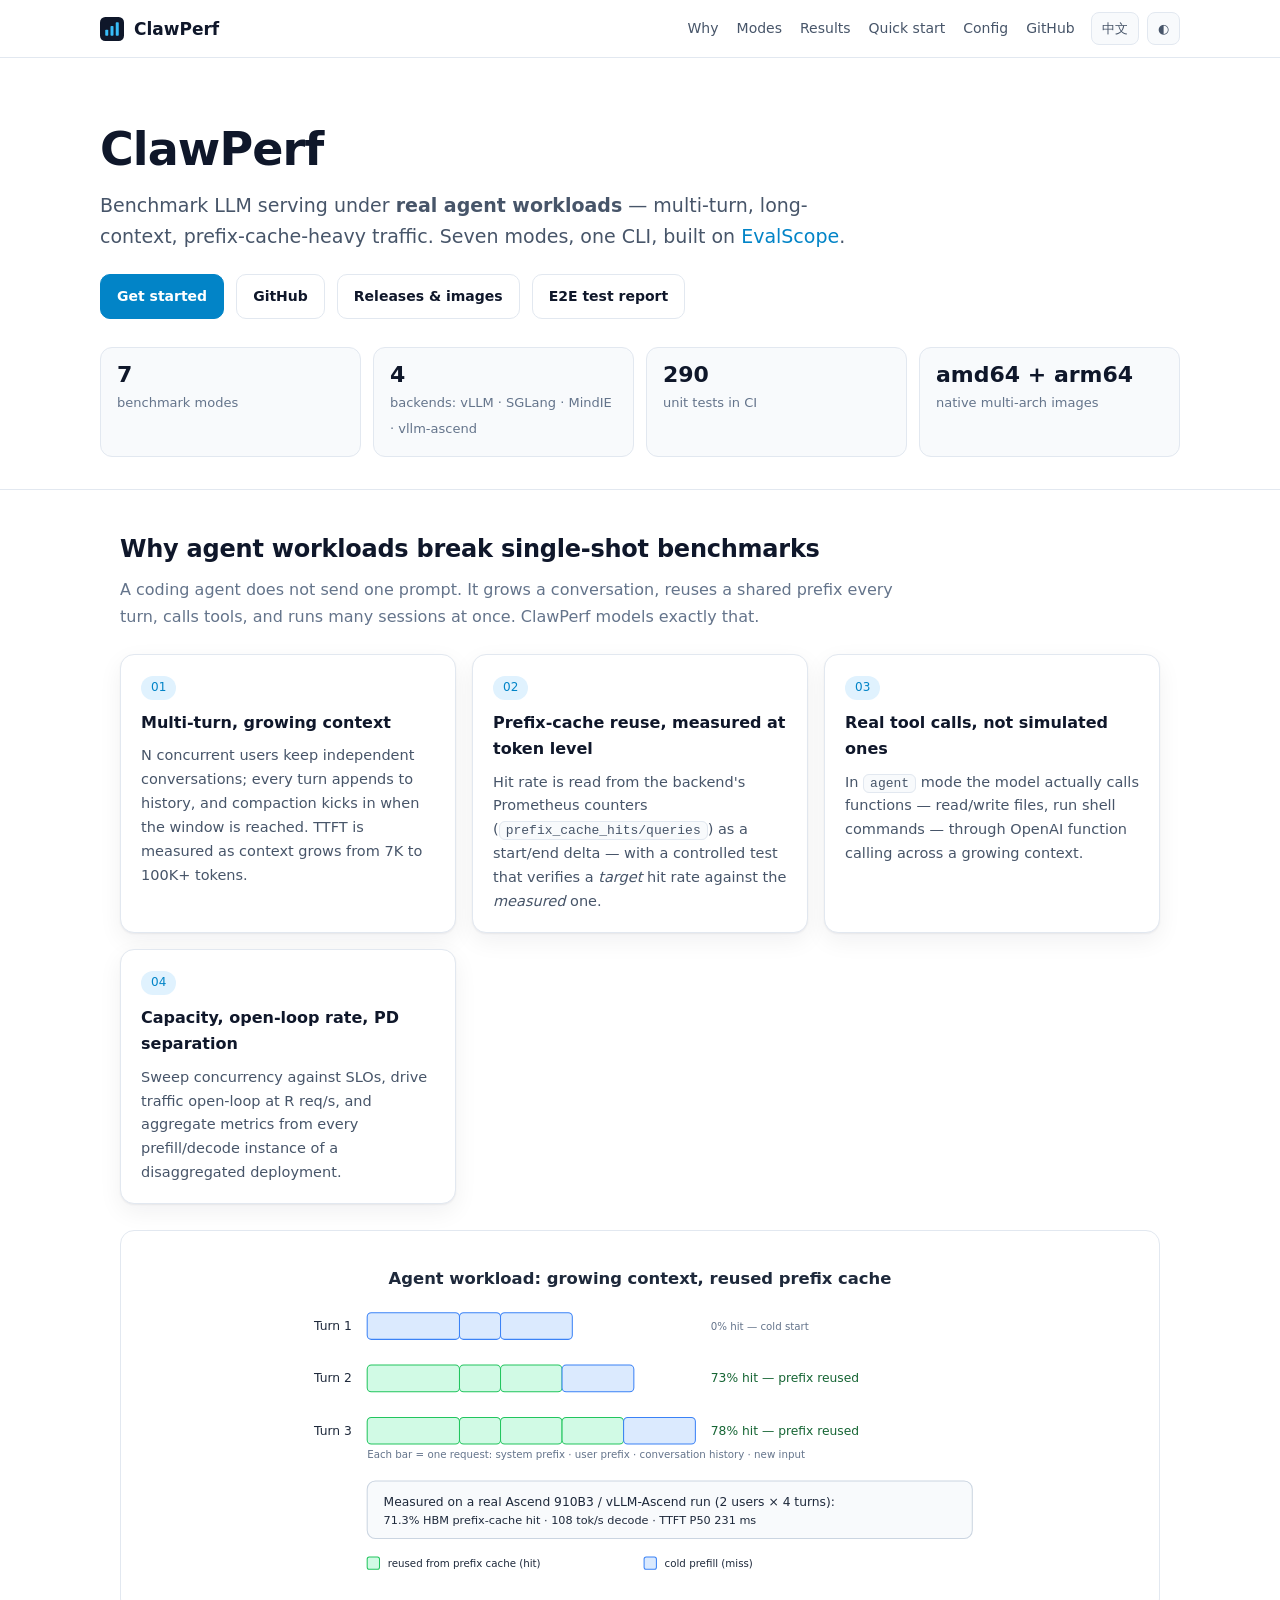
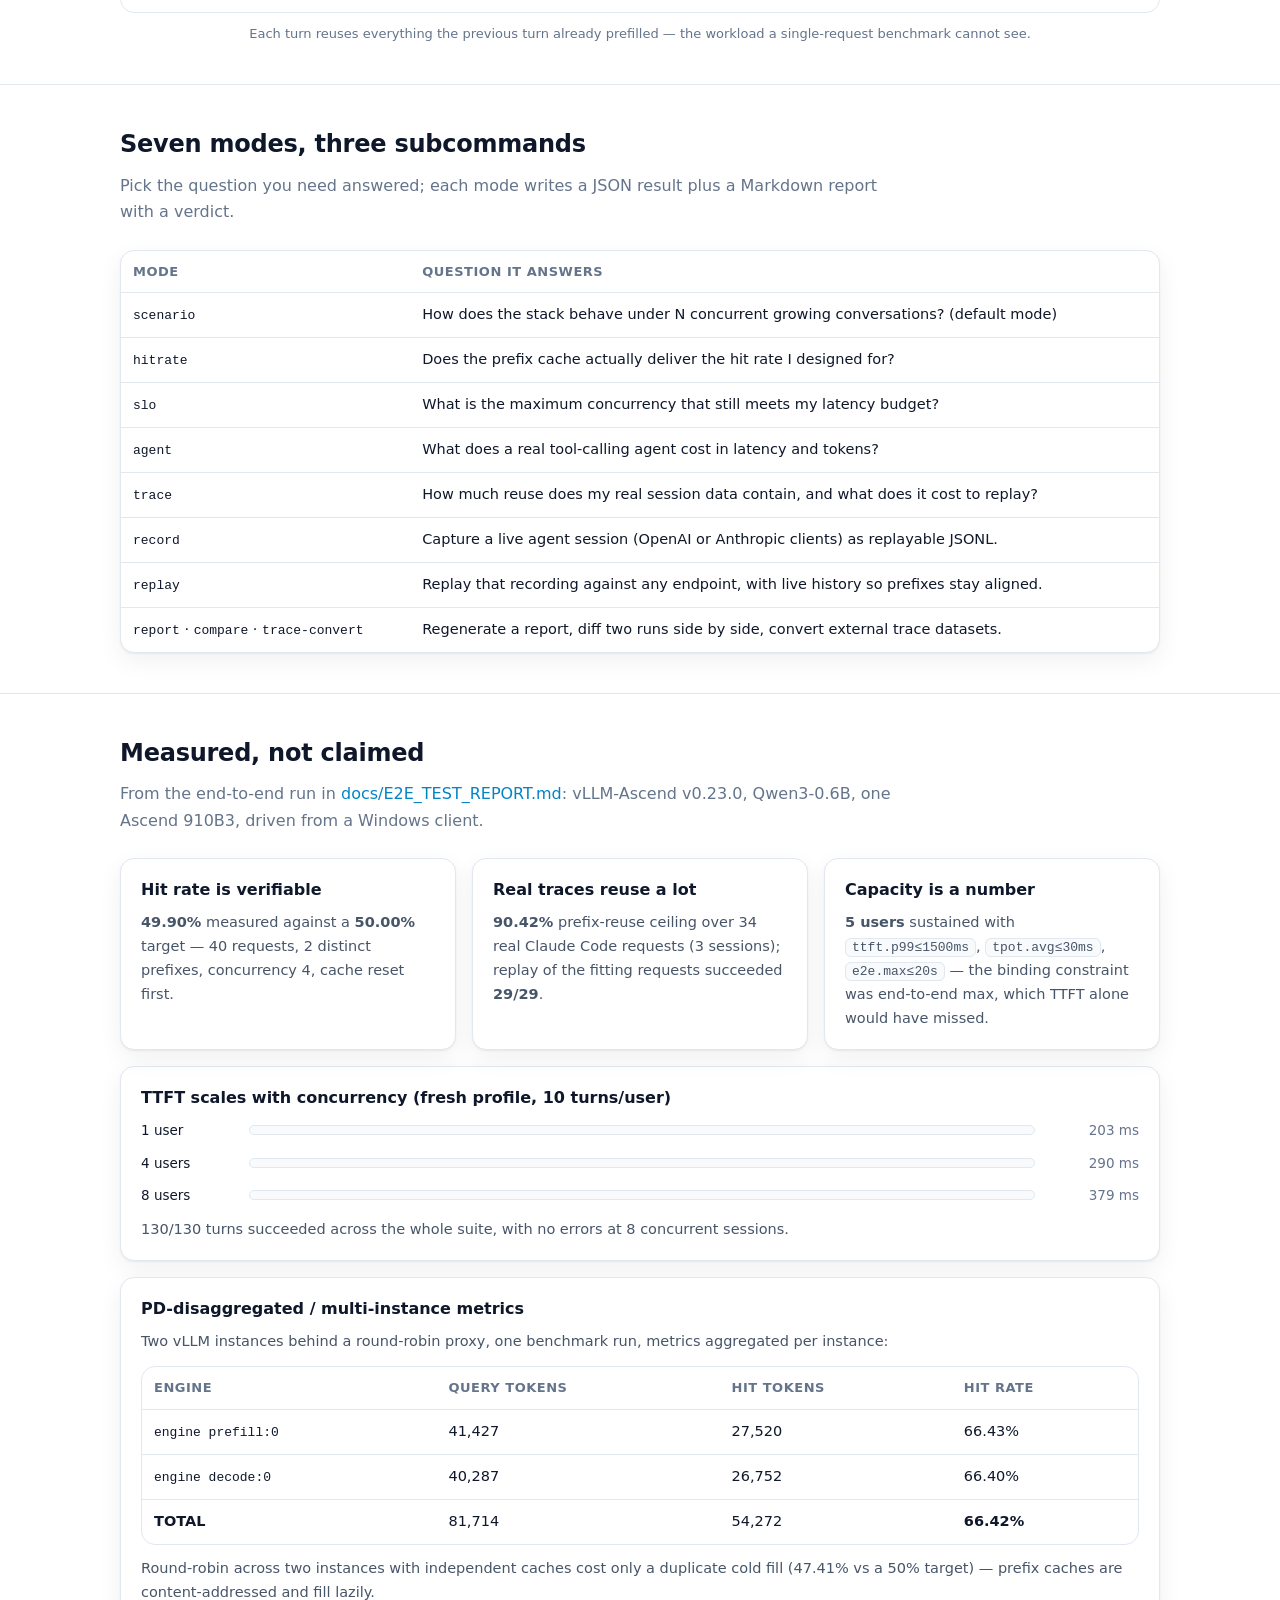
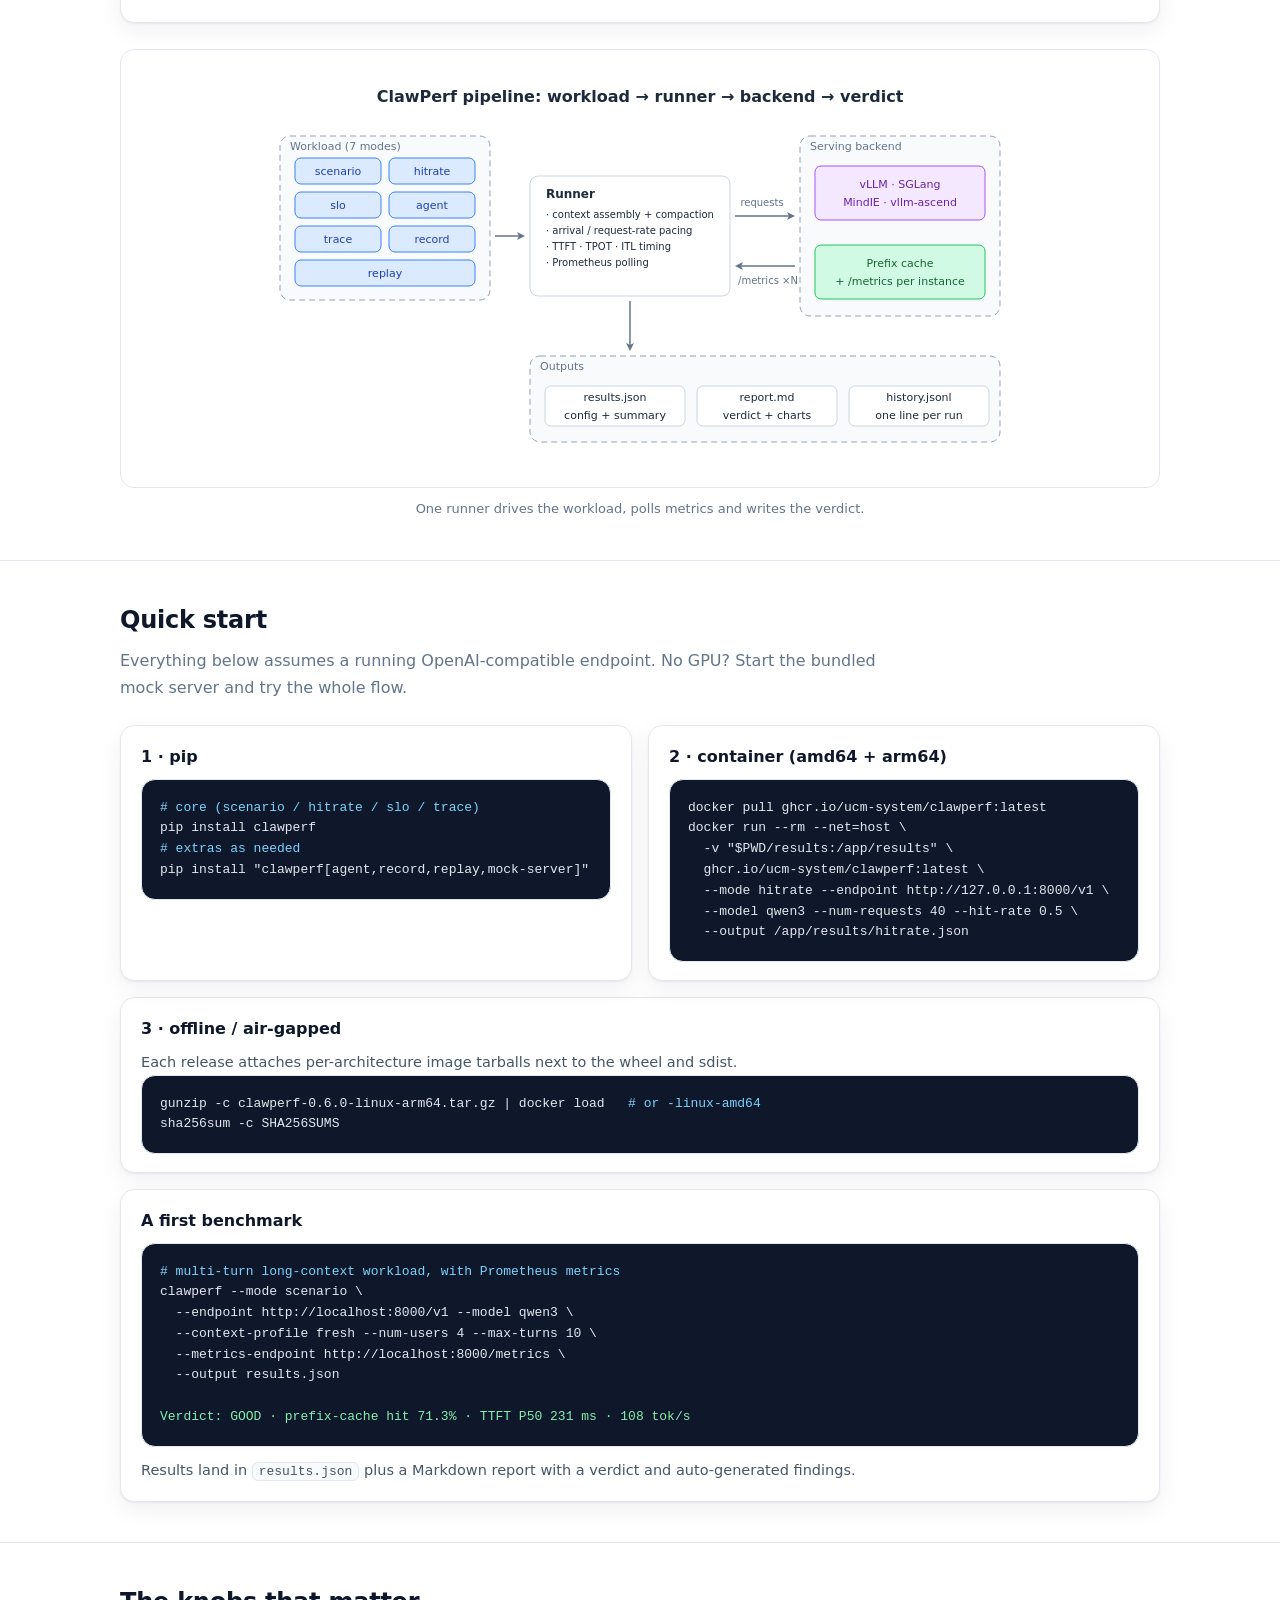
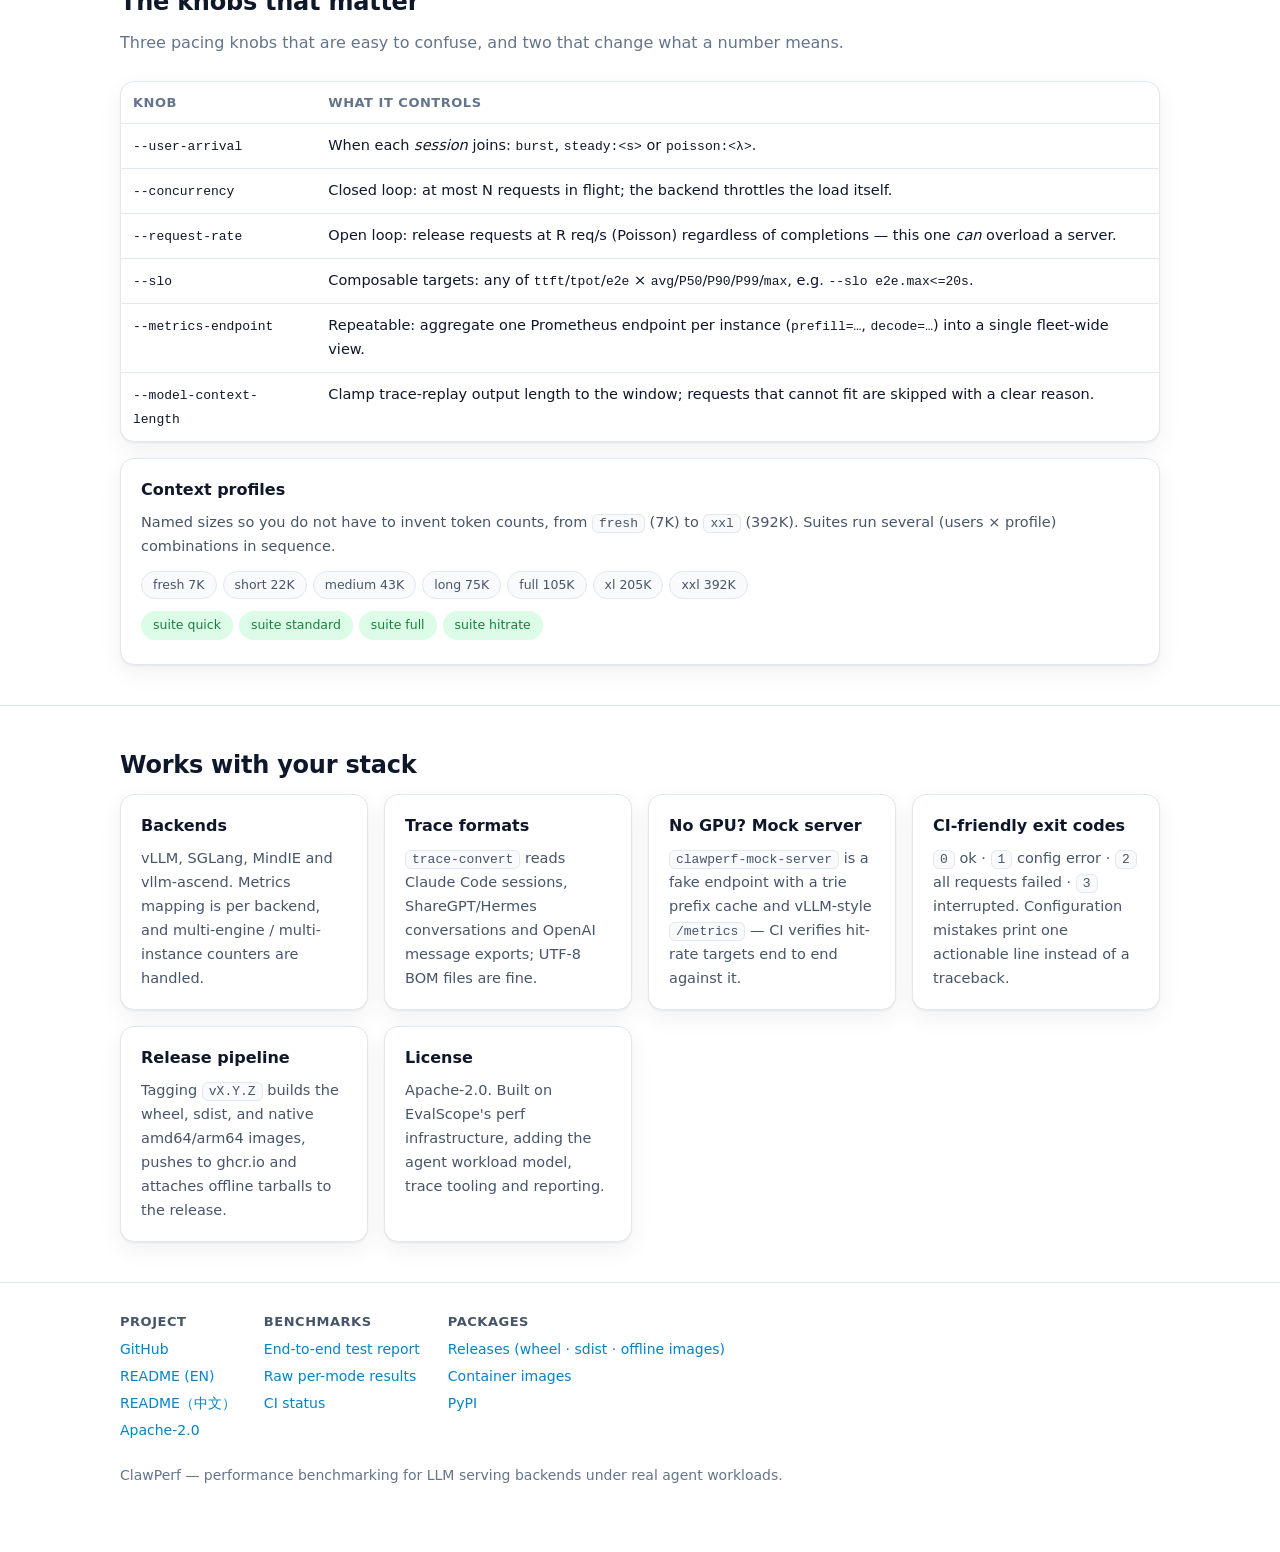
==== docs/index.html @ e977a77b "docs: add the project site (GitHub Pages) with bilingual landing page The repo had a README but no s" ====
<!DOCTYPE html>
<html lang="en" data-lang="en" data-theme="auto">
<head>
<meta charset="utf-8">
<meta name="viewport" content="width=device-width, initial-scale=1">
<title>ClawPerf — LLM serving benchmarks under real agent workloads</title>
<meta name="description" content="ClawPerf benchmarks vLLM / SGLang / MindIE / vllm-ascend under real agent traffic: multi-turn long-context sessions, prefix-cache reuse, tool calls, SLO capacity sweeps and PD-disaggregated metrics.">
<link rel="canonical" href="https://ucm-system.github.io/ClawPerf/">
<meta property="og:type" content="website">
<meta property="og:title" content="ClawPerf — LLM serving benchmarks under real agent workloads">
<meta property="og:description" content="Seven benchmark modes, one CLI: multi-turn long-context workload, prefix-cache hit rate, SLO capacity sweep, real tool-calling agents, trace replay, record & replay.">
<meta property="og:url" content="https://ucm-system.github.io/ClawPerf/">
<meta name="theme-color" content="#0f172a">
<link rel="icon" href="data:image/svg+xml,%3Csvg xmlns='http://www.w3.org/2000/svg' viewBox='0 0 32 32'%3E%3Crect width='32' height='32' rx='7' fill='%230f172a'/%3E%3Cg fill='%2338bdf8'%3E%3Crect x='7' y='17' width='4' height='8' rx='1'/%3E%3Crect x='14' y='12' width='4' height='13' rx='1'/%3E%3Crect x='21' y='7' width='4' height='18' rx='1'/%3E%3C/g%3E%3C/svg%3E">
<style>
  :root {
    --bg: #ffffff;
    --bg-soft: #f8fafc;
    --card: #ffffff;
    --border: #e2e8f0;
    --text: #0f172a;
    --text-soft: #475569;
    --text-muted: #64748b;
    --accent: #0284c7;
    --accent-soft: #e0f2fe;
    --green: #15803d;
    --green-soft: #dcfce7;
    --amber: #b45309;
    --amber-soft: #fef3c7;
    --code-bg: #0f172a;
    --code-text: #e2e8f0;
    --shadow: 0 1px 2px rgba(15, 23, 42, .06), 0 8px 24px rgba(15, 23, 42, .06);
  }
  html[data-theme="dark"] {
    --bg: #0b1220;
    --bg-soft: #0f172a;
    --card: #111c33;
    --border: #1e293b;
    --text: #e8eef8;
    --text-soft: #b6c2d4;
    --text-muted: #8b9ab1;
    --accent: #38bdf8;
    --accent-soft: #0b2942;
    --green: #4ade80;
    --green-soft: #0d2a1c;
    --amber: #fbbf24;
    --amber-soft: #33260a;
    --code-bg: #060b16;
    --code-text: #dbe6f5;
    --shadow: 0 1px 2px rgba(0, 0, 0, .4), 0 10px 30px rgba(0, 0, 0, .35);
  }
  /* No-JS fallback: honour the OS preference while the choice is still "auto". */
  @media (prefers-color-scheme: dark) {
    html[data-theme="auto"] {
      --bg: #0b1220;
      --bg-soft: #0f172a;
      --card: #111c33;
      --border: #1e293b;
      --text: #e8eef8;
      --text-soft: #b6c2d4;
      --text-muted: #8b9ab1;
      --accent: #38bdf8;
      --accent-soft: #0b2942;
      --green: #4ade80;
      --green-soft: #0d2a1c;
      --amber: #fbbf24;
      --amber-soft: #33260a;
      --code-bg: #060b16;
      --code-text: #dbe6f5;
      --shadow: 0 1px 2px rgba(0, 0, 0, .4), 0 10px 30px rgba(0, 0, 0, .35);
    }
  }
  * { box-sizing: border-box; }
  html { scroll-behavior: smooth; }
  body {
    margin: 0;
    background: var(--bg);
    color: var(--text);
    font-family: 'PingFang SC', 'Microsoft YaHei', 'Noto Sans CJK SC', -apple-system,
                 BlinkMacSystemFont, 'Segoe UI', system-ui, sans-serif;
    line-height: 1.65;
    -webkit-font-smoothing: antialiased;
  }
  a { color: var(--accent); text-decoration: none; }
  a:hover { text-decoration: underline; }
  .wrap { max-width: 1080px; margin: 0 auto; padding: 0 20px; }

  /* language switching: both trees are in the DOM, CSS picks one */
  html[data-lang="en"] .zh { display: none; }
  html[data-lang="zh"] .en { display: none; }
  html[data-lang="zh"] body { line-height: 1.8; }

  header.top {
    position: sticky; top: 0; z-index: 20;
    background: var(--bg);                      /* fallback for no color-mix() */
    background: color-mix(in srgb, var(--bg) 88%, transparent);
    backdrop-filter: blur(8px);
    border-bottom: 1px solid var(--border);
  }
  .top-inner { display: flex; align-items: center; gap: 16px; padding: 12px 0; }
  .brand { display: flex; align-items: center; gap: 10px; font-weight: 700; font-size: 17px; color: var(--text); }
  .brand:hover { text-decoration: none; }
  .brand svg { display: block; }
  nav.links { display: flex; gap: 18px; margin-left: auto; flex-wrap: wrap; }
  nav.links a { color: var(--text-soft); font-size: 14px; }
  .toggles { display: flex; gap: 8px; }
  button.toggle {
    font: inherit; font-size: 13px; color: var(--text-soft);
    background: var(--bg-soft); border: 1px solid var(--border); border-radius: 8px;
    padding: 5px 10px; cursor: pointer;
  }
  button.toggle:hover { border-color: var(--accent); color: var(--accent); }

  .hero { padding: 64px 0 32px; }
  .hero h1 { font-size: clamp(30px, 5vw, 46px); line-height: 1.2; margin: 0 0 12px; letter-spacing: -.02em; }
  .hero .lead { font-size: clamp(16px, 2.2vw, 19px); color: var(--text-soft); max-width: 760px; margin: 0 0 22px; }
  .cta { display: flex; flex-wrap: wrap; gap: 12px; margin-bottom: 28px; }
  .btn {
    display: inline-flex; align-items: center; gap: 8px;
    padding: 10px 16px; border-radius: 10px; font-size: 14px; font-weight: 600;
    border: 1px solid var(--border); background: var(--card); color: var(--text);
  }
  .btn:hover { text-decoration: none; border-color: var(--accent); }
  .btn.primary { background: var(--accent); border-color: var(--accent); color: #fff; }
  .btn.primary:hover { filter: brightness(1.08); }

  .stats { display: grid; grid-template-columns: repeat(auto-fit, minmax(150px, 1fr)); gap: 12px; }
  .stat { background: var(--bg-soft); border: 1px solid var(--border); border-radius: 12px; padding: 14px 16px; }
  .stat b { display: block; font-size: 22px; line-height: 1.2; }
  .stat span { font-size: 13px; color: var(--text-muted); }

  section { padding: 40px 0; border-top: 1px solid var(--border); }
  section > .wrap > h2 { font-size: 24px; margin: 0 0 8px; letter-spacing: -.01em; }
  section > .wrap > p.sub { color: var(--text-muted); margin: 0 0 24px; max-width: 780px; }

  .grid { display: grid; gap: 16px; }
  .grid.c2 { grid-template-columns: repeat(auto-fit, minmax(300px, 1fr)); }
  .grid.c3 { grid-template-columns: repeat(auto-fit, minmax(240px, 1fr)); }
  .card { background: var(--card); border: 1px solid var(--border); border-radius: 14px; padding: 18px 20px; box-shadow: var(--shadow); }
  .card h3 { margin: 0 0 8px; font-size: 16px; }
  .card p { margin: 0; color: var(--text-soft); font-size: 14.5px; }
  .card .tag { display: inline-block; font-size: 12px; color: var(--accent); background: var(--accent-soft); border-radius: 999px; padding: 2px 10px; margin-bottom: 10px; }

  figure { margin: 26px 0 0; }
  figure .frame {
    /* diagrams keep a light card in both themes so the figure is always legible */
    background: #ffffff; border: 1px solid var(--border); border-radius: 14px; padding: 16px;
    overflow-x: auto;
  }
  figure img { display: block; width: 100%; max-width: 800px; height: auto; margin: 0 auto; }
  figcaption { color: var(--text-muted); font-size: 13px; margin-top: 10px; text-align: center; }

  table { width: 100%; border-collapse: collapse; font-size: 14.5px; }
  th, td { text-align: left; padding: 10px 12px; border-bottom: 1px solid var(--border); vertical-align: top; }
  th { color: var(--text-muted); font-weight: 600; font-size: 13px; text-transform: uppercase; letter-spacing: .04em; }
  tbody tr:last-child td { border-bottom: none; }
  .tbl-scroll { overflow-x: auto; border: 1px solid var(--border); border-radius: 14px; background: var(--card); box-shadow: var(--shadow); }
  code, kbd { font-family: ui-monospace, SFMono-Regular, Menlo, Consolas, 'Liberation Mono', monospace; font-size: 13px; }
  code.inline { background: var(--bg-soft); border: 1px solid var(--border); border-radius: 6px; padding: 1px 6px; }
  pre {
    margin: 0; background: var(--code-bg); color: var(--code-text);
    border-radius: 14px; padding: 18px; overflow-x: auto; font-size: 13px; line-height: 1.6;
    border: 1px solid var(--border);
  }
  pre .c { color: #7dd3fc; }
  pre .m { color: #86efac; }

  .bars { display: grid; gap: 10px; margin-top: 6px; }
  .bar { display: grid; grid-template-columns: 96px 1fr 92px; align-items: center; gap: 12px; font-size: 13.5px; }
  .bar .track { background: var(--bg-soft); border: 1px solid var(--border); border-radius: 999px; height: 10px; overflow: hidden; }
  .bar .fill { height: 100%; background: var(--accent); border-radius: 999px; }
  .bar .val { text-align: right; color: var(--text-muted); font-variant-numeric: tabular-nums; }

  .pill { display: inline-block; font-size: 12.5px; border: 1px solid var(--border); background: var(--bg-soft); border-radius: 999px; padding: 3px 11px; margin: 0 6px 6px 0; color: var(--text-soft); }
  .ok { color: var(--green); background: var(--green-soft); border-color: transparent; }
  .warn { color: var(--amber); background: var(--amber-soft); border-color: transparent; }

  footer { border-top: 1px solid var(--border); padding: 28px 0 48px; color: var(--text-muted); font-size: 14px; }
  footer .cols { display: flex; flex-wrap: wrap; gap: 28px; }
  footer h4 { margin: 0 0 6px; font-size: 13px; color: var(--text-soft); text-transform: uppercase; letter-spacing: .04em; }
  footer ul { list-style: none; margin: 0; padding: 0; display: grid; gap: 4px; }

  @media (max-width: 720px) {
    nav.links { display: none; }
    .bar { grid-template-columns: 76px 1fr 80px; }
  }
</style>
</head>
<body>

<header class="top">
  <div class="wrap top-inner">
    <a class="brand" href="#top">
      <svg width="24" height="24" viewBox="0 0 32 32" aria-hidden="true">
        <rect width="32" height="32" rx="7" fill="#0f172a"/>
        <g fill="#38bdf8">
          <rect x="7" y="17" width="4" height="8" rx="1"/>
          <rect x="14" y="12" width="4" height="13" rx="1"/>
          <rect x="21" y="7" width="4" height="18" rx="1"/>
        </g>
      </svg>
      ClawPerf
    </a>
    <nav class="links">
      <a href="#why"><span class="en">Why</span><span class="zh">为什么</span></a>
      <a href="#modes"><span class="en">Modes</span><span class="zh">模式</span></a>
      <a href="#results"><span class="en">Results</span><span class="zh">实测结果</span></a>
      <a href="#start"><span class="en">Quick start</span><span class="zh">快速开始</span></a>
      <a href="#config"><span class="en">Config</span><span class="zh">配置</span></a>
      <a href="https://github.com/ucm-system/ClawPerf">GitHub</a>
    </nav>
    <div class="toggles">
      <button class="toggle" id="lang-btn" type="button" aria-label="Switch language">中文</button>
      <button class="toggle" id="theme-btn" type="button" aria-label="Switch theme">◐</button>
    </div>
  </div>
</header>

<a id="top"></a>
<div class="hero wrap">
  <h1>ClawPerf</h1>
  <p class="lead en">Benchmark LLM serving under <strong>real agent workloads</strong> — multi-turn, long-context, prefix-cache-heavy traffic. Seven modes, one CLI, built on <a href="https://github.com/modelscope/evalscope">EvalScope</a>.</p>
  <p class="lead zh">面向 <strong>真实 Agent 负载</strong>的 LLM 推理服务性能基准 —— 多轮对话、长上下文、前缀缓存密集的流量。七种模式，一个 CLI，构建在 <a href="https://github.com/modelscope/evalscope">EvalScope</a> 之上。</p>

  <div class="cta">
    <a class="btn primary" href="#start"><span class="en">Get started</span><span class="zh">快速开始</span></a>
    <a class="btn" href="https://github.com/ucm-system/ClawPerf">GitHub</a>
    <a class="btn" href="https://github.com/ucm-system/ClawPerf/releases"><span class="en">Releases &amp; images</span><span class="zh">发行版与镜像</span></a>
    <a class="btn" href="https://github.com/ucm-system/ClawPerf/blob/main/docs/E2E_TEST_REPORT.md"><span class="en">E2E test report</span><span class="zh">端到端测试报告</span></a>
  </div>

  <div class="stats">
    <div class="stat"><b>7</b><span class="en">benchmark modes</span><span class="zh">基准模式</span></div>
    <div class="stat"><b>4</b><span class="en">backends: vLLM · SGLang · MindIE · vllm-ascend</span><span class="zh">后端：vLLM · SGLang · MindIE · vllm-ascend</span></div>
    <div class="stat"><b>290</b><span class="en">unit tests in CI</span><span class="zh">CI 单元测试</span></div>
    <div class="stat"><b>amd64 + arm64</b><span class="en">native multi-arch images</span><span class="zh">原生双架构镜像</span></div>
  </div>
</div>

<section id="why">
  <div class="wrap">
    <h2><span class="en">Why agent workloads break single-shot benchmarks</span><span class="zh">为什么单次请求压不出 Agent 负载的真实表现</span></h2>
    <p class="sub en">A coding agent does not send one prompt. It grows a conversation, reuses a shared prefix every turn, calls tools, and runs many sessions at once. ClawPerf models exactly that.</p>
    <p class="sub zh">编码 Agent 不会只发一次请求：它让上下文不断增长、每轮复用同一段前缀、调用工具，并且多个会话并发。ClawPerf 正是对这些行为建模。</p>

    <div class="grid c2">
      <div class="card">
        <span class="tag">01</span>
        <h3><span class="en">Multi-turn, growing context</span><span class="zh">多轮、增长的上下文</span></h3>
        <p class="en">N concurrent users keep independent conversations; every turn appends to history, and compaction kicks in when the window is reached. TTFT is measured as context grows from 7K to 100K+ tokens.</p>
        <p class="zh">N 个并发用户各自维护独立会话；每轮追加历史，触及窗口上限时触发压缩。TTFT 在上下文从 7K 增长到 100K+ token 的过程中被持续测量。</p>
      </div>
      <div class="card">
        <span class="tag">02</span>
        <h3><span class="en">Prefix-cache reuse, measured at token level</span><span class="zh">前缀缓存复用：token 级实测</span></h3>
        <p class="en">Hit rate is read from the backend's Prometheus counters (<code class="inline">prefix_cache_hits/queries</code>) as a start/end delta — with a controlled test that verifies a <em>target</em> hit rate against the <em>measured</em> one.</p>
        <p class="zh">命中率取自后端 Prometheus 计数器（<code class="inline">prefix_cache_hits/queries</code>）的起止差值；并提供受控测试，把<em>目标</em>命中率与<em>实测</em>值对照验证。</p>
      </div>
      <div class="card">
        <span class="tag">03</span>
        <h3><span class="en">Real tool calls, not simulated ones</span><span class="zh">真实工具调用</span></h3>
        <p class="en">In <code class="inline">agent</code> mode the model actually calls functions — read/write files, run shell commands — through OpenAI function calling across a growing context.</p>
        <p class="zh"><code class="inline">agent</code> 模式下模型真的通过 OpenAI function calling 调用工具 —— 读写文件、执行 shell —— 上下文随之增长。</p>
      </div>
      <div class="card">
        <span class="tag">04</span>
        <h3><span class="en">Capacity, open-loop rate, PD separation</span><span class="zh">容量、开环速率、PD 分离</span></h3>
        <p class="en">Sweep concurrency against SLOs, drive traffic open-loop at R req/s, and aggregate metrics from every prefill/decode instance of a disaggregated deployment.</p>
        <p class="zh">按 SLO 扫描并发、以 R req/s 开环施压、并把 PD 分离部署中每个 prefill/decode 实例的指标聚合起来。</p>
      </div>
    </div>

    <figure>
      <div class="frame">
        <img src="assets/workload.svg" alt="Turns 1 to 3 of an agent session: each request reuses the system prefix, user prefix and conversation history from the prefix cache, with only the newest input cold-prefilled">
      </div>
      <figcaption>
        <span class="en">Each turn reuses everything the previous turn already prefilled — the workload a single-request benchmark cannot see.</span>
        <span class="zh">每一轮都复用了上一轮已预填充的内容 —— 这正是单请求压测看不到的负载特征。</span>
      </figcaption>
    </figure>
  </div>
</section>

<section id="modes">
  <div class="wrap">
    <h2><span class="en">Seven modes, three subcommands</span><span class="zh">七种模式 + 三个子命令</span></h2>
    <p class="sub en">Pick the question you need answered; each mode writes a JSON result plus a Markdown report with a verdict.</p>
    <p class="sub zh">按你要回答的问题选模式；每种模式都会产出 JSON 结果与带结论的 Markdown 报告。</p>

    <div class="tbl-scroll">
      <table>
        <thead>
          <tr>
            <th><span class="en">Mode</span><span class="zh">模式</span></th>
            <th><span class="en">Question it answers</span><span class="zh">回答什么问题</span></th>
          </tr>
        </thead>
        <tbody>
          <tr><td><code>scenario</code></td><td><span class="en">How does the stack behave under N concurrent growing conversations? (default mode)</span><span class="zh">N 个并发增长会话下，服务表现如何？（默认模式）</span></td></tr>
          <tr><td><code>hitrate</code></td><td><span class="en">Does the prefix cache actually deliver the hit rate I designed for?</span><span class="zh">前缀缓存真的达到了我设计的目标命中率吗？</span></td></tr>
          <tr><td><code>slo</code></td><td><span class="en">What is the maximum concurrency that still meets my latency budget?</span><span class="zh">满足时延预算的最大并发是多少？</span></td></tr>
          <tr><td><code>agent</code></td><td><span class="en">What does a real tool-calling agent cost in latency and tokens?</span><span class="zh">真实工具调用 Agent 的时延与 token 成本是多少？</span></td></tr>
          <tr><td><code>trace</code></td><td><span class="en">How much reuse does my real session data contain, and what does it cost to replay?</span><span class="zh">真实会话数据里有多少可复用前缀？回放它代价多大？</span></td></tr>
          <tr><td><code>record</code></td><td><span class="en">Capture a live agent session (OpenAI or Anthropic clients) as replayable JSONL.</span><span class="zh">把线上 Agent 会话（OpenAI 或 Anthropic 客户端）录成可回放的 JSONL。</span></td></tr>
          <tr><td><code>replay</code></td><td><span class="en">Replay that recording against any endpoint, with live history so prefixes stay aligned.</span><span class="zh">把录制回放到任意端点，live 历史保证前缀对齐。</span></td></tr>
          <tr><td><code>report</code> · <code>compare</code> · <code>trace-convert</code></td><td><span class="en">Regenerate a report, diff two runs side by side, convert external trace datasets.</span><span class="zh">重生成报告、两个结果对比、外部 trace 数据集转换。</span></td></tr>
        </tbody>
      </table>
    </div>
  </div>
</section>

<section id="results">
  <div class="wrap">
    <h2><span class="en">Measured, not claimed</span><span class="zh">实测数据，而非宣传</span></h2>
    <p class="sub en">From the end-to-end run in <a href="https://github.com/ucm-system/ClawPerf/blob/main/docs/E2E_TEST_REPORT.md">docs/E2E_TEST_REPORT.md</a>: vLLM-Ascend v0.23.0, Qwen3-0.6B, one Ascend 910B3, driven from a Windows client.</p>
    <p class="sub zh">数据来自 <a href="https://github.com/ucm-system/ClawPerf/blob/main/docs/E2E_TEST_REPORT.md">docs/E2E_TEST_REPORT.md</a> 的端到端测试：vLLM-Ascend v0.23.0 + Qwen3-0.6B，单张昇腾 910B3，客户端为 Windows。</p>

    <div class="grid c3">
      <div class="card">
        <h3><span class="en">Hit rate is verifiable</span><span class="zh">命中率可验证</span></h3>
        <p class="en"><strong>49.90%</strong> measured against a <strong>50.00%</strong> target — 40 requests, 2 distinct prefixes, concurrency 4, cache reset first.</p>
        <p class="zh">目标 <strong>50.00%</strong>，实测 <strong>49.90%</strong> —— 40 个请求、2 个不同前缀、并发 4，先重置缓存。</p>
      </div>
      <div class="card">
        <h3><span class="en">Real traces reuse a lot</span><span class="zh">真实 trace 复用率很高</span></h3>
        <p class="en"><strong>90.42%</strong> prefix-reuse ceiling over 34 real Claude Code requests (3 sessions); replay of the fitting requests succeeded <strong>29/29</strong>.</p>
        <p class="zh">34 个真实 Claude Code 请求（3 个会话）的复用上限 <strong>90.42%</strong>；可容纳的请求回放 <strong>29/29</strong> 成功。</p>
      </div>
      <div class="card">
        <h3><span class="en">Capacity is a number</span><span class="zh">容量是一个确定的数</span></h3>
        <p class="en"><strong>5 users</strong> sustained with <code class="inline">ttft.p99≤1500ms</code>, <code class="inline">tpot.avg≤30ms</code>, <code class="inline">e2e.max≤20s</code> — the binding constraint was end-to-end max, which TTFT alone would have missed.</p>
        <p class="zh">在 <code class="inline">ttft.p99≤1500ms</code>、<code class="inline">tpot.avg≤30ms</code>、<code class="inline">e2e.max≤20s</code> 下可稳定支撑 <strong>5 个用户</strong> —— 真正的约束是端到端最大值，只看 TTFT 会误判。</p>
      </div>
    </div>

    <div class="card" style="margin-top:16px">
      <h3><span class="en">TTFT scales with concurrency (fresh profile, 10 turns/user)</span><span class="zh">TTFT 随并发增长（fresh 档位，每用户 10 轮）</span></h3>
      <div class="bars">
        <div class="bar"><span>1 <span class="en">user</span><span class="zh">用户</span></span><span class="track"><span class="fill" style="width:54%"></span></span><span class="val">203 ms</span></div>
        <div class="bar"><span>4 <span class="en">users</span><span class="zh">用户</span></span><span class="track"><span class="fill" style="width:76%"></span></span><span class="val">290 ms</span></div>
        <div class="bar"><span>8 <span class="en">users</span><span class="zh">用户</span></span><span class="track"><span class="fill" style="width:100%"></span></span><span class="val">379 ms</span></div>
      </div>
      <p style="margin-top:12px" class="en">130/130 turns succeeded across the whole suite, with no errors at 8 concurrent sessions.</p>
      <p style="margin-top:12px" class="zh">整套 suite 130/130 轮全部成功，8 并发会话下零错误。</p>
    </div>

    <div class="card" style="margin-top:16px">
      <h3><span class="en">PD-disaggregated / multi-instance metrics</span><span class="zh">PD 分离 / 多实例指标聚合</span></h3>
      <p class="en">Two vLLM instances behind a round-robin proxy, one benchmark run, metrics aggregated per instance:</p>
      <p class="zh">两个 vLLM 实例 + 轮询代理，一次压测、按实例聚合指标：</p>
      <div class="tbl-scroll" style="margin-top:12px; box-shadow:none">
        <table>
          <thead><tr><th>Engine</th><th>Query tokens</th><th>Hit tokens</th><th>Hit rate</th></tr></thead>
          <tbody>
            <tr><td><code>engine prefill:0</code></td><td>41,427</td><td>27,520</td><td>66.43%</td></tr>
            <tr><td><code>engine decode:0</code></td><td>40,287</td><td>26,752</td><td>66.40%</td></tr>
            <tr><td><strong>TOTAL</strong></td><td>81,714</td><td>54,272</td><td><strong>66.42%</strong></td></tr>
          </tbody>
        </table>
      </div>
      <p style="margin-top:12px" class="en">Round-robin across two instances with independent caches cost only a duplicate cold fill (47.41% vs a 50% target) — prefix caches are content-addressed and fill lazily.</p>
      <p style="margin-top:12px" class="zh">两个实例各自缓存、轮询路由只多付一次冷启动代价（目标 50%、实测 47.41%）—— 前缀缓存按内容寻址、按需填充。</p>
    </div>

    <figure>
      <div class="frame">
        <img src="assets/pipeline.svg" alt="ClawPerf pipeline: the seven workload modes drive a runner that sends requests to a serving backend and polls its metrics, producing results.json, report.md and history.jsonl">
      </div>
      <figcaption>
        <span class="en">One runner drives the workload, polls metrics and writes the verdict.</span>
        <span class="zh">同一个 Runner 负责施压、采集指标并给出结论。</span>
      </figcaption>
    </figure>
  </div>
</section>

<section id="start">
  <div class="wrap">
    <h2><span class="en">Quick start</span><span class="zh">快速开始</span></h2>
    <p class="sub en">Everything below assumes a running OpenAI-compatible endpoint. No GPU? Start the bundled mock server and try the whole flow.</p>
    <p class="sub zh">以下都假设已有一个 OpenAI 兼容端点。没有 GPU？用内置 mock server 就能跑通全流程。</p>

    <div class="grid c2">
      <div class="card">
        <h3><span class="en">1 · pip</span><span class="zh">1 · pip 安装</span></h3>
        <pre><code><span class="c"># core (scenario / hitrate / slo / trace)</span>
pip install clawperf
<span class="c"># extras as needed</span>
pip install "clawperf[agent,record,replay,mock-server]"</code></pre>
      </div>
      <div class="card">
        <h3><span class="en">2 · container (amd64 + arm64)</span><span class="zh">2 · 容器（amd64 + arm64）</span></h3>
        <pre><code>docker pull ghcr.io/ucm-system/clawperf:latest
docker run --rm --net=host \
  -v "$PWD/results:/app/results" \
  ghcr.io/ucm-system/clawperf:latest \
  --mode hitrate --endpoint http://127.0.0.1:8000/v1 \
  --model qwen3 --num-requests 40 --hit-rate 0.5 \
  --output /app/results/hitrate.json</code></pre>
      </div>
    </div>

    <div class="card" style="margin-top:16px">
      <h3><span class="en">3 · offline / air-gapped</span><span class="zh">3 · 离线 / 内网部署</span></h3>
      <p class="en">Each release attaches per-architecture image tarballs next to the wheel and sdist.</p>
      <p class="zh">每个发行版都会附上按架构打包的镜像包，以及 wheel 与源码包。</p>
      <pre><code>gunzip -c clawperf-0.6.0-linux-arm64.tar.gz | docker load   <span class="c"># or -linux-amd64</span>
sha256sum -c SHA256SUMS</code></pre>
    </div>

    <div class="card" style="margin-top:16px">
      <h3><span class="en">A first benchmark</span><span class="zh">跑第一个基准</span></h3>
      <pre><code><span class="c"># multi-turn long-context workload, with Prometheus metrics</span>
clawperf --mode scenario \
  --endpoint http://localhost:8000/v1 --model qwen3 \
  --context-profile fresh --num-users 4 --max-turns 10 \
  --metrics-endpoint http://localhost:8000/metrics \
  --output results.json

<span class="m">Verdict: GOOD · prefix-cache hit 71.3% · TTFT P50 231 ms · 108 tok/s</span></code></pre>
      <p style="margin-top:12px" class="en">Results land in <code class="inline">results.json</code> plus a Markdown report with a verdict and auto-generated findings.</p>
      <p style="margin-top:12px" class="zh">结果写入 <code class="inline">results.json</code>，同时生成带结论与自动发现要点的 Markdown 报告。</p>
    </div>
  </div>
</section>

<section id="config">
  <div class="wrap">
    <h2><span class="en">The knobs that matter</span><span class="zh">真正重要的几个旋钮</span></h2>
    <p class="sub en">Three pacing knobs that are easy to confuse, and two that change what a number means.</p>
    <p class="sub zh">三个容易混淆的施压旋钮，以及两个会改变指标含义的选项。</p>

    <div class="tbl-scroll">
      <table>
        <thead>
          <tr><th><span class="en">Knob</span><span class="zh">旋钮</span></th><th><span class="en">What it controls</span><span class="zh">控制什么</span></th></tr>
        </thead>
        <tbody>
          <tr><td><code>--user-arrival</code></td><td><span class="en">When each <em>session</em> joins: <code>burst</code>, <code>steady:&lt;s&gt;</code> or <code>poisson:&lt;λ&gt;</code>.</span><span class="zh">每个<em>会话</em>何时加入：<code>burst</code>、<code>steady:&lt;秒&gt;</code>、<code>poisson:&lt;λ&gt;</code>。</span></td></tr>
          <tr><td><code>--concurrency</code></td><td><span class="en">Closed loop: at most N requests in flight; the backend throttles the load itself.</span><span class="zh">闭环：最多 N 个在途请求；负载节奏由服务端决定。</span></td></tr>
          <tr><td><code>--request-rate</code></td><td><span class="en">Open loop: release requests at R req/s (Poisson) regardless of completions — this one <em>can</em> overload a server.</span><span class="zh">开环：按 R req/s（泊松）发请求，与是否完成无关 —— 只有它会真正压垮服务端。</span></td></tr>
          <tr><td><code>--slo</code></td><td><span class="en">Composable targets: any of <code>ttft</code>/<code>tpot</code>/<code>e2e</code> × <code>avg</code>/<code>P50</code>/<code>P90</code>/<code>P99</code>/<code>max</code>, e.g. <code>--slo e2e.max&lt;=20s</code>.</span><span class="zh">可组合目标：<code>ttft</code>/<code>tpot</code>/<code>e2e</code> × <code>avg</code>/<code>P50</code>/<code>P90</code>/<code>P99</code>/<code>max</code>，例如 <code>--slo e2e.max&lt;=20s</code>。</span></td></tr>
          <tr><td><code>--metrics-endpoint</code></td><td><span class="en">Repeatable: aggregate one Prometheus endpoint per instance (<code>prefill=…</code>, <code>decode=…</code>) into a single fleet-wide view.</span><span class="zh">可重复指定：把每个实例的 Prometheus 端点（<code>prefill=…</code>、<code>decode=…</code>）聚合成全局视图。</span></td></tr>
          <tr><td><code>--model-context-length</code></td><td><span class="en">Clamp trace-replay output length to the window; requests that cannot fit are skipped with a clear reason.</span><span class="zh">把 trace 回放的输出长度裁剪到窗口内；放不下的请求会带明确原因跳过。</span></td></tr>
        </tbody>
      </table>
    </div>

    <div class="card" style="margin-top:16px">
      <h3><span class="en">Context profiles</span><span class="zh">上下文档位</span></h3>
      <p class="en">Named sizes so you do not have to invent token counts, from <code class="inline">fresh</code> (7K) to <code class="inline">xxl</code> (392K). Suites run several (users × profile) combinations in sequence.</p>
      <p class="zh">预设规模，免去自己拼 token 数：从 <code class="inline">fresh</code>（7K）到 <code class="inline">xxl</code>（392K）。suite 会按 (用户数 × 档位) 依次跑多组场景。</p>
      <p style="margin-top:12px">
        <span class="pill">fresh 7K</span><span class="pill">short 22K</span><span class="pill">medium 43K</span><span class="pill">long 75K</span><span class="pill">full 105K</span><span class="pill">xl 205K</span><span class="pill">xxl 392K</span>
      </p>
      <p style="margin-top:6px">
        <span class="pill ok">suite quick</span><span class="pill ok">suite standard</span><span class="pill ok">suite full</span><span class="pill ok">suite hitrate</span>
      </p>
    </div>
  </div>
</section>

<section id="ecosystem">
  <div class="wrap">
    <h2><span class="en">Works with your stack</span><span class="zh">与你的技术栈配合</span></h2>
    <div class="grid c3">
      <div class="card">
        <h3><span class="en">Backends</span><span class="zh">推理后端</span></h3>
        <p class="en">vLLM, SGLang, MindIE and vllm-ascend. Metrics mapping is per backend, and multi-engine / multi-instance counters are handled.</p>
        <p class="zh">vLLM、SGLang、MindIE、vllm-ascend。指标映射按后端区分，并支持多引擎 / 多实例计数器。</p>
      </div>
      <div class="card">
        <h3><span class="en">Trace formats</span><span class="zh">Trace 格式</span></h3>
        <p class="en"><code class="inline">trace-convert</code> reads Claude Code sessions, ShareGPT/Hermes conversations and OpenAI message exports; UTF-8 BOM files are fine.</p>
        <p class="zh"><code class="inline">trace-convert</code> 支持 Claude Code 会话、ShareGPT/Hermes 对话、OpenAI messages 导出；带 BOM 的文件也能读。</p>
      </div>
      <div class="card">
        <h3><span class="en">No GPU? Mock server</span><span class="zh">没有 GPU？用 mock server</span></h3>
        <p class="en"><code class="inline">clawperf-mock-server</code> is a fake endpoint with a trie prefix cache and vLLM-style <code class="inline">/metrics</code> — CI verifies hit-rate targets end to end against it.</p>
        <p class="zh"><code class="inline">clawperf-mock-server</code> 提供带字典树前缀缓存与 vLLM 风格 <code class="inline">/metrics</code> 的假端点 —— CI 会用它端到端验证命中率目标。</p>
      </div>
      <div class="card">
        <h3><span class="en">CI-friendly exit codes</span><span class="zh">适合 CI 的退出码</span></h3>
        <p class="en"><code class="inline">0</code> ok · <code class="inline">1</code> config error · <code class="inline">2</code> all requests failed · <code class="inline">3</code> interrupted. Configuration mistakes print one actionable line instead of a traceback.</p>
        <p class="zh"><code class="inline">0</code> 正常 · <code class="inline">1</code> 配置错误 · <code class="inline">2</code> 全部请求失败 · <code class="inline">3</code> 被中断。配置错误只打印一行可行动的提示，而不是堆栈。</p>
      </div>
      <div class="card">
        <h3><span class="en">Release pipeline</span><span class="zh">发布流水线</span></h3>
        <p class="en">Tagging <code class="inline">vX.Y.Z</code> builds the wheel, sdist, and native amd64/arm64 images, pushes to ghcr.io and attaches offline tarballs to the release.</p>
        <p class="zh">打 <code class="inline">vX.Y.Z</code> tag 即自动构建 wheel、源码包与原生 amd64/arm64 镜像，推送到 ghcr.io 并把离线镜像包附到 Release。</p>
      </div>
      <div class="card">
        <h3><span class="en">License</span><span class="zh">许可</span></h3>
        <p class="en">Apache-2.0. Built on EvalScope's perf infrastructure, adding the agent workload model, trace tooling and reporting.</p>
        <p class="zh">Apache-2.0。构建在 EvalScope 的 perf 基础设施之上，补充了 Agent 负载模型、trace 工具与报告能力。</p>
      </div>
    </div>
  </div>
</section>

<footer>
  <div class="wrap cols">
    <div>
      <h4><span class="en">Project</span><span class="zh">项目</span></h4>
      <ul>
        <li><a href="https://github.com/ucm-system/ClawPerf">GitHub</a></li>
        <li><a href="https://github.com/ucm-system/ClawPerf/blob/main/README.md">README (EN)</a></li>
        <li><a href="https://github.com/ucm-system/ClawPerf/blob/main/README_CN.md">README（中文）</a></li>
        <li><a href="https://github.com/ucm-system/ClawPerf/blob/main/LICENSE">Apache-2.0</a></li>
      </ul>
    </div>
    <div>
      <h4><span class="en">Benchmarks</span><span class="zh">基准与报告</span></h4>
      <ul>
        <li><a href="https://github.com/ucm-system/ClawPerf/blob/main/docs/E2E_TEST_REPORT.md"><span class="en">End-to-end test report</span><span class="zh">端到端测试报告</span></a></li>
        <li><a href="https://github.com/ucm-system/ClawPerf/tree/main/results_e2e"><span class="en">Raw per-mode results</span><span class="zh">各模式原始结果</span></a></li>
        <li><a href="https://github.com/ucm-system/ClawPerf/actions/workflows/ci.yml"><span class="en">CI status</span><span class="zh">CI 状态</span></a></li>
      </ul>
    </div>
    <div>
      <h4><span class="en">Packages</span><span class="zh">分发包</span></h4>
      <ul>
        <li><a href="https://github.com/ucm-system/ClawPerf/releases"><span class="en">Releases (wheel · sdist · offline images)</span><span class="zh">发行版（wheel · 源码包 · 离线镜像）</span></a></li>
        <li><a href="https://github.com/ucm-system/ClawPerf/pkgs/container/clawperf"><span class="en">Container images</span><span class="zh">容器镜像</span></a></li>
        <li><a href="https://pypi.org/project/clawperf/">PyPI</a></li>
      </ul>
    </div>
  </div>
  <div class="wrap" style="margin-top:22px">
    <span class="en">ClawPerf — performance benchmarking for LLM serving backends under real agent workloads.</span>
    <span class="zh">ClawPerf —— 面向真实 Agent 负载的 LLM 推理服务性能基准工具。</span>
  </div>
</footer>

<script>
(function () {
  var root = document.documentElement;
  var store = {
    get: function (k) { try { return localStorage.getItem(k); } catch (e) { return null; } },
    set: function (k, v) { try { localStorage.setItem(k, v); } catch (e) {} }
  };

  // ── theme ──────────────────────────────────────────────────────────────
  var savedTheme = store.get('clawperf-theme');
  var mq = window.matchMedia('(prefers-color-scheme: dark)');
  function applyTheme() {
    var t = root.getAttribute('data-theme');
    var dark = t === 'dark' || (t === 'auto' && mq.matches);
    root.setAttribute('data-theme', dark ? 'dark' : 'light');
    root.setAttribute('data-theme-choice', t);
  }
  root.setAttribute('data-theme', savedTheme || 'auto');
  applyTheme();
  if (mq.addEventListener) { mq.addEventListener('change', function () { if (root.getAttribute('data-theme-choice') === 'auto') applyTheme(); }); }

  // ── language ───────────────────────────────────────────────────────────
  var savedLang = store.get('clawperf-lang');
  var lang = savedLang || ((navigator.language || '').toLowerCase().indexOf('zh') === 0 ? 'zh' : 'en');
  function applyLang() {
    root.setAttribute('data-lang', lang);
    root.setAttribute('lang', lang === 'zh' ? 'zh-CN' : 'en');
    var btn = document.getElementById('lang-btn');
    if (btn) { btn.textContent = lang === 'zh' ? 'English' : '中文'; }
  }
  applyLang();

  document.getElementById('lang-btn').addEventListener('click', function () {
    lang = lang === 'zh' ? 'en' : 'zh';
    store.set('clawperf-lang', lang);
    applyLang();
  });
  document.getElementById('theme-btn').addEventListener('click', function () {
    var cur = root.getAttribute('data-theme') === 'dark' ? 'light' : 'dark';
    store.set('clawperf-theme', cur);
    root.setAttribute('data-theme', cur);
    root.setAttribute('data-theme-choice', cur);
    applyTheme();
  });
})();
</script>
</body>
</html>
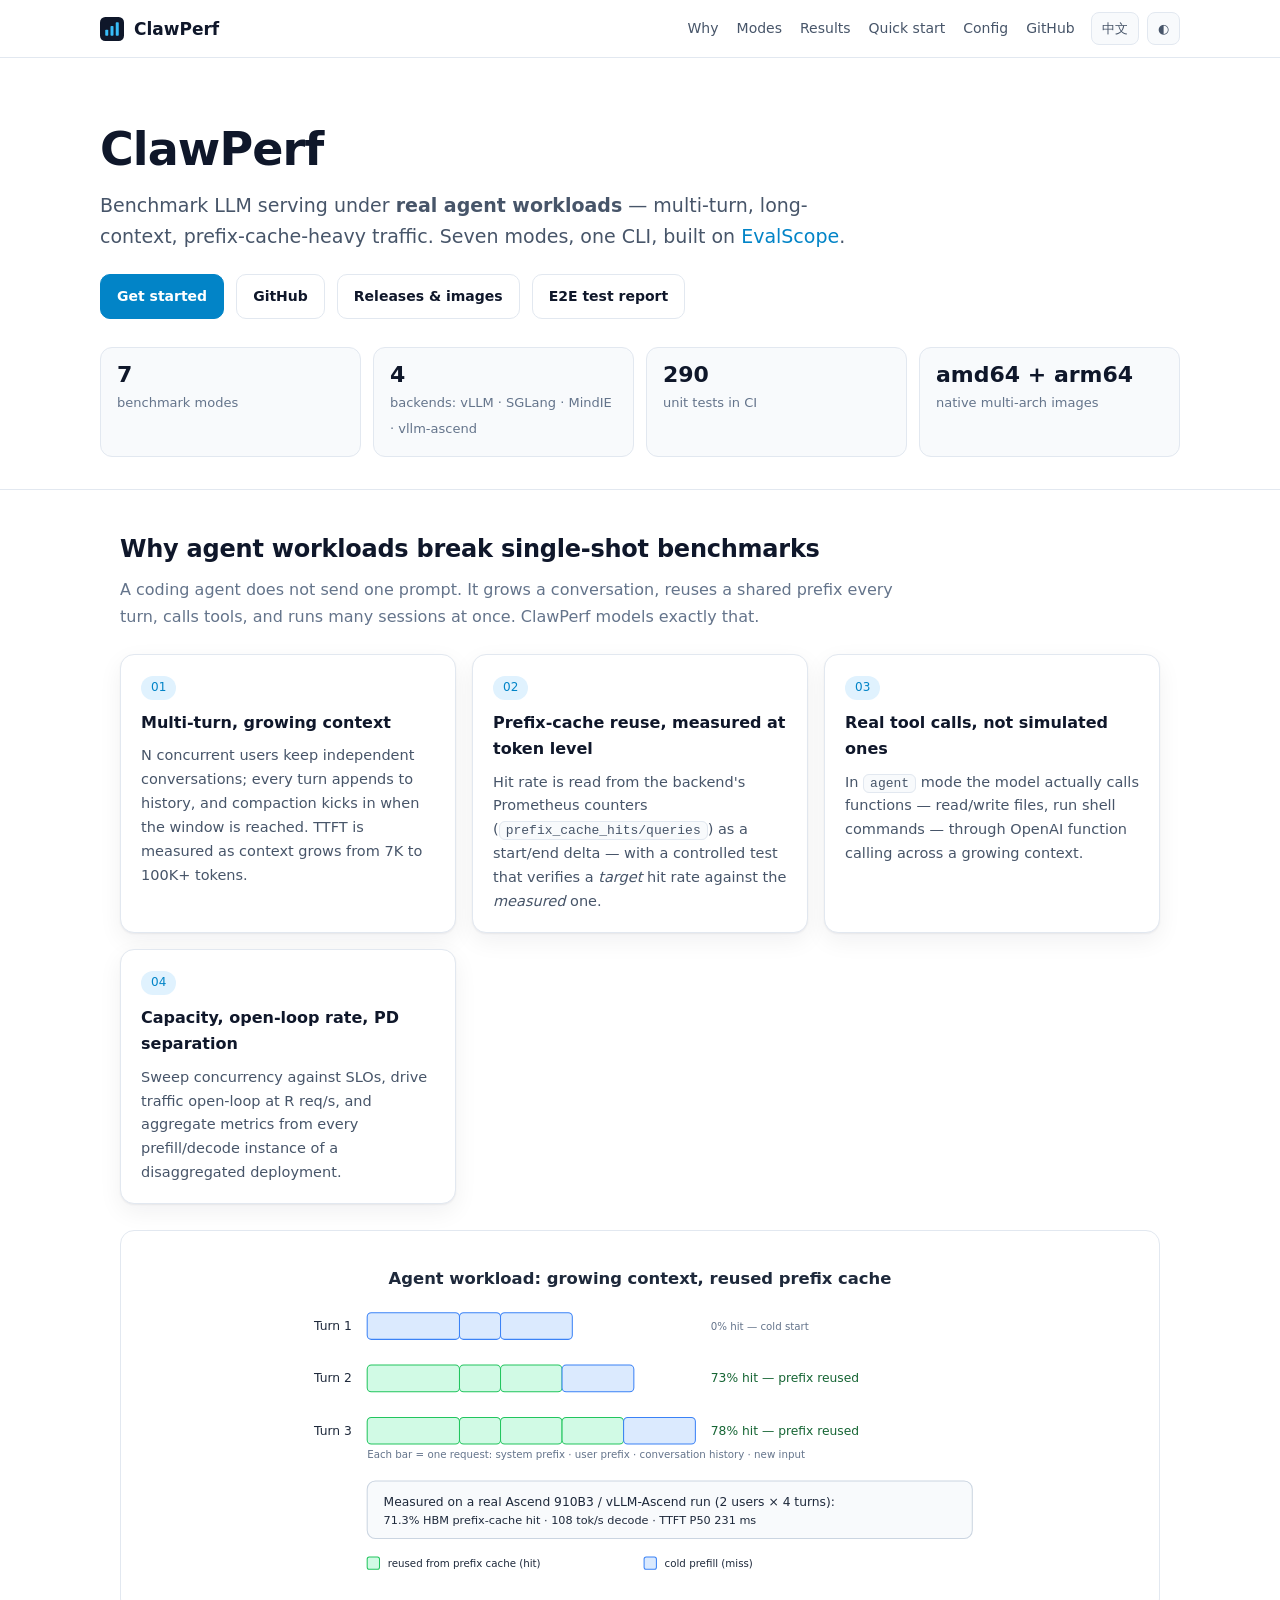
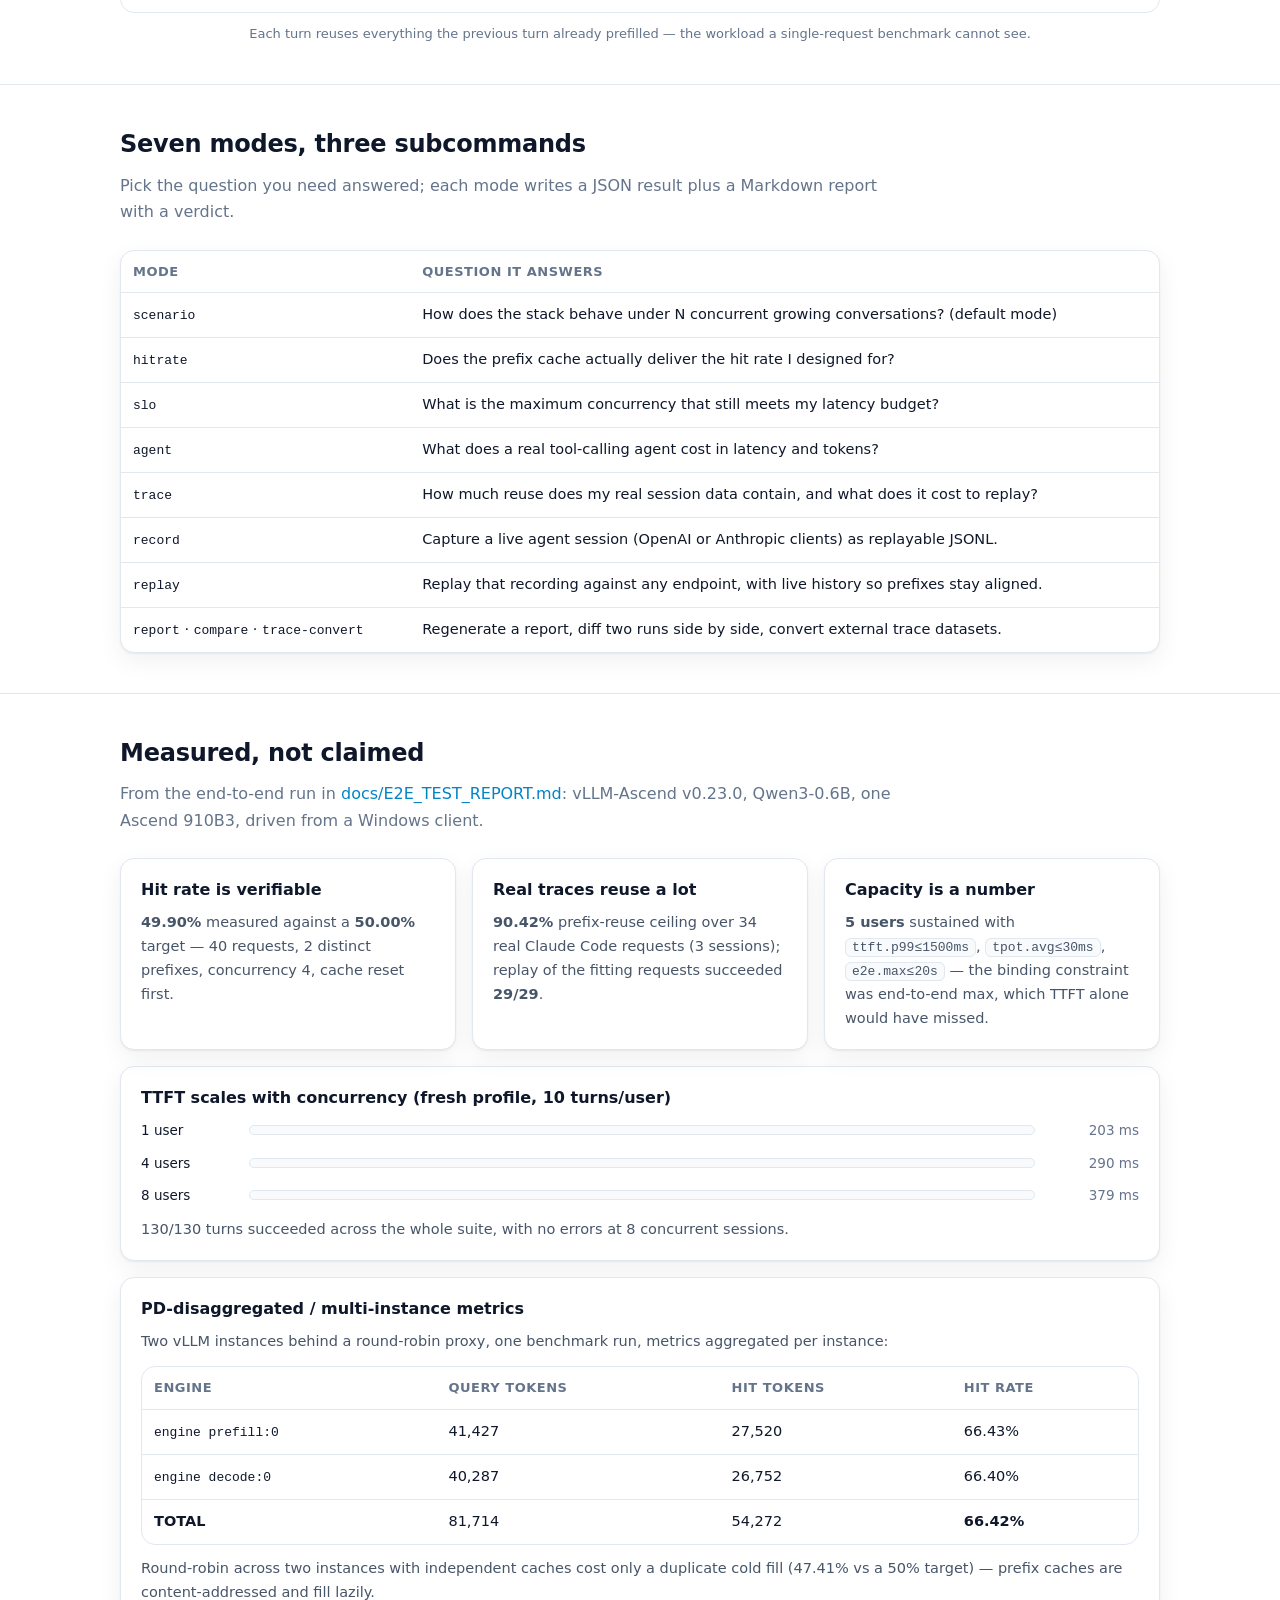
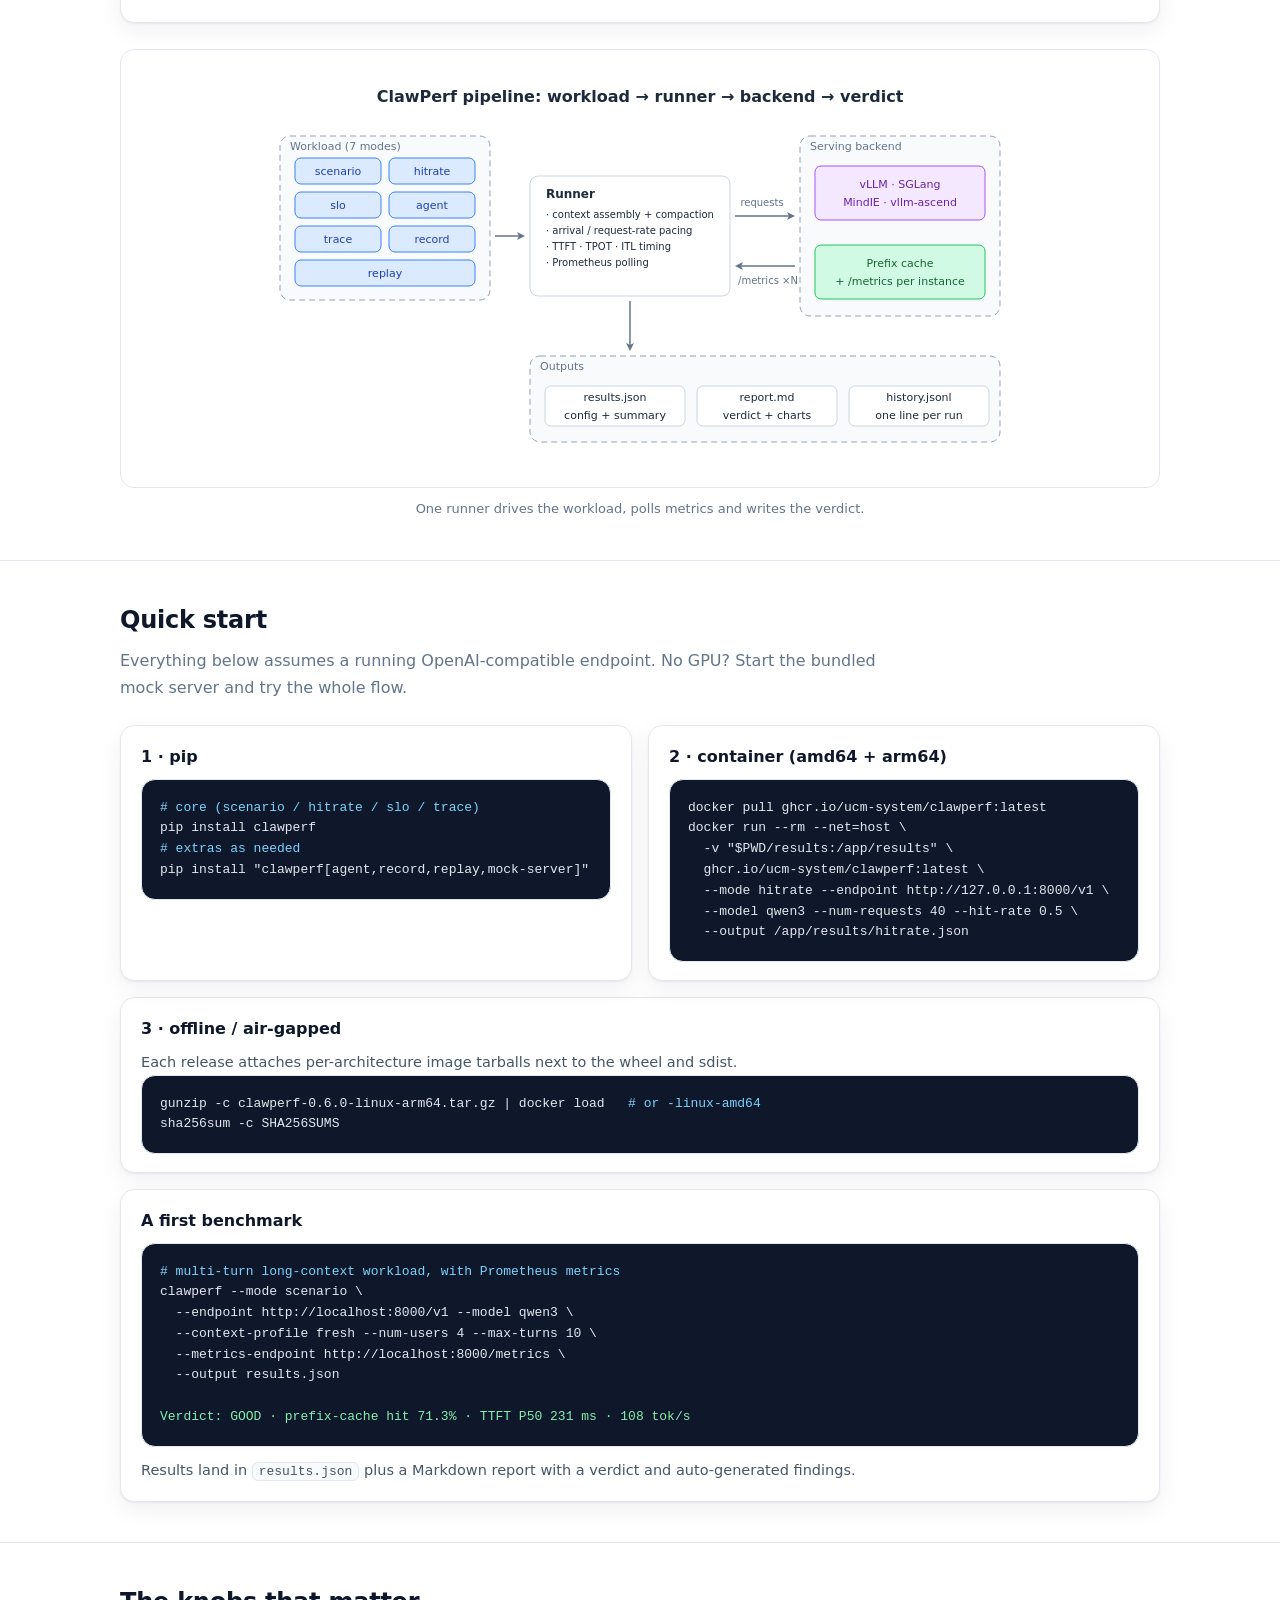
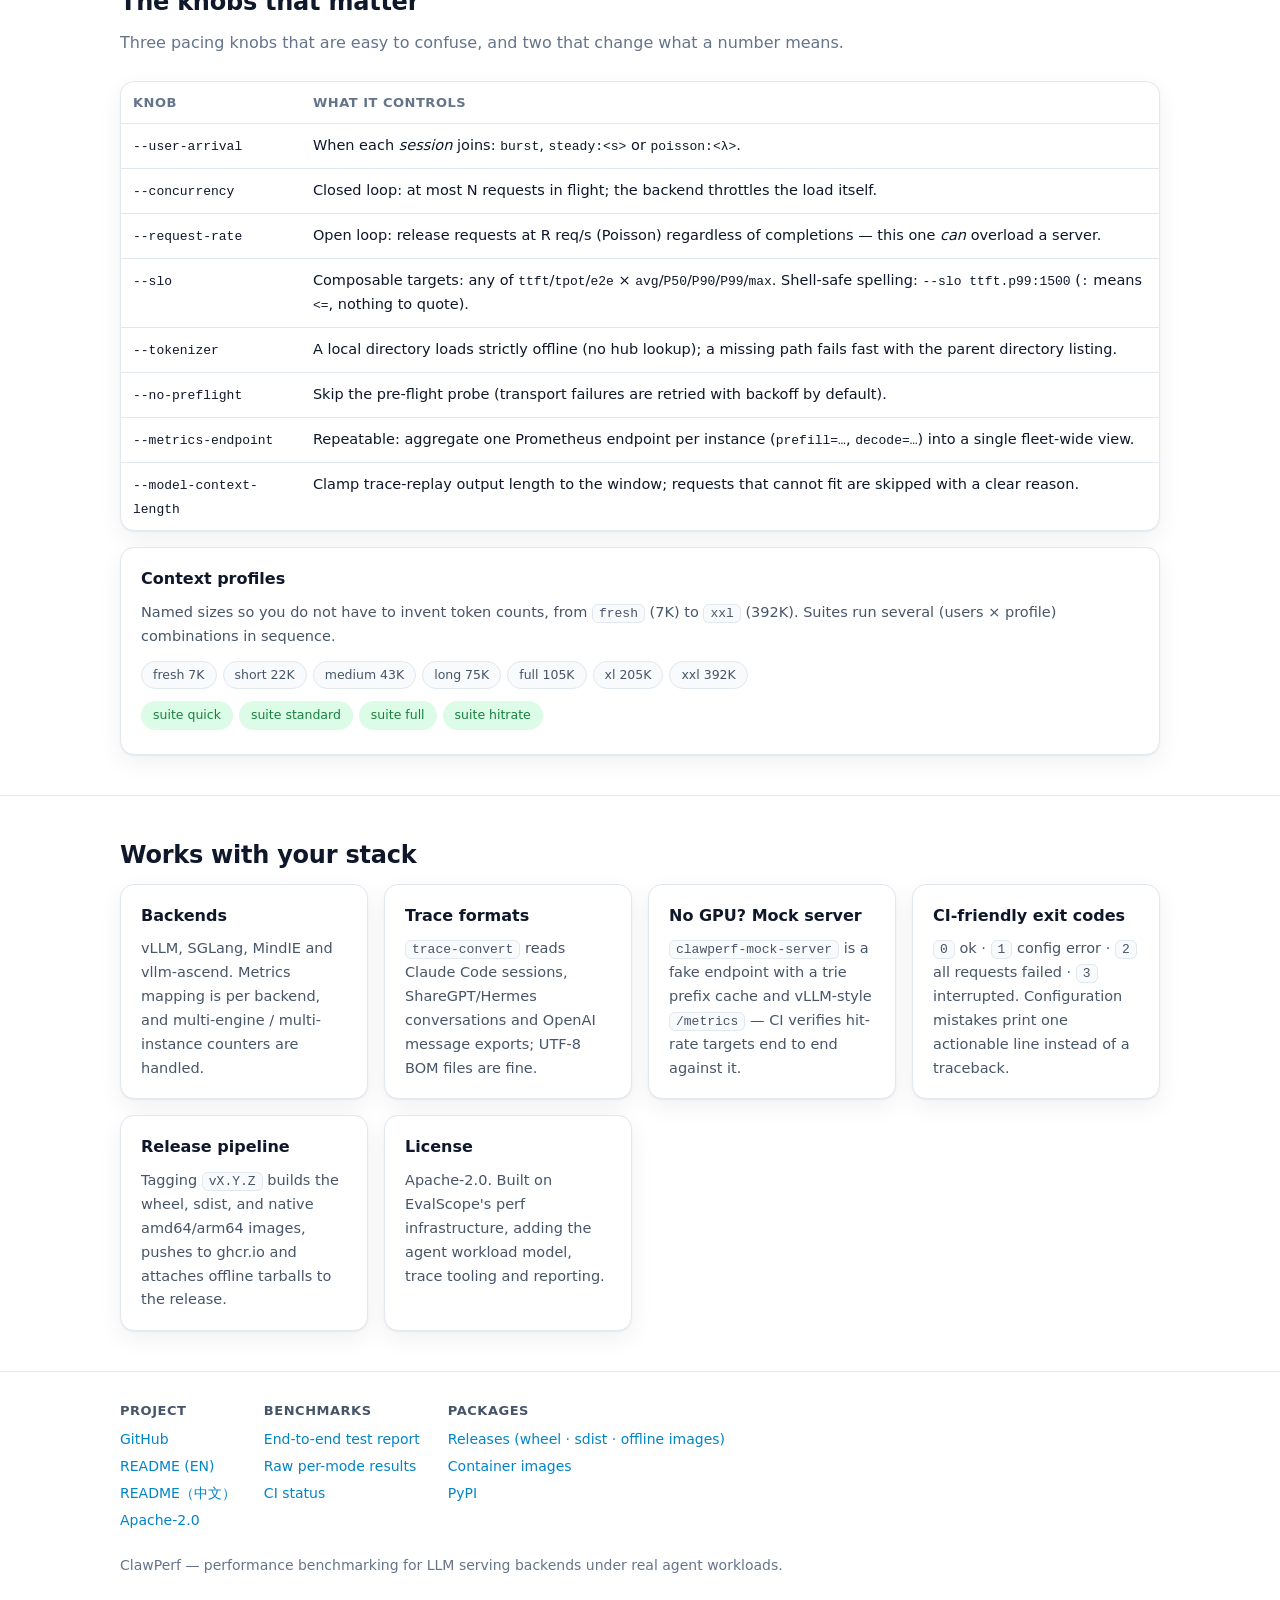
==== commit 0e404ccb: "fix(usability): shell-safe SLO specs, offline local tokenizer, resilient pre-flight Three field fail" ====
--- a/docs/index.html
+++ b/docs/index.html
@@ -441,7 +441,9 @@
           <tr><td><code>--user-arrival</code></td><td><span class="en">When each <em>session</em> joins: <code>burst</code>, <code>steady:&lt;s&gt;</code> or <code>poisson:&lt;λ&gt;</code>.</span><span class="zh">每个<em>会话</em>何时加入：<code>burst</code>、<code>steady:&lt;秒&gt;</code>、<code>poisson:&lt;λ&gt;</code>。</span></td></tr>
           <tr><td><code>--concurrency</code></td><td><span class="en">Closed loop: at most N requests in flight; the backend throttles the load itself.</span><span class="zh">闭环：最多 N 个在途请求；负载节奏由服务端决定。</span></td></tr>
           <tr><td><code>--request-rate</code></td><td><span class="en">Open loop: release requests at R req/s (Poisson) regardless of completions — this one <em>can</em> overload a server.</span><span class="zh">开环：按 R req/s（泊松）发请求，与是否完成无关 —— 只有它会真正压垮服务端。</span></td></tr>
-          <tr><td><code>--slo</code></td><td><span class="en">Composable targets: any of <code>ttft</code>/<code>tpot</code>/<code>e2e</code> × <code>avg</code>/<code>P50</code>/<code>P90</code>/<code>P99</code>/<code>max</code>, e.g. <code>--slo e2e.max&lt;=20s</code>.</span><span class="zh">可组合目标：<code>ttft</code>/<code>tpot</code>/<code>e2e</code> × <code>avg</code>/<code>P50</code>/<code>P90</code>/<code>P99</code>/<code>max</code>，例如 <code>--slo e2e.max&lt;=20s</code>。</span></td></tr>
+          <tr><td><code>--slo</code></td><td><span class="en">Composable targets: any of <code>ttft</code>/<code>tpot</code>/<code>e2e</code> × <code>avg</code>/<code>P50</code>/<code>P90</code>/<code>P99</code>/<code>max</code>. Shell-safe spelling: <code>--slo ttft.p99:1500</code> (<code>:</code> means <code>&lt;=</code>, nothing to quote).</span><span class="zh">可组合目标：<code>ttft</code>/<code>tpot</code>/<code>e2e</code> × <code>avg</code>/<code>P50</code>/<code>P90</code>/<code>P99</code>/<code>max</code>。免引号写法：<code>--slo ttft.p99:1500</code>（<code>:</code> 即 <code>&lt;=</code>，无需引号）。</span></td></tr>
+          <tr><td><code>--tokenizer</code></td><td><span class="en">A local directory loads strictly offline (no hub lookup); a missing path fails fast with the parent directory listing.</span><span class="zh">本地目录严格离线加载（不查 hub）；路径不存在时立即报错并列出父目录内容。</span></td></tr>
+          <tr><td><code>--no-preflight</code></td><td><span class="en">Skip the pre-flight probe (transport failures are retried with backoff by default).</span><span class="zh">跳过预检探针（默认传输类失败会带退避重试）。</span></td></tr>
           <tr><td><code>--metrics-endpoint</code></td><td><span class="en">Repeatable: aggregate one Prometheus endpoint per instance (<code>prefill=…</code>, <code>decode=…</code>) into a single fleet-wide view.</span><span class="zh">可重复指定：把每个实例的 Prometheus 端点（<code>prefill=…</code>、<code>decode=…</code>）聚合成全局视图。</span></td></tr>
           <tr><td><code>--model-context-length</code></td><td><span class="en">Clamp trace-replay output length to the window; requests that cannot fit are skipped with a clear reason.</span><span class="zh">把 trace 回放的输出长度裁剪到窗口内；放不下的请求会带明确原因跳过。</span></td></tr>
         </tbody>
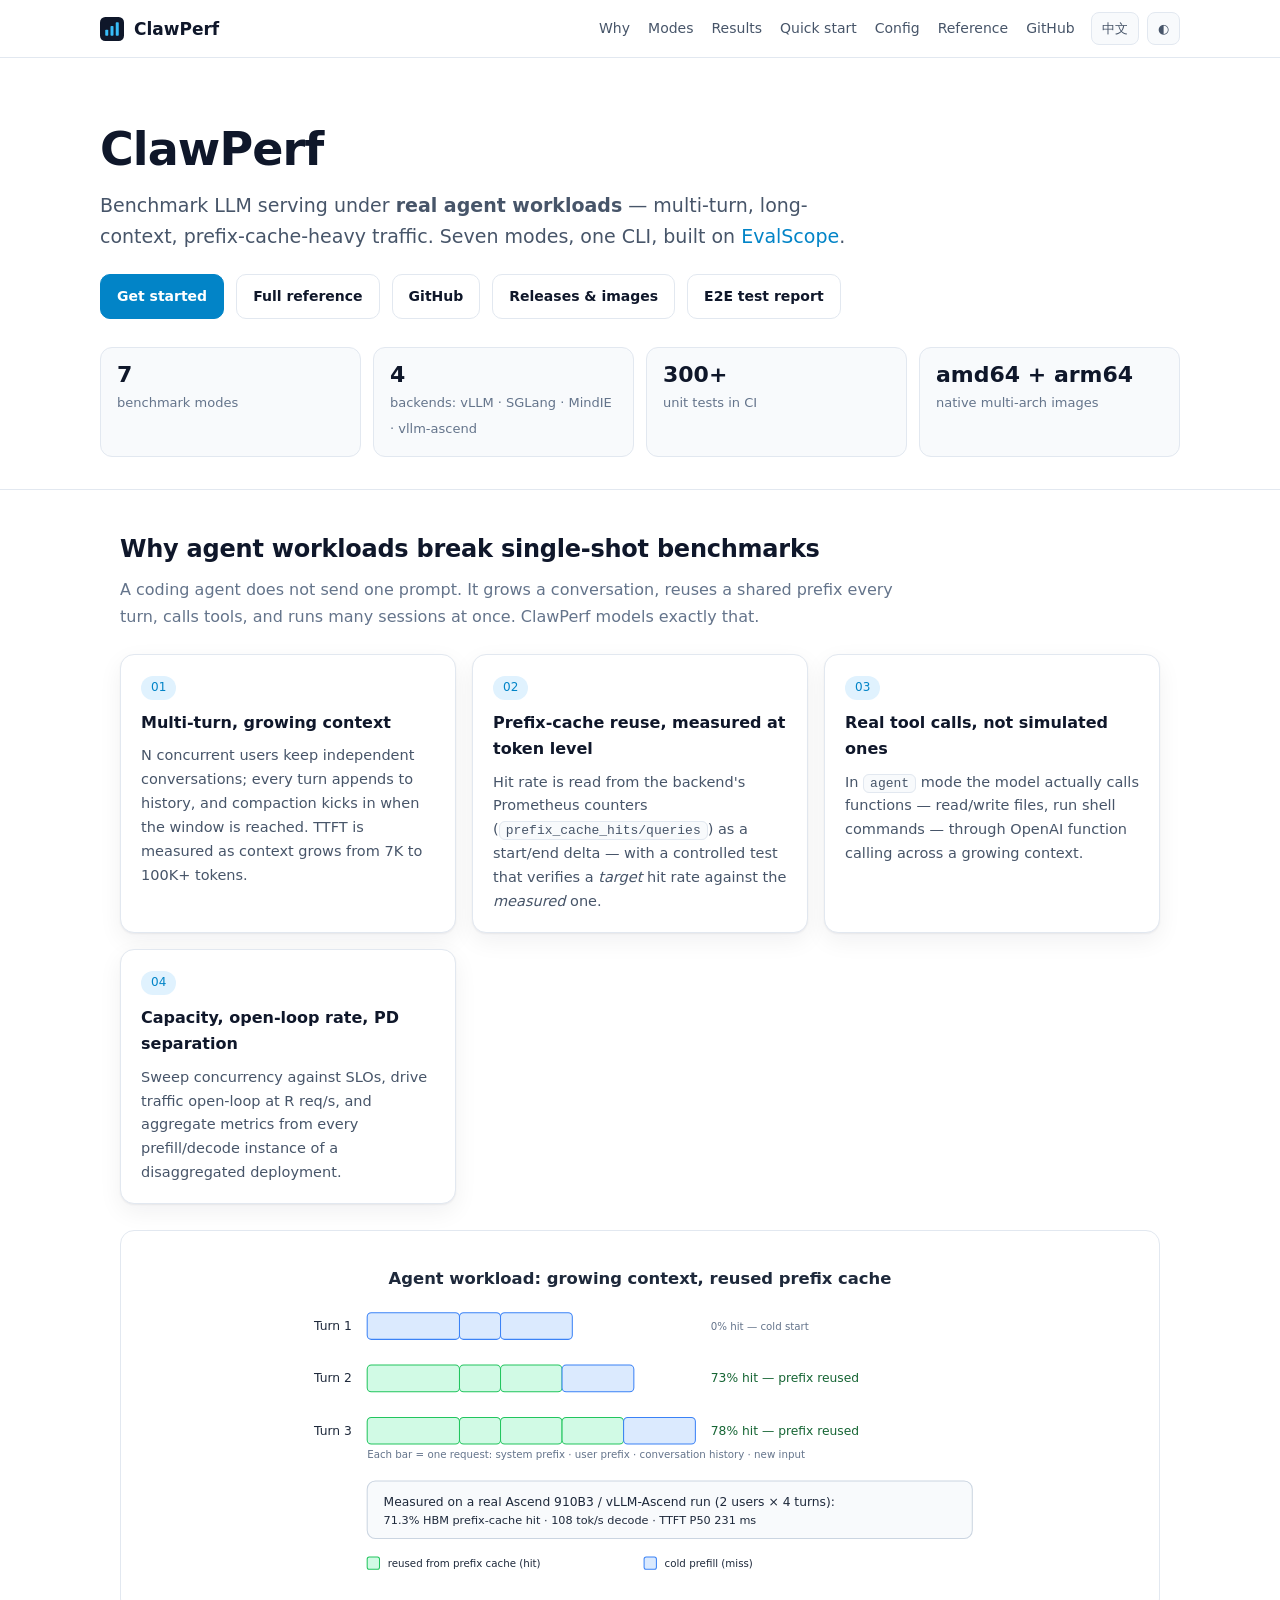
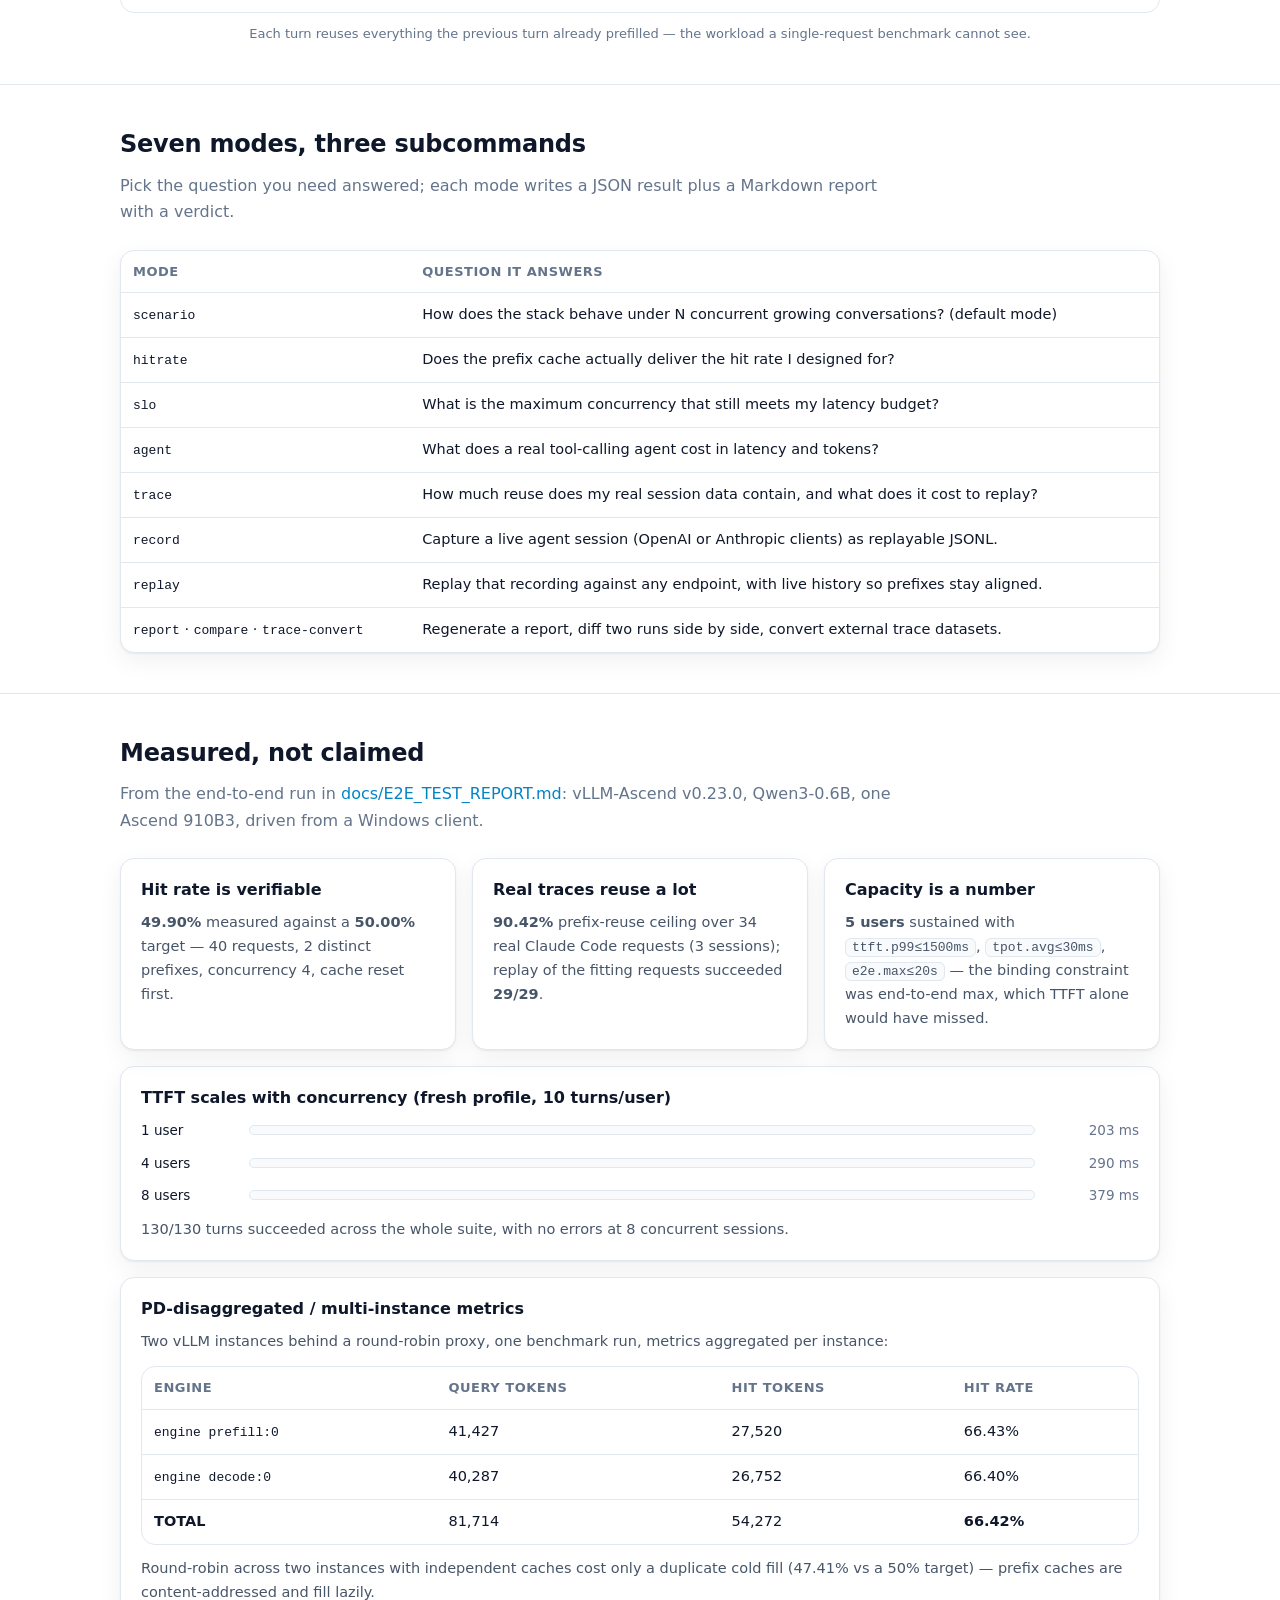
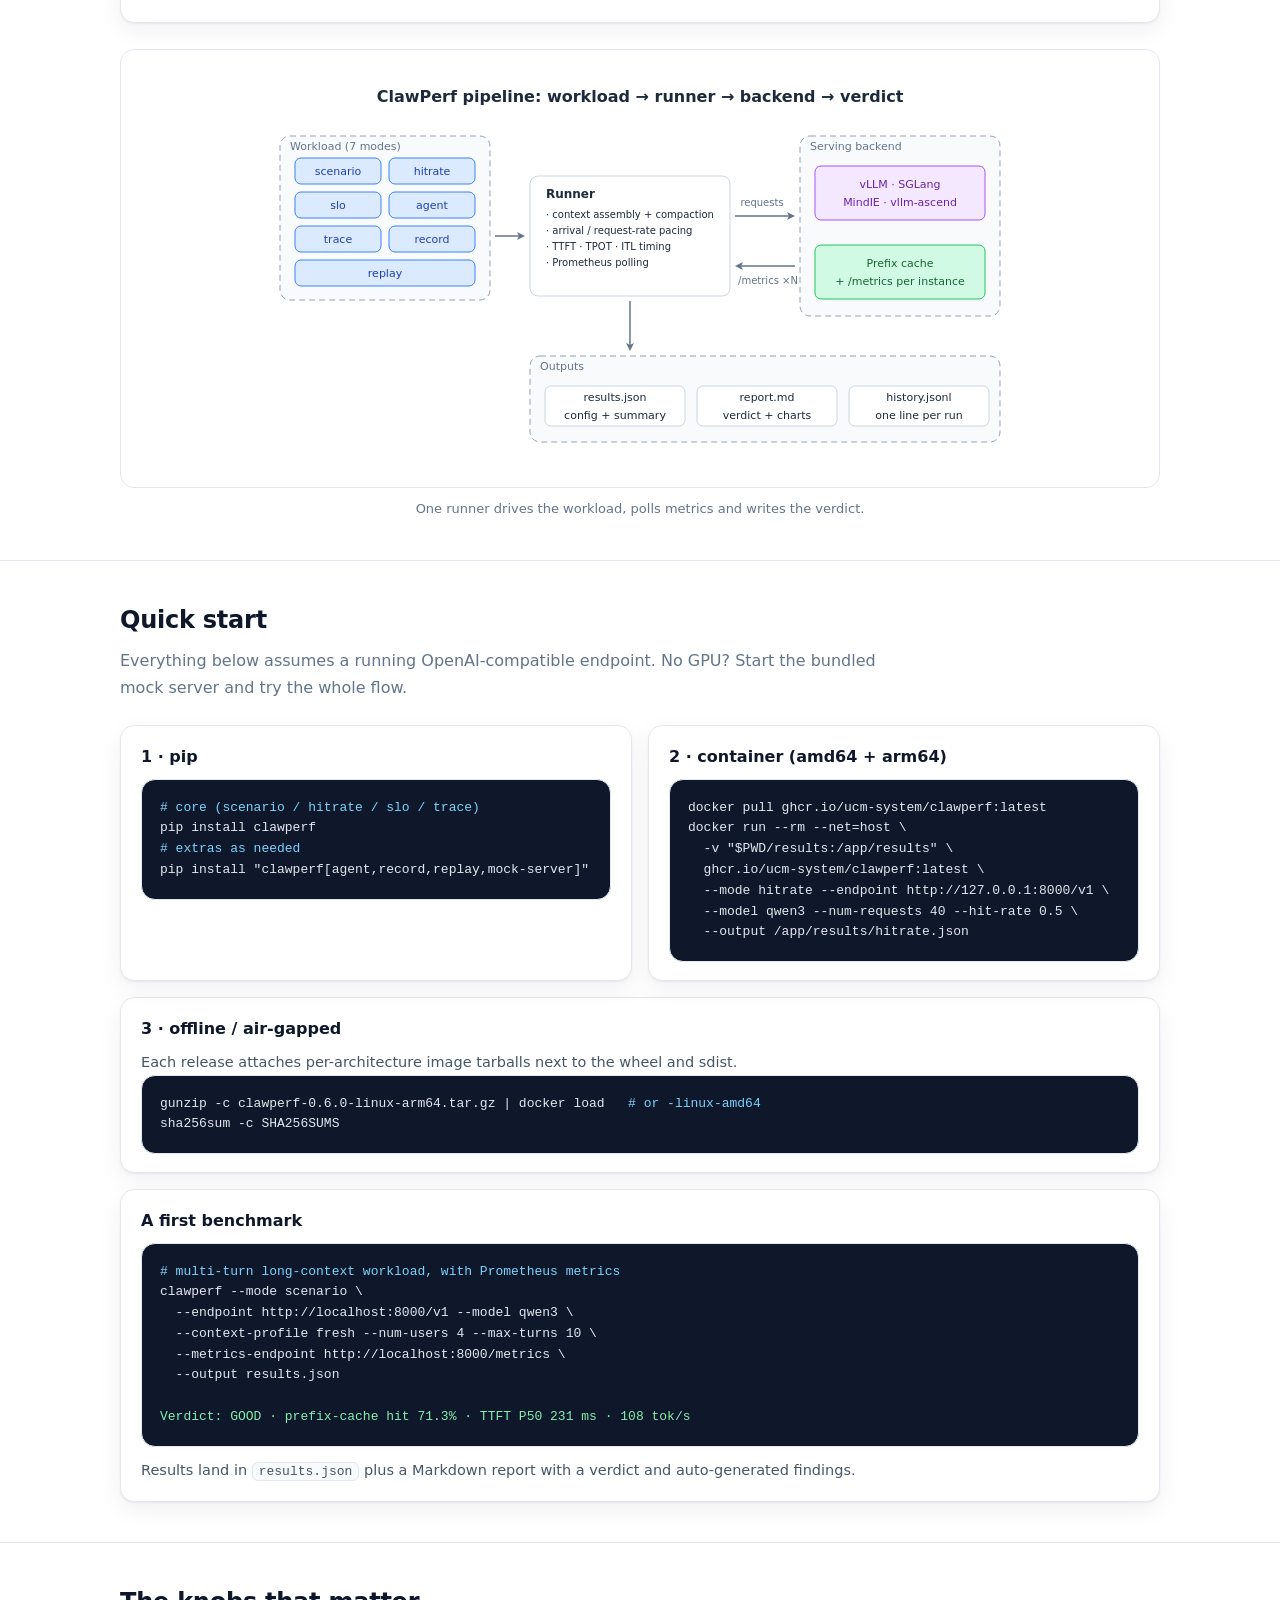
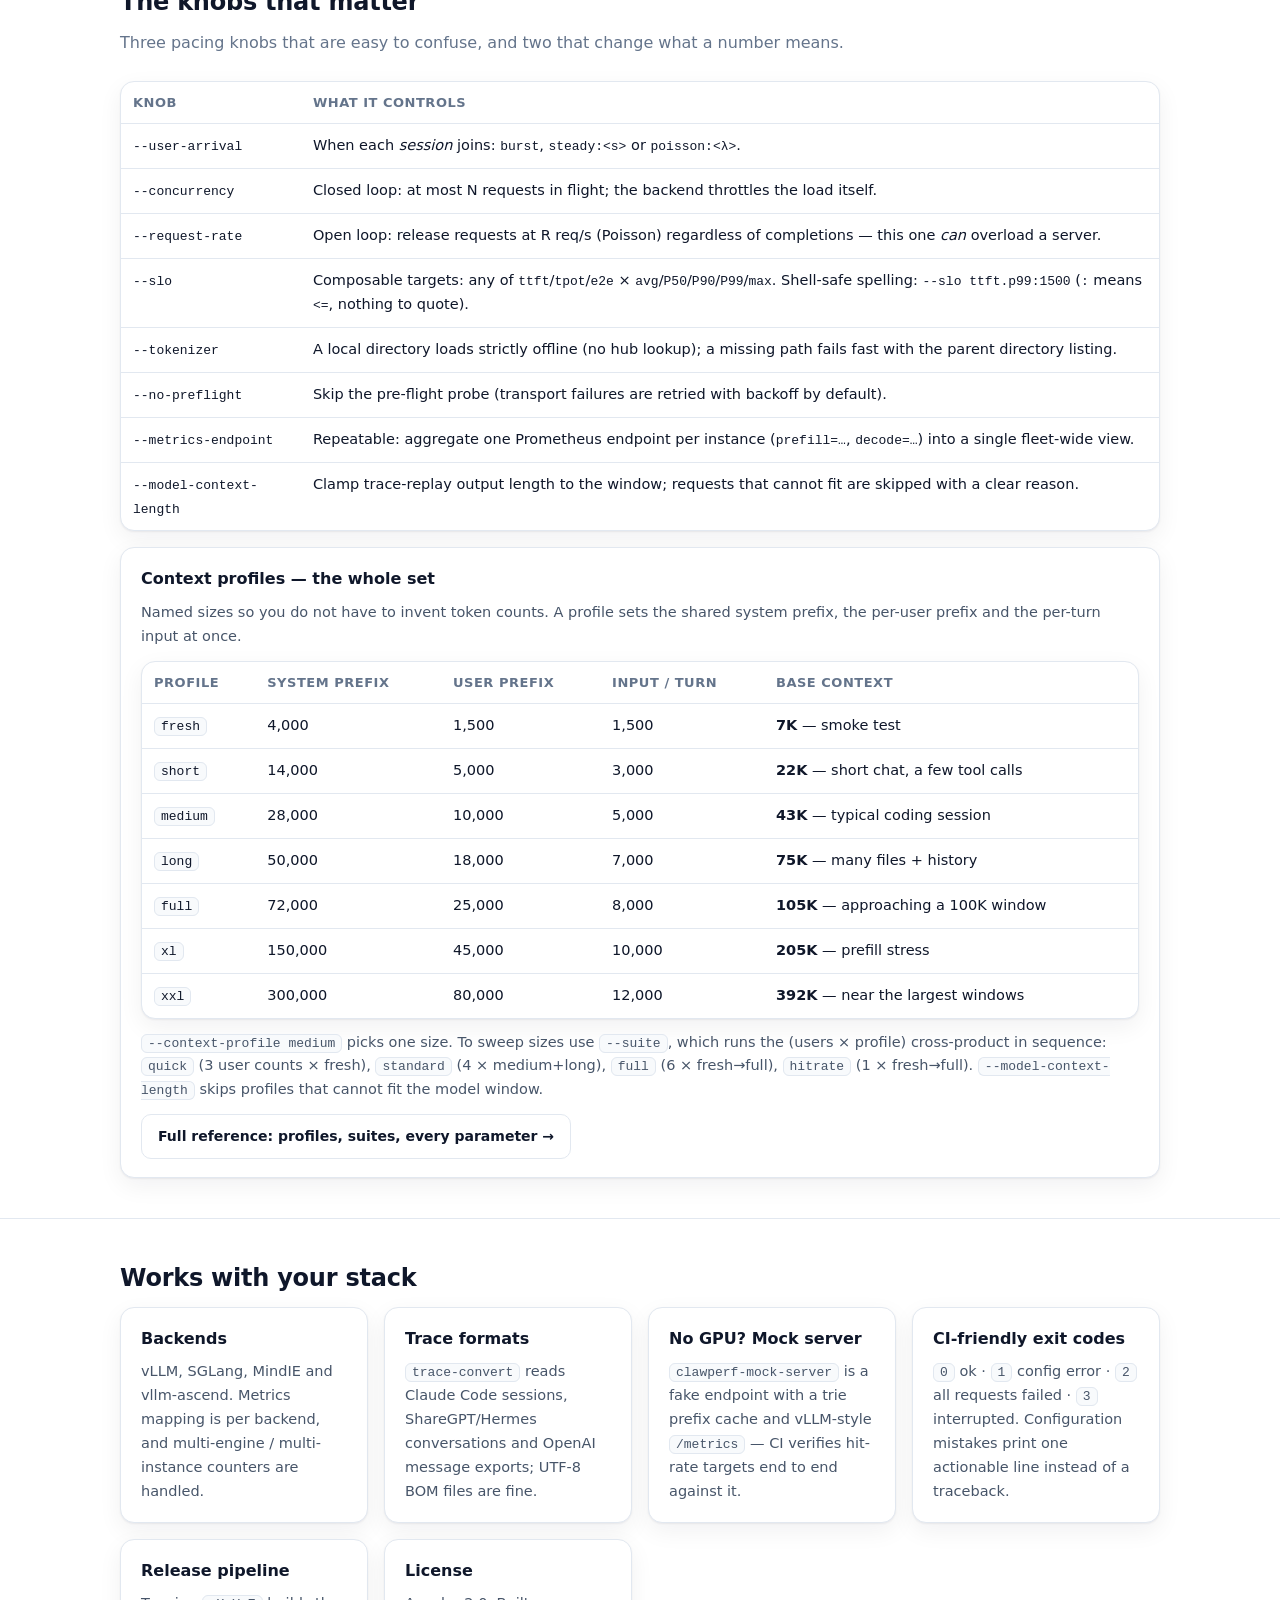
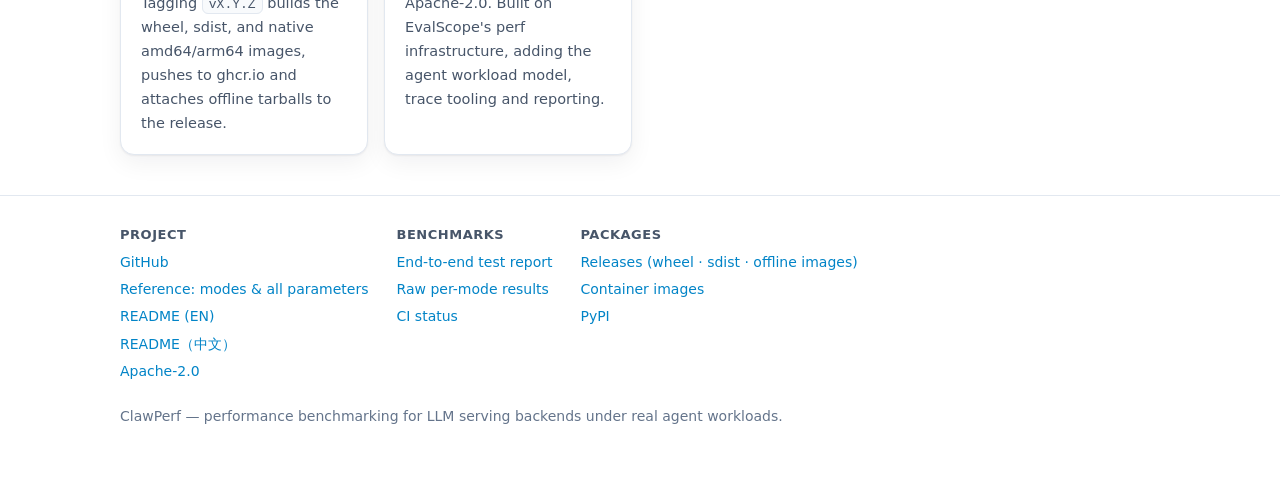
==== commit 6d7413b8: "docs: generate a complete reference page (modes, profiles, all 73 parameters) The README listed the " ====
--- a/docs/index.html
+++ b/docs/index.html
@@ -207,6 +207,7 @@
       <a href="#results"><span class="en">Results</span><span class="zh">实测结果</span></a>
       <a href="#start"><span class="en">Quick start</span><span class="zh">快速开始</span></a>
       <a href="#config"><span class="en">Config</span><span class="zh">配置</span></a>
+      <a href="reference.html"><span class="en">Reference</span><span class="zh">完整参考</span></a>
       <a href="https://github.com/ucm-system/ClawPerf">GitHub</a>
     </nav>
     <div class="toggles">
@@ -224,6 +225,7 @@
 
   <div class="cta">
     <a class="btn primary" href="#start"><span class="en">Get started</span><span class="zh">快速开始</span></a>
+    <a class="btn" href="reference.html"><span class="en">Full reference</span><span class="zh">完整参考</span></a>
     <a class="btn" href="https://github.com/ucm-system/ClawPerf">GitHub</a>
     <a class="btn" href="https://github.com/ucm-system/ClawPerf/releases"><span class="en">Releases &amp; images</span><span class="zh">发行版与镜像</span></a>
     <a class="btn" href="https://github.com/ucm-system/ClawPerf/blob/main/docs/E2E_TEST_REPORT.md"><span class="en">E2E test report</span><span class="zh">端到端测试报告</span></a>
@@ -232,7 +234,7 @@
   <div class="stats">
     <div class="stat"><b>7</b><span class="en">benchmark modes</span><span class="zh">基准模式</span></div>
     <div class="stat"><b>4</b><span class="en">backends: vLLM · SGLang · MindIE · vllm-ascend</span><span class="zh">后端：vLLM · SGLang · MindIE · vllm-ascend</span></div>
-    <div class="stat"><b>290</b><span class="en">unit tests in CI</span><span class="zh">CI 单元测试</span></div>
+    <div class="stat"><b>300+</b><span class="en">unit tests in CI</span><span class="zh">CI 单元测试</span></div>
     <div class="stat"><b>amd64 + arm64</b><span class="en">native multi-arch images</span><span class="zh">原生双架构镜像</span></div>
   </div>
 </div>
@@ -451,14 +453,35 @@
     </div>
 
     <div class="card" style="margin-top:16px">
-      <h3><span class="en">Context profiles</span><span class="zh">上下文档位</span></h3>
-      <p class="en">Named sizes so you do not have to invent token counts, from <code class="inline">fresh</code> (7K) to <code class="inline">xxl</code> (392K). Suites run several (users × profile) combinations in sequence.</p>
-      <p class="zh">预设规模，免去自己拼 token 数：从 <code class="inline">fresh</code>（7K）到 <code class="inline">xxl</code>（392K）。suite 会按 (用户数 × 档位) 依次跑多组场景。</p>
+      <h3><span class="en">Context profiles — the whole set</span><span class="zh">上下文档位 —— 全部档位</span></h3>
+      <p class="en">Named sizes so you do not have to invent token counts. A profile sets the shared system prefix, the per-user prefix and the per-turn input at once.</p>
+      <p class="zh">预设规模，免去自己拼 token 数。一个档位同时设定共享系统前缀、每用户前缀与每轮输入三个数字。</p>
+      <div class="tbl-scroll" style="margin-top:12px">
+        <table>
+          <thead>
+            <tr>
+              <th><span class="en">Profile</span><span class="zh">档位</span></th>
+              <th><span class="en">system prefix</span><span class="zh">系统前缀</span></th>
+              <th><span class="en">user prefix</span><span class="zh">用户前缀</span></th>
+              <th><span class="en">input / turn</span><span class="zh">每轮输入</span></th>
+              <th><span class="en">base context</span><span class="zh">基础上下文</span></th>
+            </tr>
+          </thead>
+          <tbody>
+            <tr><td><code class="inline">fresh</code></td><td>4,000</td><td>1,500</td><td>1,500</td><td><b>7K</b> — <span class="en">smoke test</span><span class="zh">冒烟测试</span></td></tr>
+            <tr><td><code class="inline">short</code></td><td>14,000</td><td>5,000</td><td>3,000</td><td><b>22K</b> — <span class="en">short chat, a few tool calls</span><span class="zh">短对话 + 少量工具调用</span></td></tr>
+            <tr><td><code class="inline">medium</code></td><td>28,000</td><td>10,000</td><td>5,000</td><td><b>43K</b> — <span class="en">typical coding session</span><span class="zh">典型编码会话</span></td></tr>
+            <tr><td><code class="inline">long</code></td><td>50,000</td><td>18,000</td><td>7,000</td><td><b>75K</b> — <span class="en">many files + history</span><span class="zh">多文件 + 长历史</span></td></tr>
+            <tr><td><code class="inline">full</code></td><td>72,000</td><td>25,000</td><td>8,000</td><td><b>105K</b> — <span class="en">approaching a 100K window</span><span class="zh">接近 100K 窗口</span></td></tr>
+            <tr><td><code class="inline">xl</code></td><td>150,000</td><td>45,000</td><td>10,000</td><td><b>205K</b> — <span class="en">prefill stress</span><span class="zh">预填充压力</span></td></tr>
+            <tr><td><code class="inline">xxl</code></td><td>300,000</td><td>80,000</td><td>12,000</td><td><b>392K</b> — <span class="en">near the largest windows</span><span class="zh">接近最大窗口</span></td></tr>
+          </tbody>
+        </table>
+      </div>
+      <p class="en" style="margin-top:12px"><code class="inline">--context-profile medium</code> picks one size. To sweep sizes use <code class="inline">--suite</code>, which runs the (users × profile) cross-product in sequence: <code class="inline">quick</code> (3 user counts × fresh), <code class="inline">standard</code> (4 × medium+long), <code class="inline">full</code> (6 × fresh→full), <code class="inline">hitrate</code> (1 × fresh→full). <code class="inline">--model-context-length</code> skips profiles that cannot fit the model window.</p>
+      <p class="zh" style="margin-top:12px"><code class="inline">--context-profile medium</code> 只选一个档位；要扫描多个档位请用 <code class="inline">--suite</code>，它按序跑完（用户 × 档位）笛卡尔积：<code class="inline">quick</code>（3 个并发档 × fresh）、<code class="inline">standard</code>（4 × medium+long）、<code class="inline">full</code>（6 × fresh→full）、<code class="inline">hitrate</code>（1 × fresh→full）。<code class="inline">--model-context-length</code> 会跳过放不进模型窗口的档位。</p>
       <p style="margin-top:12px">
-        <span class="pill">fresh 7K</span><span class="pill">short 22K</span><span class="pill">medium 43K</span><span class="pill">long 75K</span><span class="pill">full 105K</span><span class="pill">xl 205K</span><span class="pill">xxl 392K</span>
-      </p>
-      <p style="margin-top:6px">
-        <span class="pill ok">suite quick</span><span class="pill ok">suite standard</span><span class="pill ok">suite full</span><span class="pill ok">suite hitrate</span>
+        <a class="btn" href="reference.html#profiles"><span class="en">Full reference: profiles, suites, every parameter →</span><span class="zh">完整参考：档位、套件、全部参数 →</span></a>
       </p>
     </div>
   </div>
@@ -508,6 +531,7 @@
       <h4><span class="en">Project</span><span class="zh">项目</span></h4>
       <ul>
         <li><a href="https://github.com/ucm-system/ClawPerf">GitHub</a></li>
+        <li><a href="reference.html"><span class="en">Reference: modes &amp; all parameters</span><span class="zh">完整参考：模式与全部参数</span></a></li>
         <li><a href="https://github.com/ucm-system/ClawPerf/blob/main/README.md">README (EN)</a></li>
         <li><a href="https://github.com/ucm-system/ClawPerf/blob/main/README_CN.md">README（中文）</a></li>
         <li><a href="https://github.com/ucm-system/ClawPerf/blob/main/LICENSE">Apache-2.0</a></li>
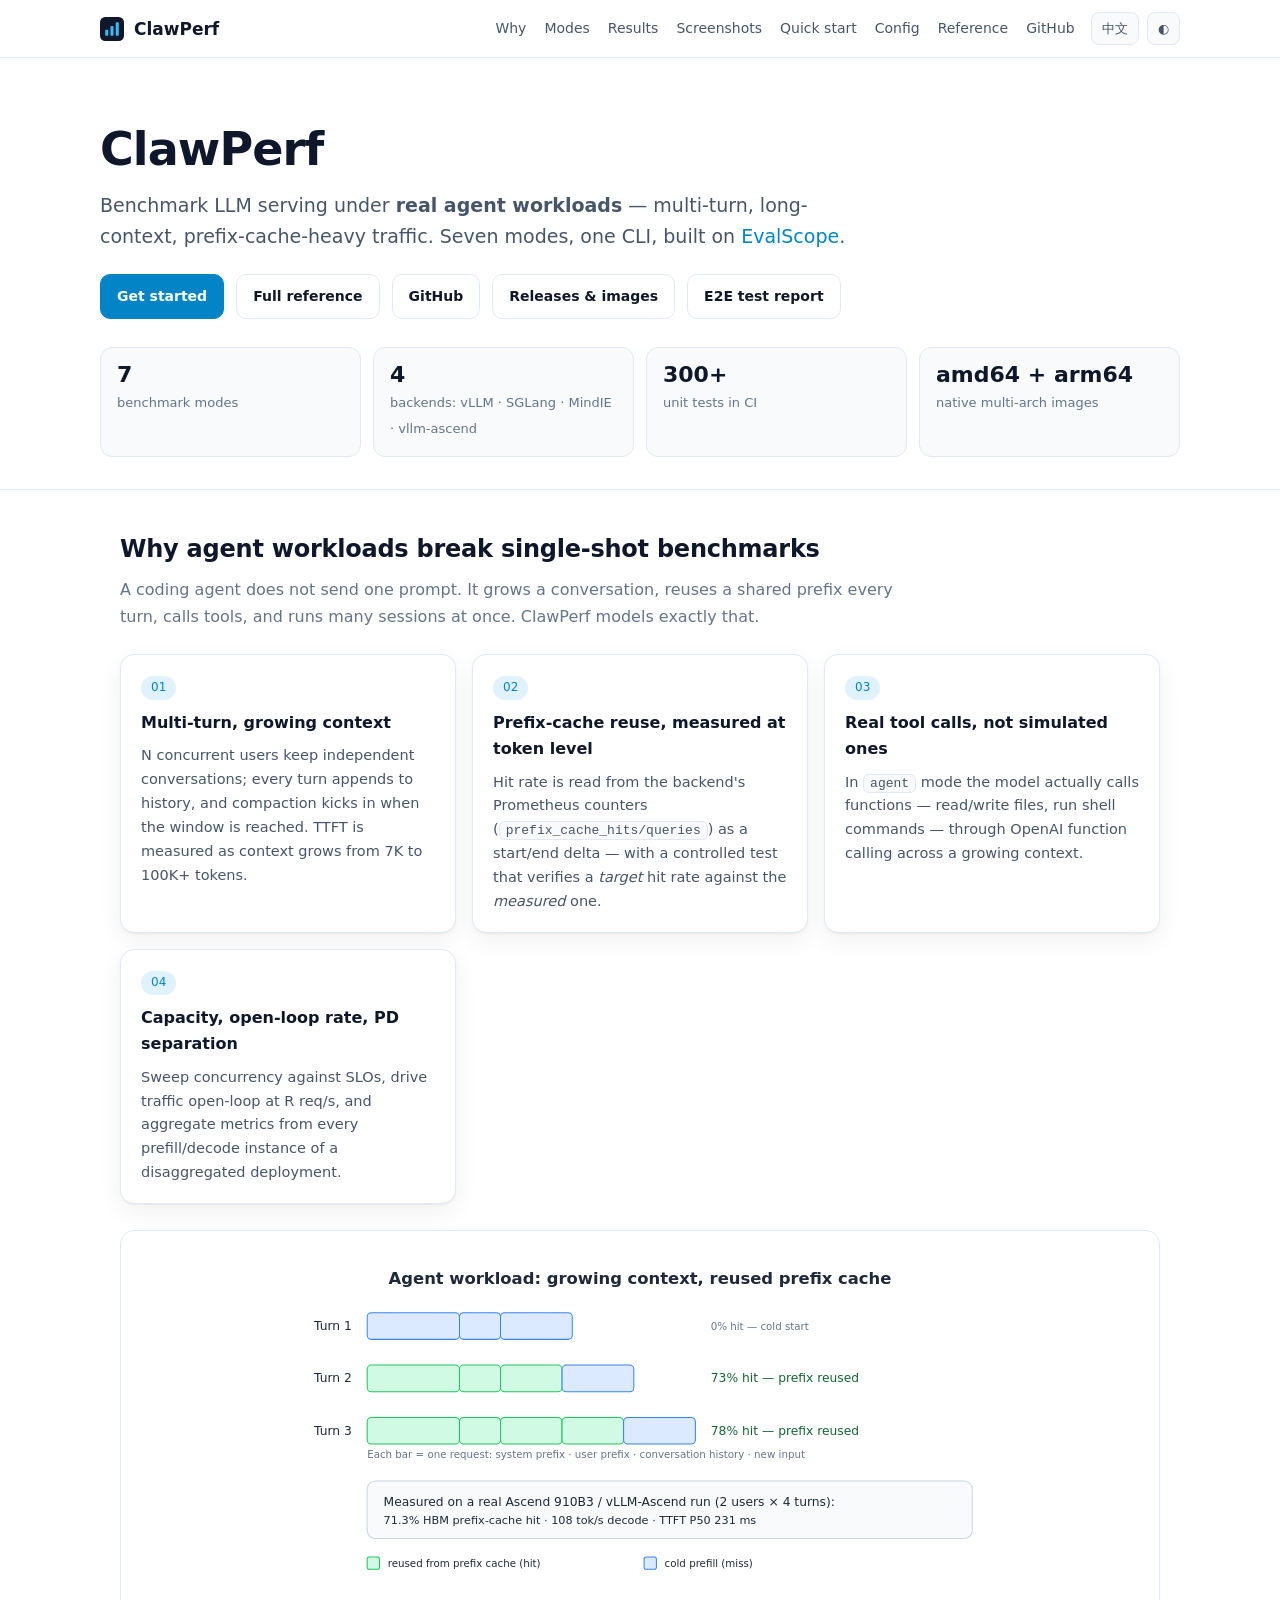
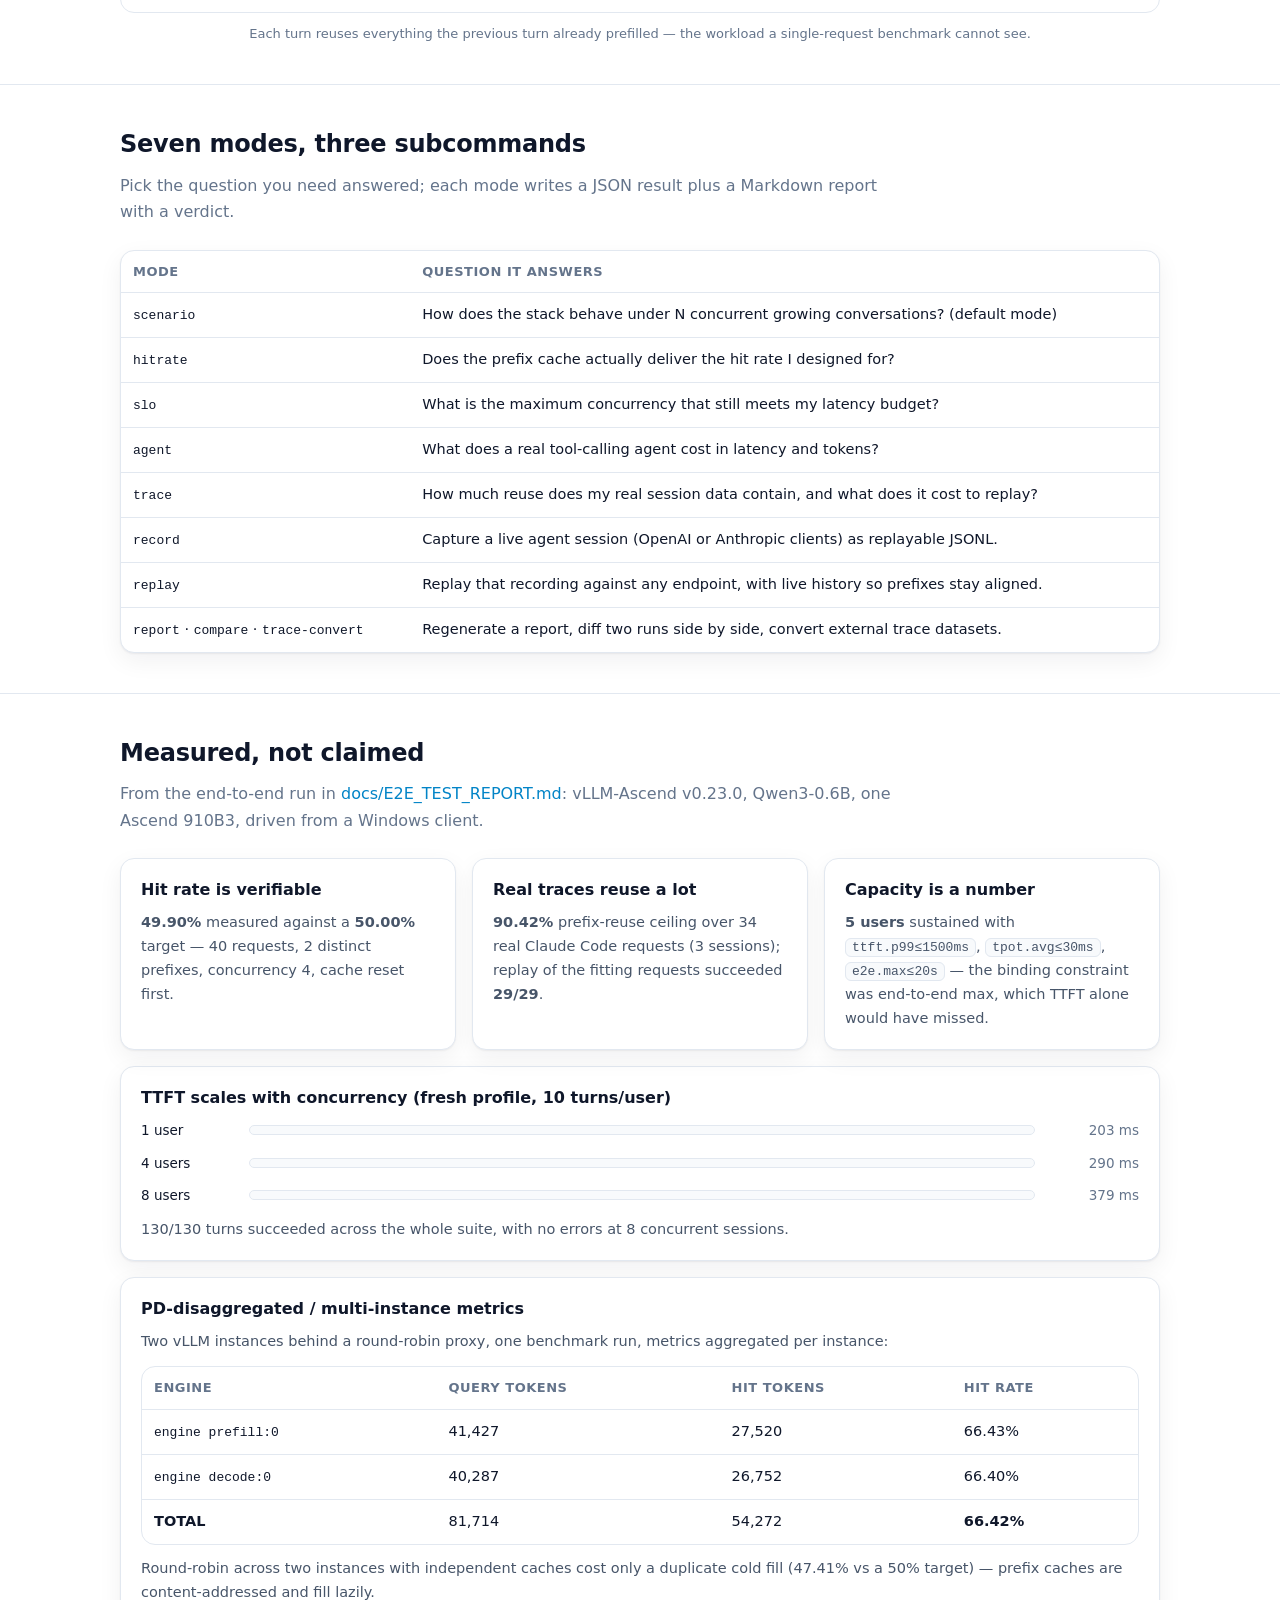
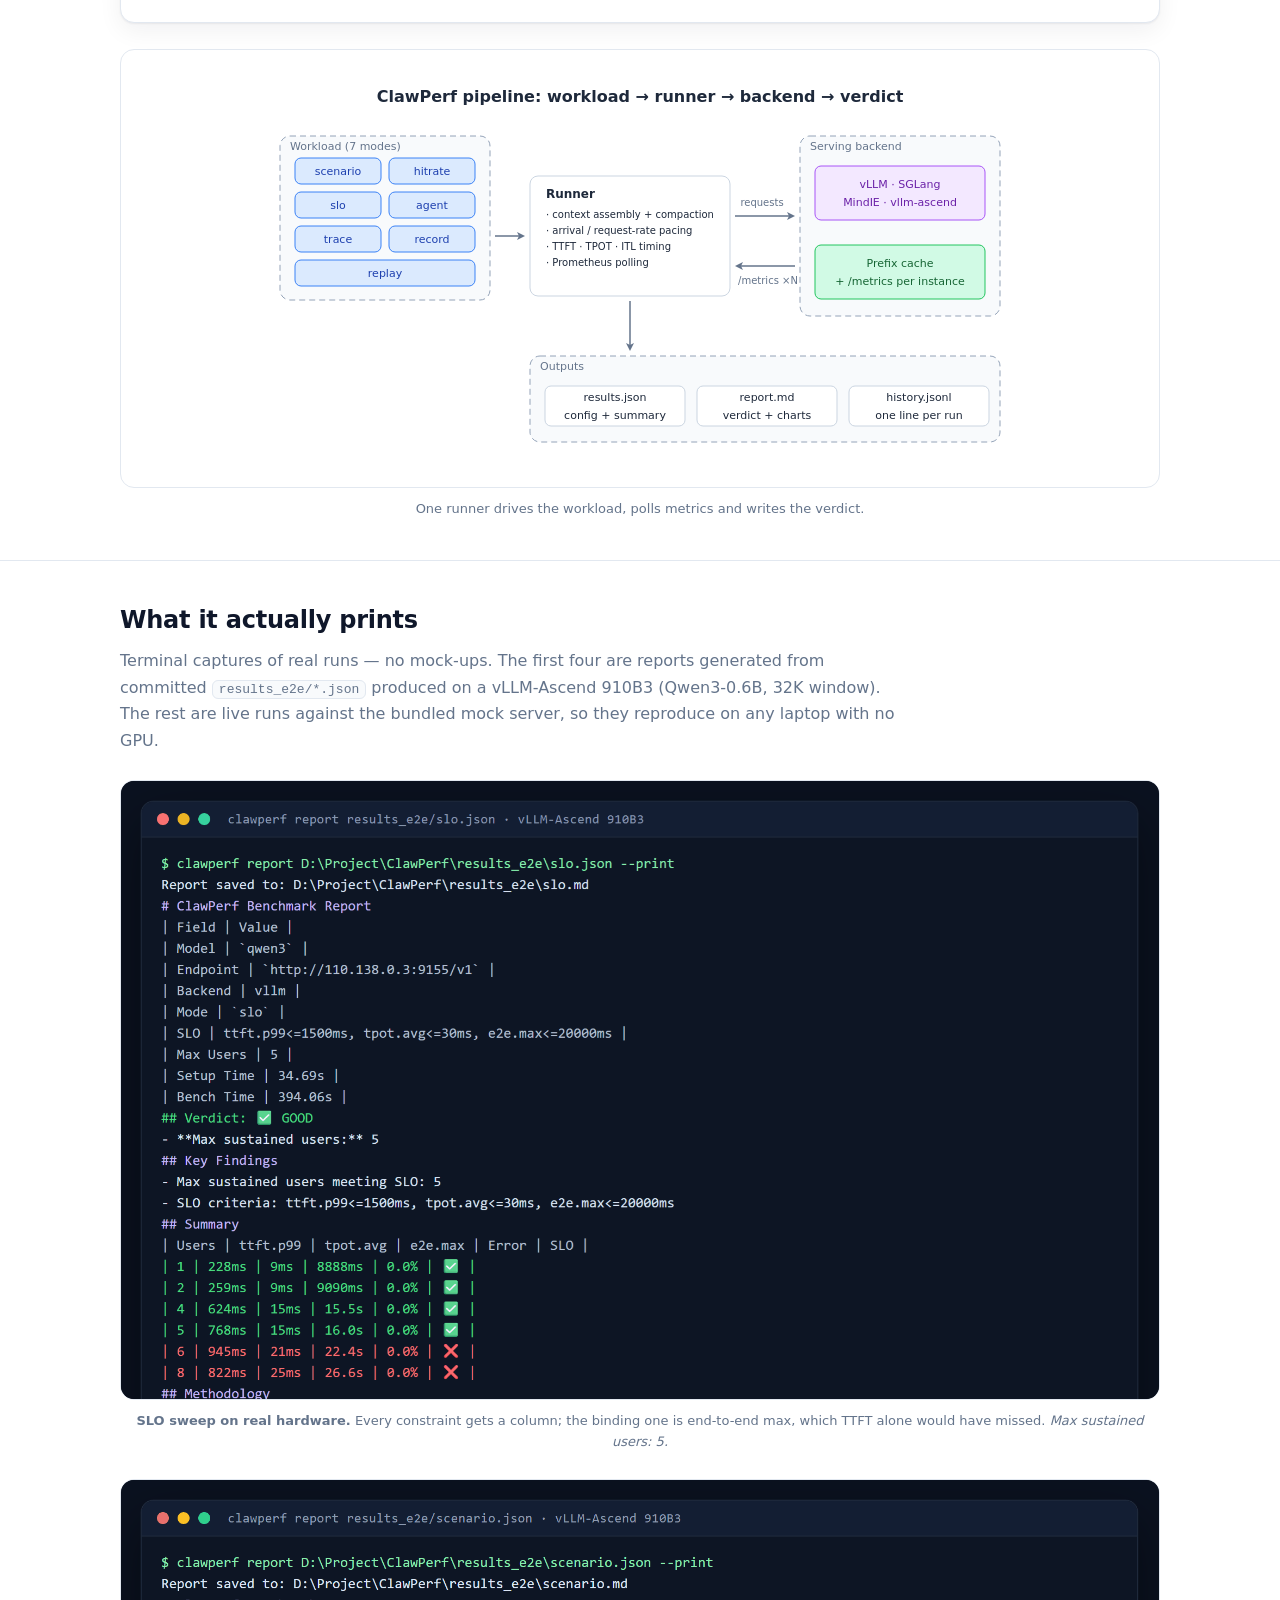
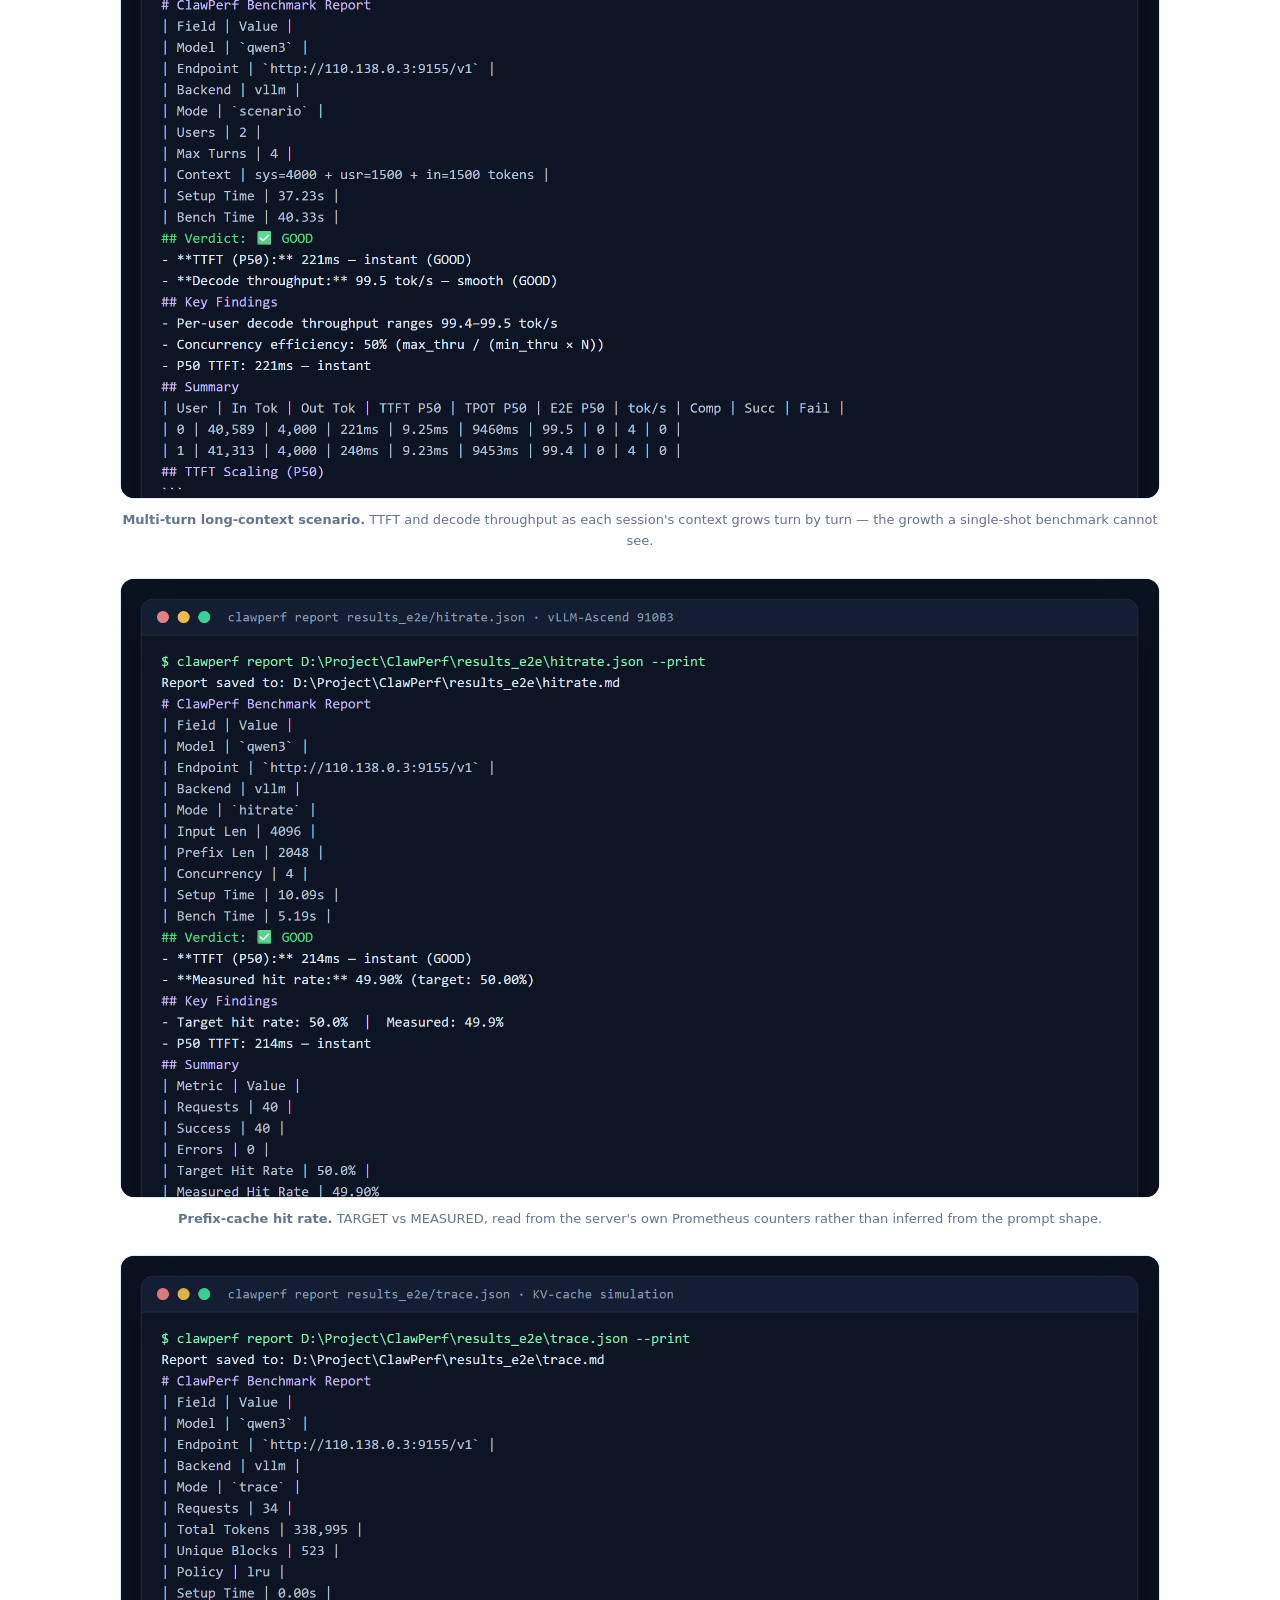
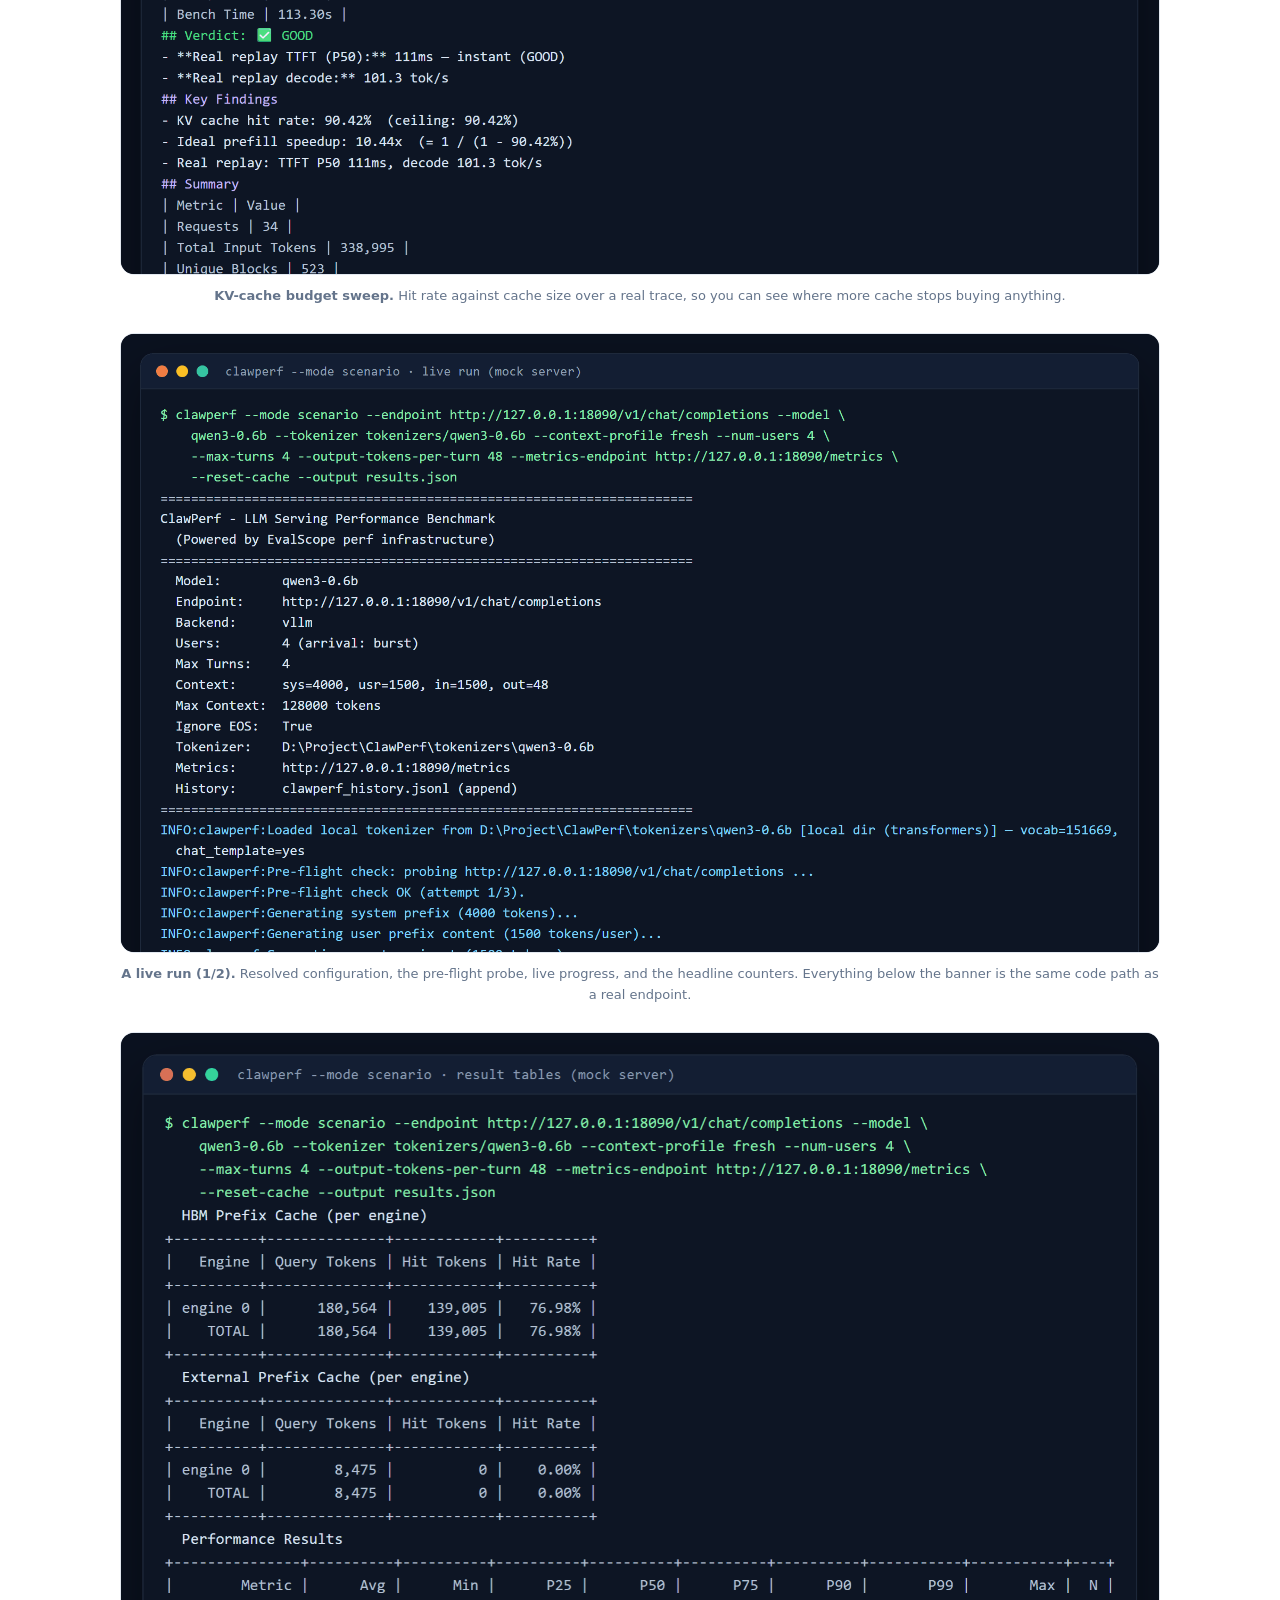
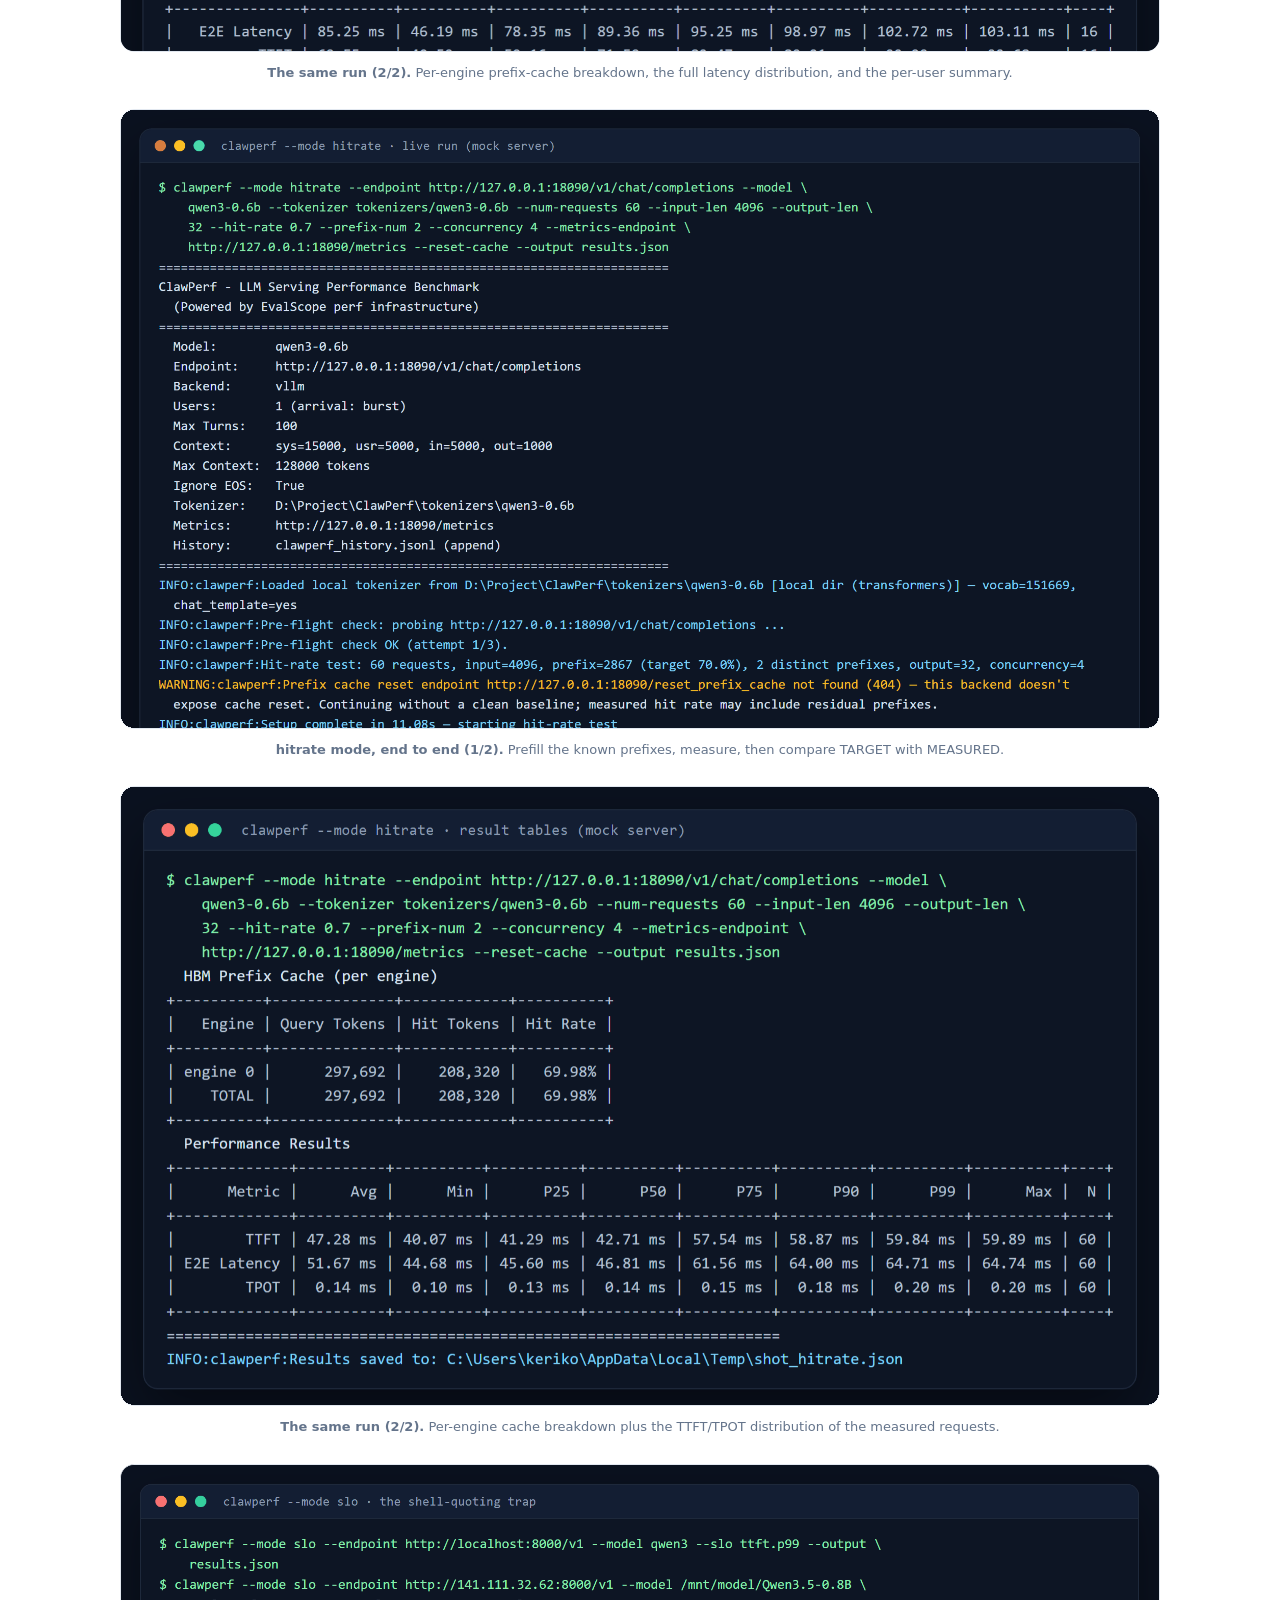
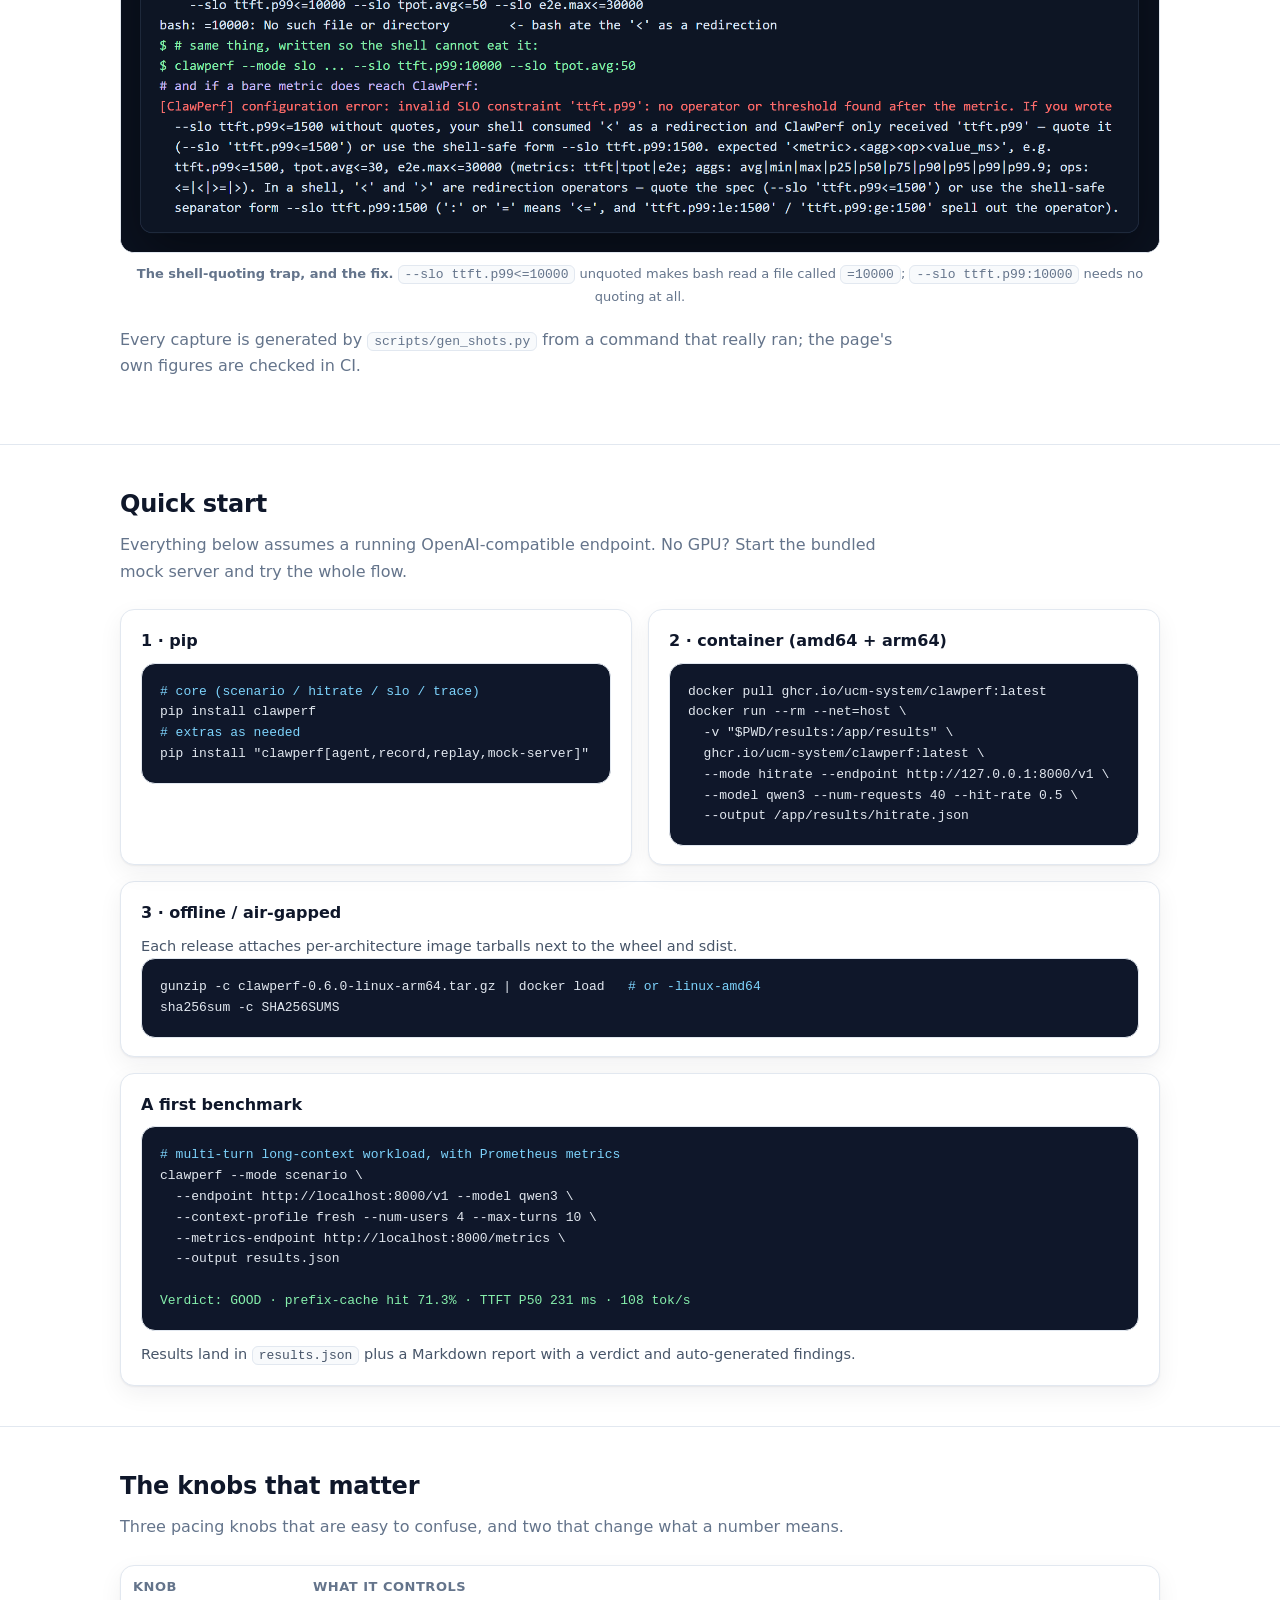
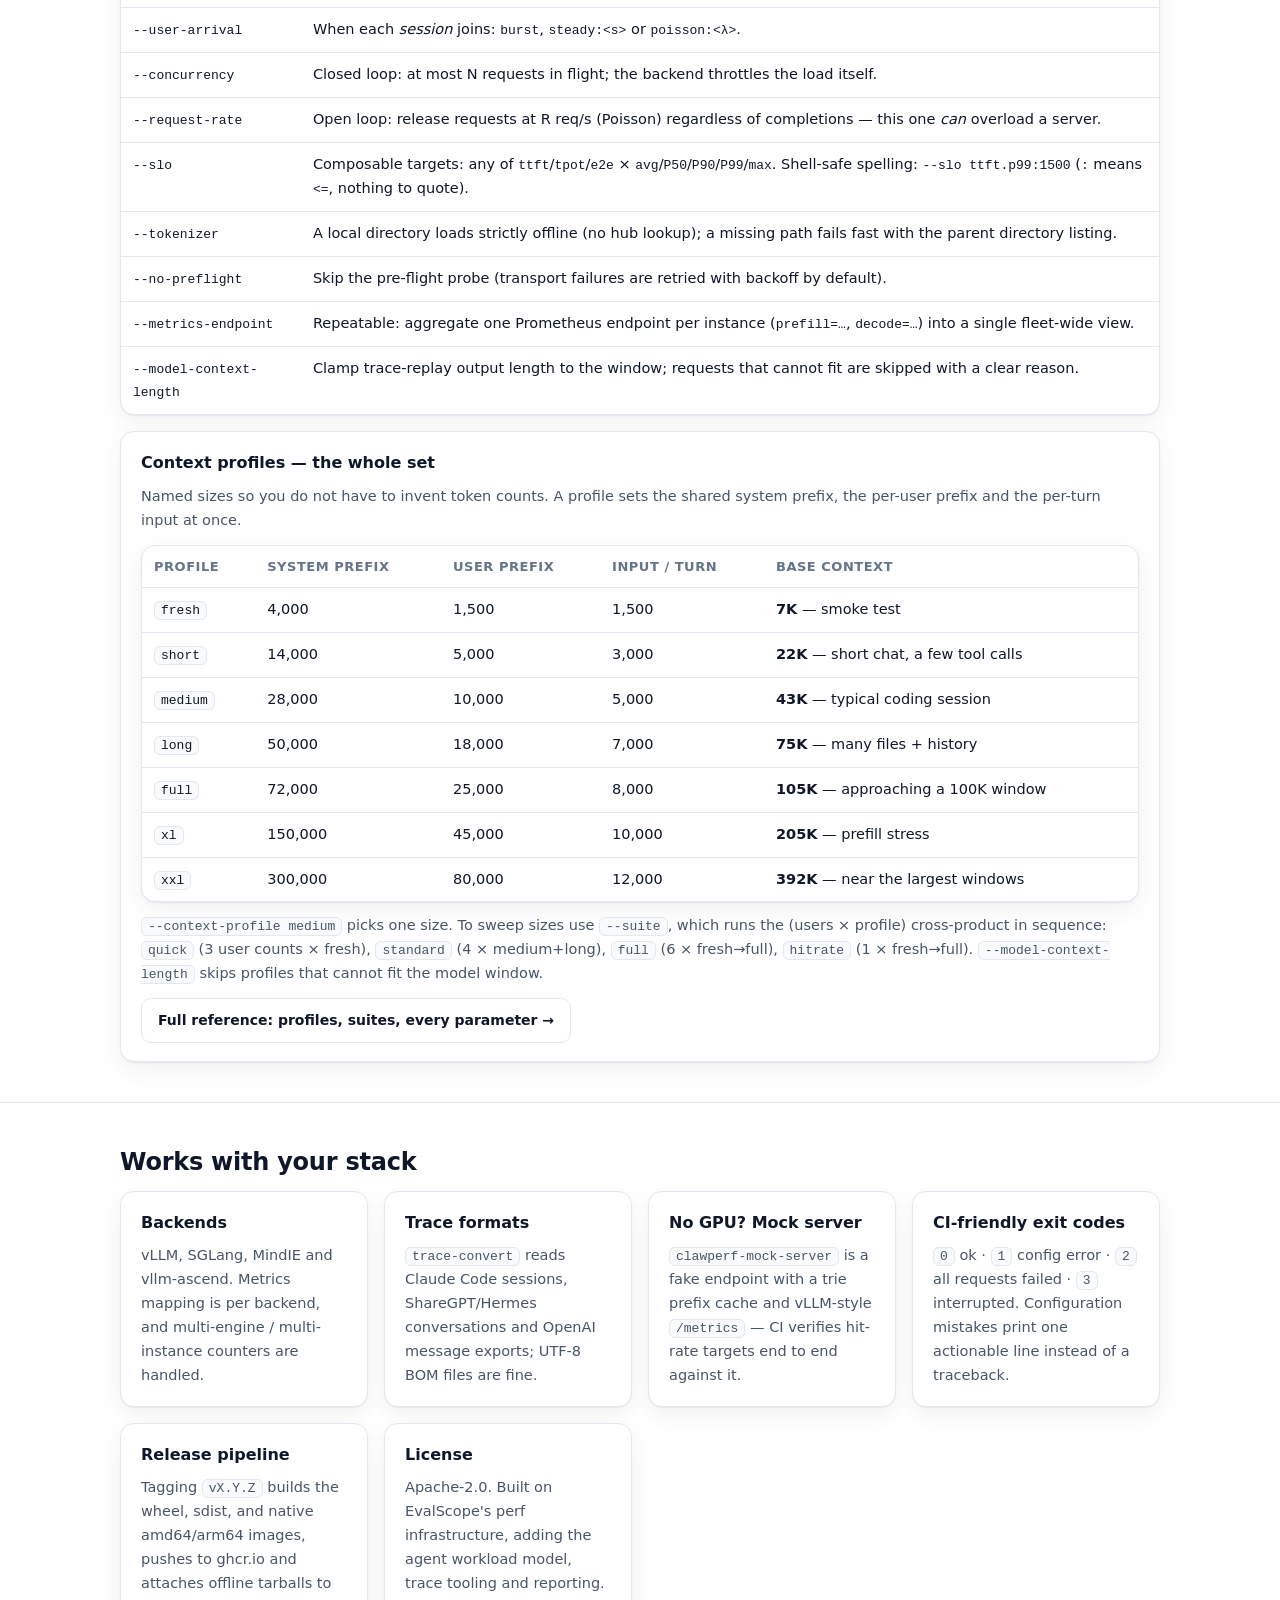
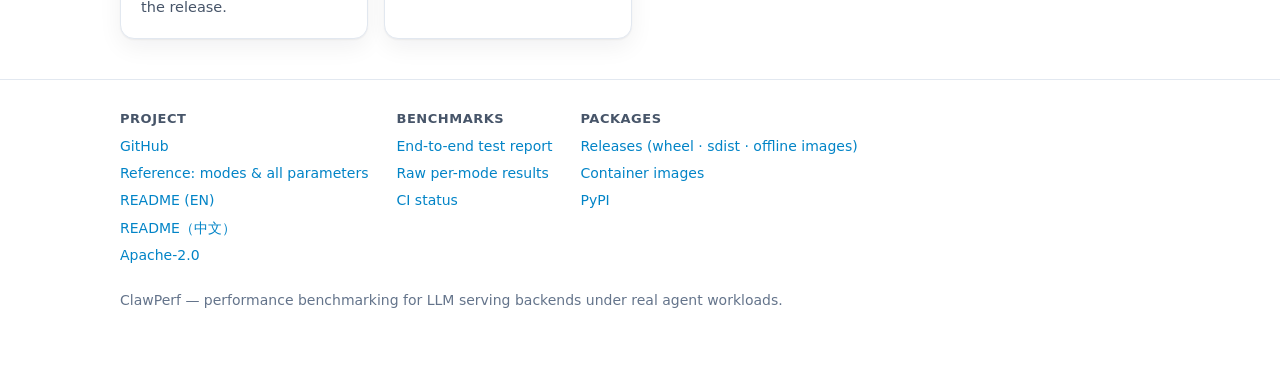
==== commit a6dc520e: "docs: add real terminal screenshots to the site and the READMEs Nine captures of commands that actua" ====
--- a/docs/index.html
+++ b/docs/index.html
@@ -148,6 +148,9 @@
     overflow-x: auto;
   }
   figure img { display: block; width: 100%; max-width: 800px; height: auto; margin: 0 auto; }
+  /* Terminal captures: keep tall output scrollable instead of stretching the page. */
+  figure .frame.shot { padding: 0; background: #0b1220; max-height: 620px; overflow-y: auto; }
+  figure .frame.shot img { max-width: 100%; width: auto; min-width: 320px; }
   figcaption { color: var(--text-muted); font-size: 13px; margin-top: 10px; text-align: center; }
 
   table { width: 100%; border-collapse: collapse; font-size: 14.5px; }
@@ -205,6 +208,7 @@
       <a href="#why"><span class="en">Why</span><span class="zh">为什么</span></a>
       <a href="#modes"><span class="en">Modes</span><span class="zh">模式</span></a>
       <a href="#results"><span class="en">Results</span><span class="zh">实测结果</span></a>
+      <a href="#shots"><span class="en">Screenshots</span><span class="zh">运行截图</span></a>
       <a href="#start"><span class="en">Quick start</span><span class="zh">快速开始</span></a>
       <a href="#config"><span class="en">Config</span><span class="zh">配置</span></a>
       <a href="reference.html"><span class="en">Reference</span><span class="zh">完整参考</span></a>
@@ -375,6 +379,109 @@
         <span class="zh">同一个 Runner 负责施压、采集指标并给出结论。</span>
       </figcaption>
     </figure>
+  </div>
+</section>
+
+<section id="shots">
+  <div class="wrap">
+    <h2><span class="en">What it actually prints</span><span class="zh">真实运行输出</span></h2>
+    <p class="sub en">Terminal captures of real runs — no mock-ups. The first four are reports generated from committed <code class="inline">results_e2e/*.json</code> produced on a vLLM-Ascend 910B3 (Qwen3-0.6B, 32K window). The rest are live runs against the bundled mock server, so they reproduce on any laptop with no GPU.</p>
+    <p class="sub zh">以下都是真实运行的终端截图，没有任何手绘。前四张来自昇腾 910B3 上跑出的、已提交到仓库的 <code class="inline">results_e2e/*.json</code>（Qwen3-0.6B，32K 窗口）；其余是在内置 mock server 上的实跑，任何笔记本无 GPU 都能复现。</p>
+
+    <figure>
+      <div class="frame shot">
+        <img src="shots/slo.png" alt="clawperf report output for a real SLO sweep: capacity curve with ttft.p99, tpot.avg and e2e.max per concurrency level, verdict GOOD, max sustained users 5">
+      </div>
+      <figcaption>
+        <span class="en"><b>SLO sweep on real hardware.</b> Every constraint gets a column; the binding one is end-to-end max, which TTFT alone would have missed. <i>Max sustained users: 5.</i></span>
+        <span class="zh"><b>真机 SLO 扫描。</b>每条约束一列；真正的瓶颈是端到端最大值 —— 只看 TTFT 会误判。<i>最大可支撑用户数：5。</i></span>
+      </figcaption>
+    </figure>
+
+    <figure>
+      <div class="frame shot">
+        <img src="shots/scenario.png" alt="clawperf report output for a real multi-turn long-context scenario: TTFT scaling as context grows, decode throughput, per-turn tables">
+      </div>
+      <figcaption>
+        <span class="en"><b>Multi-turn long-context scenario.</b> TTFT and decode throughput as each session's context grows turn by turn — the growth a single-shot benchmark cannot see.</span>
+        <span class="zh"><b>多轮长上下文场景。</b>会话上下文逐轮增长时的 TTFT 与解码吞吐 —— 单次请求压测看不到的增长过程。</span>
+      </figcaption>
+    </figure>
+
+    <figure>
+      <div class="frame shot">
+        <img src="shots/hitrate.png" alt="clawperf report output for a real prefix-cache hit-rate test: TARGET vs MEASURED hit rate, theoretical ceiling versus actual speedup">
+      </div>
+      <figcaption>
+        <span class="en"><b>Prefix-cache hit rate.</b> TARGET vs MEASURED, read from the server's own Prometheus counters rather than inferred from the prompt shape.</span>
+        <span class="zh"><b>前缀缓存命中率。</b>目标 vs 实测，直接读服务端 Prometheus 计数器，而不是从提示词形状推断。</span>
+      </figcaption>
+    </figure>
+
+    <figure>
+      <div class="frame shot">
+        <img src="shots/trace.png" alt="clawperf report output for a KV-cache budget sweep over a real trace: hit rate versus cache budget, with the point of diminishing returns marked">
+      </div>
+      <figcaption>
+        <span class="en"><b>KV-cache budget sweep.</b> Hit rate against cache size over a real trace, so you can see where more cache stops buying anything.</span>
+        <span class="zh"><b>KV 缓存预算扫描。</b>真实 trace 下命中率随缓存容量的变化，一眼看出加到多少就不再划算。</span>
+      </figcaption>
+    </figure>
+
+    <figure>
+      <div class="frame shot">
+        <img src="shots/live-run.png" alt="A live clawperf scenario run against the mock server: resolved configuration banner, pre-flight probe, progress bar and the headline counters">
+      </div>
+      <figcaption>
+        <span class="en"><b>A live run (1/2).</b> Resolved configuration, the pre-flight probe, live progress, and the headline counters. Everything below the banner is the same code path as a real endpoint.</span>
+        <span class="zh"><b>实跑过程（上）。</b>解析后的配置、预检探针、实时进度与总体指标。banner 以下走的是与真实端点完全相同的代码路径。</span>
+      </figcaption>
+    </figure>
+
+    <figure>
+      <div class="frame shot">
+        <img src="shots/live-tables.png" alt="The result tables of that same run: per-engine prefix-cache breakdown, latency distribution (avg/min/P25..P99/max) and per-user summary">
+      </div>
+      <figcaption>
+        <span class="en"><b>The same run (2/2).</b> Per-engine prefix-cache breakdown, the full latency distribution, and the per-user summary.</span>
+        <span class="zh"><b>同一轮运行（下）。</b>逐引擎前缀缓存明细、完整时延分布与按用户汇总。</span>
+      </figcaption>
+    </figure>
+
+    <figure>
+      <div class="frame shot">
+        <img src="shots/live-hitrate.png" alt="A live clawperf hitrate run: prefill phase, measured phase, and the TARGET versus MEASURED hit rate table">
+      </div>
+      <figcaption>
+        <span class="en"><b>hitrate mode, end to end (1/2).</b> Prefill the known prefixes, measure, then compare TARGET with MEASURED.</span>
+        <span class="zh"><b>hitrate 模式全流程（上）。</b>先注入已知前缀，再测量，然后对比目标与实测命中率。</span>
+      </figcaption>
+    </figure>
+
+    <figure>
+      <div class="frame shot">
+        <img src="shots/live-hitrate-tables.png" alt="The result tables of that hitrate run: per-engine cache breakdown and the TTFT/TPOT distribution">
+      </div>
+      <figcaption>
+        <span class="en"><b>The same run (2/2).</b> Per-engine cache breakdown plus the TTFT/TPOT distribution of the measured requests.</span>
+        <span class="zh"><b>同一轮运行（下）。</b>逐引擎缓存明细，以及被测量请求的 TTFT/TPOT 分布。</span>
+      </figcaption>
+    </figure>
+
+    <figure>
+      <div class="frame shot">
+        <img src="shots/shell-safety.png" alt="Terminal showing bash rejecting an unquoted --slo ttft.p99<=10000 with 'No such file or directory', next to the shell-safe spelling and ClawPerf's diagnostic for a bare metric">
+      </div>
+      <figcaption>
+        <span class="en"><b>The shell-quoting trap, and the fix.</b> <code class="inline">--slo ttft.p99&lt;=10000</code> unquoted makes bash read a file called <code class="inline">=10000</code>; <code class="inline">--slo ttft.p99:10000</code> needs no quoting at all.</span>
+        <span class="zh"><b>shell 引号陷阱与解法。</b>不加引号的 <code class="inline">--slo ttft.p99&lt;=10000</code> 会让 bash 去读名为 <code class="inline">=10000</code> 的文件；<code class="inline">--slo ttft.p99:10000</code> 完全不需要引号。</span>
+      </figcaption>
+    </figure>
+
+    <p class="sub" style="margin-top:20px">
+      <span class="en">Every capture is generated by <code class="inline">scripts/gen_shots.py</code> from a command that really ran; the page's own figures are checked in CI.</span>
+      <span class="zh">每张截图都由 <code class="inline">scripts/gen_shots.py</code> 从真实执行过的命令生成，并在 CI 中校验。</span>
+    </p>
   </div>
 </section>
 
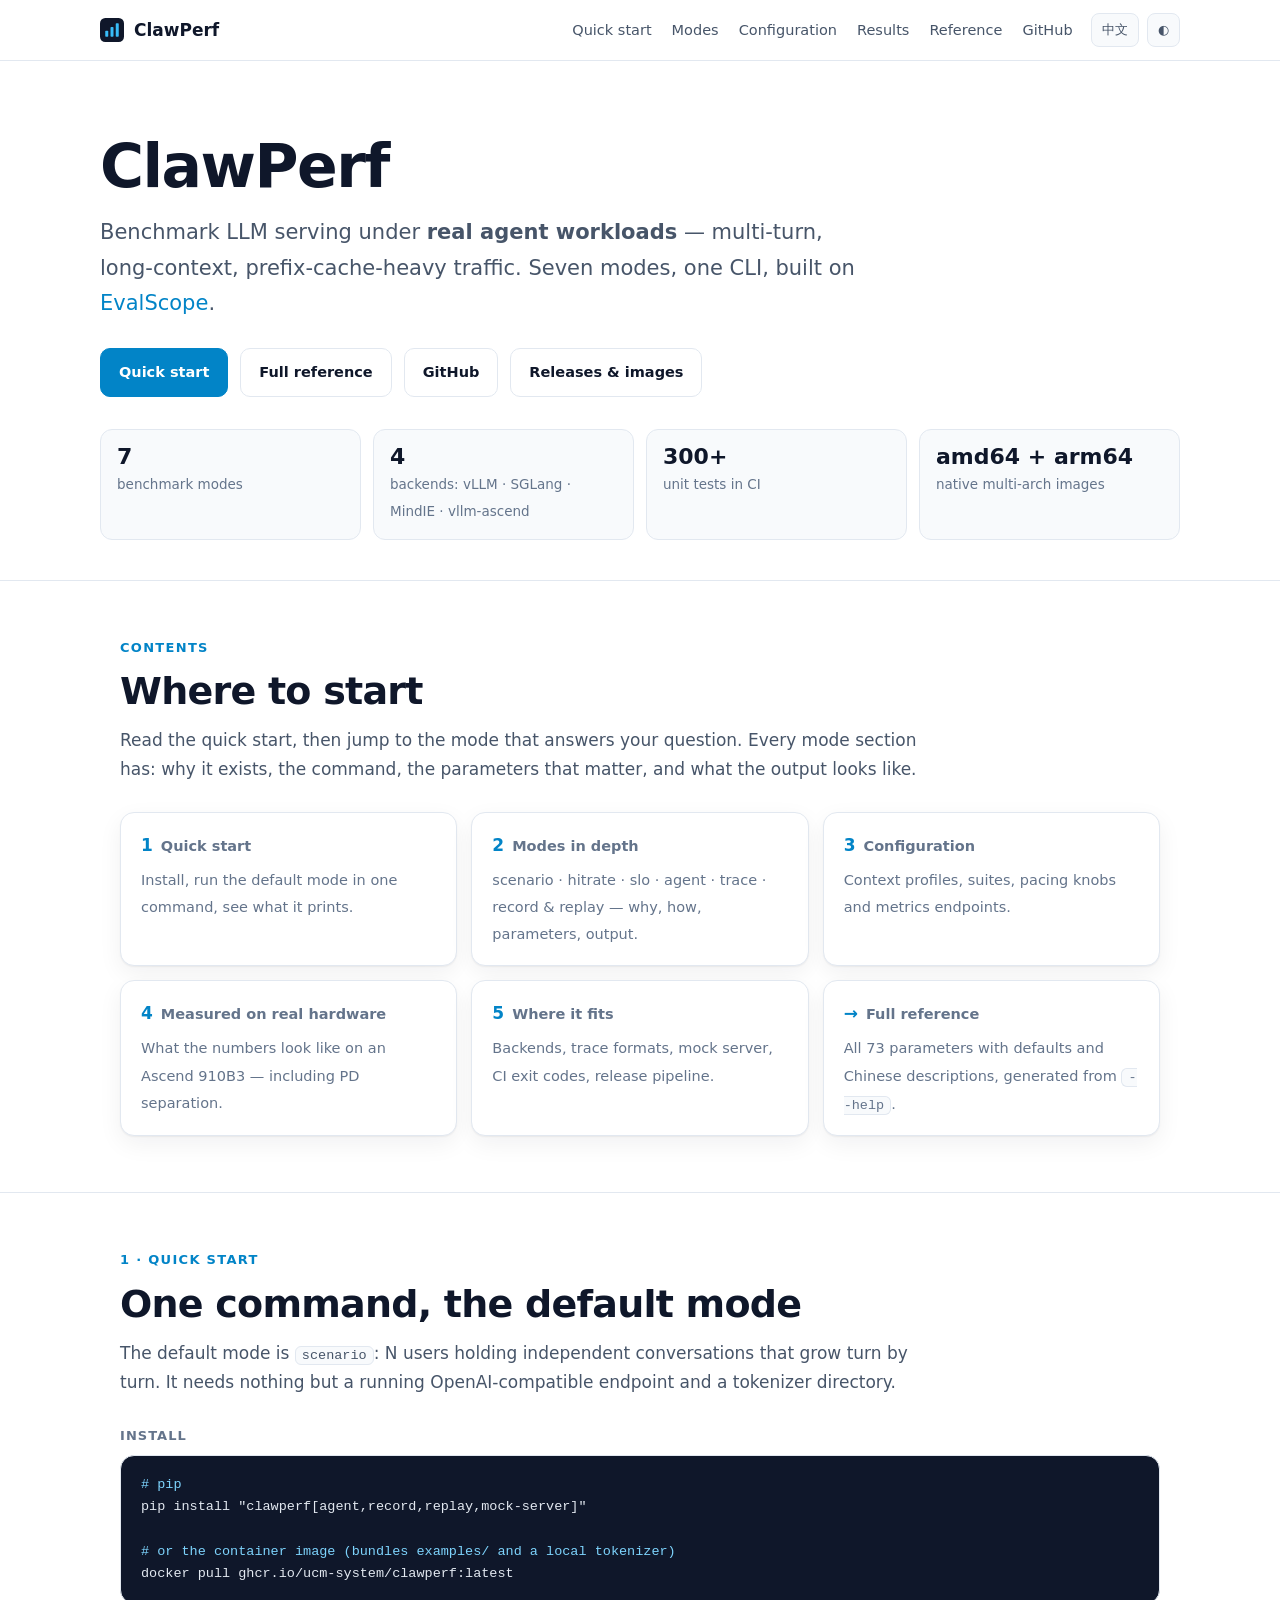
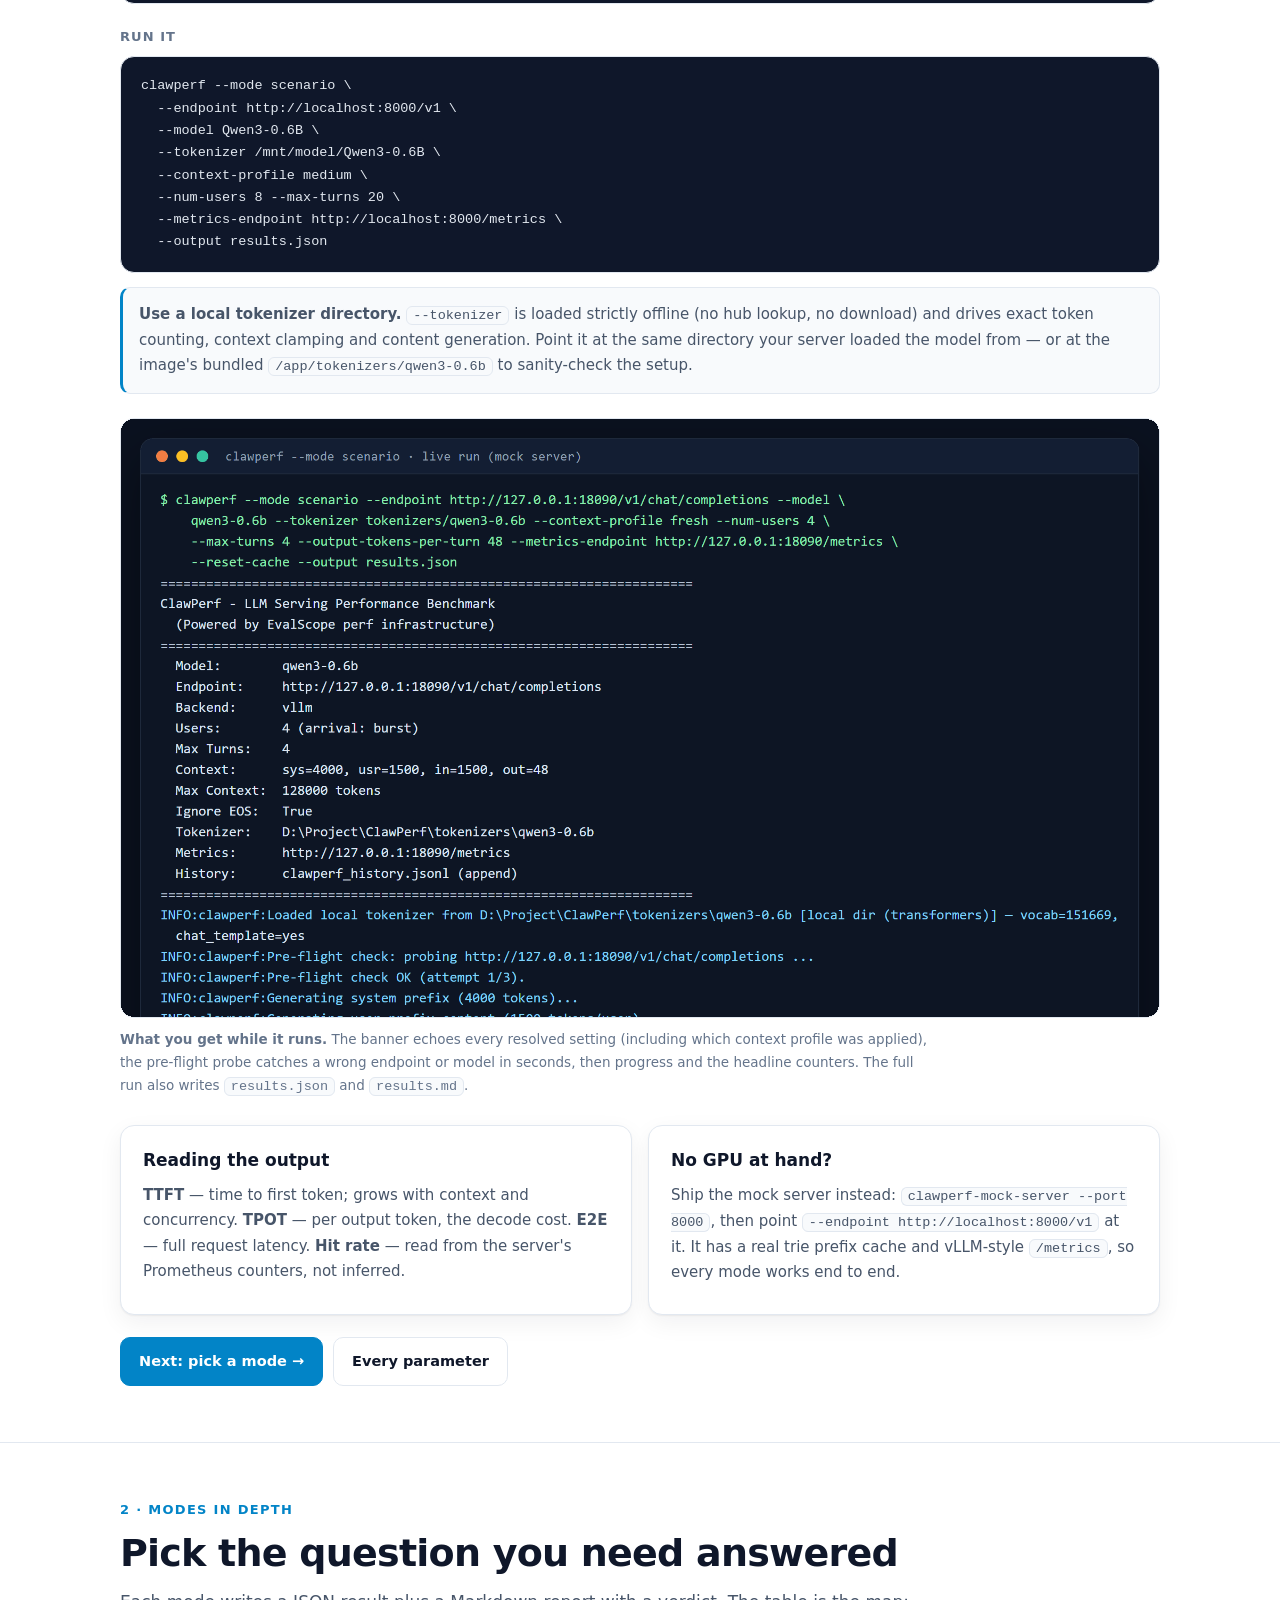
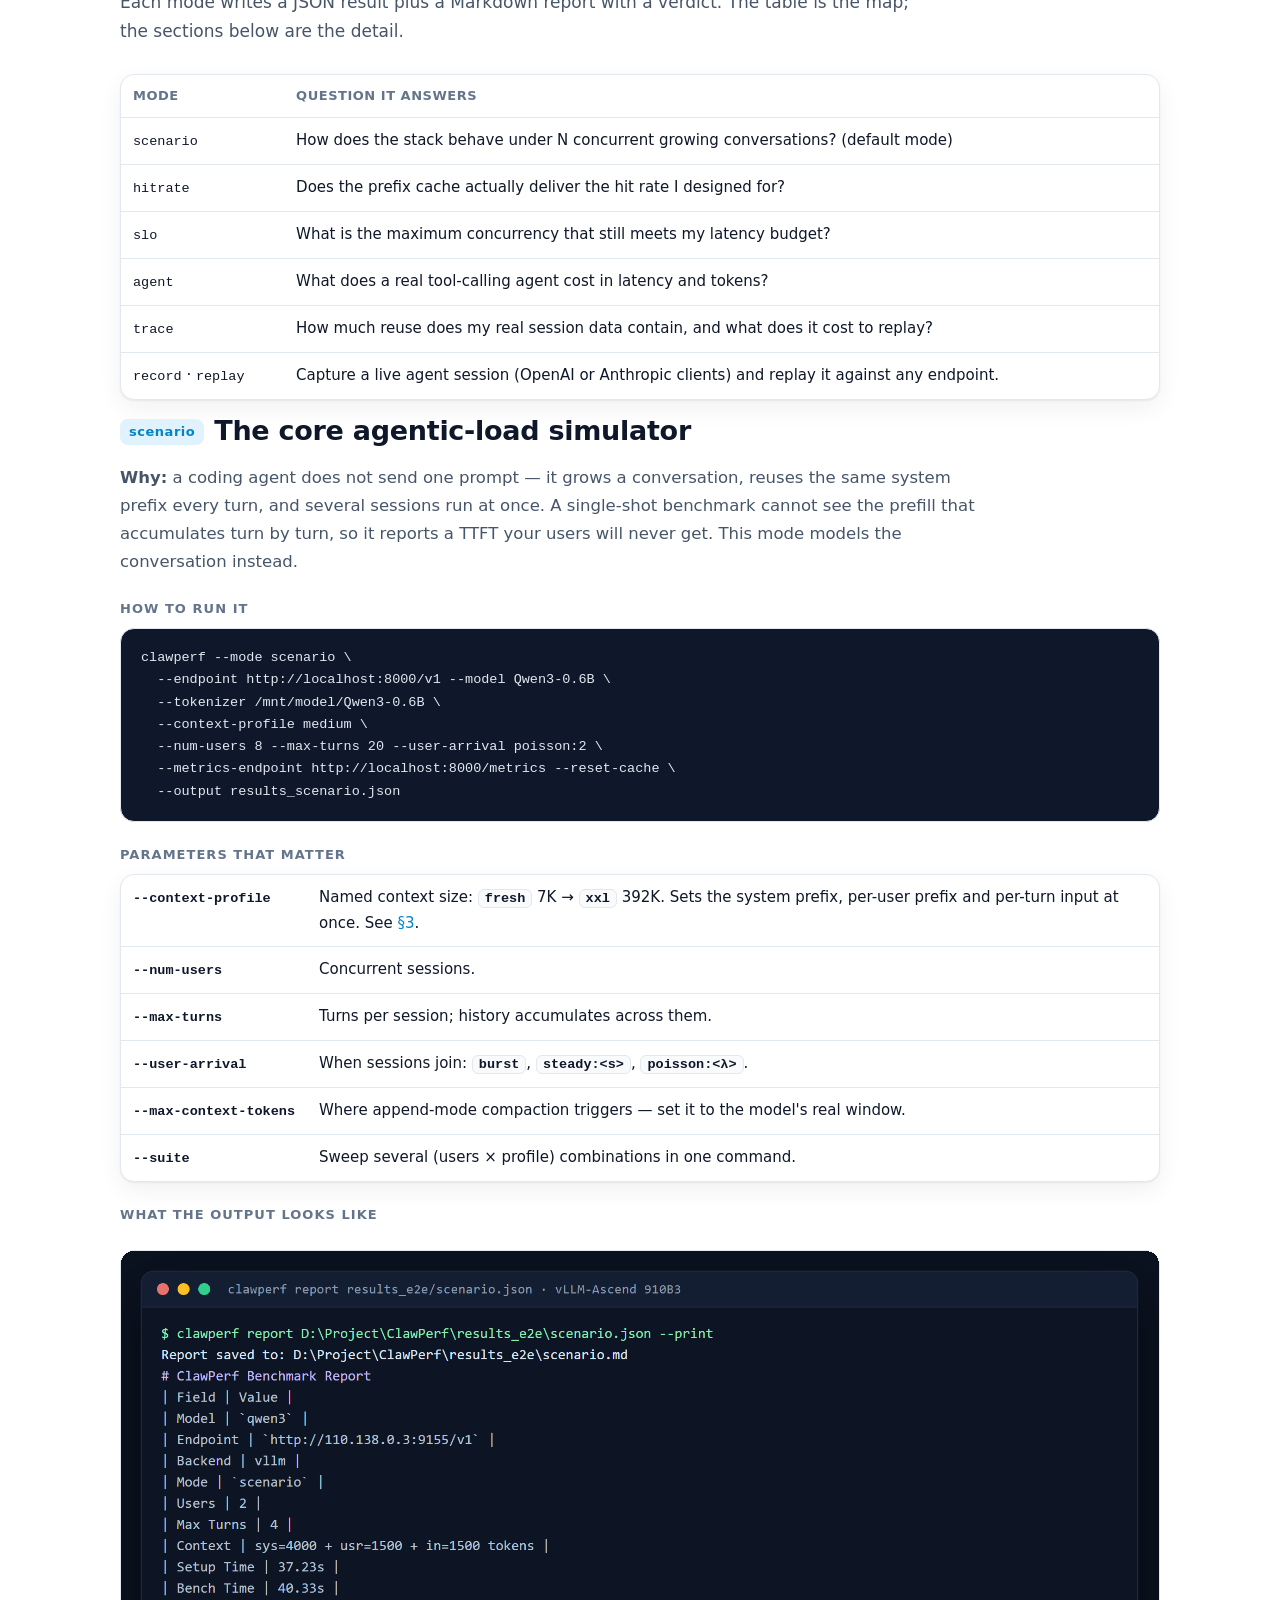
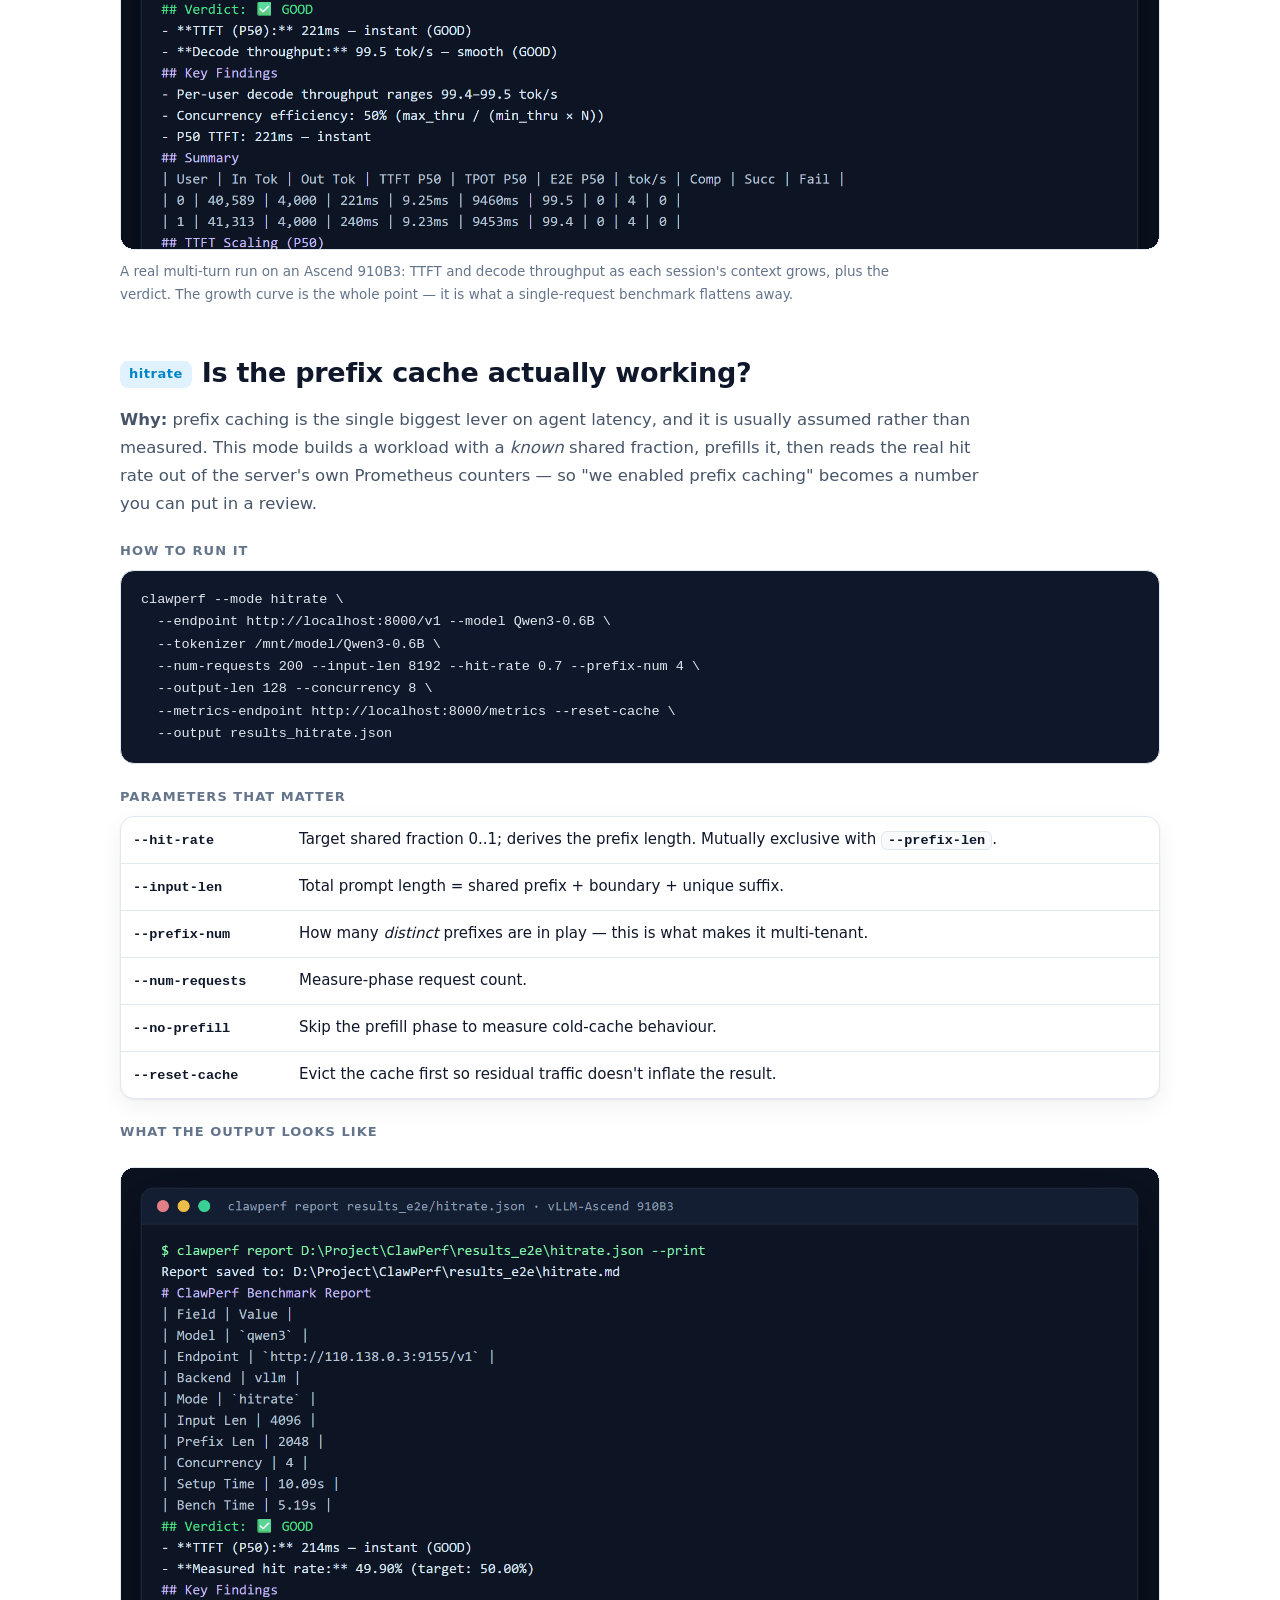
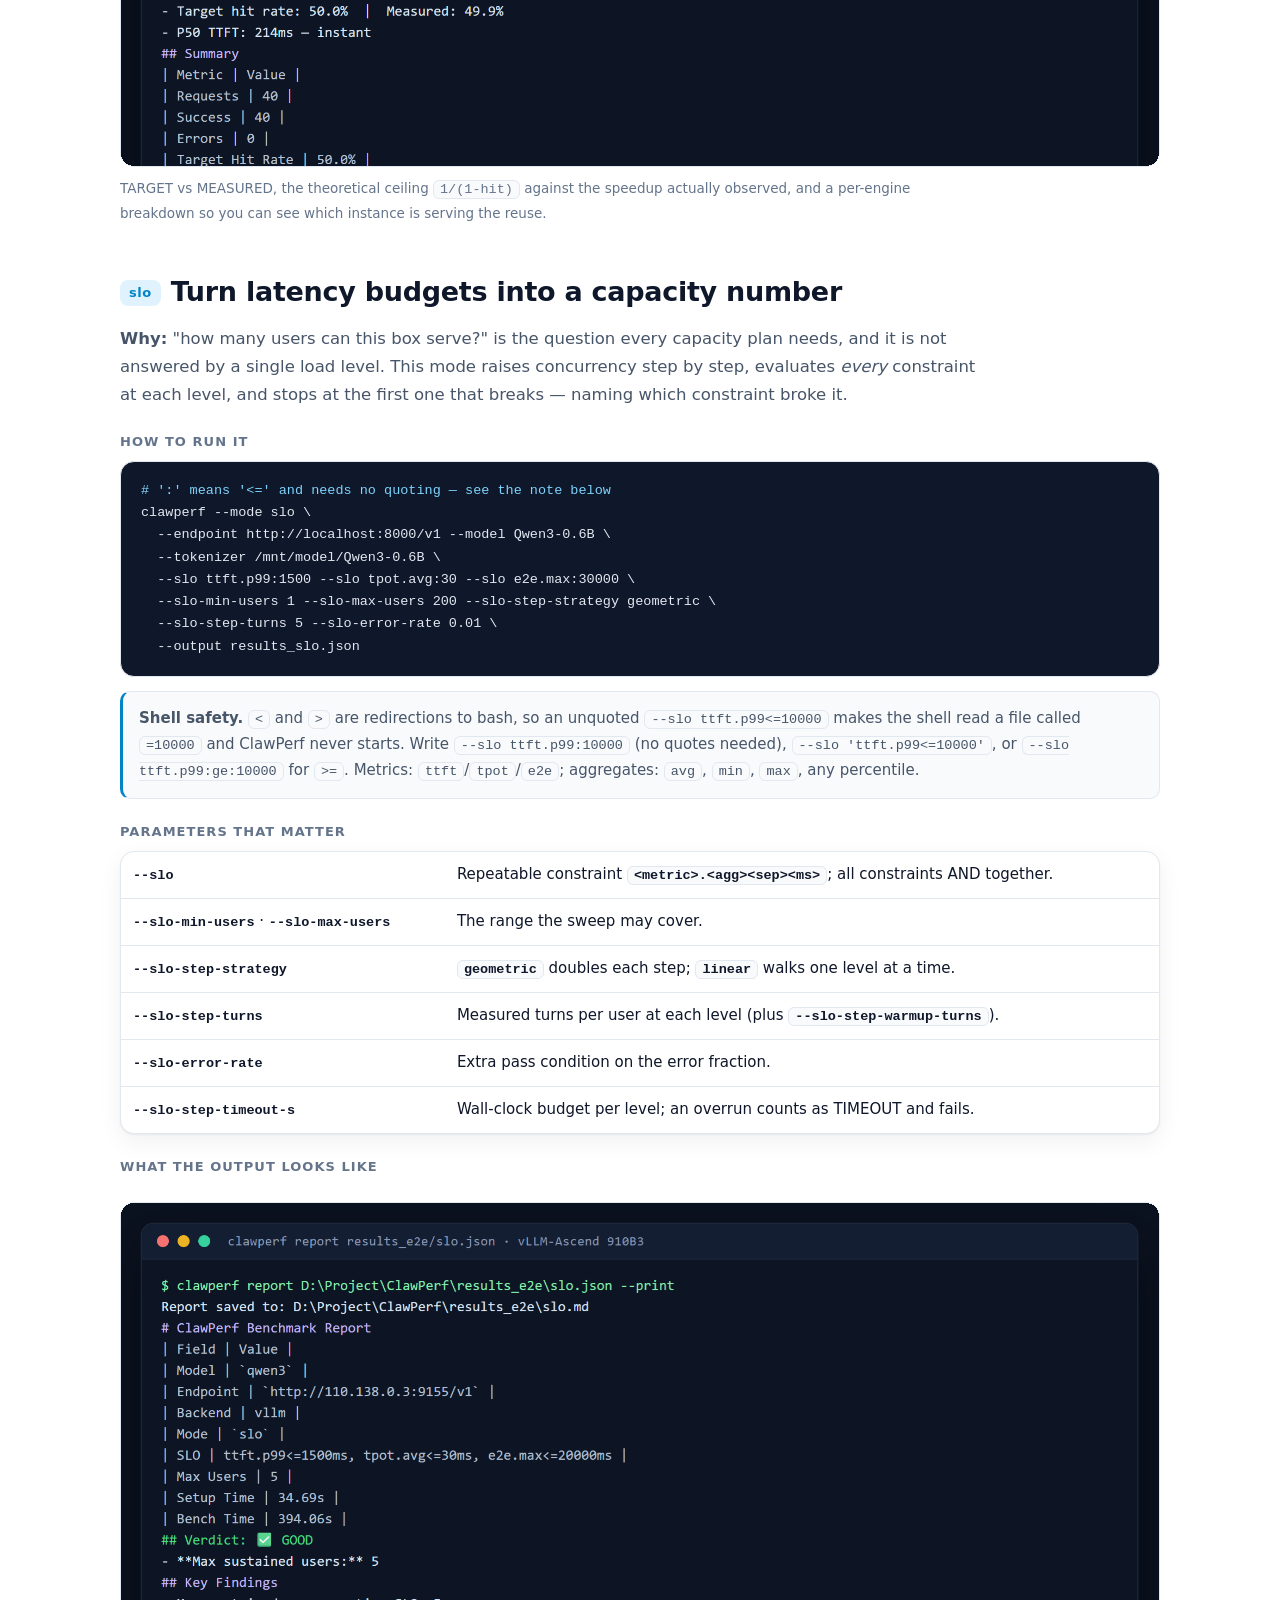
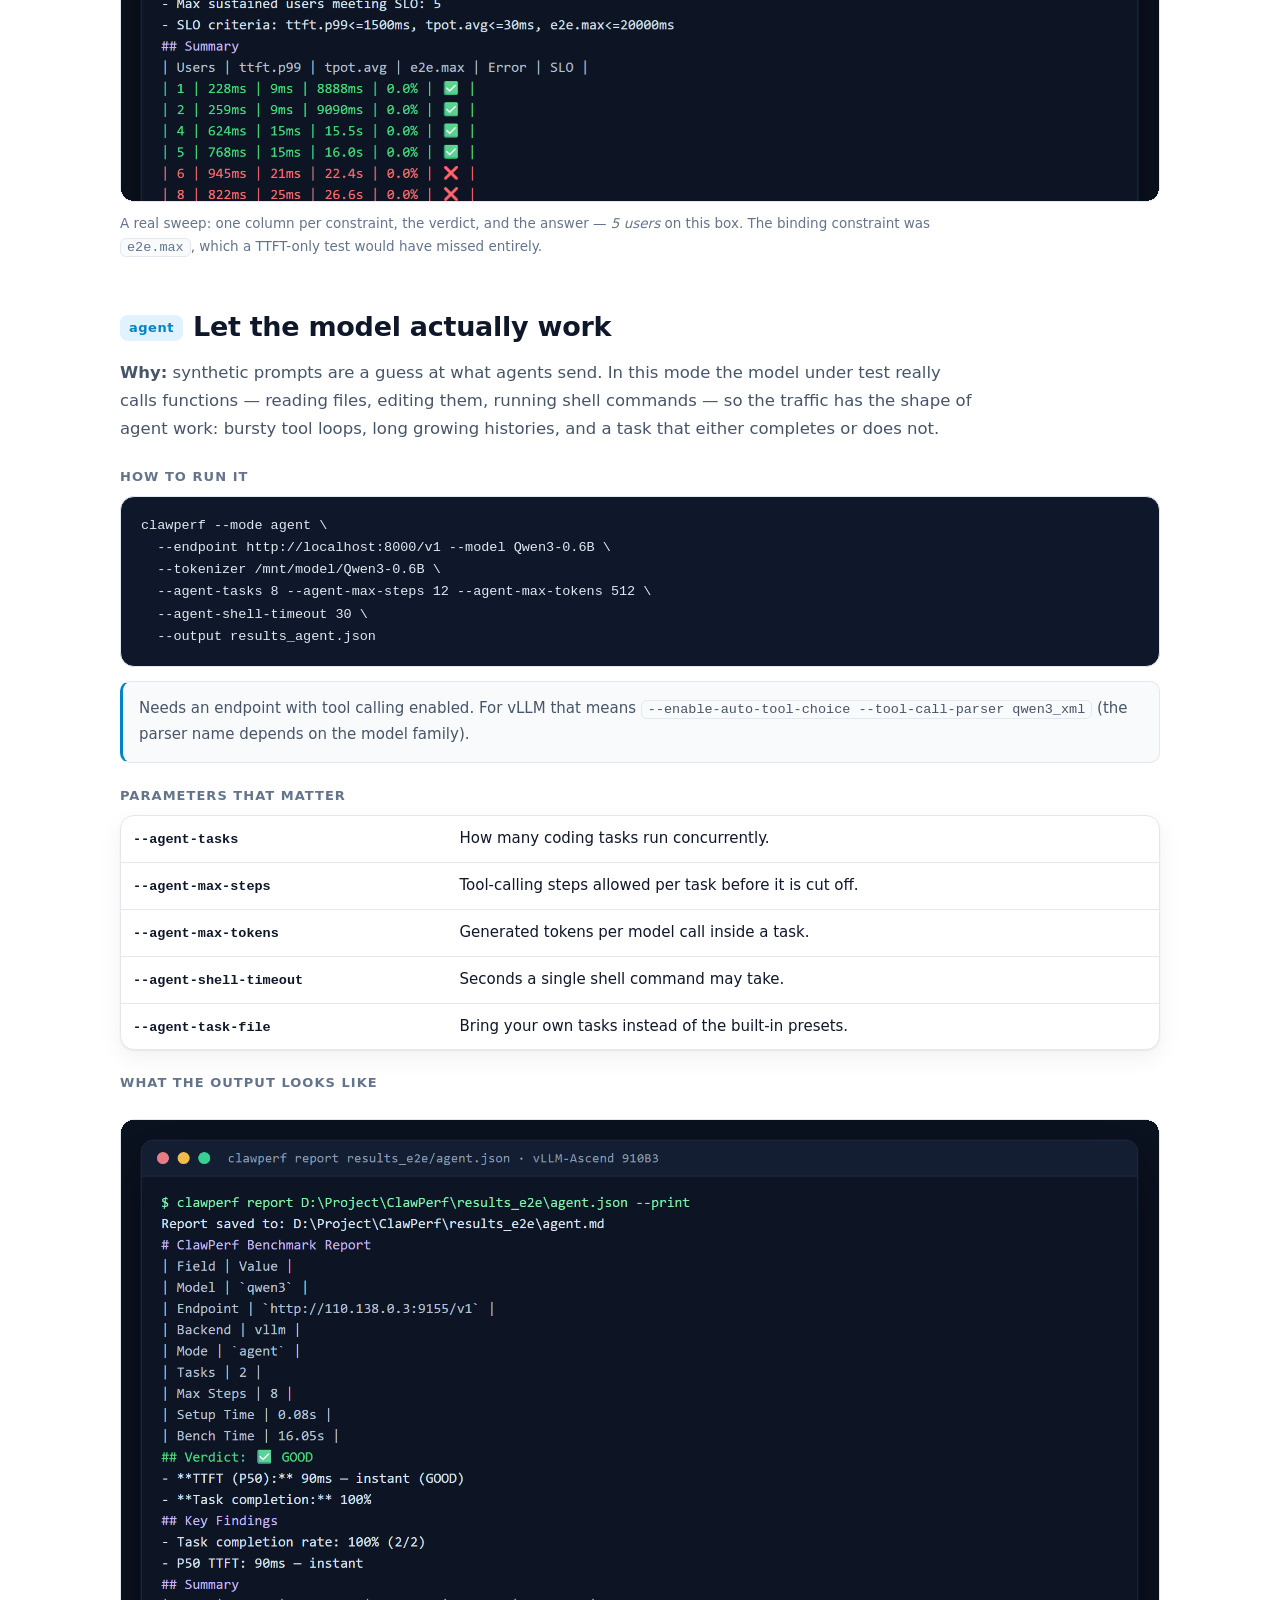
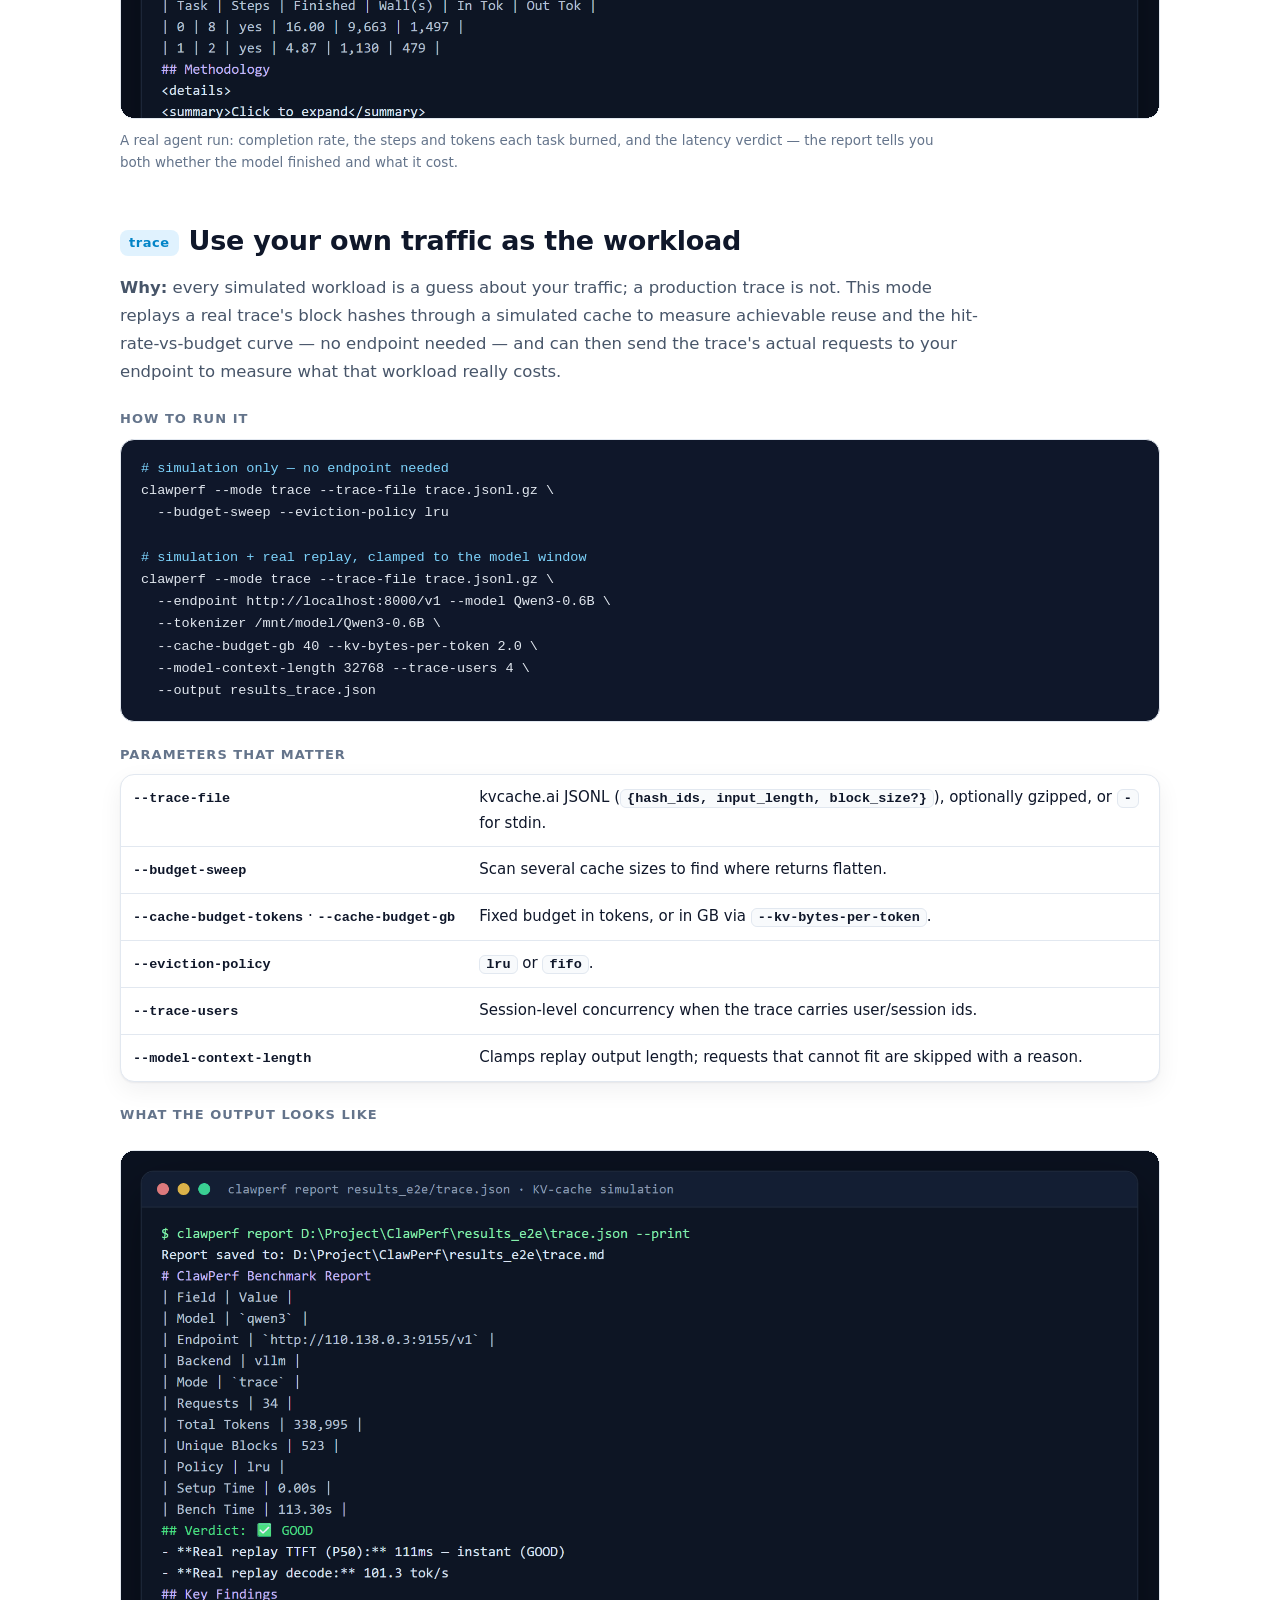
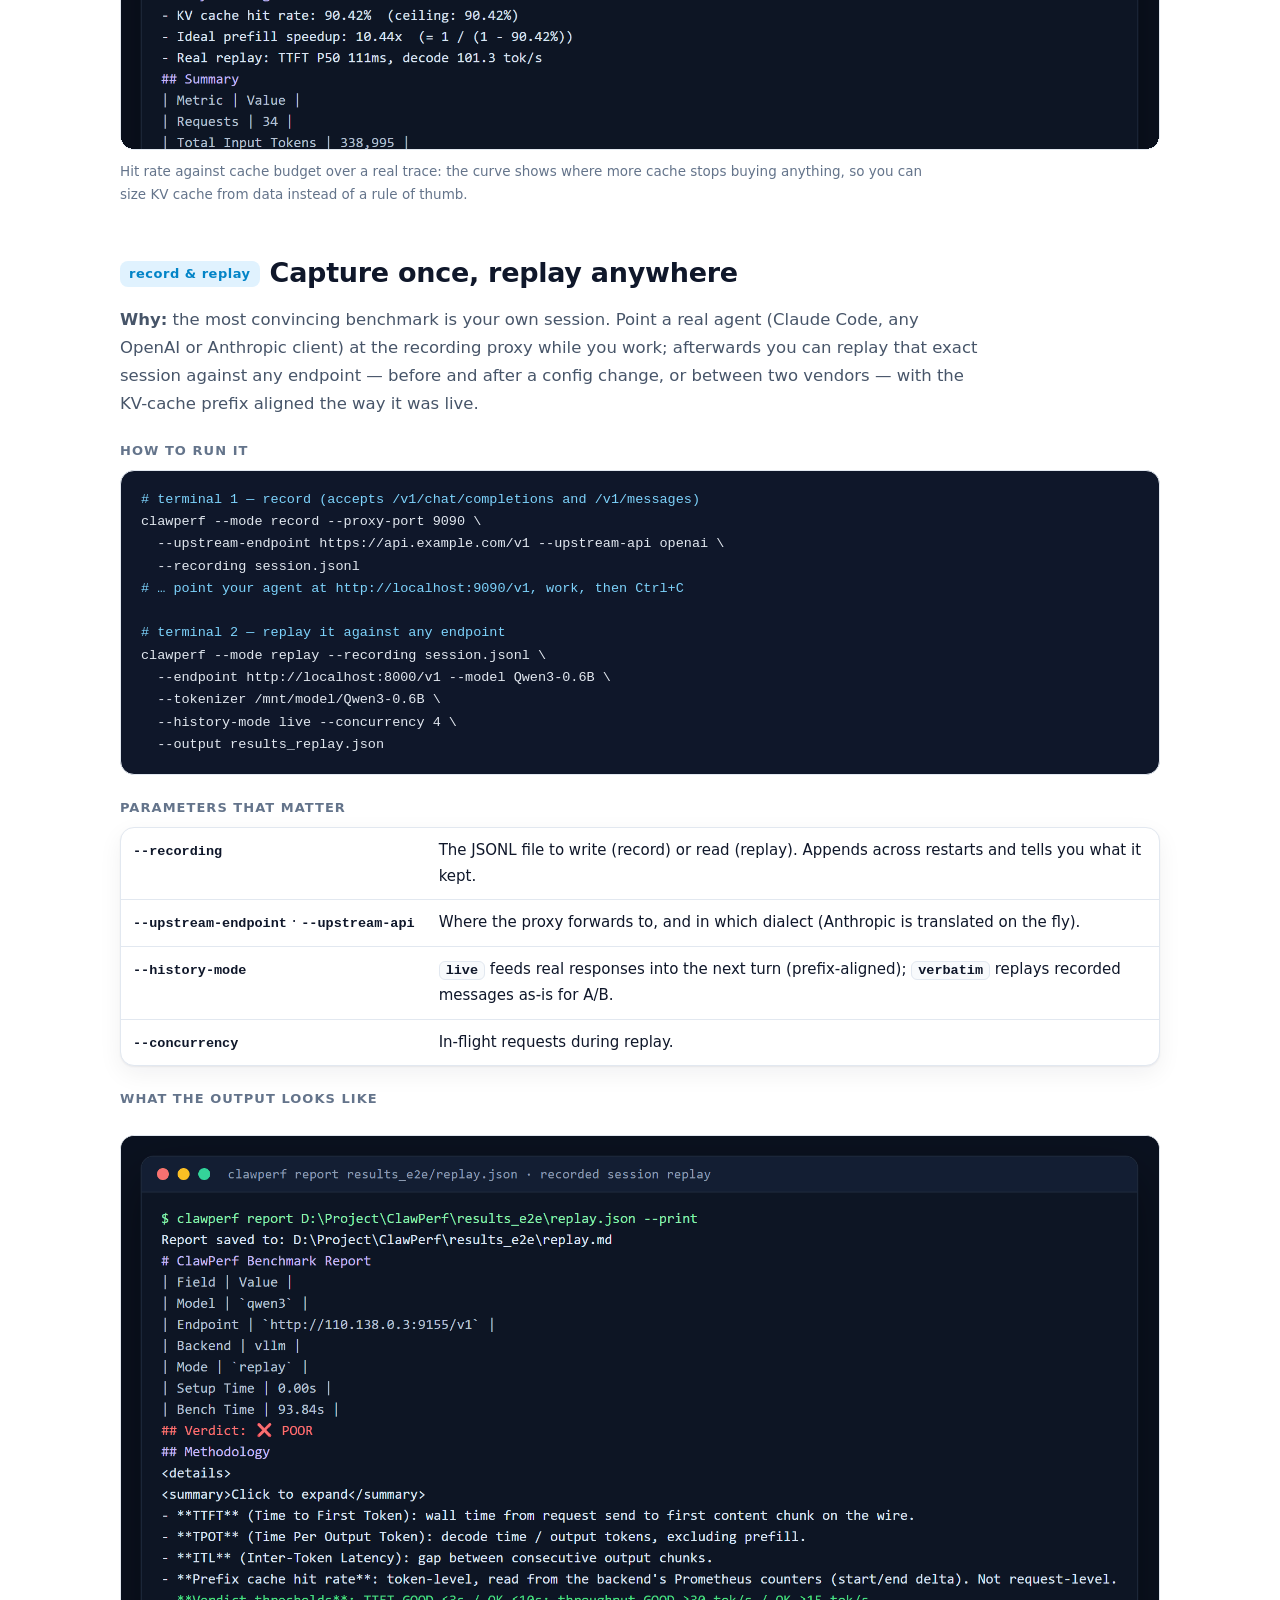
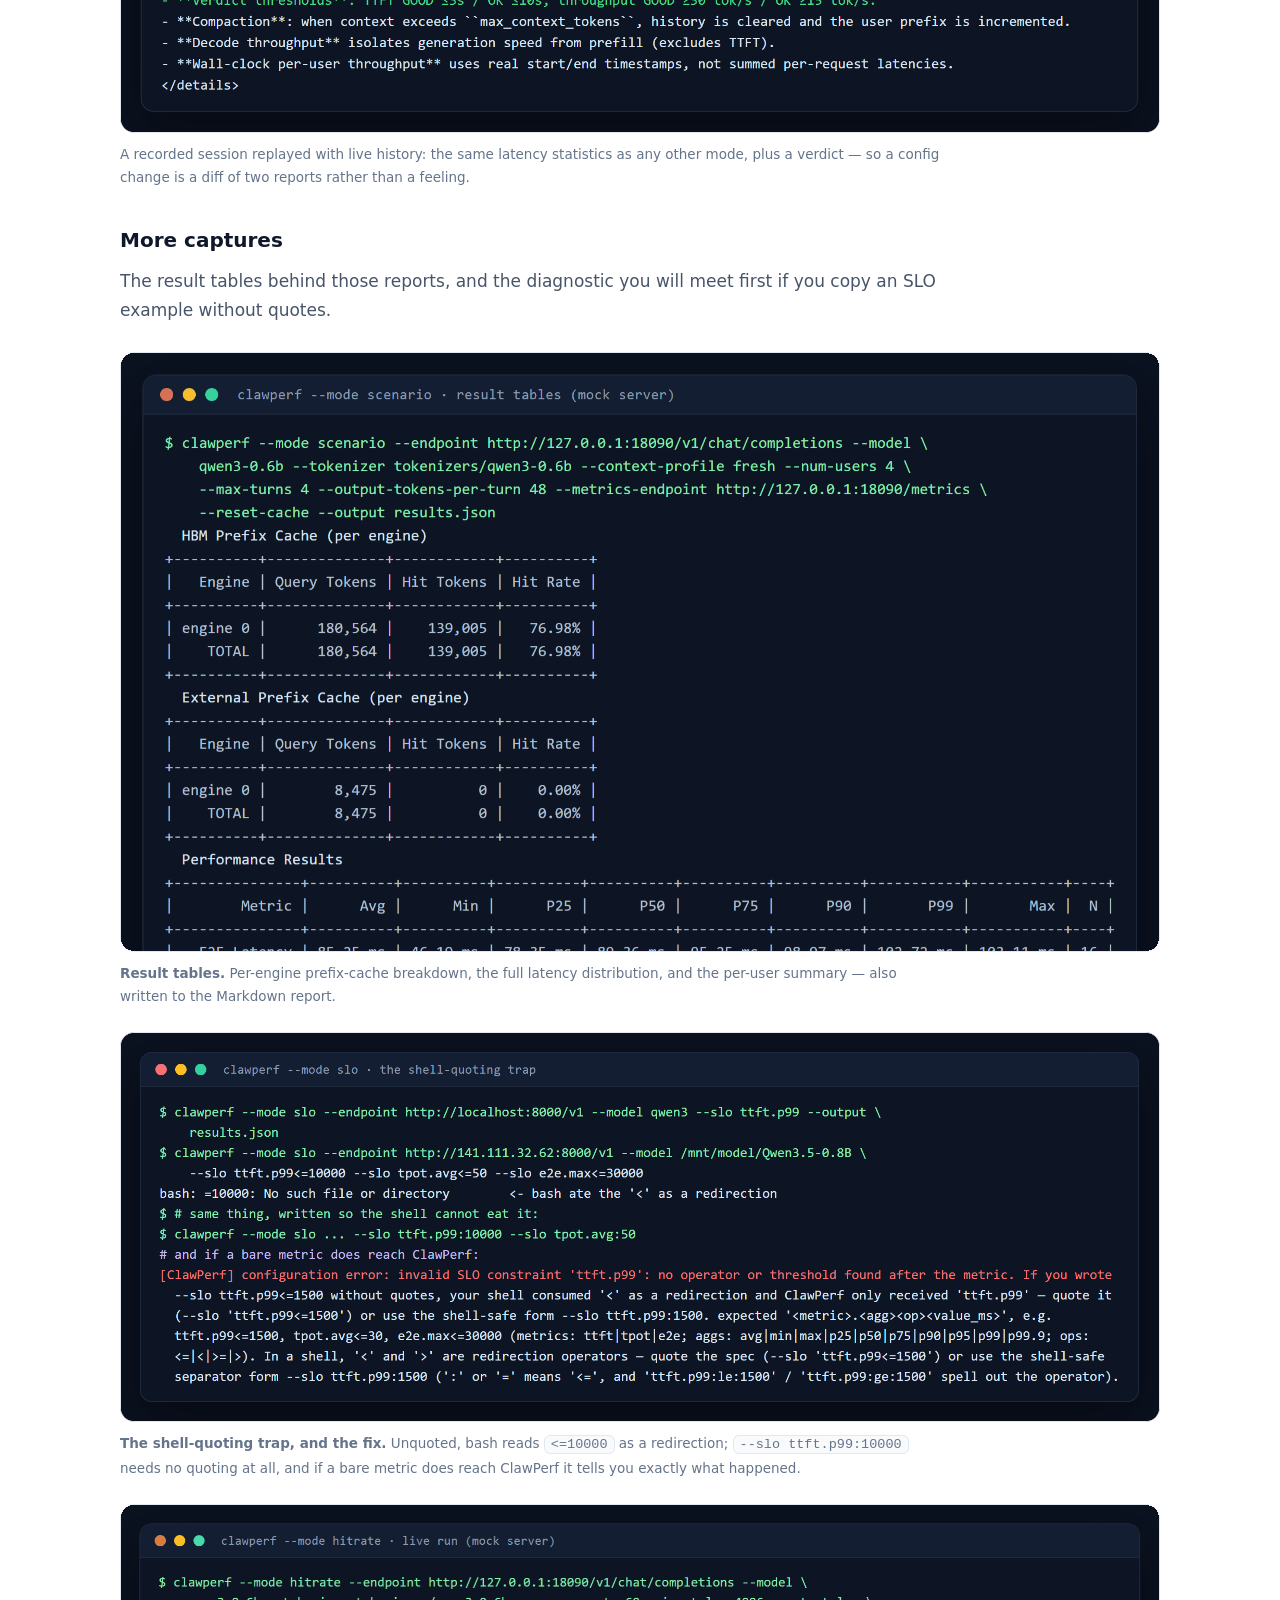
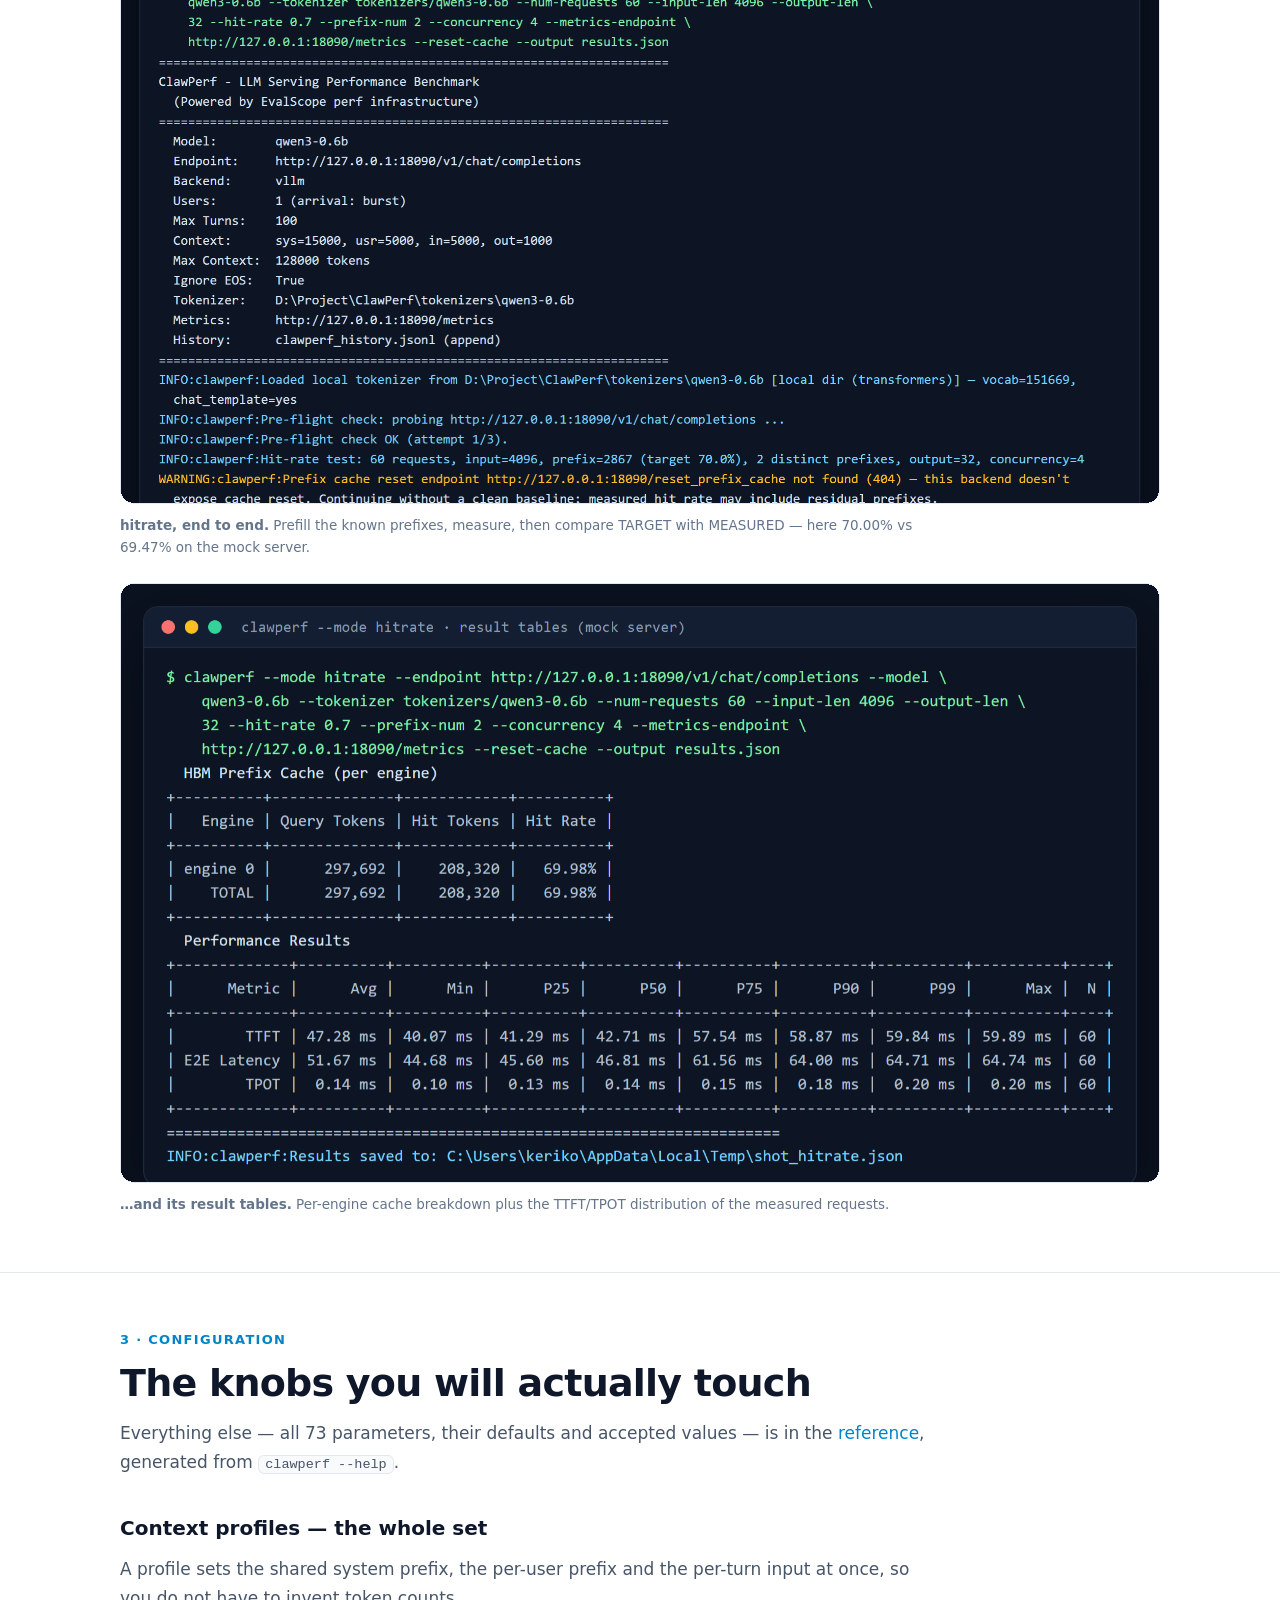
==== commit 49a9f76a: "docs: rebuild the landing page around a quick start and per-mode walkthroughs The old page mixed "wh" ====
--- a/docs/index.html
+++ b/docs/index.html
@@ -71,14 +71,15 @@
     }
   }
   * { box-sizing: border-box; }
-  html { scroll-behavior: smooth; }
+  html { scroll-behavior: smooth; scroll-padding-top: 84px; }
   body {
     margin: 0;
     background: var(--bg);
     color: var(--text);
     font-family: 'PingFang SC', 'Microsoft YaHei', 'Noto Sans CJK SC', -apple-system,
                  BlinkMacSystemFont, 'Segoe UI', system-ui, sans-serif;
-    line-height: 1.65;
+    font-size: 16px;
+    line-height: 1.7;
     -webkit-font-smoothing: antialiased;
   }
   a { color: var(--accent); text-decoration: none; }
@@ -88,21 +89,22 @@
   /* language switching: both trees are in the DOM, CSS picks one */
   html[data-lang="en"] .zh { display: none; }
   html[data-lang="zh"] .en { display: none; }
-  html[data-lang="zh"] body { line-height: 1.8; }
+  html[data-lang="zh"] body { line-height: 1.85; }
 
   header.top {
     position: sticky; top: 0; z-index: 20;
     background: var(--bg);                      /* fallback for no color-mix() */
-    background: color-mix(in srgb, var(--bg) 88%, transparent);
+    background: color-mix(in srgb, var(--bg) 90%, transparent);
     backdrop-filter: blur(8px);
     border-bottom: 1px solid var(--border);
   }
-  .top-inner { display: flex; align-items: center; gap: 16px; padding: 12px 0; }
+  .top-inner { display: flex; align-items: center; gap: 18px; padding: 13px 0; }
   .brand { display: flex; align-items: center; gap: 10px; font-weight: 700; font-size: 17px; color: var(--text); }
   .brand:hover { text-decoration: none; }
   .brand svg { display: block; }
-  nav.links { display: flex; gap: 18px; margin-left: auto; flex-wrap: wrap; }
-  nav.links a { color: var(--text-soft); font-size: 14px; }
+  nav.links { display: flex; gap: 20px; margin-left: auto; flex-wrap: wrap; }
+  nav.links a { color: var(--text-soft); font-size: 14.5px; }
+  nav.links a:hover { color: var(--accent); }
   .toggles { display: flex; gap: 8px; }
   button.toggle {
     font: inherit; font-size: 13px; color: var(--text-soft);
@@ -111,37 +113,69 @@
   }
   button.toggle:hover { border-color: var(--accent); color: var(--accent); }
 
-  .hero { padding: 64px 0 32px; }
-  .hero h1 { font-size: clamp(30px, 5vw, 46px); line-height: 1.2; margin: 0 0 12px; letter-spacing: -.02em; }
-  .hero .lead { font-size: clamp(16px, 2.2vw, 19px); color: var(--text-soft); max-width: 760px; margin: 0 0 22px; }
-  .cta { display: flex; flex-wrap: wrap; gap: 12px; margin-bottom: 28px; }
+  /* ── hero ── */
+  .hero { padding: 72px 0 40px; }
+  .hero h1 { font-size: clamp(38px, 7vw, 60px); line-height: 1.1; margin: 0 0 16px; letter-spacing: -.025em; }
+  .hero .lead { font-size: clamp(17px, 2.3vw, 21px); color: var(--text-soft); max-width: 780px; margin: 0 0 26px; }
+  .cta { display: flex; flex-wrap: wrap; gap: 12px; margin-bottom: 32px; }
   .btn {
     display: inline-flex; align-items: center; gap: 8px;
-    padding: 10px 16px; border-radius: 10px; font-size: 14px; font-weight: 600;
+    padding: 11px 18px; border-radius: 10px; font-size: 14.5px; font-weight: 600;
     border: 1px solid var(--border); background: var(--card); color: var(--text);
   }
   .btn:hover { text-decoration: none; border-color: var(--accent); }
   .btn.primary { background: var(--accent); border-color: var(--accent); color: #fff; }
   .btn.primary:hover { filter: brightness(1.08); }
 
-  .stats { display: grid; grid-template-columns: repeat(auto-fit, minmax(150px, 1fr)); gap: 12px; }
+  .stats { display: grid; grid-template-columns: repeat(auto-fit, minmax(160px, 1fr)); gap: 12px; }
   .stat { background: var(--bg-soft); border: 1px solid var(--border); border-radius: 12px; padding: 14px 16px; }
   .stat b { display: block; font-size: 22px; line-height: 1.2; }
-  .stat span { font-size: 13px; color: var(--text-muted); }
-
-  section { padding: 40px 0; border-top: 1px solid var(--border); }
-  section > .wrap > h2 { font-size: 24px; margin: 0 0 8px; letter-spacing: -.01em; }
-  section > .wrap > p.sub { color: var(--text-muted); margin: 0 0 24px; max-width: 780px; }
-
+  .stat span { font-size: 13.5px; color: var(--text-muted); }
+
+  /* ── sections ── */
+  section { padding: 56px 0; border-top: 1px solid var(--border); }
+  .eyebrow {
+    font-size: 13px; font-weight: 700; letter-spacing: .1em; text-transform: uppercase;
+    color: var(--accent); margin: 0 0 10px;
+  }
+  section > .wrap > h2 { font-size: clamp(28px, 3.8vw, 38px); line-height: 1.2; margin: 0 0 12px; letter-spacing: -.02em; }
+  section > .wrap > p.sub { font-size: 17px; color: var(--text-soft); margin: 0 0 28px; max-width: 820px; }
+  h3.mode-title { font-size: clamp(22px, 2.6vw, 27px); margin: 44px 0 10px; letter-spacing: -.01em; }
+  h3.mode-title:first-of-type { margin-top: 8px; }
+  h3.plain { font-size: 20px; margin: 34px 0 10px; }
+  .mode-num {
+    display: inline-block; font-size: 13px; font-weight: 700; color: var(--accent);
+    background: var(--accent-soft); border-radius: 8px; padding: 2px 9px; margin-right: 10px;
+    vertical-align: middle; letter-spacing: .04em;
+  }
+  .why { font-size: 16.5px; color: var(--text-soft); margin: 0 0 18px; max-width: 860px; }
+  .label {
+    display: block; font-size: 13px; font-weight: 700; letter-spacing: .08em;
+    text-transform: uppercase; color: var(--text-muted); margin: 22px 0 8px;
+  }
+
+  /* ── contents ── */
+  .toc-grid { display: grid; grid-template-columns: repeat(auto-fit, minmax(300px, 1fr)); gap: 14px; }
+  a.toc-card {
+    display: block; background: var(--card); border: 1px solid var(--border);
+    border-radius: 14px; padding: 18px 20px; color: var(--text); box-shadow: var(--shadow);
+  }
+  a.toc-card:hover { text-decoration: none; border-color: var(--accent); }
+  a.toc-card b { display: block; font-size: 17px; margin-bottom: 6px; }
+  a.toc-card b i { font-style: normal; color: var(--accent); margin-right: 8px; font-variant-numeric: tabular-nums; }
+  a.toc-card span { font-size: 14.5px; color: var(--text-muted); }
+
+  /* ── generic blocks ── */
   .grid { display: grid; gap: 16px; }
   .grid.c2 { grid-template-columns: repeat(auto-fit, minmax(300px, 1fr)); }
   .grid.c3 { grid-template-columns: repeat(auto-fit, minmax(240px, 1fr)); }
-  .card { background: var(--card); border: 1px solid var(--border); border-radius: 14px; padding: 18px 20px; box-shadow: var(--shadow); }
-  .card h3 { margin: 0 0 8px; font-size: 16px; }
-  .card p { margin: 0; color: var(--text-soft); font-size: 14.5px; }
+  .card { background: var(--card); border: 1px solid var(--border); border-radius: 14px; padding: 20px 22px; box-shadow: var(--shadow); }
+  .card h3 { margin: 0 0 8px; font-size: 17px; }
+  .card p { margin: 0 0 8px; color: var(--text-soft); font-size: 15px; }
+  .card p:last-child { margin-bottom: 0; }
   .card .tag { display: inline-block; font-size: 12px; color: var(--accent); background: var(--accent-soft); border-radius: 999px; padding: 2px 10px; margin-bottom: 10px; }
 
-  figure { margin: 26px 0 0; }
+  figure { margin: 24px 0 0; }
   figure .frame {
     /* diagrams keep a light card in both themes so the figure is always legible */
     background: #ffffff; border: 1px solid var(--border); border-radius: 14px; padding: 16px;
@@ -149,43 +183,52 @@
   }
   figure img { display: block; width: 100%; max-width: 800px; height: auto; margin: 0 auto; }
   /* Terminal captures: keep tall output scrollable instead of stretching the page. */
-  figure .frame.shot { padding: 0; background: #0b1220; max-height: 620px; overflow-y: auto; }
+  figure .frame.shot { padding: 0; background: #0b1220; max-height: 600px; overflow-y: auto; }
   figure .frame.shot img { max-width: 100%; width: auto; min-width: 320px; }
-  figcaption { color: var(--text-muted); font-size: 13px; margin-top: 10px; text-align: center; }
-
-  table { width: 100%; border-collapse: collapse; font-size: 14.5px; }
+  figcaption { color: var(--text-muted); font-size: 13.5px; margin-top: 10px; max-width: 820px; }
+
+  table { width: 100%; border-collapse: collapse; font-size: 15px; }
   th, td { text-align: left; padding: 10px 12px; border-bottom: 1px solid var(--border); vertical-align: top; }
   th { color: var(--text-muted); font-weight: 600; font-size: 13px; text-transform: uppercase; letter-spacing: .04em; }
   tbody tr:last-child td { border-bottom: none; }
   .tbl-scroll { overflow-x: auto; border: 1px solid var(--border); border-radius: 14px; background: var(--card); box-shadow: var(--shadow); }
-  code, kbd { font-family: ui-monospace, SFMono-Regular, Menlo, Consolas, 'Liberation Mono', monospace; font-size: 13px; }
+  table.kv td:first-child { white-space: nowrap; }
+  table.kv code { font-weight: 600; }
+  code, kbd { font-family: ui-monospace, SFMono-Regular, Menlo, Consolas, 'Liberation Mono', monospace; font-size: 13.5px; }
   code.inline { background: var(--bg-soft); border: 1px solid var(--border); border-radius: 6px; padding: 1px 6px; }
   pre {
-    margin: 0; background: var(--code-bg); color: var(--code-text);
-    border-radius: 14px; padding: 18px; overflow-x: auto; font-size: 13px; line-height: 1.6;
+    margin: 0 0 14px; background: var(--code-bg); color: var(--code-text);
+    border-radius: 14px; padding: 18px 20px; overflow-x: auto; font-size: 13.5px; line-height: 1.65;
     border: 1px solid var(--border);
   }
   pre .c { color: #7dd3fc; }
   pre .m { color: #86efac; }
+  .note {
+    font-size: 15px; color: var(--text-soft); background: var(--bg-soft);
+    border: 1px solid var(--border); border-left: 3px solid var(--accent);
+    border-radius: 10px; padding: 14px 16px; margin: 0 0 14px;
+  }
 
   .bars { display: grid; gap: 10px; margin-top: 6px; }
-  .bar { display: grid; grid-template-columns: 96px 1fr 92px; align-items: center; gap: 12px; font-size: 13.5px; }
+  .bar { display: grid; grid-template-columns: 96px 1fr 92px; align-items: center; gap: 12px; font-size: 14px; }
   .bar .track { background: var(--bg-soft); border: 1px solid var(--border); border-radius: 999px; height: 10px; overflow: hidden; }
   .bar .fill { height: 100%; background: var(--accent); border-radius: 999px; }
   .bar .val { text-align: right; color: var(--text-muted); font-variant-numeric: tabular-nums; }
 
-  .pill { display: inline-block; font-size: 12.5px; border: 1px solid var(--border); background: var(--bg-soft); border-radius: 999px; padding: 3px 11px; margin: 0 6px 6px 0; color: var(--text-soft); }
+  .pill { display: inline-block; font-size: 13px; border: 1px solid var(--border); background: var(--bg-soft); border-radius: 999px; padding: 3px 11px; margin: 0 6px 6px 0; color: var(--text-soft); }
   .ok { color: var(--green); background: var(--green-soft); border-color: transparent; }
   .warn { color: var(--amber); background: var(--amber-soft); border-color: transparent; }
 
-  footer { border-top: 1px solid var(--border); padding: 28px 0 48px; color: var(--text-muted); font-size: 14px; }
-  footer .cols { display: flex; flex-wrap: wrap; gap: 28px; }
-  footer h4 { margin: 0 0 6px; font-size: 13px; color: var(--text-soft); text-transform: uppercase; letter-spacing: .04em; }
-  footer ul { list-style: none; margin: 0; padding: 0; display: grid; gap: 4px; }
-
-  @media (max-width: 720px) {
+  .next { display: flex; flex-wrap: wrap; gap: 10px; align-items: center; margin-top: 22px; }
+  footer { border-top: 1px solid var(--border); padding: 34px 0 56px; color: var(--text-muted); font-size: 14.5px; }
+  footer .cols { display: flex; flex-wrap: wrap; gap: 32px; }
+  footer h4 { margin: 0 0 8px; font-size: 13px; color: var(--text-soft); text-transform: uppercase; letter-spacing: .04em; }
+  footer ul { list-style: none; margin: 0; padding: 0; display: grid; gap: 5px; }
+
+  @media (max-width: 780px) {
     nav.links { display: none; }
     .bar { grid-template-columns: 76px 1fr 80px; }
+    .hero { padding: 48px 0 28px; }
   }
 </style>
 </head>
@@ -205,12 +248,10 @@
       ClawPerf
     </a>
     <nav class="links">
-      <a href="#why"><span class="en">Why</span><span class="zh">为什么</span></a>
+      <a href="#quickstart"><span class="en">Quick start</span><span class="zh">快速开始</span></a>
       <a href="#modes"><span class="en">Modes</span><span class="zh">模式</span></a>
-      <a href="#results"><span class="en">Results</span><span class="zh">实测结果</span></a>
-      <a href="#shots"><span class="en">Screenshots</span><span class="zh">运行截图</span></a>
-      <a href="#start"><span class="en">Quick start</span><span class="zh">快速开始</span></a>
-      <a href="#config"><span class="en">Config</span><span class="zh">配置</span></a>
+      <a href="#config"><span class="en">Configuration</span><span class="zh">配置</span></a>
+      <a href="#results"><span class="en">Results</span><span class="zh">实测</span></a>
       <a href="reference.html"><span class="en">Reference</span><span class="zh">完整参考</span></a>
       <a href="https://github.com/ucm-system/ClawPerf">GitHub</a>
     </nav>
@@ -228,11 +269,10 @@
   <p class="lead zh">面向 <strong>真实 Agent 负载</strong>的 LLM 推理服务性能基准 —— 多轮对话、长上下文、前缀缓存密集的流量。七种模式，一个 CLI，构建在 <a href="https://github.com/modelscope/evalscope">EvalScope</a> 之上。</p>
 
   <div class="cta">
-    <a class="btn primary" href="#start"><span class="en">Get started</span><span class="zh">快速开始</span></a>
+    <a class="btn primary" href="#quickstart"><span class="en">Quick start</span><span class="zh">快速开始</span></a>
     <a class="btn" href="reference.html"><span class="en">Full reference</span><span class="zh">完整参考</span></a>
-    <a class="btn" href="https://github.com/ucm-system/ClawPerf">GitHub</a>
+    <a class="btn" href="https://github.com/ucm-system/ClawPerf"><span class="en">GitHub</span><span class="zh">GitHub 仓库</span></a>
     <a class="btn" href="https://github.com/ucm-system/ClawPerf/releases"><span class="en">Releases &amp; images</span><span class="zh">发行版与镜像</span></a>
-    <a class="btn" href="https://github.com/ucm-system/ClawPerf/blob/main/docs/E2E_TEST_REPORT.md"><span class="en">E2E test report</span><span class="zh">端到端测试报告</span></a>
   </div>
 
   <div class="stats">
@@ -243,56 +283,112 @@
   </div>
 </div>
 
-<section id="why">
+<section id="contents">
   <div class="wrap">
-    <h2><span class="en">Why agent workloads break single-shot benchmarks</span><span class="zh">为什么单次请求压不出 Agent 负载的真实表现</span></h2>
-    <p class="sub en">A coding agent does not send one prompt. It grows a conversation, reuses a shared prefix every turn, calls tools, and runs many sessions at once. ClawPerf models exactly that.</p>
-    <p class="sub zh">编码 Agent 不会只发一次请求：它让上下文不断增长、每轮复用同一段前缀、调用工具，并且多个会话并发。ClawPerf 正是对这些行为建模。</p>
-
-    <div class="grid c2">
-      <div class="card">
-        <span class="tag">01</span>
-        <h3><span class="en">Multi-turn, growing context</span><span class="zh">多轮、增长的上下文</span></h3>
-        <p class="en">N concurrent users keep independent conversations; every turn appends to history, and compaction kicks in when the window is reached. TTFT is measured as context grows from 7K to 100K+ tokens.</p>
-        <p class="zh">N 个并发用户各自维护独立会话；每轮追加历史，触及窗口上限时触发压缩。TTFT 在上下文从 7K 增长到 100K+ token 的过程中被持续测量。</p>
-      </div>
-      <div class="card">
-        <span class="tag">02</span>
-        <h3><span class="en">Prefix-cache reuse, measured at token level</span><span class="zh">前缀缓存复用：token 级实测</span></h3>
-        <p class="en">Hit rate is read from the backend's Prometheus counters (<code class="inline">prefix_cache_hits/queries</code>) as a start/end delta — with a controlled test that verifies a <em>target</em> hit rate against the <em>measured</em> one.</p>
-        <p class="zh">命中率取自后端 Prometheus 计数器（<code class="inline">prefix_cache_hits/queries</code>）的起止差值；并提供受控测试，把<em>目标</em>命中率与<em>实测</em>值对照验证。</p>
-      </div>
-      <div class="card">
-        <span class="tag">03</span>
-        <h3><span class="en">Real tool calls, not simulated ones</span><span class="zh">真实工具调用</span></h3>
-        <p class="en">In <code class="inline">agent</code> mode the model actually calls functions — read/write files, run shell commands — through OpenAI function calling across a growing context.</p>
-        <p class="zh"><code class="inline">agent</code> 模式下模型真的通过 OpenAI function calling 调用工具 —— 读写文件、执行 shell —— 上下文随之增长。</p>
-      </div>
-      <div class="card">
-        <span class="tag">04</span>
-        <h3><span class="en">Capacity, open-loop rate, PD separation</span><span class="zh">容量、开环速率、PD 分离</span></h3>
-        <p class="en">Sweep concurrency against SLOs, drive traffic open-loop at R req/s, and aggregate metrics from every prefill/decode instance of a disaggregated deployment.</p>
-        <p class="zh">按 SLO 扫描并发、以 R req/s 开环施压、并把 PD 分离部署中每个 prefill/decode 实例的指标聚合起来。</p>
-      </div>
-    </div>
-
-    <figure>
-      <div class="frame">
-        <img src="assets/workload.svg" alt="Turns 1 to 3 of an agent session: each request reuses the system prefix, user prefix and conversation history from the prefix cache, with only the newest input cold-prefilled">
-      </div>
-      <figcaption>
-        <span class="en">Each turn reuses everything the previous turn already prefilled — the workload a single-request benchmark cannot see.</span>
-        <span class="zh">每一轮都复用了上一轮已预填充的内容 —— 这正是单请求压测看不到的负载特征。</span>
-      </figcaption>
-    </figure>
+    <p class="eyebrow"><span class="en">Contents</span><span class="zh">目录</span></p>
+    <h2><span class="en">Where to start</span><span class="zh">从这里开始</span></h2>
+    <p class="sub en">Read the quick start, then jump to the mode that answers your question. Every mode section has: why it exists, the command, the parameters that matter, and what the output looks like.</p>
+    <p class="sub zh">先看快速开始，再直接跳到能回答你问题的那个模式。每个模式都按「为什么做 → 怎么用 → 关键参数 → 运行效果」组织。</p>
+
+    <div class="toc-grid">
+      <a class="toc-card" href="#quickstart">
+        <b><i>1</i><span class="en">Quick start</span><span class="zh">快速开始</span></b>
+        <span class="en">Install, run the default mode in one command, see what it prints.</span>
+        <span class="zh">安装、一条命令跑起默认模式、看懂输出。</span>
+      </a>
+      <a class="toc-card" href="#modes">
+        <b><i>2</i><span class="en">Modes in depth</span><span class="zh">模式详解</span></b>
+        <span class="en">scenario · hitrate · slo · agent · trace · record &amp; replay — why, how, parameters, output.</span>
+        <span class="zh">scenario · hitrate · slo · agent · trace · record &amp; replay —— 为什么、怎么用、参数、输出。</span>
+      </a>
+      <a class="toc-card" href="#config">
+        <b><i>3</i><span class="en">Configuration</span><span class="zh">配置</span></b>
+        <span class="en">Context profiles, suites, pacing knobs and metrics endpoints.</span>
+        <span class="zh">上下文档位、套件、施压节奏与指标端点。</span>
+      </a>
+      <a class="toc-card" href="#results">
+        <b><i>4</i><span class="en">Measured on real hardware</span><span class="zh">真机实测</span></b>
+        <span class="en">What the numbers look like on an Ascend 910B3 — including PD separation.</span>
+        <span class="zh">昇腾 910B3 上的真实数字 —— 含 PD 分离。</span>
+      </a>
+      <a class="toc-card" href="#stack">
+        <b><i>5</i><span class="en">Where it fits</span><span class="zh">适用场景</span></b>
+        <span class="en">Backends, trace formats, mock server, CI exit codes, release pipeline.</span>
+        <span class="zh">后端、trace 格式、mock server、CI 退出码、发布流水线。</span>
+      </a>
+      <a class="toc-card" href="reference.html">
+        <b><i>→</i><span class="en">Full reference</span><span class="zh">完整参考</span></b>
+        <span class="en">All 73 parameters with defaults and Chinese descriptions, generated from <code class="inline">--help</code>.</span>
+        <span class="zh">全部 73 个参数（含默认值与中文说明），由 <code class="inline">--help</code> 自动生成。</span>
+      </a>
+    </div>
+  </div>
+</section>
+
+<section id="quickstart">
+  <div class="wrap">
+    <p class="eyebrow"><span class="en">1 · Quick start</span><span class="zh">1 · 快速开始</span></p>
+    <h2><span class="en">One command, the default mode</span><span class="zh">一条命令，跑默认模式</span></h2>
+    <p class="sub en">The default mode is <code class="inline">scenario</code>: N users holding independent conversations that grow turn by turn. It needs nothing but a running OpenAI-compatible endpoint and a tokenizer directory.</p>
+    <p class="sub zh">默认模式是 <code class="inline">scenario</code>：N 个用户各自进行不断增长的多轮会话。只需要一个正在运行的 OpenAI 兼容端点和一个 tokenizer 目录。</p>
+
+    <span class="label"><span class="en">Install</span><span class="zh">安装</span></span>
+    <pre><code><span class="c"># pip</span>
+pip install "clawperf[agent,record,replay,mock-server]"
+
+<span class="c"># or the container image (bundles examples/ and a local tokenizer)</span>
+docker pull ghcr.io/ucm-system/clawperf:latest</code></pre>
+
+    <span class="label"><span class="en">Run it</span><span class="zh">运行</span></span>
+    <pre><code>clawperf --mode scenario \
+  --endpoint http://localhost:8000/v1 \
+  --model Qwen3-0.6B \
+  --tokenizer /mnt/model/Qwen3-0.6B \
+  --context-profile medium \
+  --num-users 8 --max-turns 20 \
+  --metrics-endpoint http://localhost:8000/metrics \
+  --output results.json</code></pre>
+    <p class="note">
+      <span class="en"><b>Use a local tokenizer directory.</b> <code class="inline">--tokenizer</code> is loaded strictly offline (no hub lookup, no download) and drives exact token counting, context clamping and content generation. Point it at the same directory your server loaded the model from — or at the image's bundled <code class="inline">/app/tokenizers/qwen3-0.6b</code> to sanity-check the setup.</span>
+      <span class="zh"><b>请使用本地 tokenizer 目录。</b><code class="inline">--tokenizer</code> 会严格离线加载（不查 hub、不下载），并负责精确分词、上下文裁剪与内容生成。指向服务端加载模型的同一个目录即可 —— 也可以先用镜像内置的 <code class="inline">/app/tokenizers/qwen3-0.6b</code> 验证环境是否正常。</span>
+    </p>
+
+    <figure>
+      <div class="frame shot">
+        <img loading="lazy" src="shots/live-run.png" alt="A live clawperf scenario run: resolved configuration banner, pre-flight probe, progress bar, and the headline counters including prefix-cache hit rate">
+      </div>
+      <figcaption>
+        <span class="en"><b>What you get while it runs.</b> The banner echoes every resolved setting (including which context profile was applied), the pre-flight probe catches a wrong endpoint or model in seconds, then progress and the headline counters. The full run also writes <code class="inline">results.json</code> and <code class="inline">results.md</code>.</span>
+        <span class="zh"><b>运行中看到什么。</b>横幅回显所有已解析的设置（包括生效的上下文档位），预检探针几秒内就能发现 endpoint/模型写错，然后是进度与总体指标。完整运行还会写出 <code class="inline">results.json</code> 与 <code class="inline">results.md</code>。</span>
+      </figcaption>
+    </figure>
+
+    <div class="grid c2" style="margin-top:26px">
+      <div class="card">
+        <h3><span class="en">Reading the output</span><span class="zh">怎么读输出</span></h3>
+        <p class="en"><b>TTFT</b> — time to first token; grows with context and concurrency. <b>TPOT</b> — per output token, the decode cost. <b>E2E</b> — full request latency. <b>Hit rate</b> — read from the server's Prometheus counters, not inferred.</p>
+        <p class="zh"><b>TTFT</b> —— 首 token 时延，随上下文与并发增长。<b>TPOT</b> —— 每输出 token 的解码成本。<b>E2E</b> —— 请求端到端时延。<b>命中率</b> —— 直接读服务端 Prometheus 计数器，而非推断。</p>
+      </div>
+      <div class="card">
+        <h3><span class="en">No GPU at hand?</span><span class="zh">手边没有 GPU？</span></h3>
+        <p class="en">Ship the mock server instead: <code class="inline">clawperf-mock-server --port 8000</code>, then point <code class="inline">--endpoint http://localhost:8000/v1</code> at it. It has a real trie prefix cache and vLLM-style <code class="inline">/metrics</code>, so every mode works end to end.</p>
+        <p class="zh">用内置 mock server 替代：<code class="inline">clawperf-mock-server --port 8000</code>，然后 <code class="inline">--endpoint http://localhost:8000/v1</code>。它带真实的字典树前缀缓存与 vLLM 风格 <code class="inline">/metrics</code>，所有模式都能跑通。</p>
+      </div>
+    </div>
+
+    <div class="next">
+      <a class="btn primary" href="#modes"><span class="en">Next: pick a mode →</span><span class="zh">下一步：选择模式 →</span></a>
+      <a class="btn" href="reference.html#params"><span class="en">Every parameter</span><span class="zh">全部参数</span></a>
+    </div>
   </div>
 </section>
 
 <section id="modes">
   <div class="wrap">
-    <h2><span class="en">Seven modes, three subcommands</span><span class="zh">七种模式 + 三个子命令</span></h2>
-    <p class="sub en">Pick the question you need answered; each mode writes a JSON result plus a Markdown report with a verdict.</p>
-    <p class="sub zh">按你要回答的问题选模式；每种模式都会产出 JSON 结果与带结论的 Markdown 报告。</p>
+    <p class="eyebrow"><span class="en">2 · Modes in depth</span><span class="zh">2 · 模式详解</span></p>
+    <h2><span class="en">Pick the question you need answered</span><span class="zh">按你要回答的问题选模式</span></h2>
+    <p class="sub en">Each mode writes a JSON result plus a Markdown report with a verdict. The table is the map; the sections below are the detail.</p>
+    <p class="sub zh">每种模式都会产出 JSON 结果与带结论的 Markdown 报告。下表是地图，下面是细节。</p>
 
     <div class="tbl-scroll">
       <table>
@@ -308,17 +404,381 @@
           <tr><td><code>slo</code></td><td><span class="en">What is the maximum concurrency that still meets my latency budget?</span><span class="zh">满足时延预算的最大并发是多少？</span></td></tr>
           <tr><td><code>agent</code></td><td><span class="en">What does a real tool-calling agent cost in latency and tokens?</span><span class="zh">真实工具调用 Agent 的时延与 token 成本是多少？</span></td></tr>
           <tr><td><code>trace</code></td><td><span class="en">How much reuse does my real session data contain, and what does it cost to replay?</span><span class="zh">真实会话数据里有多少可复用前缀？回放它代价多大？</span></td></tr>
-          <tr><td><code>record</code></td><td><span class="en">Capture a live agent session (OpenAI or Anthropic clients) as replayable JSONL.</span><span class="zh">把线上 Agent 会话（OpenAI 或 Anthropic 客户端）录成可回放的 JSONL。</span></td></tr>
-          <tr><td><code>replay</code></td><td><span class="en">Replay that recording against any endpoint, with live history so prefixes stay aligned.</span><span class="zh">把录制回放到任意端点，live 历史保证前缀对齐。</span></td></tr>
-          <tr><td><code>report</code> · <code>compare</code> · <code>trace-convert</code></td><td><span class="en">Regenerate a report, diff two runs side by side, convert external trace datasets.</span><span class="zh">重生成报告、两个结果对比、外部 trace 数据集转换。</span></td></tr>
+          <tr><td><code>record</code> · <code>replay</code></td><td><span class="en">Capture a live agent session (OpenAI or Anthropic clients) and replay it against any endpoint.</span><span class="zh">把线上 Agent 会话（OpenAI 或 Anthropic 客户端）录下来，再回放到任意端点。</span></td></tr>
         </tbody>
       </table>
     </div>
+
+    <!-- ── scenario ── -->
+    <h3 class="mode-title" id="mode-scenario"><span class="mode-num">scenario</span><span class="en">The core agentic-load simulator</span><span class="zh">核心 Agent 负载模拟器</span></h3>
+    <p class="why en"><b>Why:</b> a coding agent does not send one prompt — it grows a conversation, reuses the same system prefix every turn, and several sessions run at once. A single-shot benchmark cannot see the prefill that accumulates turn by turn, so it reports a TTFT your users will never get. This mode models the conversation instead.</p>
+    <p class="why zh"><b>为什么做：</b>编码 Agent 不会只发一次请求 —— 它让会话不断增长、每轮复用同一段系统前缀，并且多个会话并发。单次请求压测看不到逐轮累积的预填充量，于是给出一个用户永远拿不到的 TTFT。这个模式直接对「会话」建模。</p>
+
+    <span class="label"><span class="en">How to run it</span><span class="zh">怎么用</span></span>
+    <pre><code>clawperf --mode scenario \
+  --endpoint http://localhost:8000/v1 --model Qwen3-0.6B \
+  --tokenizer /mnt/model/Qwen3-0.6B \
+  --context-profile medium \
+  --num-users 8 --max-turns 20 --user-arrival poisson:2 \
+  --metrics-endpoint http://localhost:8000/metrics --reset-cache \
+  --output results_scenario.json</code></pre>
+
+    <span class="label"><span class="en">Parameters that matter</span><span class="zh">关键参数</span></span>
+    <div class="tbl-scroll">
+      <table class="kv">
+        <tbody>
+          <tr><td><code>--context-profile</code></td><td><span class="en">Named context size: <code class="inline">fresh</code> 7K → <code class="inline">xxl</code> 392K. Sets the system prefix, per-user prefix and per-turn input at once. See <a href="#config">§3</a>.</span><span class="zh">命名的上下文大小：<code class="inline">fresh</code> 7K → <code class="inline">xxl</code> 392K，一次性设定系统前缀、用户前缀与每轮输入。见 <a href="#config">§3</a>。</span></td></tr>
+          <tr><td><code>--num-users</code></td><td><span class="en">Concurrent sessions.</span><span class="zh">并发会话数。</span></td></tr>
+          <tr><td><code>--max-turns</code></td><td><span class="en">Turns per session; history accumulates across them.</span><span class="zh">每个会话的轮数；历史在这些轮之间累积。</span></td></tr>
+          <tr><td><code>--user-arrival</code></td><td><span class="en">When sessions join: <code class="inline">burst</code>, <code class="inline">steady:&lt;s&gt;</code>, <code class="inline">poisson:&lt;λ&gt;</code>.</span><span class="zh">会话加入时机：<code class="inline">burst</code>、<code class="inline">steady:&lt;秒&gt;</code>、<code class="inline">poisson:&lt;λ&gt;</code>。</span></td></tr>
+          <tr><td><code>--max-context-tokens</code></td><td><span class="en">Where append-mode compaction triggers — set it to the model's real window.</span><span class="zh">追加式压缩的触发阈值 —— 设为模型真实窗口。</span></td></tr>
+          <tr><td><code>--suite</code></td><td><span class="en">Sweep several (users × profile) combinations in one command.</span><span class="zh">一条命令扫完多组（并发 × 档位）。</span></td></tr>
+        </tbody>
+      </table>
+    </div>
+
+    <span class="label"><span class="en">What the output looks like</span><span class="zh">运行效果</span></span>
+    <figure>
+      <div class="frame shot">
+        <img loading="lazy" src="shots/scenario.png" alt="clawperf scenario report from a real Ascend 910B3 run: TTFT and decode throughput as context grows, per-turn tables and a verdict">
+      </div>
+      <figcaption>
+        <span class="en">A real multi-turn run on an Ascend 910B3: TTFT and decode throughput as each session's context grows, plus the verdict. The growth curve is the whole point — it is what a single-request benchmark flattens away.</span>
+        <span class="zh">昇腾 910B3 上的真实多轮运行：会话上下文增长时的 TTFT 与解码吞吐，以及最终结论。增长曲线才是重点 —— 单次请求压测会把它抹平。</span>
+      </figcaption>
+    </figure>
+
+    <!-- ── hitrate ── -->
+    <h3 class="mode-title" id="mode-hitrate"><span class="mode-num">hitrate</span><span class="en">Is the prefix cache actually working?</span><span class="zh">前缀缓存到底有没有生效？</span></h3>
+    <p class="why en"><b>Why:</b> prefix caching is the single biggest lever on agent latency, and it is usually assumed rather than measured. This mode builds a workload with a <em>known</em> shared fraction, prefills it, then reads the real hit rate out of the server's own Prometheus counters — so "we enabled prefix caching" becomes a number you can put in a review.</p>
+    <p class="why zh"><b>为什么做：</b>前缀缓存是 Agent 时延上最大的一根杠杆，但通常只是「假设生效」而没有被测量。这个模式构造一个<em>已知</em>共享比例的负载，先预填充，再从服务端自己的 Prometheus 计数器读出真实命中率 —— 于是「我们开了前缀缓存」变成一个可以写进评审的数字。</p>
+
+    <span class="label"><span class="en">How to run it</span><span class="zh">怎么用</span></span>
+    <pre><code>clawperf --mode hitrate \
+  --endpoint http://localhost:8000/v1 --model Qwen3-0.6B \
+  --tokenizer /mnt/model/Qwen3-0.6B \
+  --num-requests 200 --input-len 8192 --hit-rate 0.7 --prefix-num 4 \
+  --output-len 128 --concurrency 8 \
+  --metrics-endpoint http://localhost:8000/metrics --reset-cache \
+  --output results_hitrate.json</code></pre>
+
+    <span class="label"><span class="en">Parameters that matter</span><span class="zh">关键参数</span></span>
+    <div class="tbl-scroll">
+      <table class="kv">
+        <tbody>
+          <tr><td><code>--hit-rate</code></td><td><span class="en">Target shared fraction 0..1; derives the prefix length. Mutually exclusive with <code class="inline">--prefix-len</code>.</span><span class="zh">目标共享比例 0..1，用于反推前缀长度；与 <code class="inline">--prefix-len</code> 互斥。</span></td></tr>
+          <tr><td><code>--input-len</code></td><td><span class="en">Total prompt length = shared prefix + boundary + unique suffix.</span><span class="zh">提示词总长度 = 共享前缀 + 边界 + 各自独有的后缀。</span></td></tr>
+          <tr><td><code>--prefix-num</code></td><td><span class="en">How many <em>distinct</em> prefixes are in play — this is what makes it multi-tenant.</span><span class="zh">有多少个<em>不同</em>前缀 —— 这正是多租户感的来源。</span></td></tr>
+          <tr><td><code>--num-requests</code></td><td><span class="en">Measure-phase request count.</span><span class="zh">测量阶段的请求数。</span></td></tr>
+          <tr><td><code>--no-prefill</code></td><td><span class="en">Skip the prefill phase to measure cold-cache behaviour.</span><span class="zh">跳过预填充阶段，测冷缓存表现。</span></td></tr>
+          <tr><td><code>--reset-cache</code></td><td><span class="en">Evict the cache first so residual traffic doesn't inflate the result.</span><span class="zh">先清空缓存，避免残余流量抬高结果。</span></td></tr>
+        </tbody>
+      </table>
+    </div>
+
+    <span class="label"><span class="en">What the output looks like</span><span class="zh">运行效果</span></span>
+    <figure>
+      <div class="frame shot">
+        <img loading="lazy" src="shots/hitrate.png" alt="clawperf hitrate report from a real run: TARGET versus MEASURED hit rate, the theoretical ceiling and the actual speedup">
+      </div>
+      <figcaption>
+        <span class="en">TARGET vs MEASURED, the theoretical ceiling <code class="inline">1/(1-hit)</code> against the speedup actually observed, and a per-engine breakdown so you can see which instance is serving the reuse.</span>
+        <span class="zh">目标 vs 实测、理论上限 <code class="inline">1/(1-命中率)</code> 与真实观测到的加速比，以及逐引擎明细 —— 可以看出复用发生在哪个实例。</span>
+      </figcaption>
+    </figure>
+
+    <!-- ── slo ── -->
+    <h3 class="mode-title" id="mode-slo"><span class="mode-num">slo</span><span class="en">Turn latency budgets into a capacity number</span><span class="zh">把时延预算变成容量数字</span></h3>
+    <p class="why en"><b>Why:</b> "how many users can this box serve?" is the question every capacity plan needs, and it is not answered by a single load level. This mode raises concurrency step by step, evaluates <em>every</em> constraint at each level, and stops at the first one that breaks — naming which constraint broke it.</p>
+    <p class="why zh"><b>为什么做：</b>「这台机器能支撑多少用户」是每个容量规划都要回答的问题，而单个负载档位答不了。这个模式逐级提高并发，在每一级评估<em>全部</em>约束，并在第一个被打破的档位停下 —— 并指出是哪条约束先破的。</p>
+
+    <span class="label"><span class="en">How to run it</span><span class="zh">怎么用</span></span>
+    <pre><code><span class="c"># ':' means '&lt;=' and needs no quoting — see the note below</span>
+clawperf --mode slo \
+  --endpoint http://localhost:8000/v1 --model Qwen3-0.6B \
+  --tokenizer /mnt/model/Qwen3-0.6B \
+  --slo ttft.p99:1500 --slo tpot.avg:30 --slo e2e.max:30000 \
+  --slo-min-users 1 --slo-max-users 200 --slo-step-strategy geometric \
+  --slo-step-turns 5 --slo-error-rate 0.01 \
+  --output results_slo.json</code></pre>
+    <p class="note">
+      <span class="en"><b>Shell safety.</b> <code class="inline">&lt;</code> and <code class="inline">&gt;</code> are redirections to bash, so an unquoted <code class="inline">--slo ttft.p99&lt;=10000</code> makes the shell read a file called <code class="inline">=10000</code> and ClawPerf never starts. Write <code class="inline">--slo ttft.p99:10000</code> (no quotes needed), <code class="inline">--slo 'ttft.p99&lt;=10000'</code>, or <code class="inline">--slo ttft.p99:ge:10000</code> for <code class="inline">&gt;=</code>. Metrics: <code class="inline">ttft</code>/<code class="inline">tpot</code>/<code class="inline">e2e</code>; aggregates: <code class="inline">avg</code>, <code class="inline">min</code>, <code class="inline">max</code>, any percentile.</span>
+      <span class="zh"><b>Shell 安全。</b><code class="inline">&lt;</code> 和 <code class="inline">&gt;</code> 对 bash 来说是重定向符号，所以不加引号的 <code class="inline">--slo ttft.p99&lt;=10000</code> 会让 shell 去读名为 <code class="inline">=10000</code> 的文件，ClawPerf 根本不会启动。请写成 <code class="inline">--slo ttft.p99:10000</code>（无需引号）、<code class="inline">--slo 'ttft.p99&lt;=10000'</code>，或 <code class="inline">--slo ttft.p99:ge:10000</code> 表示 <code class="inline">&gt;=</code>。指标：<code class="inline">ttft</code>/<code class="inline">tpot</code>/<code class="inline">e2e</code>；统计量：<code class="inline">avg</code>、<code class="inline">min</code>、<code class="inline">max</code> 及任意分位。</span>
+    </p>
+
+    <span class="label"><span class="en">Parameters that matter</span><span class="zh">关键参数</span></span>
+    <div class="tbl-scroll">
+      <table class="kv">
+        <tbody>
+          <tr><td><code>--slo</code></td><td><span class="en">Repeatable constraint <code class="inline">&lt;metric&gt;.&lt;agg&gt;&lt;sep&gt;&lt;ms&gt;</code>; all constraints AND together.</span><span class="zh">可重复的约束 <code class="inline">&lt;指标&gt;.&lt;统计量&gt;&lt;分隔符&gt;&lt;毫秒&gt;</code>；多条之间为「与」关系。</span></td></tr>
+          <tr><td><code>--slo-min-users</code> · <code>--slo-max-users</code></td><td><span class="en">The range the sweep may cover.</span><span class="zh">扫描覆盖的范围。</span></td></tr>
+          <tr><td><code>--slo-step-strategy</code></td><td><span class="en"><code class="inline">geometric</code> doubles each step; <code class="inline">linear</code> walks one level at a time.</span><span class="zh"><code class="inline">geometric</code> 每步翻倍；<code class="inline">linear</code> 逐级递增。</span></td></tr>
+          <tr><td><code>--slo-step-turns</code></td><td><span class="en">Measured turns per user at each level (plus <code class="inline">--slo-step-warmup-turns</code>).</span><span class="zh">每一级每个用户参与测量的轮数（另有 <code class="inline">--slo-step-warmup-turns</code> 预热轮）。</span></td></tr>
+          <tr><td><code>--slo-error-rate</code></td><td><span class="en">Extra pass condition on the error fraction.</span><span class="zh">额外的错误率达标条件。</span></td></tr>
+          <tr><td><code>--slo-step-timeout-s</code></td><td><span class="en">Wall-clock budget per level; an overrun counts as TIMEOUT and fails.</span><span class="zh">每级的墙钟预算；超时记为 TIMEOUT 并判定不达标。</span></td></tr>
+        </tbody>
+      </table>
+    </div>
+
+    <span class="label"><span class="en">What the output looks like</span><span class="zh">运行效果</span></span>
+    <figure>
+      <div class="frame shot">
+        <img loading="lazy" src="shots/slo.png" alt="clawperf slo report from a real Ascend 910B3 sweep: capacity curve with one column per constraint, verdict GOOD, max sustained users 5">
+      </div>
+      <figcaption>
+        <span class="en">A real sweep: one column per constraint, the verdict, and the answer — <i>5 users</i> on this box. The binding constraint was <code class="inline">e2e.max</code>, which a TTFT-only test would have missed entirely.</span>
+        <span class="zh">真机扫描：每条约束一列，给出结论与答案 —— 这台机器是 <i>5 个用户</i>。真正的瓶颈是 <code class="inline">e2e.max</code>，只看 TTFT 的测试会完全漏掉它。</span>
+      </figcaption>
+    </figure>
+
+    <!-- ── agent ── -->
+    <h3 class="mode-title" id="mode-agent"><span class="mode-num">agent</span><span class="en">Let the model actually work</span><span class="zh">让模型真的干活</span></h3>
+    <p class="why en"><b>Why:</b> synthetic prompts are a guess at what agents send. In this mode the model under test really calls functions — reading files, editing them, running shell commands — so the traffic has the shape of agent work: bursty tool loops, long growing histories, and a task that either completes or does not.</p>
+    <p class="why zh"><b>为什么做：</b>合成提示词只是对 Agent 流量的猜测。这个模式让被测模型真的调用工具 —— 读文件、改代码、执行 shell —— 于是流量具备 Agent 工作的形态：突发的工具循环、不断增长的长历史，以及「任务完成或没完成」这个结果。</p>
+
+    <span class="label"><span class="en">How to run it</span><span class="zh">怎么用</span></span>
+    <pre><code>clawperf --mode agent \
+  --endpoint http://localhost:8000/v1 --model Qwen3-0.6B \
+  --tokenizer /mnt/model/Qwen3-0.6B \
+  --agent-tasks 8 --agent-max-steps 12 --agent-max-tokens 512 \
+  --agent-shell-timeout 30 \
+  --output results_agent.json</code></pre>
+    <p class="note">
+      <span class="en">Needs an endpoint with tool calling enabled. For vLLM that means <code class="inline">--enable-auto-tool-choice --tool-call-parser qwen3_xml</code> (the parser name depends on the model family).</span>
+      <span class="zh">需要开启工具调用的端点。vLLM 需要 <code class="inline">--enable-auto-tool-choice --tool-call-parser qwen3_xml</code>（解析器名称随模型系列而定）。</span>
+    </p>
+
+    <span class="label"><span class="en">Parameters that matter</span><span class="zh">关键参数</span></span>
+    <div class="tbl-scroll">
+      <table class="kv">
+        <tbody>
+          <tr><td><code>--agent-tasks</code></td><td><span class="en">How many coding tasks run concurrently.</span><span class="zh">并发运行的编码任务数。</span></td></tr>
+          <tr><td><code>--agent-max-steps</code></td><td><span class="en">Tool-calling steps allowed per task before it is cut off.</span><span class="zh">每个任务在被截断前允许的工具调用步数。</span></td></tr>
+          <tr><td><code>--agent-max-tokens</code></td><td><span class="en">Generated tokens per model call inside a task.</span><span class="zh">任务内每次模型调用的生成 token 上限。</span></td></tr>
+          <tr><td><code>--agent-shell-timeout</code></td><td><span class="en">Seconds a single shell command may take.</span><span class="zh">单条 shell 命令允许的最长秒数。</span></td></tr>
+          <tr><td><code>--agent-task-file</code></td><td><span class="en">Bring your own tasks instead of the built-in presets.</span><span class="zh">用自定义任务替代内置任务集。</span></td></tr>
+        </tbody>
+      </table>
+    </div>
+
+    <span class="label"><span class="en">What the output looks like</span><span class="zh">运行效果</span></span>
+    <figure>
+      <div class="frame shot">
+        <img loading="lazy" src="shots/agent.png" alt="clawperf agent report from a real run: task completion rate, per-task steps and tokens, TTFT and verdict">
+      </div>
+      <figcaption>
+        <span class="en">A real agent run: completion rate, the steps and tokens each task burned, and the latency verdict — the report tells you both whether the model finished and what it cost.</span>
+        <span class="zh">真机 agent 运行：任务完成率、每个任务消耗的步数与 token，以及时延结论 —— 报告同时回答「模型做完了吗」与「花了多少」。</span>
+      </figcaption>
+    </figure>
+
+    <!-- ── trace ── -->
+    <h3 class="mode-title" id="mode-trace"><span class="mode-num">trace</span><span class="en">Use your own traffic as the workload</span><span class="zh">用你自己的流量当负载</span></h3>
+    <p class="why en"><b>Why:</b> every simulated workload is a guess about your traffic; a production trace is not. This mode replays a real trace's block hashes through a simulated cache to measure achievable reuse and the hit-rate-vs-budget curve — no endpoint needed — and can then send the trace's actual requests to your endpoint to measure what that workload really costs.</p>
+    <p class="why zh"><b>为什么做：</b>任何模拟负载都是对你流量的猜测，而生产 trace 不是。这个模式把真实 trace 的 block hash 送进模拟缓存，测出可达复用率与「命中率-预算」曲线（不需要端点）；随后还能把 trace 里的真实请求发到你的端点，测出这份负载的真实代价。</p>
+
+    <span class="label"><span class="en">How to run it</span><span class="zh">怎么用</span></span>
+    <pre><code><span class="c"># simulation only — no endpoint needed</span>
+clawperf --mode trace --trace-file trace.jsonl.gz \
+  --budget-sweep --eviction-policy lru
+
+<span class="c"># simulation + real replay, clamped to the model window</span>
+clawperf --mode trace --trace-file trace.jsonl.gz \
+  --endpoint http://localhost:8000/v1 --model Qwen3-0.6B \
+  --tokenizer /mnt/model/Qwen3-0.6B \
+  --cache-budget-gb 40 --kv-bytes-per-token 2.0 \
+  --model-context-length 32768 --trace-users 4 \
+  --output results_trace.json</code></pre>
+
+    <span class="label"><span class="en">Parameters that matter</span><span class="zh">关键参数</span></span>
+    <div class="tbl-scroll">
+      <table class="kv">
+        <tbody>
+          <tr><td><code>--trace-file</code></td><td><span class="en">kvcache.ai JSONL (<code class="inline">{hash_ids, input_length, block_size?}</code>), optionally gzipped, or <code class="inline">-</code> for stdin.</span><span class="zh">kvcache.ai 格式 JSONL（<code class="inline">{hash_ids, input_length, block_size?}</code>），可 gzip，或用 <code class="inline">-</code> 从标准输入读。</span></td></tr>
+          <tr><td><code>--budget-sweep</code></td><td><span class="en">Scan several cache sizes to find where returns flatten.</span><span class="zh">扫描多个缓存容量档位，找出收益拐点。</span></td></tr>
+          <tr><td><code>--cache-budget-tokens</code> · <code>--cache-budget-gb</code></td><td><span class="en">Fixed budget in tokens, or in GB via <code class="inline">--kv-bytes-per-token</code>.</span><span class="zh">固定预算，按 token 或按 GB（配合 <code class="inline">--kv-bytes-per-token</code>）。</span></td></tr>
+          <tr><td><code>--eviction-policy</code></td><td><span class="en"><code class="inline">lru</code> or <code class="inline">fifo</code>.</span><span class="zh"><code class="inline">lru</code> 或 <code class="inline">fifo</code>。</span></td></tr>
+          <tr><td><code>--trace-users</code></td><td><span class="en">Session-level concurrency when the trace carries user/session ids.</span><span class="zh">trace 带用户/会话标识时的会话级并发。</span></td></tr>
+          <tr><td><code>--model-context-length</code></td><td><span class="en">Clamps replay output length; requests that cannot fit are skipped with a reason.</span><span class="zh">裁剪回放的输出长度；放不下的请求会带原因跳过。</span></td></tr>
+        </tbody>
+      </table>
+    </div>
+
+    <span class="label"><span class="en">What the output looks like</span><span class="zh">运行效果</span></span>
+    <figure>
+      <div class="frame shot">
+        <img loading="lazy" src="shots/trace.png" alt="clawperf trace report: hit rate versus cache budget over a real trace, with the point of diminishing returns and the replay results">
+      </div>
+      <figcaption>
+        <span class="en">Hit rate against cache budget over a real trace: the curve shows where more cache stops buying anything, so you can size KV cache from data instead of a rule of thumb.</span>
+        <span class="zh">真实 trace 下命中率随缓存容量的变化：曲线直接告诉你加到多少就不再划算，于是 KV 缓存可以按数据来定容，而不是拍脑袋。</span>
+      </figcaption>
+    </figure>
+
+    <!-- ── record / replay ── -->
+    <h3 class="mode-title" id="mode-replay"><span class="mode-num">record &amp; replay</span><span class="en">Capture once, replay anywhere</span><span class="zh">录一次，随处回放</span></h3>
+    <p class="why en"><b>Why:</b> the most convincing benchmark is your own session. Point a real agent (Claude Code, any OpenAI or Anthropic client) at the recording proxy while you work; afterwards you can replay that exact session against any endpoint — before and after a config change, or between two vendors — with the KV-cache prefix aligned the way it was live.</p>
+    <p class="why zh"><b>为什么做：</b>最有说服力的基准就是你自己的会话。工作时把真实 Agent（Claude Code 或任意 OpenAI/Anthropic 客户端）指向录制代理，之后就能把这段会话原样回放到任意端点 —— 改配置前后对比、两家供应商对比 —— 并且 KV 缓存前缀与当时一致。</p>
+
+    <span class="label"><span class="en">How to run it</span><span class="zh">怎么用</span></span>
+    <pre><code><span class="c"># terminal 1 — record (accepts /v1/chat/completions and /v1/messages)</span>
+clawperf --mode record --proxy-port 9090 \
+  --upstream-endpoint https://api.example.com/v1 --upstream-api openai \
+  --recording session.jsonl
+<span class="c"># … point your agent at http://localhost:9090/v1, work, then Ctrl+C</span>
+
+<span class="c"># terminal 2 — replay it against any endpoint</span>
+clawperf --mode replay --recording session.jsonl \
+  --endpoint http://localhost:8000/v1 --model Qwen3-0.6B \
+  --tokenizer /mnt/model/Qwen3-0.6B \
+  --history-mode live --concurrency 4 \
+  --output results_replay.json</code></pre>
+
+    <span class="label"><span class="en">Parameters that matter</span><span class="zh">关键参数</span></span>
+    <div class="tbl-scroll">
+      <table class="kv">
+        <tbody>
+          <tr><td><code>--recording</code></td><td><span class="en">The JSONL file to write (record) or read (replay). Appends across restarts and tells you what it kept.</span><span class="zh">写入（record）或读取（replay）的 JSONL 文件；跨重启追加，并提示保留了多少历史。</span></td></tr>
+          <tr><td><code>--upstream-endpoint</code> · <code>--upstream-api</code></td><td><span class="en">Where the proxy forwards to, and in which dialect (Anthropic is translated on the fly).</span><span class="zh">代理转发到哪里、用哪种协议（Anthropic 会被实时翻译）。</span></td></tr>
+          <tr><td><code>--history-mode</code></td><td><span class="en"><code class="inline">live</code> feeds real responses into the next turn (prefix-aligned); <code class="inline">verbatim</code> replays recorded messages as-is for A/B.</span><span class="zh"><code class="inline">live</code> 把真实返回作为下一轮历史（前缀对齐）；<code class="inline">verbatim</code> 原样回放录制内容，适合 A/B。</span></td></tr>
+          <tr><td><code>--concurrency</code></td><td><span class="en">In-flight requests during replay.</span><span class="zh">回放时的在途请求数。</span></td></tr>
+        </tbody>
+      </table>
+    </div>
+
+    <span class="label"><span class="en">What the output looks like</span><span class="zh">运行效果</span></span>
+    <figure>
+      <div class="frame shot">
+        <img loading="lazy" src="shots/replay.png" alt="clawperf replay report: the recorded session replayed against an endpoint with latency statistics and a verdict">
+      </div>
+      <figcaption>
+        <span class="en">A recorded session replayed with live history: the same latency statistics as any other mode, plus a verdict — so a config change is a diff of two reports rather than a feeling.</span>
+        <span class="zh">按 live 历史回放的录制会话：与其他模式一致的时延统计与结论 —— 于是配置改动的效果是两份报告的差异，而不是一种感觉。</span>
+      </figcaption>
+    </figure>
+
+    <h3 class="plain"><span class="en">More captures</span><span class="zh">更多截图</span></h3>
+    <p class="sub en">The result tables behind those reports, and the diagnostic you will meet first if you copy an SLO example without quotes.</p>
+    <p class="sub zh">报告背后的结果明细表，以及不加引号复制 SLO 示例时最先遇到的报错提示。</p>
+
+    <figure>
+      <div class="frame shot">
+        <img loading="lazy" src="shots/live-tables.png" alt="clawperf result tables: per-engine prefix-cache breakdown, latency distribution avg/min/P25..P99/max, and per-user summary">
+      </div>
+      <figcaption>
+        <span class="en"><b>Result tables.</b> Per-engine prefix-cache breakdown, the full latency distribution, and the per-user summary — also written to the Markdown report.</span>
+        <span class="zh"><b>结果明细表。</b>逐引擎前缀缓存明细、完整时延分布与按用户汇总 —— 同样会写进 Markdown 报告。</span>
+      </figcaption>
+    </figure>
+
+    <figure>
+      <div class="frame shot">
+        <img loading="lazy" src="shots/shell-safety.png" alt="bash rejecting an unquoted --slo ttft.p99<=10000 with 'No such file or directory', next to the shell-safe spelling and ClawPerf's diagnostic for a bare metric">
+      </div>
+      <figcaption>
+        <span class="en"><b>The shell-quoting trap, and the fix.</b> Unquoted, bash reads <code class="inline">&lt;=10000</code> as a redirection; <code class="inline">--slo ttft.p99:10000</code> needs no quoting at all, and if a bare metric does reach ClawPerf it tells you exactly what happened.</span>
+        <span class="zh"><b>shell 引号陷阱与解法。</b>不加引号时 bash 把 <code class="inline">&lt;=10000</code> 当重定向；<code class="inline">--slo ttft.p99:10000</code> 完全不需要引号，而裸指标名真的传进来时 ClawPerf 会明确告诉你发生了什么。</span>
+      </figcaption>
+    </figure>
+
+    <figure>
+      <div class="frame shot">
+        <img loading="lazy" src="shots/live-hitrate.png" alt="A live clawperf hitrate run against the mock server: prefill phase, measured phase, and the TARGET versus MEASURED hit rate table">
+      </div>
+      <figcaption>
+        <span class="en"><b>hitrate, end to end.</b> Prefill the known prefixes, measure, then compare TARGET with MEASURED — here 70.00% vs 69.47% on the mock server.</span>
+        <span class="zh"><b>hitrate 全流程。</b>先注入已知前缀，再测量，然后对比目标与实测 —— mock server 上是 70.00% vs 69.47%。</span>
+      </figcaption>
+    </figure>
+
+    <figure>
+      <div class="frame shot">
+        <img loading="lazy" src="shots/live-hitrate-tables.png" alt="clawperf hitrate result tables: per-engine cache breakdown and the TTFT/TPOT distribution of the measured requests">
+      </div>
+      <figcaption>
+        <span class="en"><b>…and its result tables.</b> Per-engine cache breakdown plus the TTFT/TPOT distribution of the measured requests.</span>
+        <span class="zh"><b>……以及它的结果明细表。</b>逐引擎缓存明细，加上被测量请求的 TTFT/TPOT 分布。</span>
+      </figcaption>
+    </figure>
+  </div>
+</section>
+
+<section id="config">
+  <div class="wrap">
+    <p class="eyebrow"><span class="en">3 · Configuration</span><span class="zh">3 · 配置</span></p>
+    <h2><span class="en">The knobs you will actually touch</span><span class="zh">你真正会动的几个旋钮</span></h2>
+    <p class="sub en">Everything else — all 73 parameters, their defaults and accepted values — is in the <a href="reference.html#params">reference</a>, generated from <code class="inline">clawperf --help</code>.</p>
+    <p class="sub zh">其余全部内容 —— 73 个参数、默认值与可选值 —— 都在<a href="reference.html#params">完整参考</a>里，由 <code class="inline">clawperf --help</code> 自动生成。</p>
+
+    <h3 class="plain"><span class="en">Context profiles — the whole set</span><span class="zh">上下文档位 —— 全部档位</span></h3>
+    <p class="sub en">A profile sets the shared system prefix, the per-user prefix and the per-turn input at once, so you do not have to invent token counts.</p>
+    <p class="sub zh">一个档位同时设定共享系统前缀、每用户前缀与每轮输入三个数字，免去自己拼 token 数。</p>
+    <div class="tbl-scroll">
+      <table>
+        <thead>
+          <tr>
+            <th><span class="en">Profile</span><span class="zh">档位</span></th>
+            <th><span class="en">system prefix</span><span class="zh">系统前缀</span></th>
+            <th><span class="en">user prefix</span><span class="zh">用户前缀</span></th>
+            <th><span class="en">input / turn</span><span class="zh">每轮输入</span></th>
+            <th><span class="en">base context</span><span class="zh">基础上下文</span></th>
+          </tr>
+        </thead>
+        <tbody>
+          <tr><td><code class="inline">fresh</code></td><td>4,000</td><td>1,500</td><td>1,500</td><td><b>7K</b> — <span class="en">smoke test</span><span class="zh">冒烟测试</span></td></tr>
+          <tr><td><code class="inline">short</code></td><td>14,000</td><td>5,000</td><td>3,000</td><td><b>22K</b> — <span class="en">short chat, a few tool calls</span><span class="zh">短对话 + 少量工具调用</span></td></tr>
+          <tr><td><code class="inline">medium</code></td><td>28,000</td><td>10,000</td><td>5,000</td><td><b>43K</b> — <span class="en">typical coding session</span><span class="zh">典型编码会话</span></td></tr>
+          <tr><td><code class="inline">long</code></td><td>50,000</td><td>18,000</td><td>7,000</td><td><b>75K</b> — <span class="en">many files + history</span><span class="zh">多文件 + 长历史</span></td></tr>
+          <tr><td><code class="inline">full</code></td><td>72,000</td><td>25,000</td><td>8,000</td><td><b>105K</b> — <span class="en">approaching a 100K window</span><span class="zh">接近 100K 窗口</span></td></tr>
+          <tr><td><code class="inline">xl</code></td><td>150,000</td><td>45,000</td><td>10,000</td><td><b>205K</b> — <span class="en">prefill stress</span><span class="zh">预填充压力</span></td></tr>
+          <tr><td><code class="inline">xxl</code></td><td>300,000</td><td>80,000</td><td>12,000</td><td><b>392K</b> — <span class="en">near the largest windows</span><span class="zh">接近最大窗口</span></td></tr>
+        </tbody>
+      </table>
+    </div>
+    <p class="note" style="margin-top:14px">
+      <span class="en"><b>Suites</b> run the (users × profile) cross-product in sequence and write one result file per scenario: <code class="inline">quick</code> (3 user counts × fresh), <code class="inline">standard</code> (4 × medium+long), <code class="inline">full</code> (6 × fresh→full), <code class="inline">hitrate</code> (1 × fresh→full). <code class="inline">--model-context-length</code> skips any profile that cannot fit the model window.</span>
+      <span class="zh"><b>套件</b>会按序跑完（并发 × 档位）的笛卡尔积，每个场景各写一份结果文件：<code class="inline">quick</code>（3 个并发档 × fresh）、<code class="inline">standard</code>（4 × medium+long）、<code class="inline">full</code>（6 × fresh→full）、<code class="inline">hitrate</code>（1 × fresh→full）。<code class="inline">--model-context-length</code> 会跳过放不进模型窗口的档位。</span>
+    </p>
+
+    <h3 class="plain"><span class="en">Pacing &amp; concurrency — four knobs, easy to confuse</span><span class="zh">节奏与并发 —— 四个容易混淆的旋钮</span></h3>
+    <div class="tbl-scroll">
+      <table>
+        <thead>
+          <tr>
+            <th><span class="en">Knob</span><span class="zh">旋钮</span></th>
+            <th><span class="en">Controls</span><span class="zh">控制什么</span></th>
+            <th><span class="en">Semantics</span><span class="zh">语义</span></th>
+          </tr>
+        </thead>
+        <tbody>
+          <tr><td><code>--user-arrival</code></td><td><span class="en">when each <em>session</em> joins</span><span class="zh">每个<em>会话</em>何时加入</span></td><td><span class="en">users then run their turns back-to-back</span><span class="zh">加入后各自连续跑自己的轮次</span></td></tr>
+          <tr><td><code>--concurrency</code></td><td><span class="en"><b>closed loop</b>: in-flight request cap</span><span class="zh"><b>闭环</b>：在途请求上限</span></td><td><span class="en">the next request starts when one finishes — the server throttles the load</span><span class="zh">上一个返回才发下一个 —— 节奏由服务端决定</span></td></tr>
+          <tr><td><code>--request-rate</code></td><td><span class="en"><b>open loop</b>: issue rate in req/s</span><span class="zh"><b>开环</b>：每秒发送速率</span></td><td><span class="en">released on a Poisson schedule regardless of completions — this one <em>can</em> overload a server</span><span class="zh">按泊松过程发送，与是否完成无关 —— 只有它会真正压垮服务端</span></td></tr>
+          <tr><td><code>--trace-users</code></td><td><span class="en">session-level concurrency for trace replay</span><span class="zh">trace 回放的会话级并发</span></td><td><span class="en">turns inside one session stay ordered</span><span class="zh">同一会话内的轮次保持有序</span></td></tr>
+        </tbody>
+      </table>
+    </div>
+
+    <h3 class="plain"><span class="en">Metrics: one endpoint per instance</span><span class="zh">指标：每个实例一个端点</span></h3>
+    <p class="sub en">PD-disaggregated and multi-replica services expose one <code class="inline">/metrics</code> per instance. Pass them all: counters are summed into a fleet-wide view, ratio gauges averaged, and the per-engine table gains one row per instance.</p>
+    <p class="sub zh">PD 分离与多副本服务每个实例各暴露一个 <code class="inline">/metrics</code>。全部传进来即可：计数器求和成全局视图、比率类指标取均值、逐引擎表按实例分行。</p>
+    <pre><code>clawperf --mode scenario \
+  --endpoint http://lb:9000/v1 --model Qwen3-0.6B \
+  --tokenizer /mnt/model/Qwen3-0.6B \
+  --metrics-endpoint prefill=http://10.0.0.1:9101/metrics \
+  --metrics-endpoint decode=http://10.0.0.2:9102/metrics \
+  --reset-cache</code></pre>
+
+    <div class="next">
+      <a class="btn" href="reference.html#params"><span class="en">All 73 parameters →</span><span class="zh">全部 73 个参数 →</span></a>
+      <a class="btn" href="reference.html#profiles"><span class="en">Profiles &amp; suites →</span><span class="zh">档位与套件 →</span></a>
+    </div>
   </div>
 </section>
 
 <section id="results">
   <div class="wrap">
+    <p class="eyebrow"><span class="en">4 · Measured on real hardware</span><span class="zh">4 · 真机实测</span></p>
     <h2><span class="en">Measured, not claimed</span><span class="zh">实测数据，而非宣传</span></h2>
     <p class="sub en">From the end-to-end run in <a href="https://github.com/ucm-system/ClawPerf/blob/main/docs/E2E_TEST_REPORT.md">docs/E2E_TEST_REPORT.md</a>: vLLM-Ascend v0.23.0, Qwen3-0.6B, one Ascend 910B3, driven from a Windows client.</p>
     <p class="sub zh">数据来自 <a href="https://github.com/ucm-system/ClawPerf/blob/main/docs/E2E_TEST_REPORT.md">docs/E2E_TEST_REPORT.md</a> 的端到端测试：vLLM-Ascend v0.23.0 + Qwen3-0.6B，单张昇腾 910B3，客户端为 Windows。</p>
@@ -369,233 +829,12 @@
       <p style="margin-top:12px" class="en">Round-robin across two instances with independent caches cost only a duplicate cold fill (47.41% vs a 50% target) — prefix caches are content-addressed and fill lazily.</p>
       <p style="margin-top:12px" class="zh">两个实例各自缓存、轮询路由只多付一次冷启动代价（目标 50%、实测 47.41%）—— 前缀缓存按内容寻址、按需填充。</p>
     </div>
-
-    <figure>
-      <div class="frame">
-        <img src="assets/pipeline.svg" alt="ClawPerf pipeline: the seven workload modes drive a runner that sends requests to a serving backend and polls its metrics, producing results.json, report.md and history.jsonl">
-      </div>
-      <figcaption>
-        <span class="en">One runner drives the workload, polls metrics and writes the verdict.</span>
-        <span class="zh">同一个 Runner 负责施压、采集指标并给出结论。</span>
-      </figcaption>
-    </figure>
   </div>
 </section>
 
-<section id="shots">
+<section id="stack">
   <div class="wrap">
-    <h2><span class="en">What it actually prints</span><span class="zh">真实运行输出</span></h2>
-    <p class="sub en">Terminal captures of real runs — no mock-ups. The first four are reports generated from committed <code class="inline">results_e2e/*.json</code> produced on a vLLM-Ascend 910B3 (Qwen3-0.6B, 32K window). The rest are live runs against the bundled mock server, so they reproduce on any laptop with no GPU.</p>
-    <p class="sub zh">以下都是真实运行的终端截图，没有任何手绘。前四张来自昇腾 910B3 上跑出的、已提交到仓库的 <code class="inline">results_e2e/*.json</code>（Qwen3-0.6B，32K 窗口）；其余是在内置 mock server 上的实跑，任何笔记本无 GPU 都能复现。</p>
-
-    <figure>
-      <div class="frame shot">
-        <img src="shots/slo.png" alt="clawperf report output for a real SLO sweep: capacity curve with ttft.p99, tpot.avg and e2e.max per concurrency level, verdict GOOD, max sustained users 5">
-      </div>
-      <figcaption>
-        <span class="en"><b>SLO sweep on real hardware.</b> Every constraint gets a column; the binding one is end-to-end max, which TTFT alone would have missed. <i>Max sustained users: 5.</i></span>
-        <span class="zh"><b>真机 SLO 扫描。</b>每条约束一列；真正的瓶颈是端到端最大值 —— 只看 TTFT 会误判。<i>最大可支撑用户数：5。</i></span>
-      </figcaption>
-    </figure>
-
-    <figure>
-      <div class="frame shot">
-        <img src="shots/scenario.png" alt="clawperf report output for a real multi-turn long-context scenario: TTFT scaling as context grows, decode throughput, per-turn tables">
-      </div>
-      <figcaption>
-        <span class="en"><b>Multi-turn long-context scenario.</b> TTFT and decode throughput as each session's context grows turn by turn — the growth a single-shot benchmark cannot see.</span>
-        <span class="zh"><b>多轮长上下文场景。</b>会话上下文逐轮增长时的 TTFT 与解码吞吐 —— 单次请求压测看不到的增长过程。</span>
-      </figcaption>
-    </figure>
-
-    <figure>
-      <div class="frame shot">
-        <img src="shots/hitrate.png" alt="clawperf report output for a real prefix-cache hit-rate test: TARGET vs MEASURED hit rate, theoretical ceiling versus actual speedup">
-      </div>
-      <figcaption>
-        <span class="en"><b>Prefix-cache hit rate.</b> TARGET vs MEASURED, read from the server's own Prometheus counters rather than inferred from the prompt shape.</span>
-        <span class="zh"><b>前缀缓存命中率。</b>目标 vs 实测，直接读服务端 Prometheus 计数器，而不是从提示词形状推断。</span>
-      </figcaption>
-    </figure>
-
-    <figure>
-      <div class="frame shot">
-        <img src="shots/trace.png" alt="clawperf report output for a KV-cache budget sweep over a real trace: hit rate versus cache budget, with the point of diminishing returns marked">
-      </div>
-      <figcaption>
-        <span class="en"><b>KV-cache budget sweep.</b> Hit rate against cache size over a real trace, so you can see where more cache stops buying anything.</span>
-        <span class="zh"><b>KV 缓存预算扫描。</b>真实 trace 下命中率随缓存容量的变化，一眼看出加到多少就不再划算。</span>
-      </figcaption>
-    </figure>
-
-    <figure>
-      <div class="frame shot">
-        <img src="shots/live-run.png" alt="A live clawperf scenario run against the mock server: resolved configuration banner, pre-flight probe, progress bar and the headline counters">
-      </div>
-      <figcaption>
-        <span class="en"><b>A live run (1/2).</b> Resolved configuration, the pre-flight probe, live progress, and the headline counters. Everything below the banner is the same code path as a real endpoint.</span>
-        <span class="zh"><b>实跑过程（上）。</b>解析后的配置、预检探针、实时进度与总体指标。banner 以下走的是与真实端点完全相同的代码路径。</span>
-      </figcaption>
-    </figure>
-
-    <figure>
-      <div class="frame shot">
-        <img src="shots/live-tables.png" alt="The result tables of that same run: per-engine prefix-cache breakdown, latency distribution (avg/min/P25..P99/max) and per-user summary">
-      </div>
-      <figcaption>
-        <span class="en"><b>The same run (2/2).</b> Per-engine prefix-cache breakdown, the full latency distribution, and the per-user summary.</span>
-        <span class="zh"><b>同一轮运行（下）。</b>逐引擎前缀缓存明细、完整时延分布与按用户汇总。</span>
-      </figcaption>
-    </figure>
-
-    <figure>
-      <div class="frame shot">
-        <img src="shots/live-hitrate.png" alt="A live clawperf hitrate run: prefill phase, measured phase, and the TARGET versus MEASURED hit rate table">
-      </div>
-      <figcaption>
-        <span class="en"><b>hitrate mode, end to end (1/2).</b> Prefill the known prefixes, measure, then compare TARGET with MEASURED.</span>
-        <span class="zh"><b>hitrate 模式全流程（上）。</b>先注入已知前缀，再测量，然后对比目标与实测命中率。</span>
-      </figcaption>
-    </figure>
-
-    <figure>
-      <div class="frame shot">
-        <img src="shots/live-hitrate-tables.png" alt="The result tables of that hitrate run: per-engine cache breakdown and the TTFT/TPOT distribution">
-      </div>
-      <figcaption>
-        <span class="en"><b>The same run (2/2).</b> Per-engine cache breakdown plus the TTFT/TPOT distribution of the measured requests.</span>
-        <span class="zh"><b>同一轮运行（下）。</b>逐引擎缓存明细，以及被测量请求的 TTFT/TPOT 分布。</span>
-      </figcaption>
-    </figure>
-
-    <figure>
-      <div class="frame shot">
-        <img src="shots/shell-safety.png" alt="Terminal showing bash rejecting an unquoted --slo ttft.p99<=10000 with 'No such file or directory', next to the shell-safe spelling and ClawPerf's diagnostic for a bare metric">
-      </div>
-      <figcaption>
-        <span class="en"><b>The shell-quoting trap, and the fix.</b> <code class="inline">--slo ttft.p99&lt;=10000</code> unquoted makes bash read a file called <code class="inline">=10000</code>; <code class="inline">--slo ttft.p99:10000</code> needs no quoting at all.</span>
-        <span class="zh"><b>shell 引号陷阱与解法。</b>不加引号的 <code class="inline">--slo ttft.p99&lt;=10000</code> 会让 bash 去读名为 <code class="inline">=10000</code> 的文件；<code class="inline">--slo ttft.p99:10000</code> 完全不需要引号。</span>
-      </figcaption>
-    </figure>
-
-    <p class="sub" style="margin-top:20px">
-      <span class="en">Every capture is generated by <code class="inline">scripts/gen_shots.py</code> from a command that really ran; the page's own figures are checked in CI.</span>
-      <span class="zh">每张截图都由 <code class="inline">scripts/gen_shots.py</code> 从真实执行过的命令生成，并在 CI 中校验。</span>
-    </p>
-  </div>
-</section>
-
-<section id="start">
-  <div class="wrap">
-    <h2><span class="en">Quick start</span><span class="zh">快速开始</span></h2>
-    <p class="sub en">Everything below assumes a running OpenAI-compatible endpoint. No GPU? Start the bundled mock server and try the whole flow.</p>
-    <p class="sub zh">以下都假设已有一个 OpenAI 兼容端点。没有 GPU？用内置 mock server 就能跑通全流程。</p>
-
-    <div class="grid c2">
-      <div class="card">
-        <h3><span class="en">1 · pip</span><span class="zh">1 · pip 安装</span></h3>
-        <pre><code><span class="c"># core (scenario / hitrate / slo / trace)</span>
-pip install clawperf
-<span class="c"># extras as needed</span>
-pip install "clawperf[agent,record,replay,mock-server]"</code></pre>
-      </div>
-      <div class="card">
-        <h3><span class="en">2 · container (amd64 + arm64)</span><span class="zh">2 · 容器（amd64 + arm64）</span></h3>
-        <pre><code>docker pull ghcr.io/ucm-system/clawperf:latest
-docker run --rm --net=host \
-  -v "$PWD/results:/app/results" \
-  ghcr.io/ucm-system/clawperf:latest \
-  --mode hitrate --endpoint http://127.0.0.1:8000/v1 \
-  --model qwen3 --num-requests 40 --hit-rate 0.5 \
-  --output /app/results/hitrate.json</code></pre>
-      </div>
-    </div>
-
-    <div class="card" style="margin-top:16px">
-      <h3><span class="en">3 · offline / air-gapped</span><span class="zh">3 · 离线 / 内网部署</span></h3>
-      <p class="en">Each release attaches per-architecture image tarballs next to the wheel and sdist.</p>
-      <p class="zh">每个发行版都会附上按架构打包的镜像包，以及 wheel 与源码包。</p>
-      <pre><code>gunzip -c clawperf-0.6.0-linux-arm64.tar.gz | docker load   <span class="c"># or -linux-amd64</span>
-sha256sum -c SHA256SUMS</code></pre>
-    </div>
-
-    <div class="card" style="margin-top:16px">
-      <h3><span class="en">A first benchmark</span><span class="zh">跑第一个基准</span></h3>
-      <pre><code><span class="c"># multi-turn long-context workload, with Prometheus metrics</span>
-clawperf --mode scenario \
-  --endpoint http://localhost:8000/v1 --model qwen3 \
-  --context-profile fresh --num-users 4 --max-turns 10 \
-  --metrics-endpoint http://localhost:8000/metrics \
-  --output results.json
-
-<span class="m">Verdict: GOOD · prefix-cache hit 71.3% · TTFT P50 231 ms · 108 tok/s</span></code></pre>
-      <p style="margin-top:12px" class="en">Results land in <code class="inline">results.json</code> plus a Markdown report with a verdict and auto-generated findings.</p>
-      <p style="margin-top:12px" class="zh">结果写入 <code class="inline">results.json</code>，同时生成带结论与自动发现要点的 Markdown 报告。</p>
-    </div>
-  </div>
-</section>
-
-<section id="config">
-  <div class="wrap">
-    <h2><span class="en">The knobs that matter</span><span class="zh">真正重要的几个旋钮</span></h2>
-    <p class="sub en">Three pacing knobs that are easy to confuse, and two that change what a number means.</p>
-    <p class="sub zh">三个容易混淆的施压旋钮，以及两个会改变指标含义的选项。</p>
-
-    <div class="tbl-scroll">
-      <table>
-        <thead>
-          <tr><th><span class="en">Knob</span><span class="zh">旋钮</span></th><th><span class="en">What it controls</span><span class="zh">控制什么</span></th></tr>
-        </thead>
-        <tbody>
-          <tr><td><code>--user-arrival</code></td><td><span class="en">When each <em>session</em> joins: <code>burst</code>, <code>steady:&lt;s&gt;</code> or <code>poisson:&lt;λ&gt;</code>.</span><span class="zh">每个<em>会话</em>何时加入：<code>burst</code>、<code>steady:&lt;秒&gt;</code>、<code>poisson:&lt;λ&gt;</code>。</span></td></tr>
-          <tr><td><code>--concurrency</code></td><td><span class="en">Closed loop: at most N requests in flight; the backend throttles the load itself.</span><span class="zh">闭环：最多 N 个在途请求；负载节奏由服务端决定。</span></td></tr>
-          <tr><td><code>--request-rate</code></td><td><span class="en">Open loop: release requests at R req/s (Poisson) regardless of completions — this one <em>can</em> overload a server.</span><span class="zh">开环：按 R req/s（泊松）发请求，与是否完成无关 —— 只有它会真正压垮服务端。</span></td></tr>
-          <tr><td><code>--slo</code></td><td><span class="en">Composable targets: any of <code>ttft</code>/<code>tpot</code>/<code>e2e</code> × <code>avg</code>/<code>P50</code>/<code>P90</code>/<code>P99</code>/<code>max</code>. Shell-safe spelling: <code>--slo ttft.p99:1500</code> (<code>:</code> means <code>&lt;=</code>, nothing to quote).</span><span class="zh">可组合目标：<code>ttft</code>/<code>tpot</code>/<code>e2e</code> × <code>avg</code>/<code>P50</code>/<code>P90</code>/<code>P99</code>/<code>max</code>。免引号写法：<code>--slo ttft.p99:1500</code>（<code>:</code> 即 <code>&lt;=</code>，无需引号）。</span></td></tr>
-          <tr><td><code>--tokenizer</code></td><td><span class="en">A local directory loads strictly offline (no hub lookup); a missing path fails fast with the parent directory listing.</span><span class="zh">本地目录严格离线加载（不查 hub）；路径不存在时立即报错并列出父目录内容。</span></td></tr>
-          <tr><td><code>--no-preflight</code></td><td><span class="en">Skip the pre-flight probe (transport failures are retried with backoff by default).</span><span class="zh">跳过预检探针（默认传输类失败会带退避重试）。</span></td></tr>
-          <tr><td><code>--metrics-endpoint</code></td><td><span class="en">Repeatable: aggregate one Prometheus endpoint per instance (<code>prefill=…</code>, <code>decode=…</code>) into a single fleet-wide view.</span><span class="zh">可重复指定：把每个实例的 Prometheus 端点（<code>prefill=…</code>、<code>decode=…</code>）聚合成全局视图。</span></td></tr>
-          <tr><td><code>--model-context-length</code></td><td><span class="en">Clamp trace-replay output length to the window; requests that cannot fit are skipped with a clear reason.</span><span class="zh">把 trace 回放的输出长度裁剪到窗口内；放不下的请求会带明确原因跳过。</span></td></tr>
-        </tbody>
-      </table>
-    </div>
-
-    <div class="card" style="margin-top:16px">
-      <h3><span class="en">Context profiles — the whole set</span><span class="zh">上下文档位 —— 全部档位</span></h3>
-      <p class="en">Named sizes so you do not have to invent token counts. A profile sets the shared system prefix, the per-user prefix and the per-turn input at once.</p>
-      <p class="zh">预设规模，免去自己拼 token 数。一个档位同时设定共享系统前缀、每用户前缀与每轮输入三个数字。</p>
-      <div class="tbl-scroll" style="margin-top:12px">
-        <table>
-          <thead>
-            <tr>
-              <th><span class="en">Profile</span><span class="zh">档位</span></th>
-              <th><span class="en">system prefix</span><span class="zh">系统前缀</span></th>
-              <th><span class="en">user prefix</span><span class="zh">用户前缀</span></th>
-              <th><span class="en">input / turn</span><span class="zh">每轮输入</span></th>
-              <th><span class="en">base context</span><span class="zh">基础上下文</span></th>
-            </tr>
-          </thead>
-          <tbody>
-            <tr><td><code class="inline">fresh</code></td><td>4,000</td><td>1,500</td><td>1,500</td><td><b>7K</b> — <span class="en">smoke test</span><span class="zh">冒烟测试</span></td></tr>
-            <tr><td><code class="inline">short</code></td><td>14,000</td><td>5,000</td><td>3,000</td><td><b>22K</b> — <span class="en">short chat, a few tool calls</span><span class="zh">短对话 + 少量工具调用</span></td></tr>
-            <tr><td><code class="inline">medium</code></td><td>28,000</td><td>10,000</td><td>5,000</td><td><b>43K</b> — <span class="en">typical coding session</span><span class="zh">典型编码会话</span></td></tr>
-            <tr><td><code class="inline">long</code></td><td>50,000</td><td>18,000</td><td>7,000</td><td><b>75K</b> — <span class="en">many files + history</span><span class="zh">多文件 + 长历史</span></td></tr>
-            <tr><td><code class="inline">full</code></td><td>72,000</td><td>25,000</td><td>8,000</td><td><b>105K</b> — <span class="en">approaching a 100K window</span><span class="zh">接近 100K 窗口</span></td></tr>
-            <tr><td><code class="inline">xl</code></td><td>150,000</td><td>45,000</td><td>10,000</td><td><b>205K</b> — <span class="en">prefill stress</span><span class="zh">预填充压力</span></td></tr>
-            <tr><td><code class="inline">xxl</code></td><td>300,000</td><td>80,000</td><td>12,000</td><td><b>392K</b> — <span class="en">near the largest windows</span><span class="zh">接近最大窗口</span></td></tr>
-          </tbody>
-        </table>
-      </div>
-      <p class="en" style="margin-top:12px"><code class="inline">--context-profile medium</code> picks one size. To sweep sizes use <code class="inline">--suite</code>, which runs the (users × profile) cross-product in sequence: <code class="inline">quick</code> (3 user counts × fresh), <code class="inline">standard</code> (4 × medium+long), <code class="inline">full</code> (6 × fresh→full), <code class="inline">hitrate</code> (1 × fresh→full). <code class="inline">--model-context-length</code> skips profiles that cannot fit the model window.</p>
-      <p class="zh" style="margin-top:12px"><code class="inline">--context-profile medium</code> 只选一个档位；要扫描多个档位请用 <code class="inline">--suite</code>，它按序跑完（用户 × 档位）笛卡尔积：<code class="inline">quick</code>（3 个并发档 × fresh）、<code class="inline">standard</code>（4 × medium+long）、<code class="inline">full</code>（6 × fresh→full）、<code class="inline">hitrate</code>（1 × fresh→full）。<code class="inline">--model-context-length</code> 会跳过放不进模型窗口的档位。</p>
-      <p style="margin-top:12px">
-        <a class="btn" href="reference.html#profiles"><span class="en">Full reference: profiles, suites, every parameter →</span><span class="zh">完整参考：档位、套件、全部参数 →</span></a>
-      </p>
-    </div>
-  </div>
-</section>
-
-<section id="ecosystem">
-  <div class="wrap">
+    <p class="eyebrow"><span class="en">5 · Where it fits</span><span class="zh">5 · 适用场景</span></p>
     <h2><span class="en">Works with your stack</span><span class="zh">与你的技术栈配合</span></h2>
     <div class="grid c3">
       <div class="card">
@@ -619,16 +858,26 @@
         <p class="zh"><code class="inline">0</code> 正常 · <code class="inline">1</code> 配置错误 · <code class="inline">2</code> 全部请求失败 · <code class="inline">3</code> 被中断。配置错误只打印一行可行动的提示，而不是堆栈。</p>
       </div>
       <div class="card">
+        <h3><span class="en">Three subcommands</span><span class="zh">三个子命令</span></h3>
+        <p class="en"><code class="inline">clawperf report results.json</code> regenerates the Markdown report, <code class="inline">clawperf compare a.json b.json</code> diffs two runs, <code class="inline">clawperf trace-convert</code> imports external trace datasets.</p>
+        <p class="zh"><code class="inline">clawperf report results.json</code> 重新生成 Markdown 报告，<code class="inline">clawperf compare a.json b.json</code> 对比两次运行，<code class="inline">clawperf trace-convert</code> 导入外部 trace 数据集。</p>
+      </div>
+      <div class="card">
         <h3><span class="en">Release pipeline</span><span class="zh">发布流水线</span></h3>
         <p class="en">Tagging <code class="inline">vX.Y.Z</code> builds the wheel, sdist, and native amd64/arm64 images, pushes to ghcr.io and attaches offline tarballs to the release.</p>
         <p class="zh">打 <code class="inline">vX.Y.Z</code> tag 即自动构建 wheel、源码包与原生 amd64/arm64 镜像，推送到 ghcr.io 并把离线镜像包附到 Release。</p>
       </div>
-      <div class="card">
-        <h3><span class="en">License</span><span class="zh">许可</span></h3>
-        <p class="en">Apache-2.0. Built on EvalScope's perf infrastructure, adding the agent workload model, trace tooling and reporting.</p>
-        <p class="zh">Apache-2.0。构建在 EvalScope 的 perf 基础设施之上，补充了 Agent 负载模型、trace 工具与报告能力。</p>
-      </div>
-    </div>
+    </div>
+
+    <figure>
+      <div class="frame">
+        <img loading="lazy" src="assets/pipeline.svg" alt="ClawPerf pipeline: the seven workload modes drive a runner that sends requests to a serving backend and polls its metrics, producing results.json, report.md and history.jsonl">
+      </div>
+      <figcaption>
+        <span class="en">One runner drives the workload, polls metrics and writes the verdict. Apache-2.0, built on EvalScope's perf infrastructure.</span>
+        <span class="zh">同一个 Runner 负责施压、采集指标并给出结论。Apache-2.0，构建在 EvalScope 的 perf 基础设施之上。</span>
+      </figcaption>
+    </figure>
   </div>
 </section>
 
@@ -661,7 +910,7 @@
       </ul>
     </div>
   </div>
-  <div class="wrap" style="margin-top:22px">
+  <div class="wrap" style="margin-top:24px">
     <span class="en">ClawPerf — performance benchmarking for LLM serving backends under real agent workloads.</span>
     <span class="zh">ClawPerf —— 面向真实 Agent 负载的 LLM 推理服务性能基准工具。</span>
   </div>
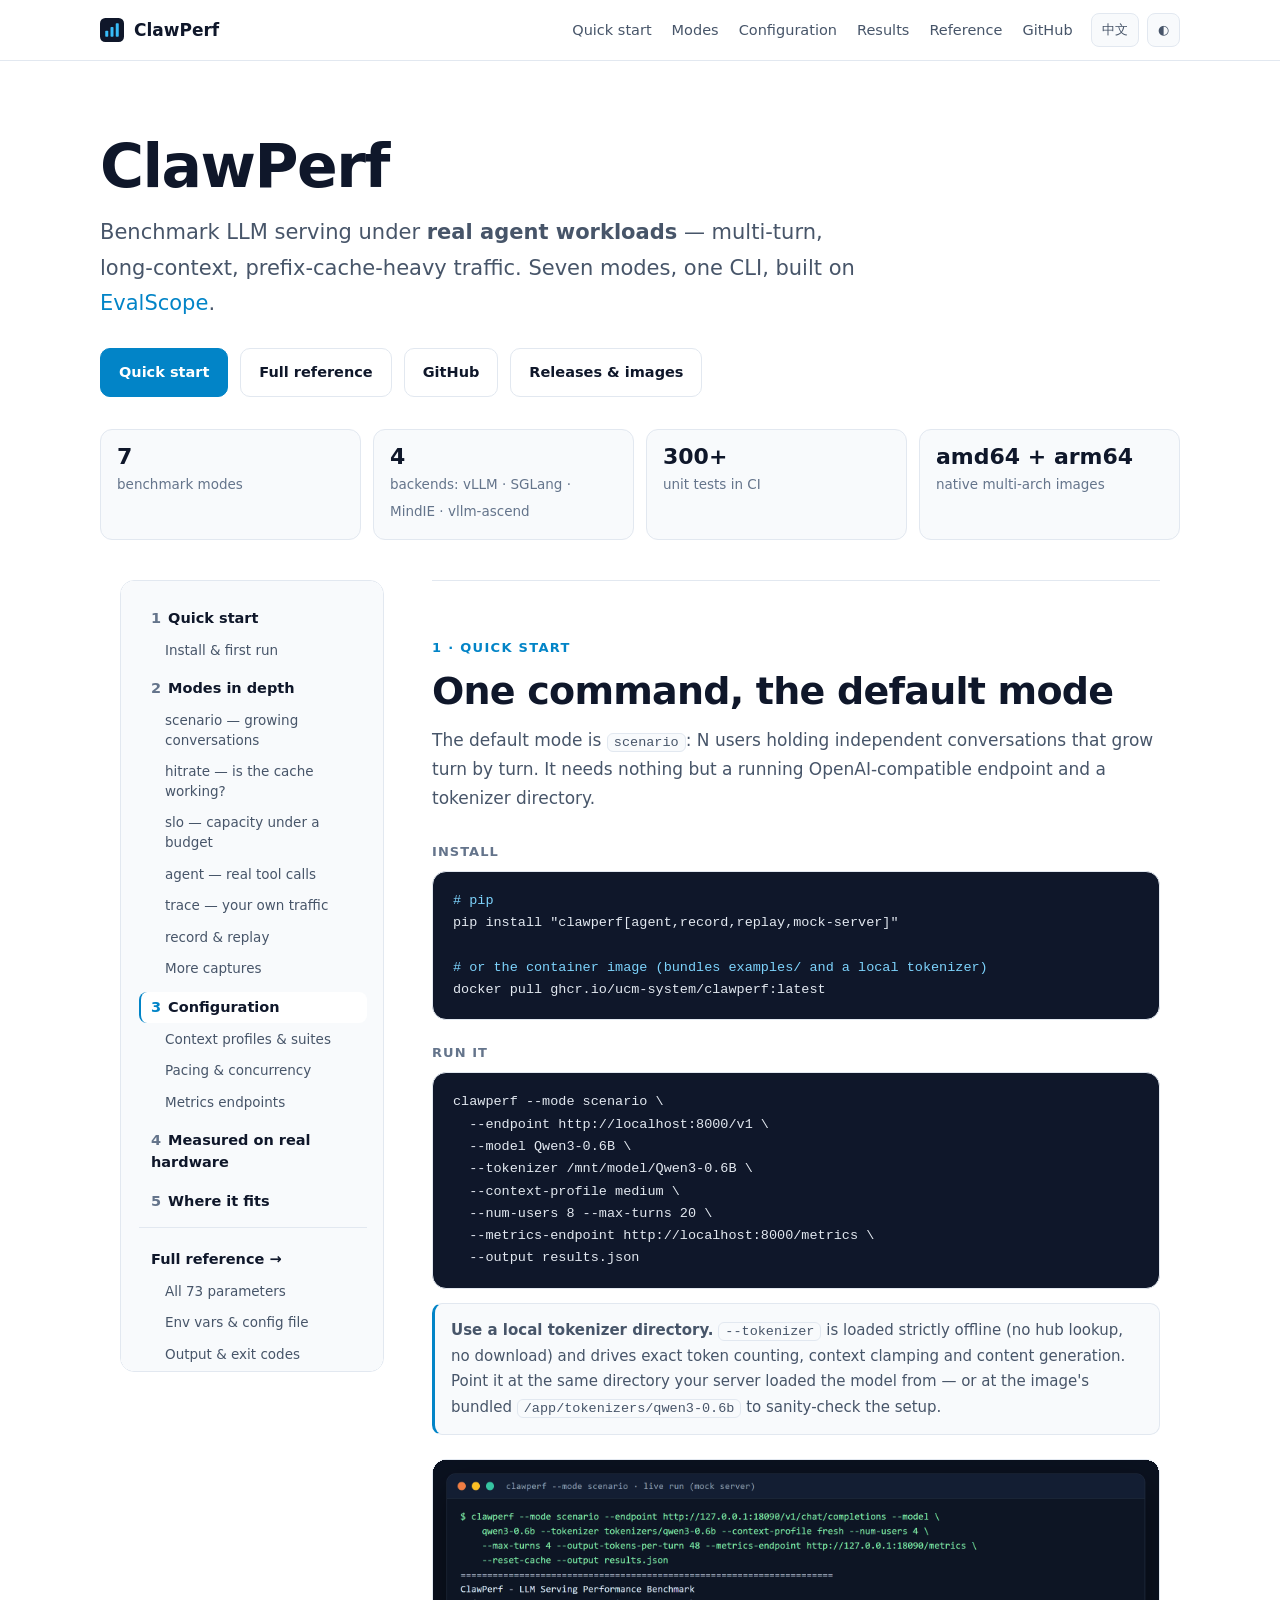
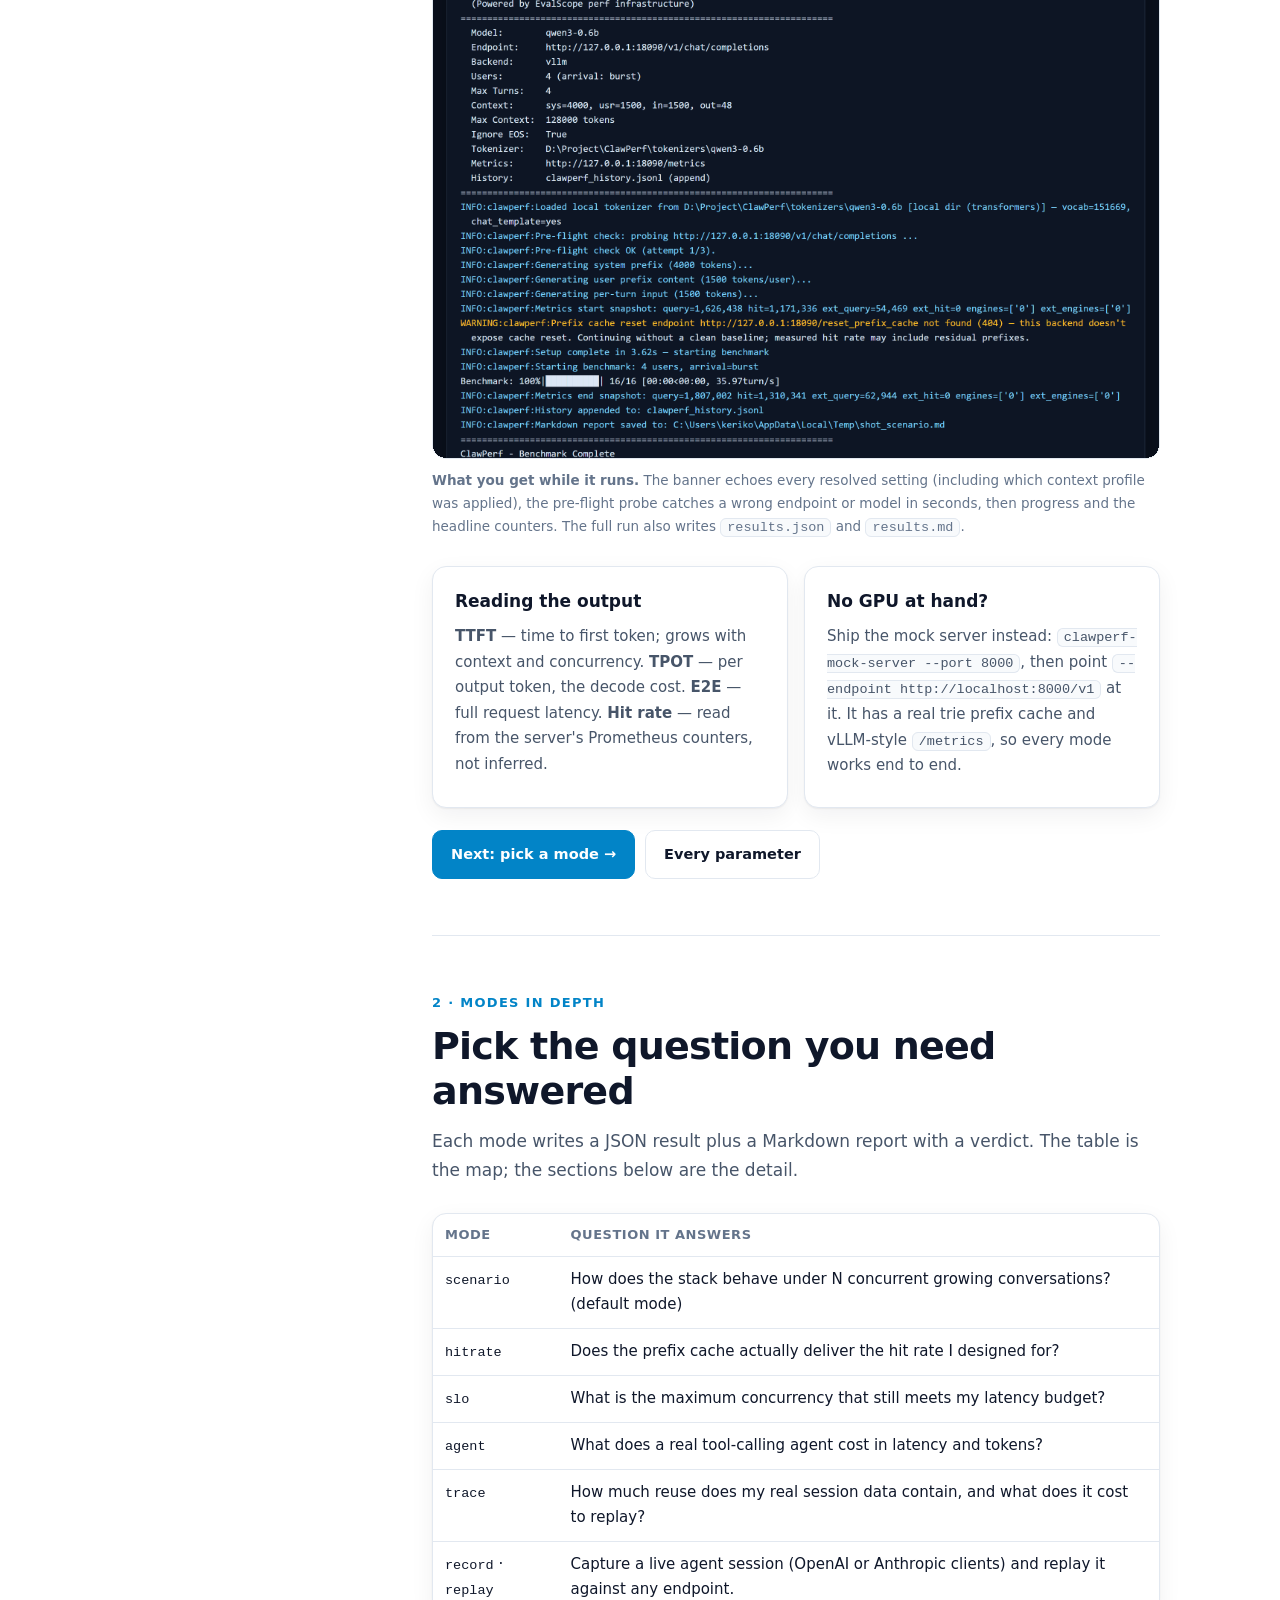
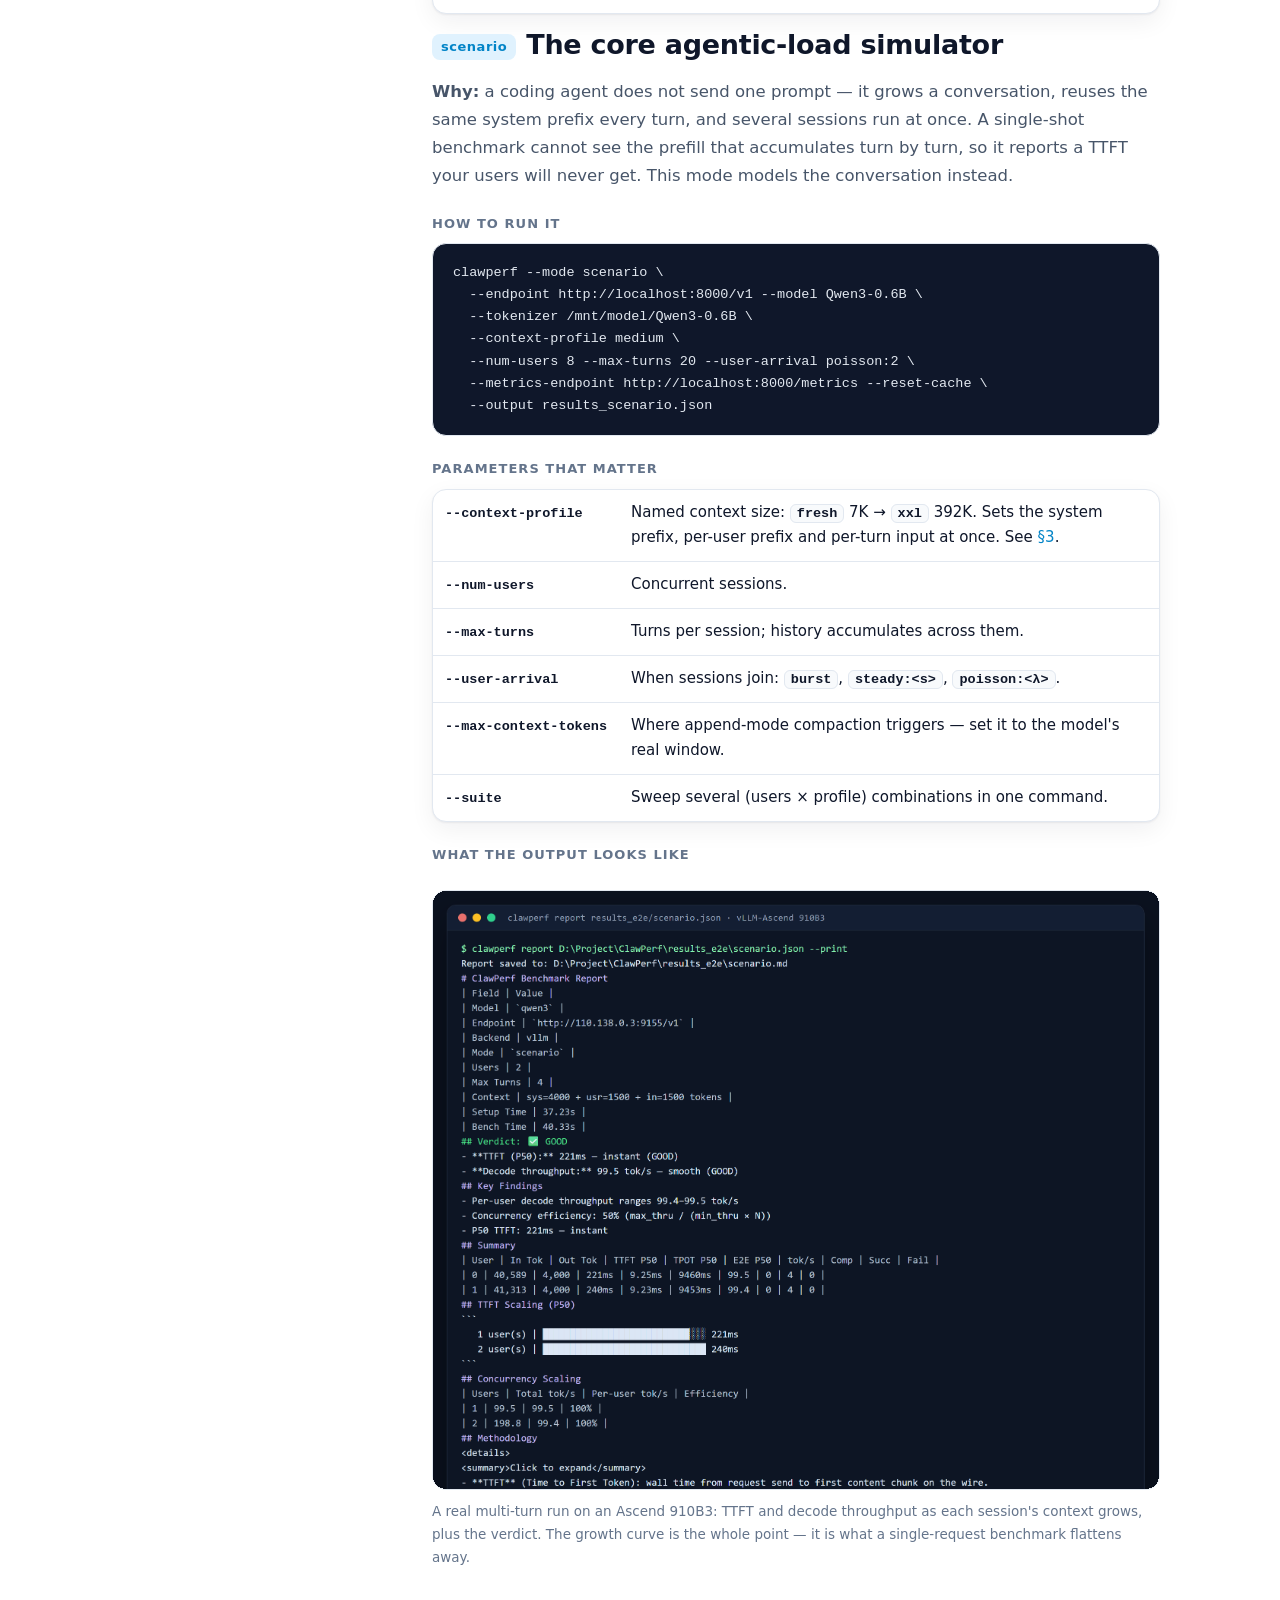
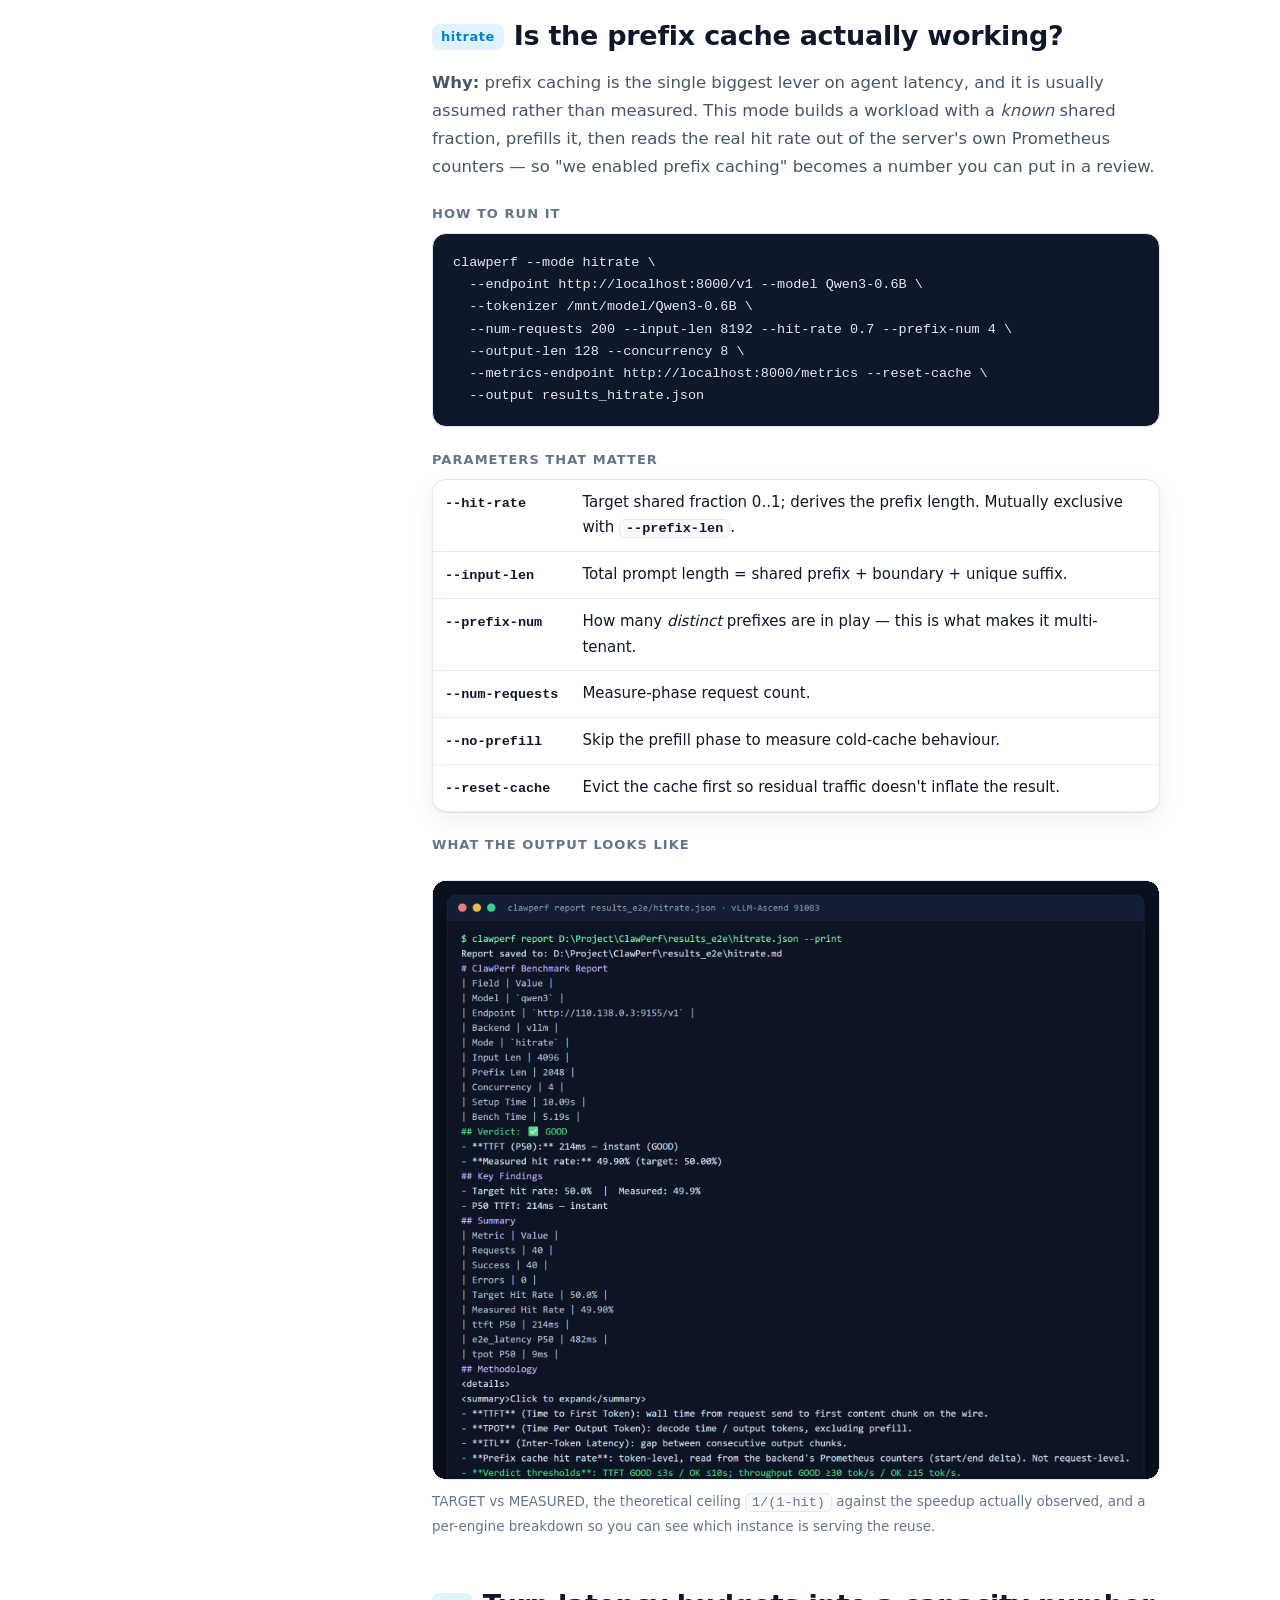
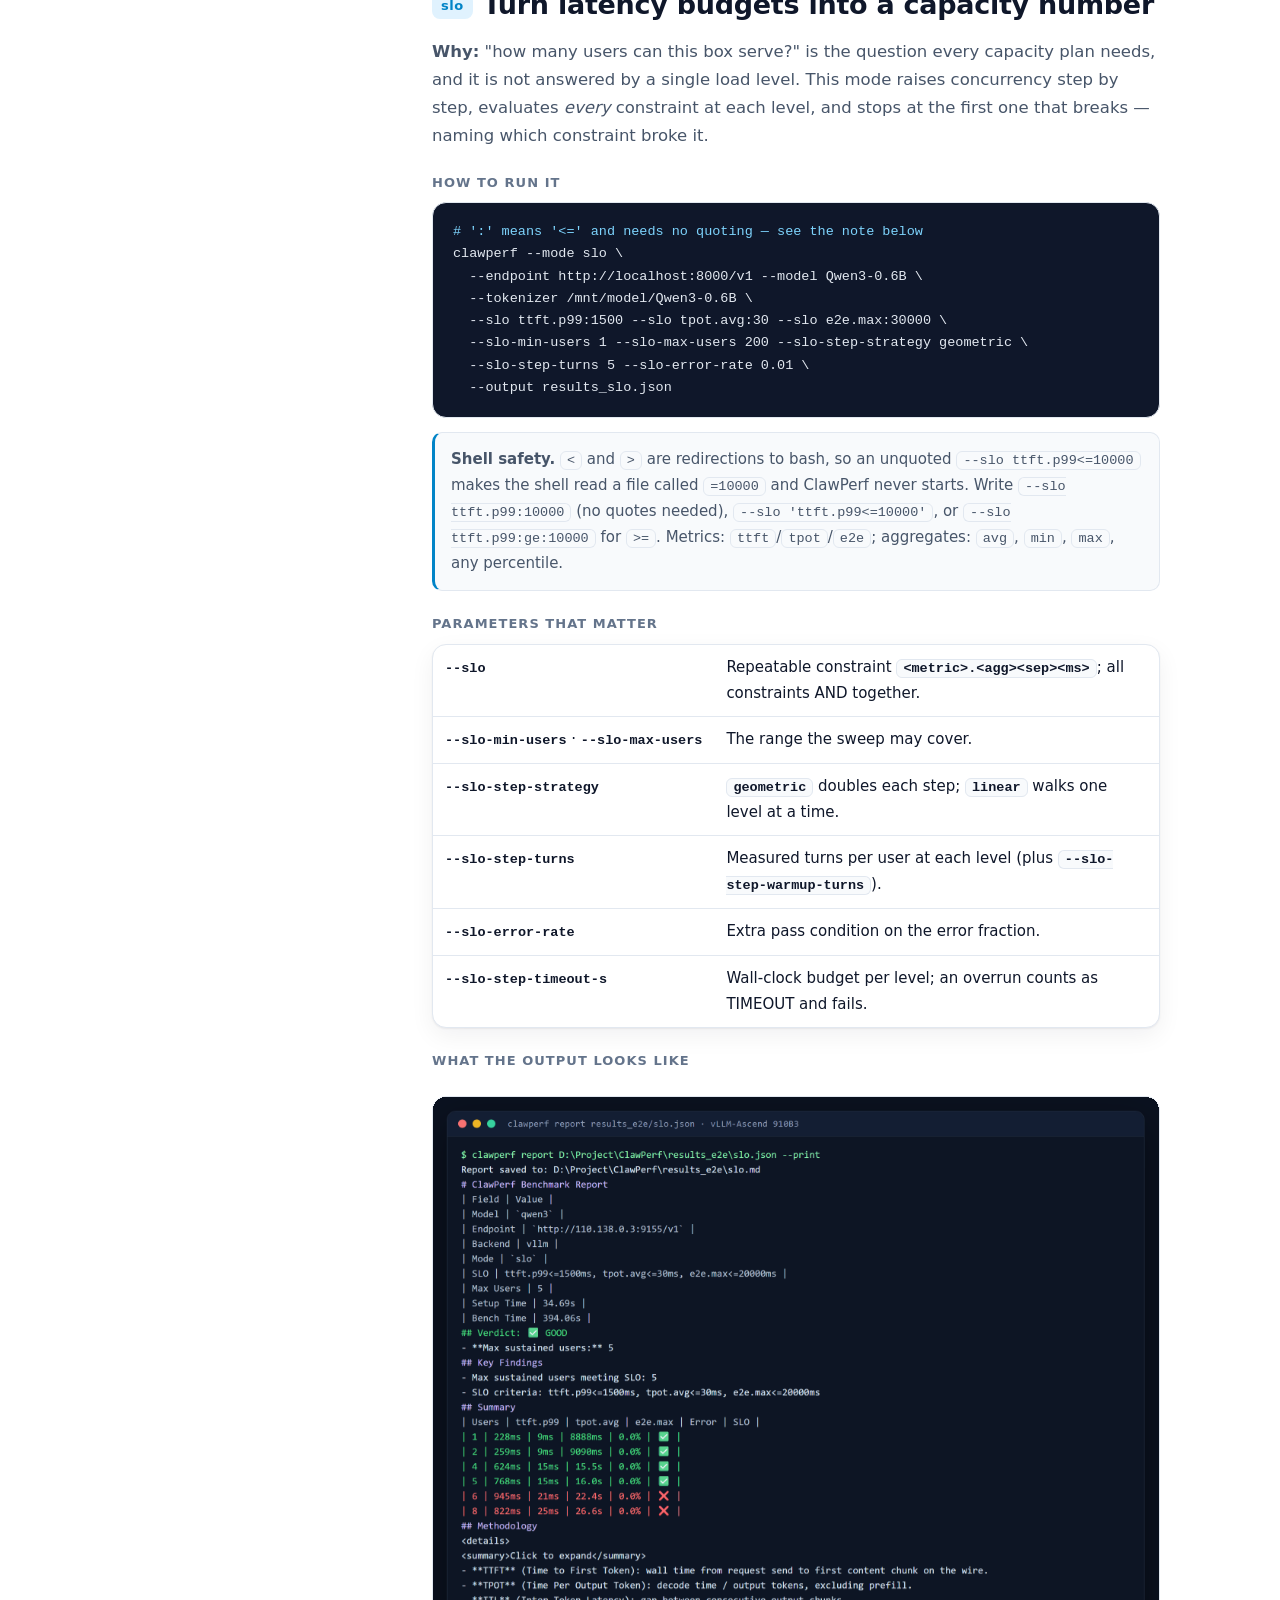
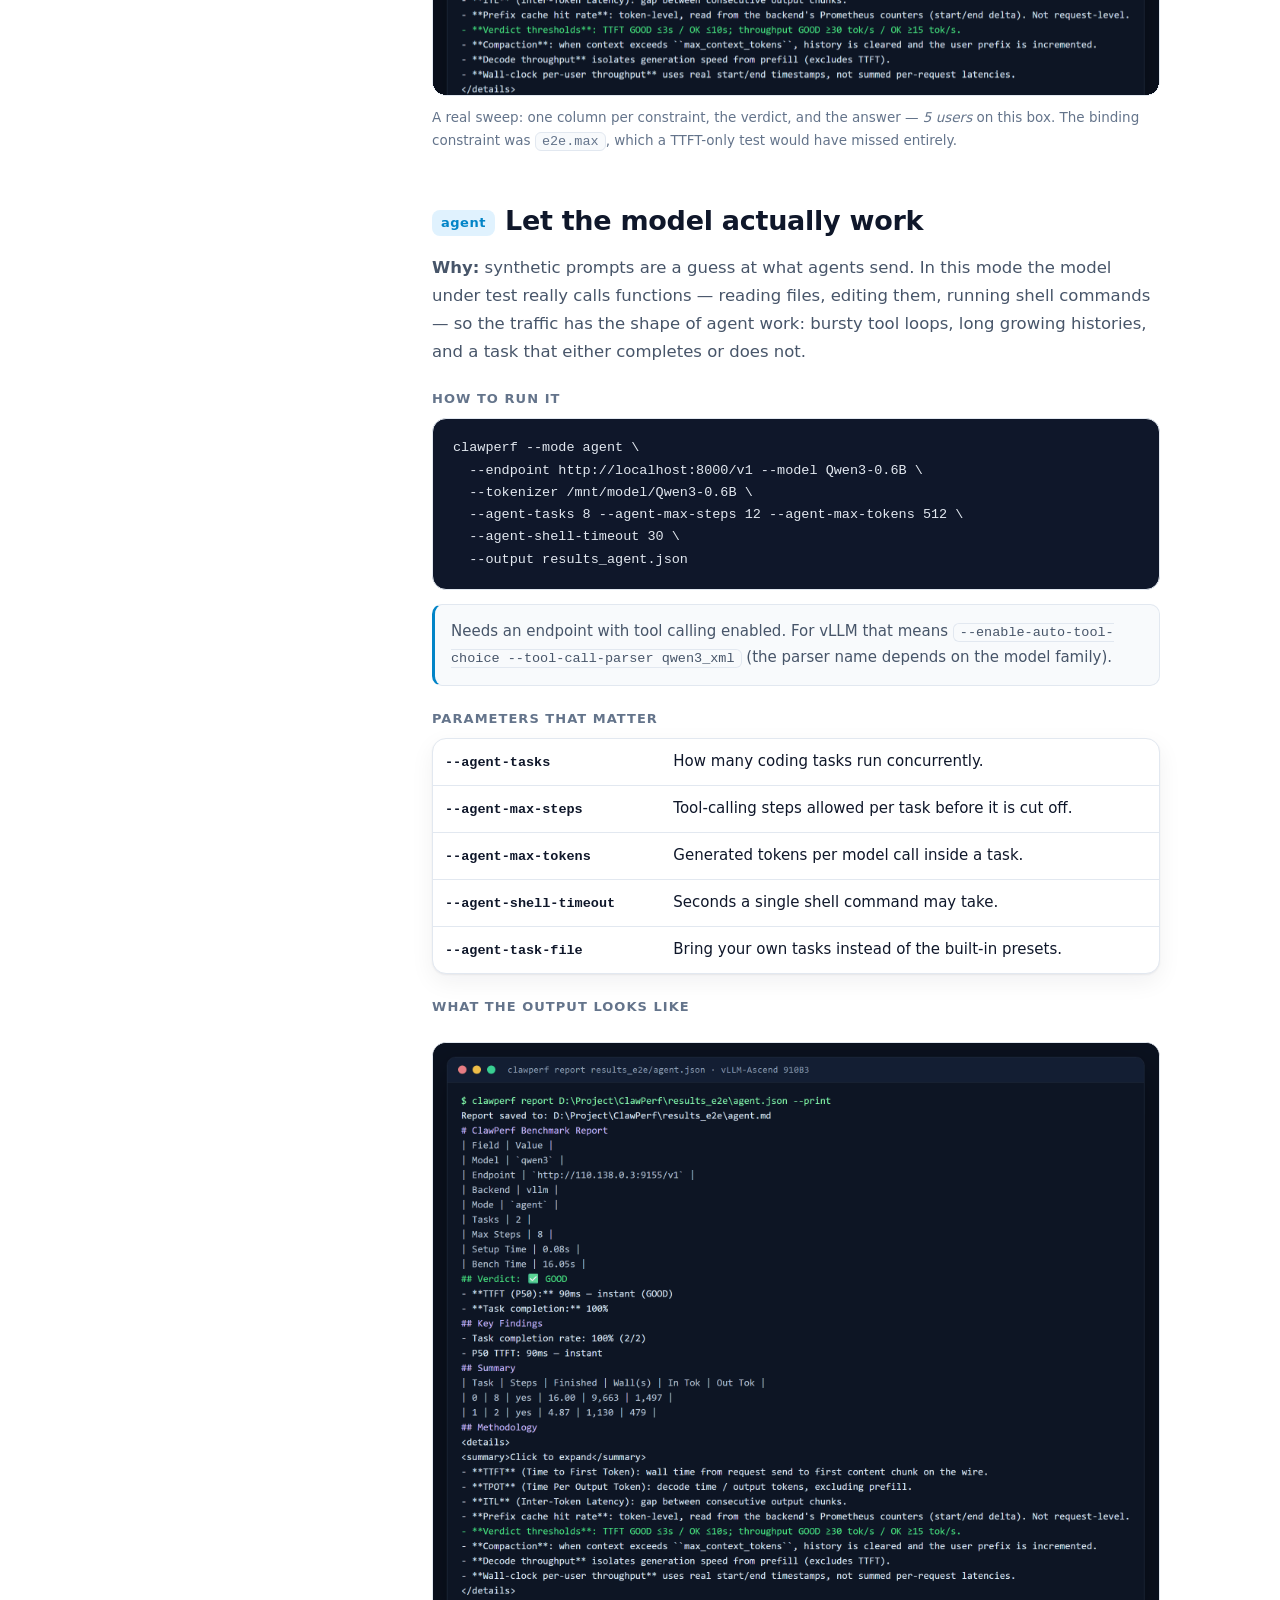
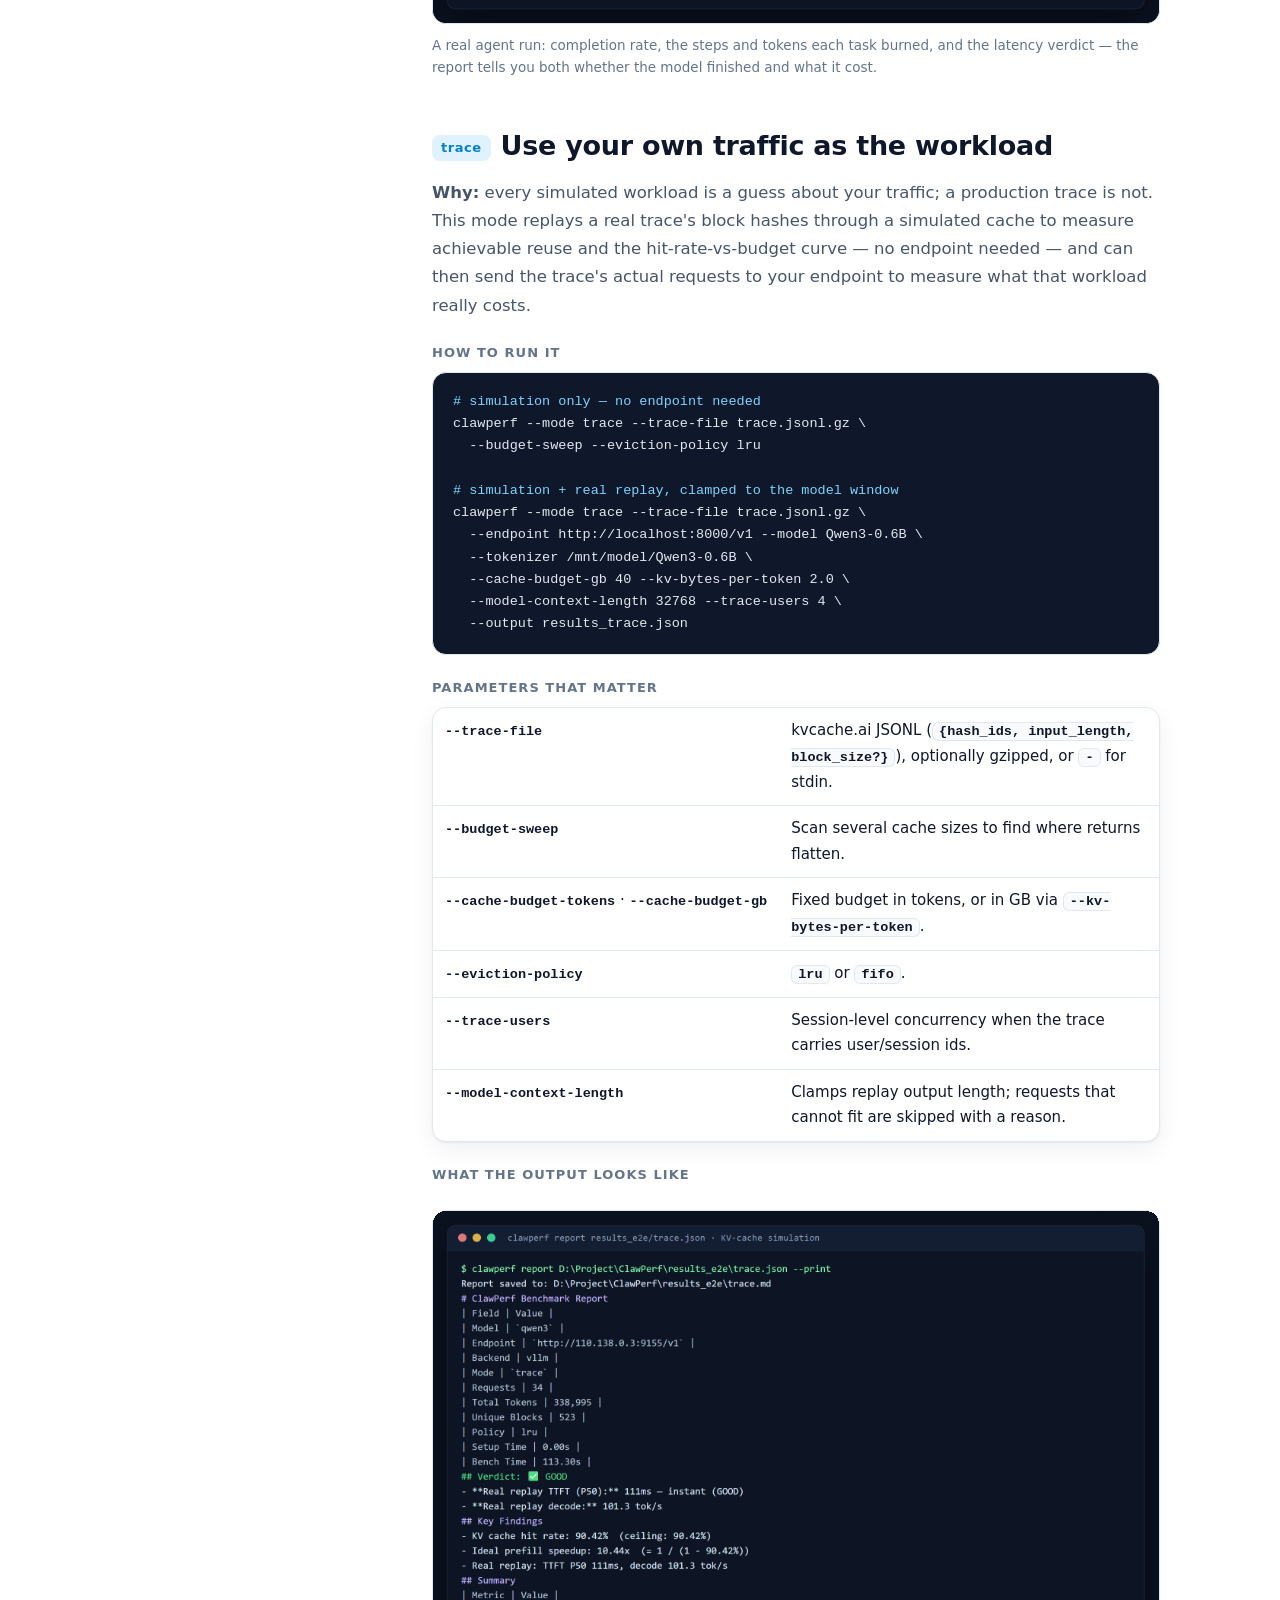
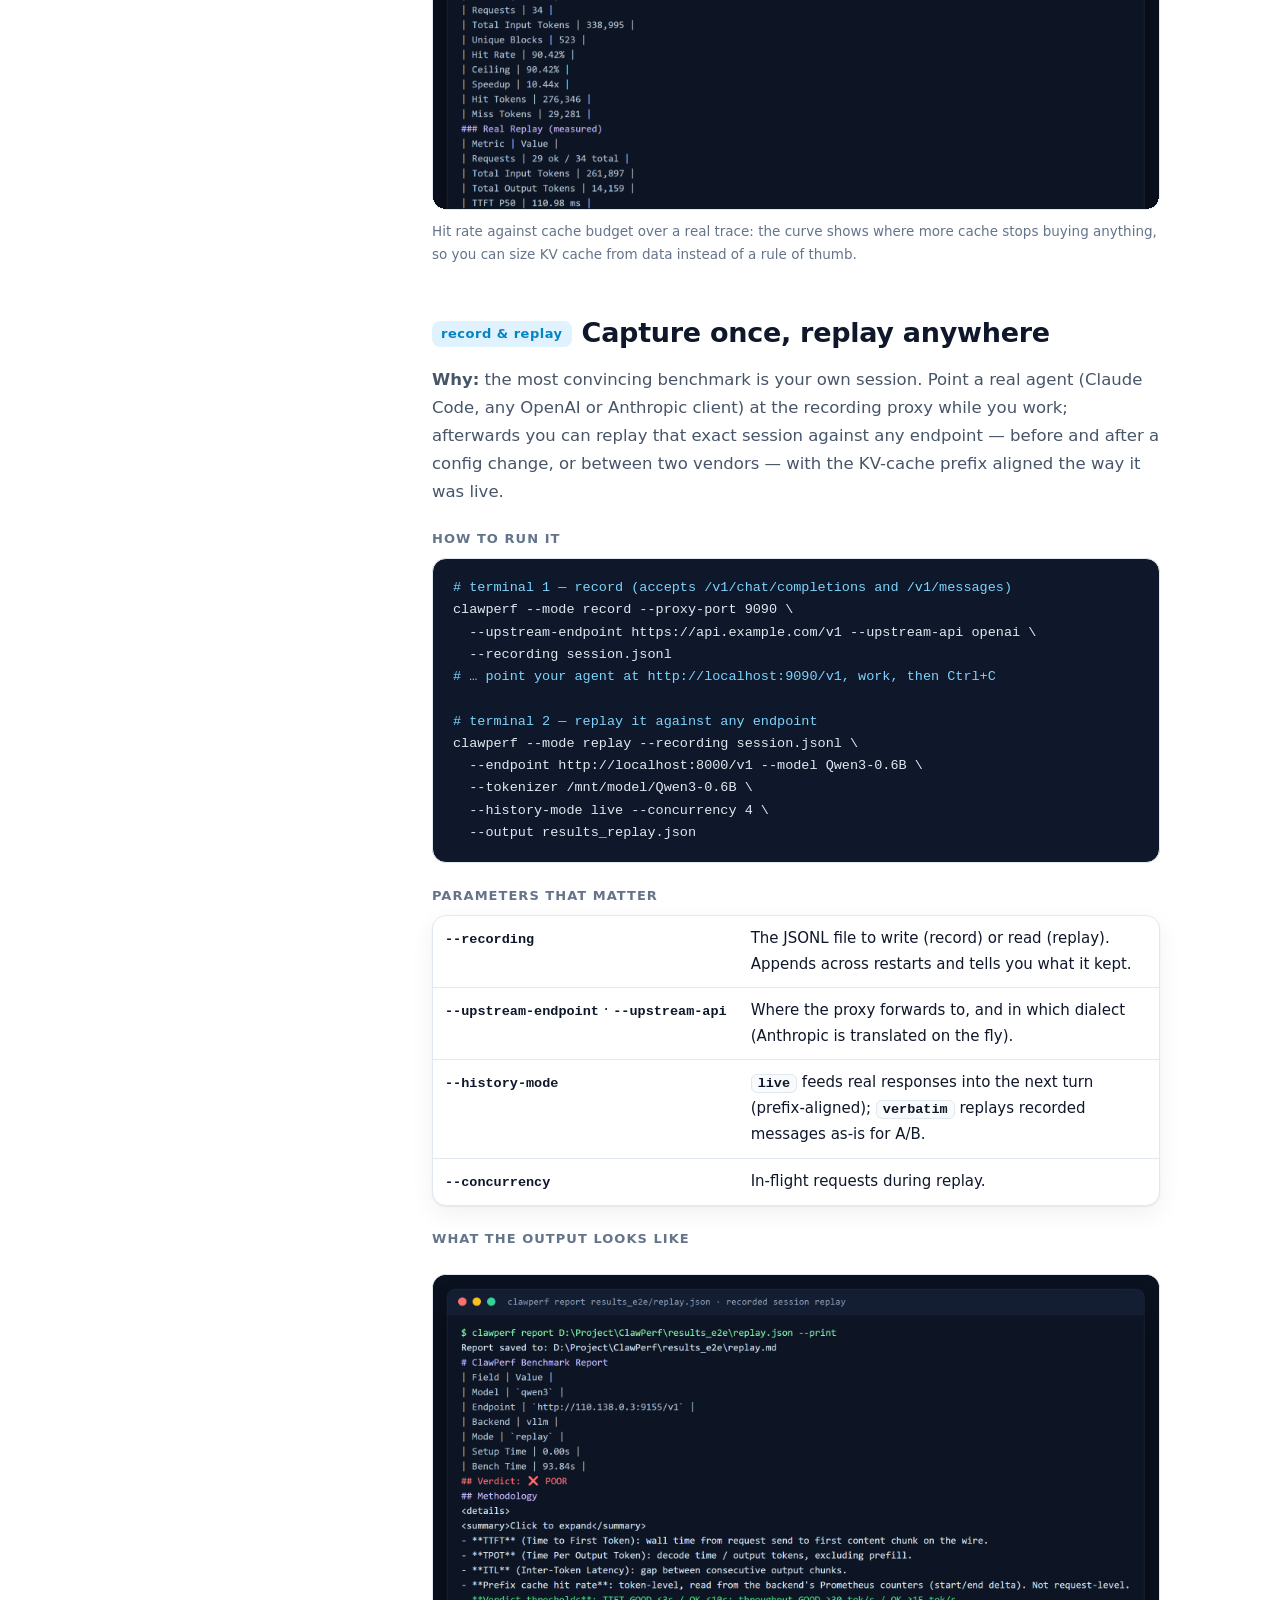
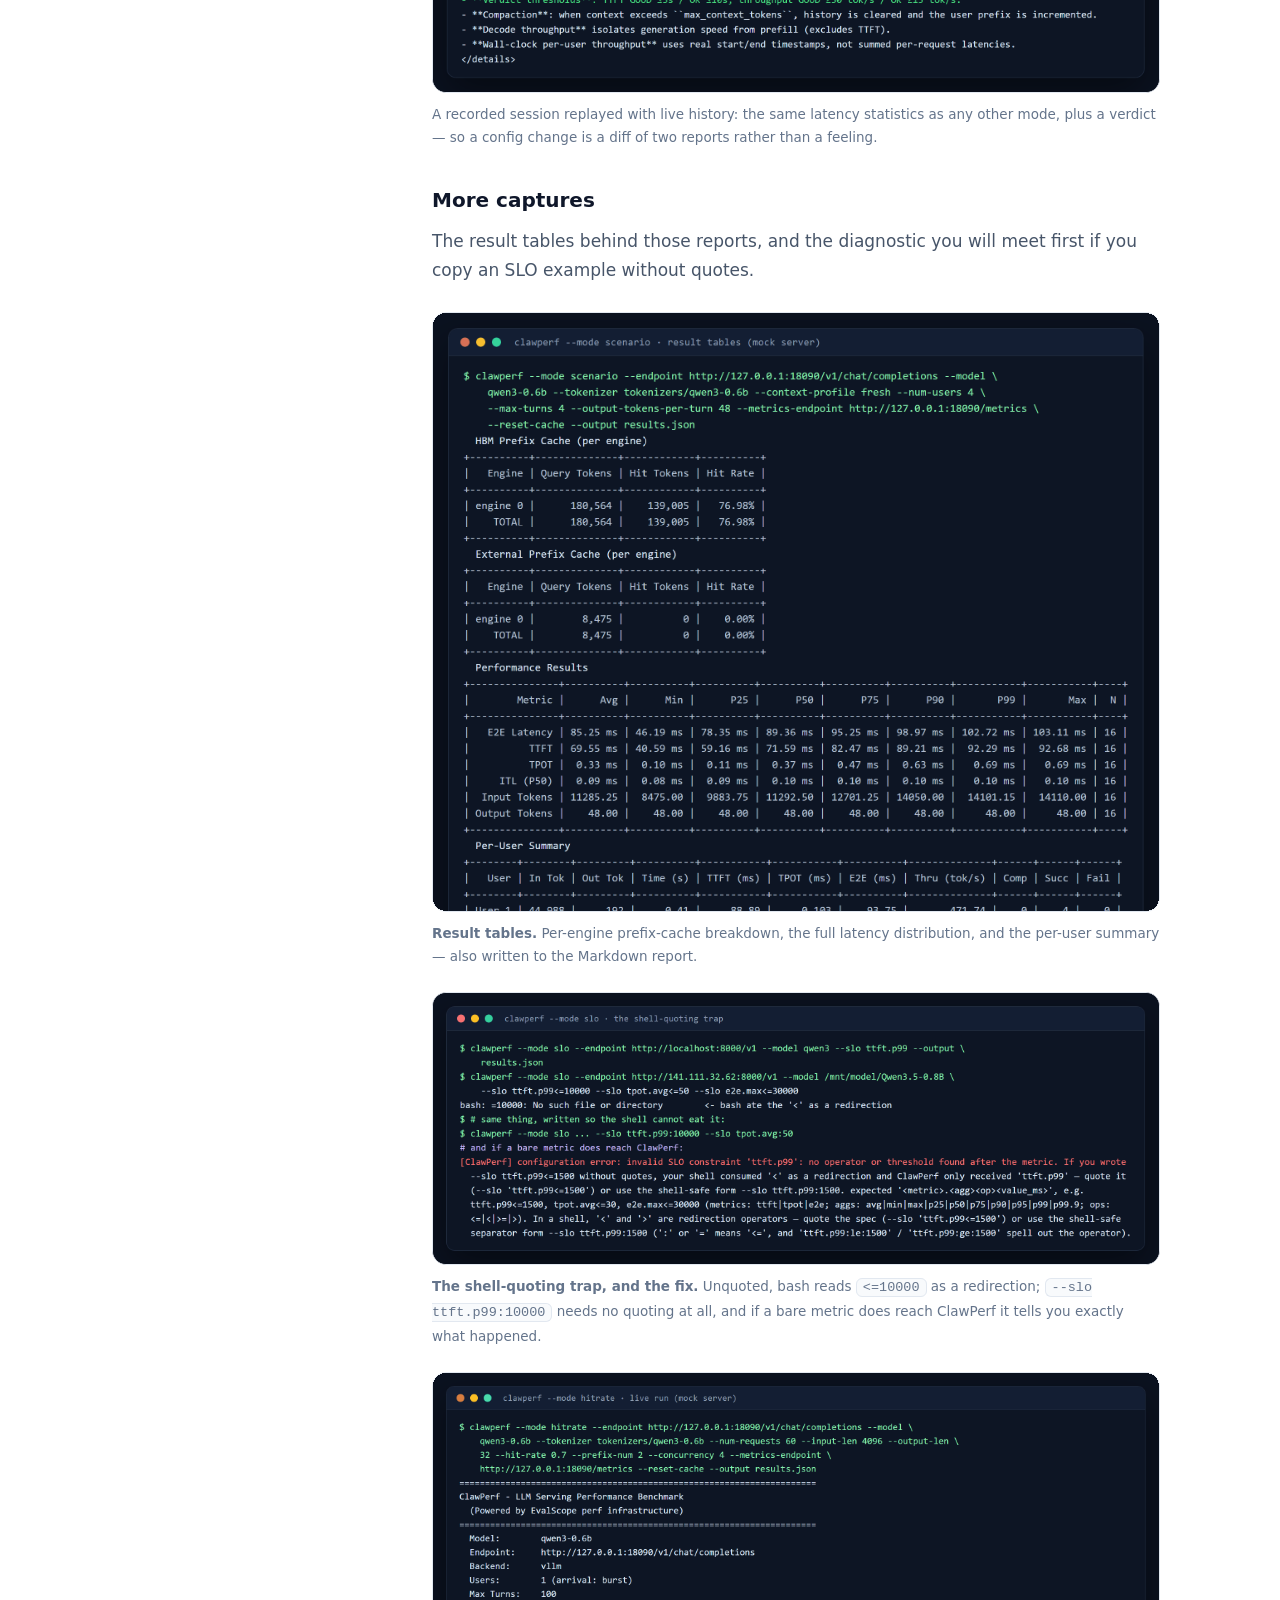
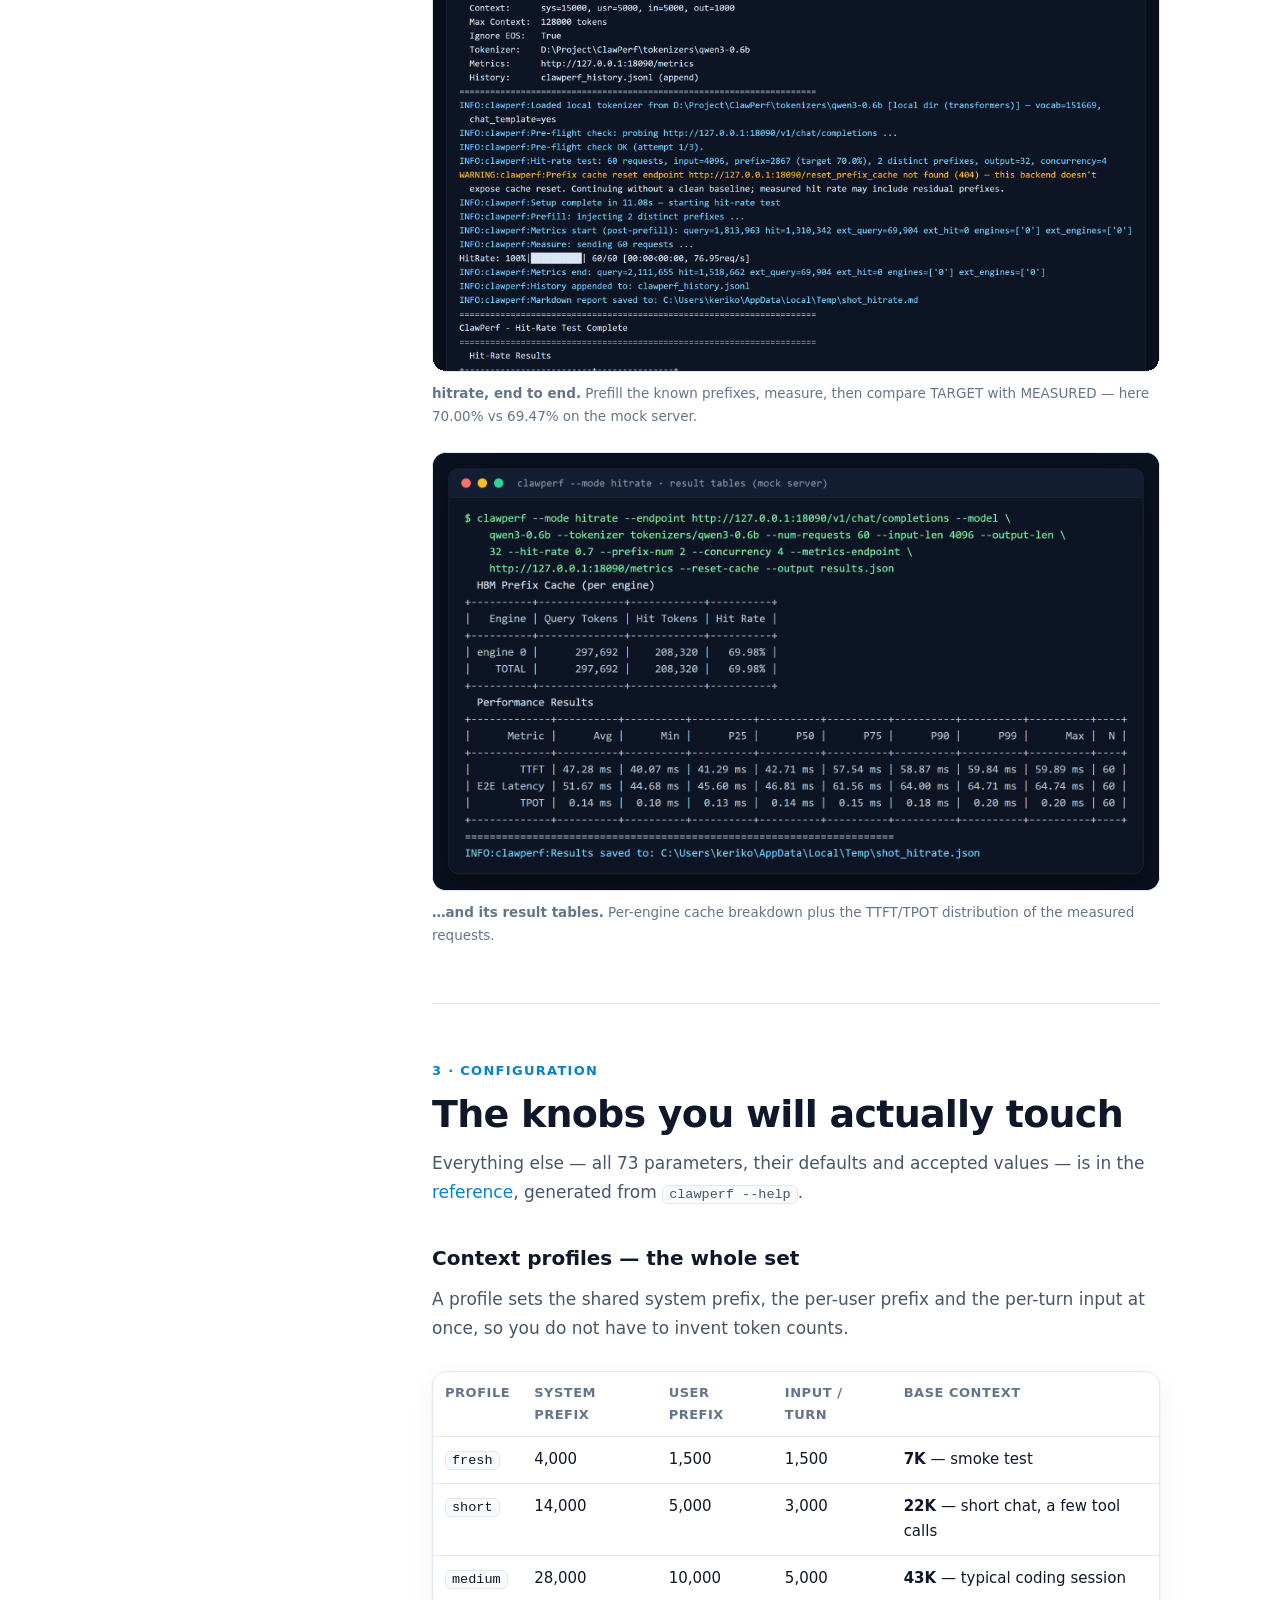
==== commit 2de9ea15: "docs: give the landing page a real sticky left index Cards at the top of the page are not an index. " ====
--- a/docs/index.html
+++ b/docs/index.html
@@ -154,16 +154,37 @@
     text-transform: uppercase; color: var(--text-muted); margin: 22px 0 8px;
   }
 
-  /* ── contents ── */
-  .toc-grid { display: grid; grid-template-columns: repeat(auto-fit, minmax(300px, 1fr)); gap: 14px; }
-  a.toc-card {
-    display: block; background: var(--card); border: 1px solid var(--border);
-    border-radius: 14px; padding: 18px 20px; color: var(--text); box-shadow: var(--shadow);
-  }
-  a.toc-card:hover { text-decoration: none; border-color: var(--accent); }
-  a.toc-card b { display: block; font-size: 17px; margin-bottom: 6px; }
-  a.toc-card b i { font-style: normal; color: var(--accent); margin-right: 8px; font-variant-numeric: tabular-nums; }
-  a.toc-card span { font-size: 14.5px; color: var(--text-muted); }
+  /* ── layout: sticky left index + content ── */
+  .layout { display: grid; grid-template-columns: 264px minmax(0, 1fr); gap: 48px; align-items: start; }
+  .layout > main { min-width: 0; }
+  /* inside the layout the column already constrains width */
+  .layout main .wrap { max-width: none; padding: 0; }
+
+  details.toc {
+    position: sticky; top: 84px;
+    max-height: calc(100vh - 108px); overflow-y: auto;
+    padding: 16px 16px 16px 18px;
+    background: var(--bg-soft); border: 1px solid var(--border); border-radius: 14px;
+    font-size: 14.5px;
+  }
+  details.toc > summary {
+    display: none; cursor: pointer; font-weight: 700; color: var(--text);
+    list-style: none; padding: 2px 0;
+  }
+  details.toc > summary::-webkit-details-marker { display: none; }
+  details.toc > summary::after { content: " ▾"; color: var(--text-muted); }
+  nav.toc-nav { display: grid; gap: 2px; }
+  nav.toc-nav a {
+    display: block; color: var(--text-soft); padding: 5px 10px; border-radius: 8px;
+    border-left: 2px solid transparent; line-height: 1.45;
+  }
+  nav.toc-nav a:hover { color: var(--accent); background: var(--bg); text-decoration: none; }
+  nav.toc-nav a.active { color: var(--accent); background: var(--bg); border-left-color: var(--accent); font-weight: 600; }
+  nav.toc-nav a.lvl1 { font-weight: 600; color: var(--text); margin-top: 6px; }
+  nav.toc-nav a.lvl2 { padding-left: 24px; font-size: 13.5px; }
+  nav.toc-nav .num { color: var(--text-muted); font-variant-numeric: tabular-nums; margin-right: 7px; font-weight: 600; }
+  nav.toc-nav a.lvl1.active .num, nav.toc-nav a.lvl1:hover .num { color: var(--accent); }
+  nav.toc-nav .sep { height: 1px; background: var(--border); margin: 8px 0; }
 
   /* ── generic blocks ── */
   .grid { display: grid; gap: 16px; }
@@ -225,6 +246,11 @@
   footer h4 { margin: 0 0 8px; font-size: 13px; color: var(--text-soft); text-transform: uppercase; letter-spacing: .04em; }
   footer ul { list-style: none; margin: 0; padding: 0; display: grid; gap: 5px; }
 
+  @media (max-width: 1100px) {
+    .layout { grid-template-columns: 1fr; gap: 0; }
+    details.toc { position: static; max-height: none; margin-bottom: 24px; }
+    details.toc > summary { display: block; }
+  }
   @media (max-width: 780px) {
     nav.links { display: none; }
     .bar { grid-template-columns: 76px 1fr 80px; }
@@ -283,47 +309,37 @@
   </div>
 </div>
 
-<section id="contents">
-  <div class="wrap">
-    <p class="eyebrow"><span class="en">Contents</span><span class="zh">目录</span></p>
-    <h2><span class="en">Where to start</span><span class="zh">从这里开始</span></h2>
-    <p class="sub en">Read the quick start, then jump to the mode that answers your question. Every mode section has: why it exists, the command, the parameters that matter, and what the output looks like.</p>
-    <p class="sub zh">先看快速开始，再直接跳到能回答你问题的那个模式。每个模式都按「为什么做 → 怎么用 → 关键参数 → 运行效果」组织。</p>
-
-    <div class="toc-grid">
-      <a class="toc-card" href="#quickstart">
-        <b><i>1</i><span class="en">Quick start</span><span class="zh">快速开始</span></b>
-        <span class="en">Install, run the default mode in one command, see what it prints.</span>
-        <span class="zh">安装、一条命令跑起默认模式、看懂输出。</span>
-      </a>
-      <a class="toc-card" href="#modes">
-        <b><i>2</i><span class="en">Modes in depth</span><span class="zh">模式详解</span></b>
-        <span class="en">scenario · hitrate · slo · agent · trace · record &amp; replay — why, how, parameters, output.</span>
-        <span class="zh">scenario · hitrate · slo · agent · trace · record &amp; replay —— 为什么、怎么用、参数、输出。</span>
-      </a>
-      <a class="toc-card" href="#config">
-        <b><i>3</i><span class="en">Configuration</span><span class="zh">配置</span></b>
-        <span class="en">Context profiles, suites, pacing knobs and metrics endpoints.</span>
-        <span class="zh">上下文档位、套件、施压节奏与指标端点。</span>
-      </a>
-      <a class="toc-card" href="#results">
-        <b><i>4</i><span class="en">Measured on real hardware</span><span class="zh">真机实测</span></b>
-        <span class="en">What the numbers look like on an Ascend 910B3 — including PD separation.</span>
-        <span class="zh">昇腾 910B3 上的真实数字 —— 含 PD 分离。</span>
-      </a>
-      <a class="toc-card" href="#stack">
-        <b><i>5</i><span class="en">Where it fits</span><span class="zh">适用场景</span></b>
-        <span class="en">Backends, trace formats, mock server, CI exit codes, release pipeline.</span>
-        <span class="zh">后端、trace 格式、mock server、CI 退出码、发布流水线。</span>
-      </a>
-      <a class="toc-card" href="reference.html">
-        <b><i>→</i><span class="en">Full reference</span><span class="zh">完整参考</span></b>
-        <span class="en">All 73 parameters with defaults and Chinese descriptions, generated from <code class="inline">--help</code>.</span>
-        <span class="zh">全部 73 个参数（含默认值与中文说明），由 <code class="inline">--help</code> 自动生成。</span>
-      </a>
-    </div>
-  </div>
-</section>
+<div class="layout wrap">
+
+  <details class="toc" id="toc">
+    <summary><span class="en">Contents</span><span class="zh">目录</span></summary>
+    <nav class="toc-nav">
+      <a class="lvl1" href="#quickstart"><span class="num">1</span><span class="en">Quick start</span><span class="zh">快速开始</span></a>
+      <a class="lvl2" href="#quickstart"><span class="en">Install &amp; first run</span><span class="zh">安装与首次运行</span></a>
+      <a class="lvl1" href="#modes"><span class="num">2</span><span class="en">Modes in depth</span><span class="zh">模式详解</span></a>
+      <a class="lvl2" href="#mode-scenario"><span class="en">scenario — growing conversations</span><span class="zh">scenario —— 增长的会话</span></a>
+      <a class="lvl2" href="#mode-hitrate"><span class="en">hitrate — is the cache working?</span><span class="zh">hitrate —— 缓存是否生效</span></a>
+      <a class="lvl2" href="#mode-slo"><span class="en">slo — capacity under a budget</span><span class="zh">slo —— 预算下的容量</span></a>
+      <a class="lvl2" href="#mode-agent"><span class="en">agent — real tool calls</span><span class="zh">agent —— 真实工具调用</span></a>
+      <a class="lvl2" href="#mode-trace"><span class="en">trace — your own traffic</span><span class="zh">trace —— 用你的流量</span></a>
+      <a class="lvl2" href="#mode-replay"><span class="en">record &amp; replay</span><span class="zh">record &amp; replay —— 录制与回放</span></a>
+      <a class="lvl2" href="#more-captures"><span class="en">More captures</span><span class="zh">更多截图</span></a>
+      <a class="lvl1" href="#config"><span class="num">3</span><span class="en">Configuration</span><span class="zh">配置</span></a>
+      <a class="lvl2" href="#profiles"><span class="en">Context profiles &amp; suites</span><span class="zh">上下文档位与套件</span></a>
+      <a class="lvl2" href="#pacing"><span class="en">Pacing &amp; concurrency</span><span class="zh">节奏与并发</span></a>
+      <a class="lvl2" href="#metrics"><span class="en">Metrics endpoints</span><span class="zh">指标端点</span></a>
+      <a class="lvl1" href="#results"><span class="num">4</span><span class="en">Measured on real hardware</span><span class="zh">真机实测</span></a>
+      <a class="lvl1" href="#stack"><span class="num">5</span><span class="en">Where it fits</span><span class="zh">适用场景</span></a>
+      <div class="sep"></div>
+      <a class="lvl1" href="reference.html"><span class="en">Full reference →</span><span class="zh">完整参考 →</span></a>
+      <a class="lvl2" href="reference.html#params"><span class="en">All 73 parameters</span><span class="zh">全部 73 个参数</span></a>
+      <a class="lvl2" href="reference.html#env"><span class="en">Env vars &amp; config file</span><span class="zh">环境变量与配置文件</span></a>
+      <a class="lvl2" href="reference.html#exit"><span class="en">Output &amp; exit codes</span><span class="zh">产物与退出码</span></a>
+      <a class="lvl2" href="reference.html#trouble"><span class="en">Troubleshooting</span><span class="zh">故障排查</span></a>
+    </nav>
+  </details>
+
+  <main>
 
 <section id="quickstart">
   <div class="wrap">
@@ -657,7 +673,7 @@
       </figcaption>
     </figure>
 
-    <h3 class="plain"><span class="en">More captures</span><span class="zh">更多截图</span></h3>
+    <h3 class="plain" id="more-captures"><span class="en">More captures</span><span class="zh">更多截图</span></h3>
     <p class="sub en">The result tables behind those reports, and the diagnostic you will meet first if you copy an SLO example without quotes.</p>
     <p class="sub zh">报告背后的结果明细表，以及不加引号复制 SLO 示例时最先遇到的报错提示。</p>
 
@@ -710,7 +726,7 @@
     <p class="sub en">Everything else — all 73 parameters, their defaults and accepted values — is in the <a href="reference.html#params">reference</a>, generated from <code class="inline">clawperf --help</code>.</p>
     <p class="sub zh">其余全部内容 —— 73 个参数、默认值与可选值 —— 都在<a href="reference.html#params">完整参考</a>里，由 <code class="inline">clawperf --help</code> 自动生成。</p>
 
-    <h3 class="plain"><span class="en">Context profiles — the whole set</span><span class="zh">上下文档位 —— 全部档位</span></h3>
+    <h3 class="plain" id="profiles"><span class="en">Context profiles — the whole set</span><span class="zh">上下文档位 —— 全部档位</span></h3>
     <p class="sub en">A profile sets the shared system prefix, the per-user prefix and the per-turn input at once, so you do not have to invent token counts.</p>
     <p class="sub zh">一个档位同时设定共享系统前缀、每用户前缀与每轮输入三个数字，免去自己拼 token 数。</p>
     <div class="tbl-scroll">
@@ -740,7 +756,7 @@
       <span class="zh"><b>套件</b>会按序跑完（并发 × 档位）的笛卡尔积，每个场景各写一份结果文件：<code class="inline">quick</code>（3 个并发档 × fresh）、<code class="inline">standard</code>（4 × medium+long）、<code class="inline">full</code>（6 × fresh→full）、<code class="inline">hitrate</code>（1 × fresh→full）。<code class="inline">--model-context-length</code> 会跳过放不进模型窗口的档位。</span>
     </p>
 
-    <h3 class="plain"><span class="en">Pacing &amp; concurrency — four knobs, easy to confuse</span><span class="zh">节奏与并发 —— 四个容易混淆的旋钮</span></h3>
+    <h3 class="plain" id="pacing"><span class="en">Pacing &amp; concurrency — four knobs, easy to confuse</span><span class="zh">节奏与并发 —— 四个容易混淆的旋钮</span></h3>
     <div class="tbl-scroll">
       <table>
         <thead>
@@ -759,7 +775,7 @@
       </table>
     </div>
 
-    <h3 class="plain"><span class="en">Metrics: one endpoint per instance</span><span class="zh">指标：每个实例一个端点</span></h3>
+    <h3 class="plain" id="metrics"><span class="en">Metrics: one endpoint per instance</span><span class="zh">指标：每个实例一个端点</span></h3>
     <p class="sub en">PD-disaggregated and multi-replica services expose one <code class="inline">/metrics</code> per instance. Pass them all: counters are summed into a fleet-wide view, ratio gauges averaged, and the per-engine table gains one row per instance.</p>
     <p class="sub zh">PD 分离与多副本服务每个实例各暴露一个 <code class="inline">/metrics</code>。全部传进来即可：计数器求和成全局视图、比率类指标取均值、逐引擎表按实例分行。</p>
     <pre><code>clawperf --mode scenario \
@@ -880,6 +896,8 @@
     </figure>
   </div>
 </section>
+  </main>
+</div>
 
 <footer>
   <div class="wrap cols">
@@ -960,6 +978,43 @@
     root.setAttribute('data-theme-choice', cur);
     applyTheme();
   });
+
+  // ── left index ─────────────────────────────────────────────────────────
+  // Wide screens: the sidebar is always open (CSS hides its <summary>).
+  // Narrow screens: it collapses into a disclosure at the top of the page.
+  var toc = document.getElementById('toc');
+  var wide = window.matchMedia('(min-width: 1101px)');
+  function syncToc() { if (wide.matches) { toc.open = true; } }
+  syncToc();
+  if (wide.addEventListener) { wide.addEventListener('change', syncToc); }
+
+  // Scroll-spy: highlight the entry for the section currently on screen.
+  var links = Array.prototype.slice.call(toc.querySelectorAll('a[href^="#"]'));
+  var targets = links.map(function (a) {
+    return document.getElementById(a.getAttribute('href').slice(1));
+  }).filter(Boolean);
+  if ('IntersectionObserver' in window && targets.length) {
+    var visible = {};
+    var observer = new IntersectionObserver(function (entries) {
+      entries.forEach(function (e) {
+        visible[e.target.id] = e.isIntersecting ? e.intersectionRatio : 0;
+      });
+      var best = null;
+      Object.keys(visible).forEach(function (id) {
+        if (visible[id] > 0 && (!best || visible[id] > visible[best])) { best = id; }
+      });
+      if (best) {
+        links.forEach(function (a) {
+          a.classList.toggle('active', a.getAttribute('href') === '#' + best);
+        });
+      }
+    }, { rootMargin: '-84px 0px -55% 0px', threshold: [0, 0.15, 0.4, 0.75, 1] });
+    targets.forEach(function (t) { observer.observe(t); });
+  }
+  toc.addEventListener('click', function (e) {
+    // Follow the link, then fold the disclosure away on narrow screens.
+    if (e.target.closest && e.target.closest('a') && !wide.matches) { toc.open = false; }
+  });
 })();
 </script>
 </body>
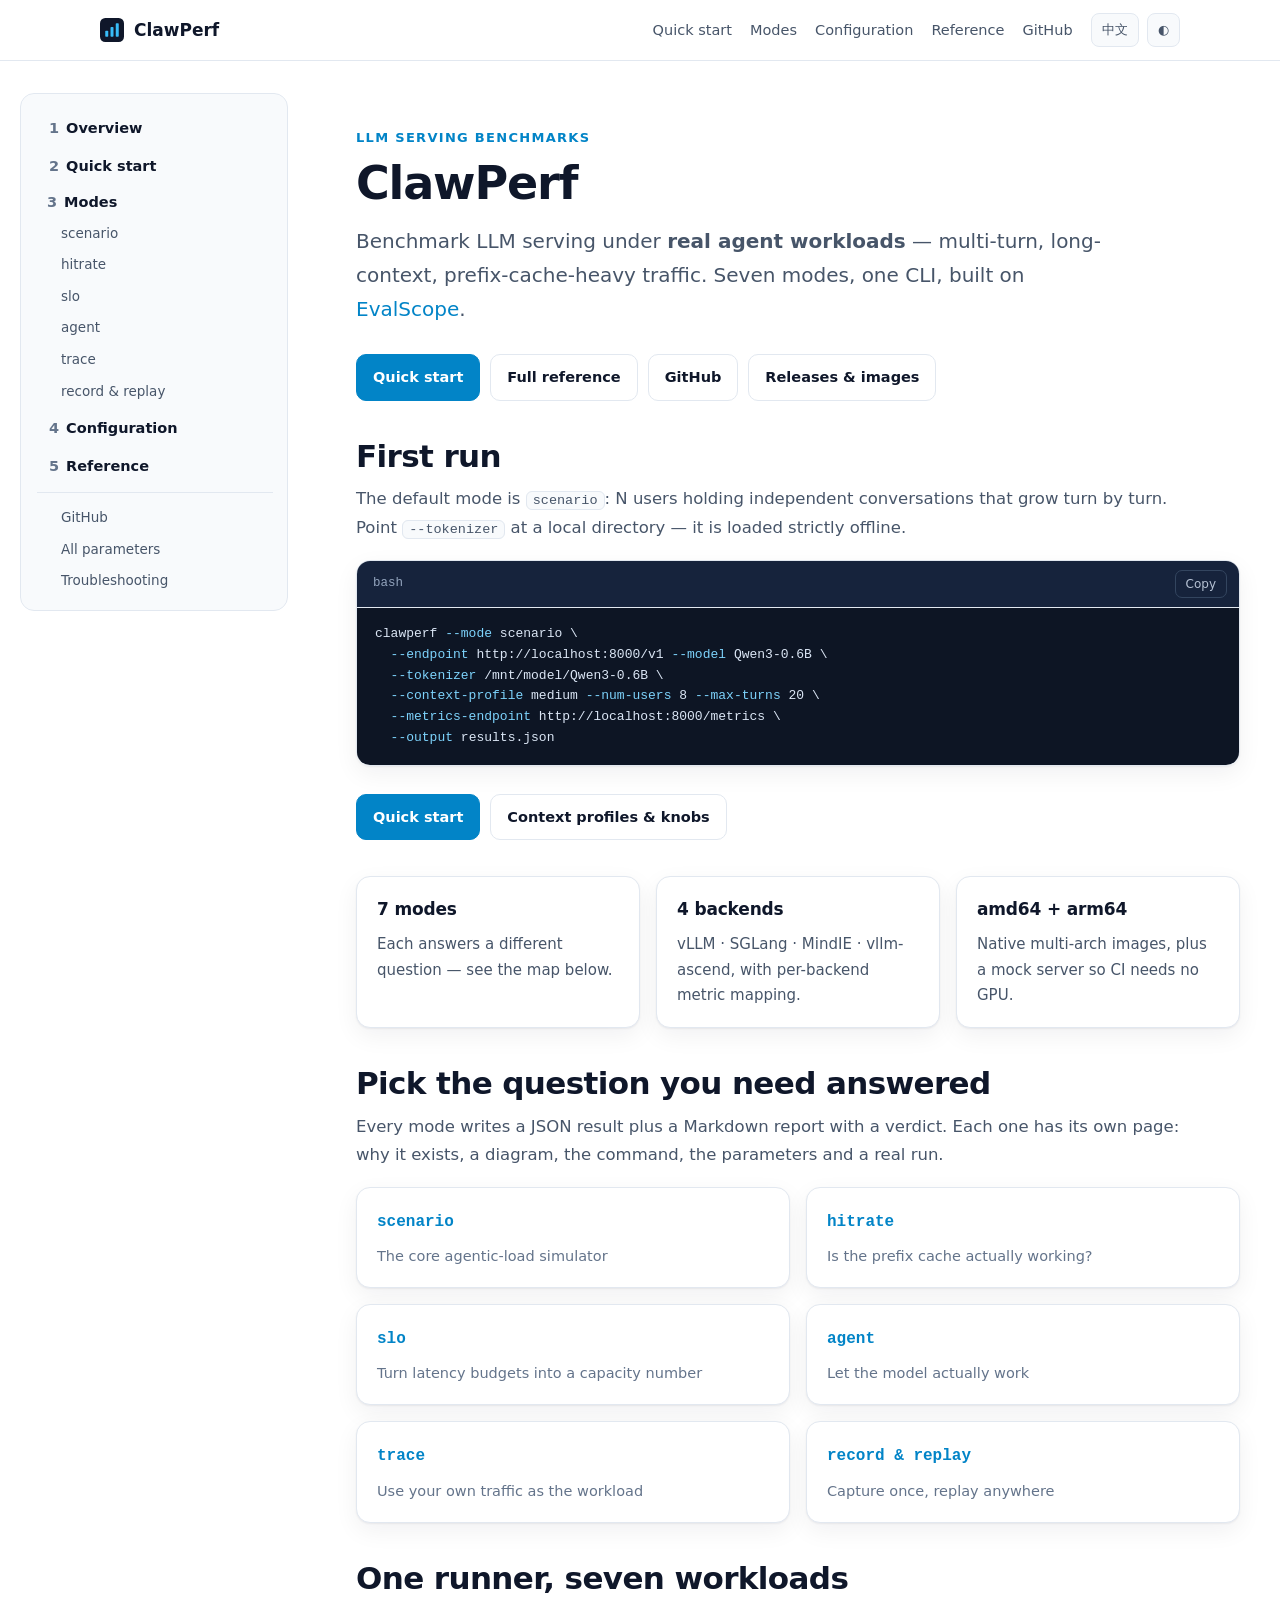
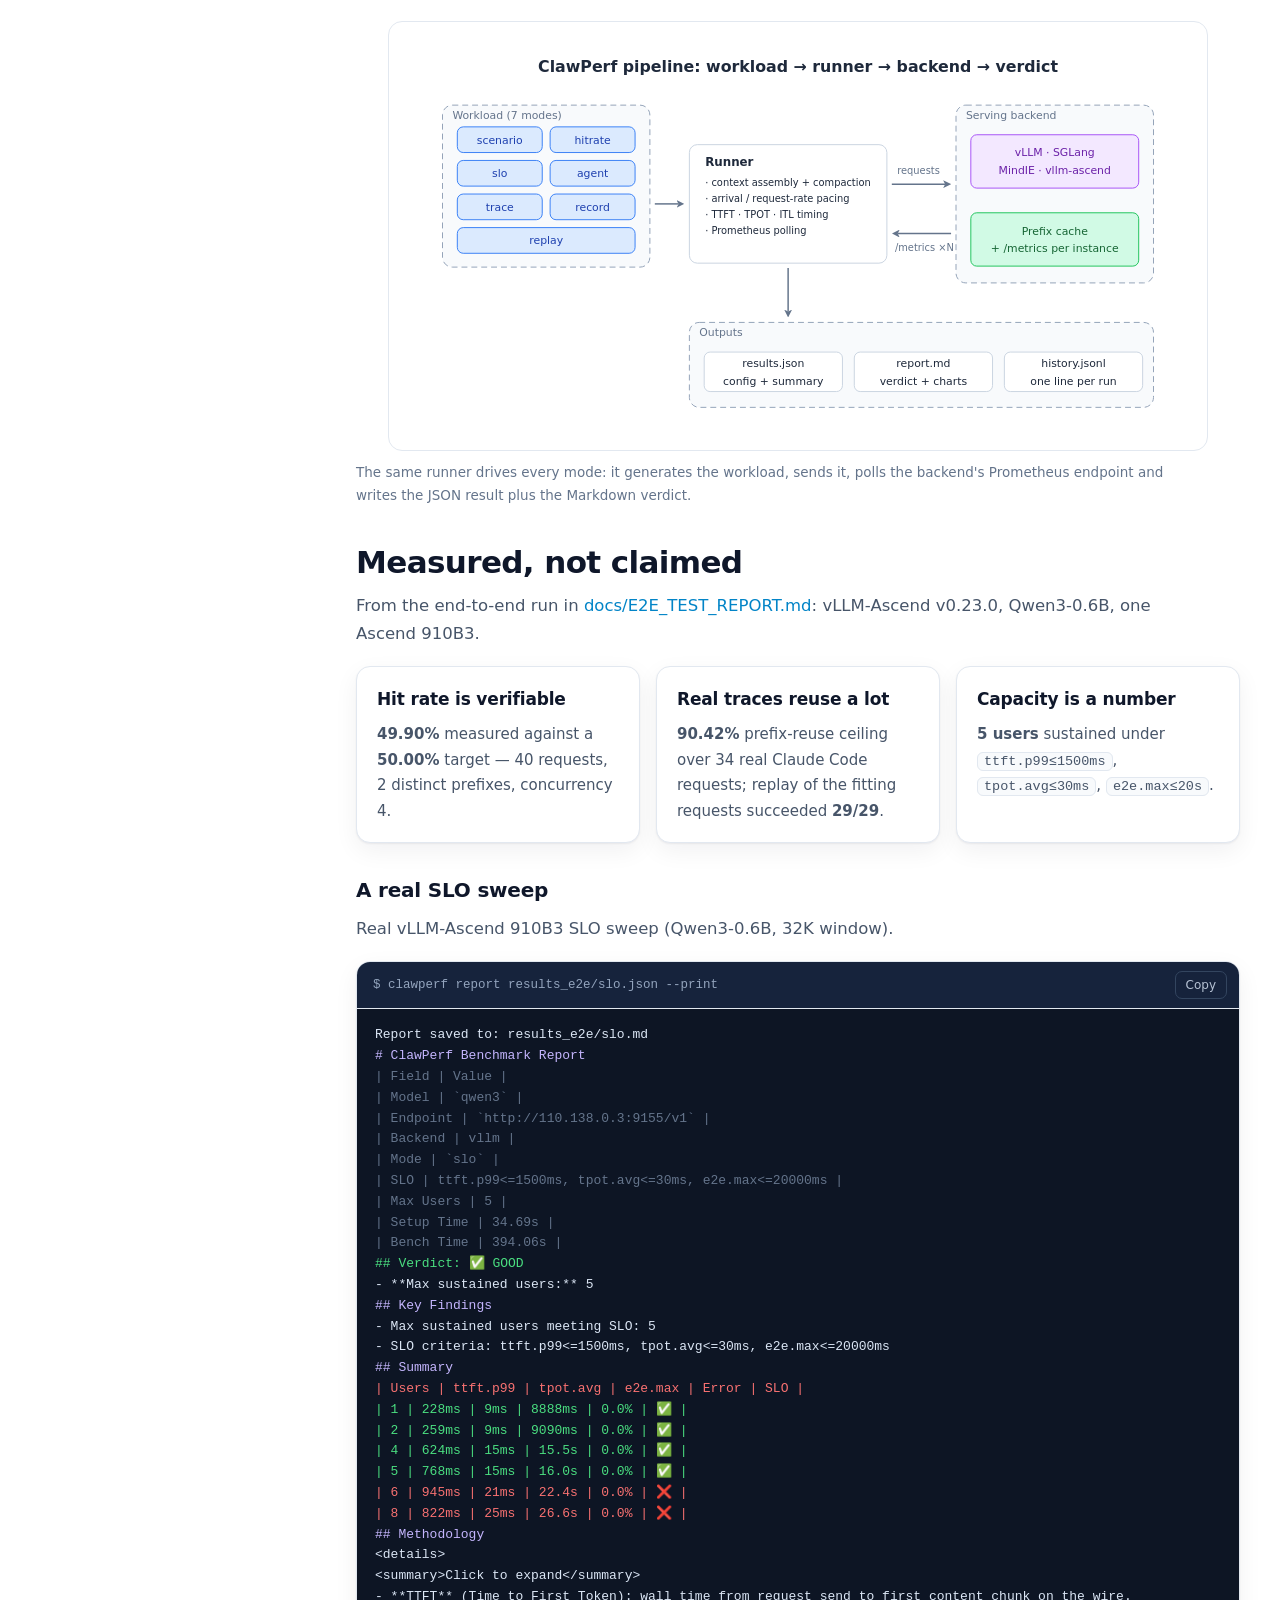
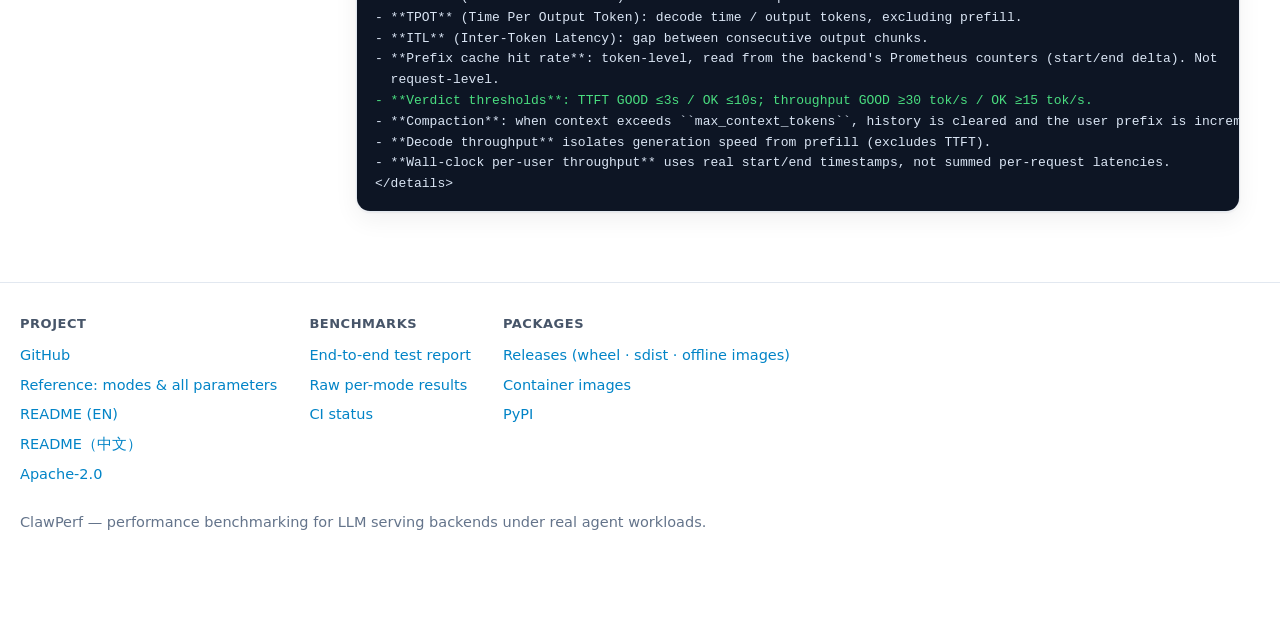
==== commit 0b1e3900: "fix(docs): record the sample commands with relative paths The report-derived samples embed the comma" ====
--- a/docs/index.html
+++ b/docs/index.html
@@ -1,936 +1,403 @@
 <!DOCTYPE html>
-<html lang="en" data-lang="en" data-theme="auto">
+<html lang='en' data-lang='en' data-theme='auto'>
 <head>
-<meta charset="utf-8">
-<meta name="viewport" content="width=device-width, initial-scale=1">
-<title>ClawPerf — LLM serving benchmarks under real agent workloads</title>
-<meta name="description" content="ClawPerf benchmarks vLLM / SGLang / MindIE / vllm-ascend under real agent traffic: multi-turn long-context sessions, prefix-cache reuse, tool calls, SLO capacity sweeps and PD-disaggregated metrics.">
-<link rel="canonical" href="https://ucm-system.github.io/ClawPerf/">
-<meta property="og:type" content="website">
-<meta property="og:title" content="ClawPerf — LLM serving benchmarks under real agent workloads">
-<meta property="og:description" content="Seven benchmark modes, one CLI: multi-turn long-context workload, prefix-cache hit rate, SLO capacity sweep, real tool-calling agents, trace replay, record & replay.">
-<meta property="og:url" content="https://ucm-system.github.io/ClawPerf/">
-<meta name="theme-color" content="#0f172a">
-<link rel="icon" href="data:image/svg+xml,%3Csvg xmlns='http://www.w3.org/2000/svg' viewBox='0 0 32 32'%3E%3Crect width='32' height='32' rx='7' fill='%230f172a'/%3E%3Cg fill='%2338bdf8'%3E%3Crect x='7' y='17' width='4' height='8' rx='1'/%3E%3Crect x='14' y='12' width='4' height='13' rx='1'/%3E%3Crect x='21' y='7' width='4' height='18' rx='1'/%3E%3C/g%3E%3C/svg%3E">
+<meta charset='utf-8'>
+<meta name='viewport' content='width=device-width, initial-scale=1'>
+<title>LLM serving benchmarks under real agent workloads — ClawPerf</title>
+<meta name='description' content='ClawPerf benchmarks LLM serving under real agent workloads: seven modes, one CLI.'>
+<link rel='canonical' href='https://ucm-system.github.io/ClawPerf/'>
+<meta property='og:type' content='website'>
+<meta property='og:title' content='LLM serving benchmarks under real agent workloads — ClawPerf'>
+<meta property='og:description' content='ClawPerf benchmarks LLM serving under real agent workloads: seven modes, one CLI.'>
+<meta property='og:url' content='https://ucm-system.github.io/ClawPerf/'>
+<meta name='theme-color' content='#0f172a'>
+<link rel='icon' href='data:image/svg+xml,%3Csvg xmlns='http://www.w3.org/2000/svg' viewBox='0 0 32 32'%3E%3Crect width='32' height='32' rx='7' fill='%230f172a'/%3E%3Cg fill='%2338bdf8'%3E%3Crect x='7' y='17' width='4' height='8' rx='1'/%3E%3Crect x='14' y='12' width='4' height='13' rx='1'/%3E%3Crect x='21' y='7' width='4' height='18' rx='1'/%3E%3C/g%3E%3C/svg%3E'>
 <style>
   :root {
-    --bg: #ffffff;
-    --bg-soft: #f8fafc;
-    --card: #ffffff;
-    --border: #e2e8f0;
-    --text: #0f172a;
-    --text-soft: #475569;
-    --text-muted: #64748b;
-    --accent: #0284c7;
-    --accent-soft: #e0f2fe;
-    --green: #15803d;
-    --green-soft: #dcfce7;
-    --amber: #b45309;
-    --amber-soft: #fef3c7;
-    --code-bg: #0f172a;
-    --code-text: #e2e8f0;
+    --bg: #ffffff; --bg-soft: #f8fafc; --card: #ffffff; --border: #e2e8f0;
+    --text: #0f172a; --text-soft: #475569; --text-muted: #64748b;
+    --accent: #0284c7; --accent-soft: #e0f2fe; --green: #15803d; --green-soft: #dcfce7;
+    --amber: #b45309; --amber-soft: #fef3c7; --red: #b91c1c; --red-soft: #fee2e2;
+    --code-bg: #0d1524; --code-head: #16233c; --code-text: #dbe6f5;
     --shadow: 0 1px 2px rgba(15, 23, 42, .06), 0 8px 24px rgba(15, 23, 42, .06);
   }
   html[data-theme="dark"] {
-    --bg: #0b1220;
-    --bg-soft: #0f172a;
-    --card: #111c33;
-    --border: #1e293b;
-    --text: #e8eef8;
-    --text-soft: #b6c2d4;
-    --text-muted: #8b9ab1;
-    --accent: #38bdf8;
-    --accent-soft: #0b2942;
-    --green: #4ade80;
-    --green-soft: #0d2a1c;
-    --amber: #fbbf24;
-    --amber-soft: #33260a;
-    --code-bg: #060b16;
-    --code-text: #dbe6f5;
+    --bg: #0b1220; --bg-soft: #0f172a; --card: #111c33; --border: #1e293b;
+    --text: #e8eef8; --text-soft: #b6c2d4; --text-muted: #8b9ab1;
+    --accent: #38bdf8; --accent-soft: #0b2942; --green: #4ade80; --green-soft: #0d2a1c;
+    --amber: #fbbf24; --amber-soft: #33260a; --red: #f87171; --red-soft: #3b1414;
+    --code-bg: #060b16; --code-head: #0e1a2e; --code-text: #dbe6f5;
     --shadow: 0 1px 2px rgba(0, 0, 0, .4), 0 10px 30px rgba(0, 0, 0, .35);
   }
-  /* No-JS fallback: honour the OS preference while the choice is still "auto". */
   @media (prefers-color-scheme: dark) {
     html[data-theme="auto"] {
-      --bg: #0b1220;
-      --bg-soft: #0f172a;
-      --card: #111c33;
-      --border: #1e293b;
-      --text: #e8eef8;
-      --text-soft: #b6c2d4;
-      --text-muted: #8b9ab1;
-      --accent: #38bdf8;
-      --accent-soft: #0b2942;
-      --green: #4ade80;
-      --green-soft: #0d2a1c;
-      --amber: #fbbf24;
-      --amber-soft: #33260a;
-      --code-bg: #060b16;
-      --code-text: #dbe6f5;
+      --bg: #0b1220; --bg-soft: #0f172a; --card: #111c33; --border: #1e293b;
+      --text: #e8eef8; --text-soft: #b6c2d4; --text-muted: #8b9ab1;
+      --accent: #38bdf8; --accent-soft: #0b2942; --green: #4ade80; --green-soft: #0d2a1c;
+      --amber: #fbbf24; --amber-soft: #33260a; --red: #f87171; --red-soft: #3b1414;
+      --code-bg: #060b16; --code-head: #0e1a2e; --code-text: #dbe6f5;
       --shadow: 0 1px 2px rgba(0, 0, 0, .4), 0 10px 30px rgba(0, 0, 0, .35);
     }
   }
   * { box-sizing: border-box; }
   html { scroll-behavior: smooth; scroll-padding-top: 84px; }
   body {
-    margin: 0;
-    background: var(--bg);
-    color: var(--text);
+    margin: 0; background: var(--bg); color: var(--text); font-size: 16px; line-height: 1.7;
     font-family: 'PingFang SC', 'Microsoft YaHei', 'Noto Sans CJK SC', -apple-system,
                  BlinkMacSystemFont, 'Segoe UI', system-ui, sans-serif;
-    font-size: 16px;
-    line-height: 1.7;
     -webkit-font-smoothing: antialiased;
   }
   a { color: var(--accent); text-decoration: none; }
   a:hover { text-decoration: underline; }
   .wrap { max-width: 1080px; margin: 0 auto; padding: 0 20px; }
-
-  /* language switching: both trees are in the DOM, CSS picks one */
   html[data-lang="en"] .zh { display: none; }
   html[data-lang="zh"] .en { display: none; }
   html[data-lang="zh"] body { line-height: 1.85; }
 
   header.top {
-    position: sticky; top: 0; z-index: 20;
-    background: var(--bg);                      /* fallback for no color-mix() */
+    position: sticky; top: 0; z-index: 20; background: var(--bg);
     background: color-mix(in srgb, var(--bg) 90%, transparent);
-    backdrop-filter: blur(8px);
-    border-bottom: 1px solid var(--border);
+    backdrop-filter: blur(8px); border-bottom: 1px solid var(--border);
   }
   .top-inner { display: flex; align-items: center; gap: 18px; padding: 13px 0; }
   .brand { display: flex; align-items: center; gap: 10px; font-weight: 700; font-size: 17px; color: var(--text); }
   .brand:hover { text-decoration: none; }
-  .brand svg { display: block; }
-  nav.links { display: flex; gap: 20px; margin-left: auto; flex-wrap: wrap; }
-  nav.links a { color: var(--text-soft); font-size: 14.5px; }
-  nav.links a:hover { color: var(--accent); }
+  nav.toplinks { display: flex; gap: 18px; margin-left: auto; flex-wrap: wrap; }
+  nav.toplinks a { color: var(--text-soft); font-size: 14.5px; }
+  nav.toplinks a:hover { color: var(--accent); }
   .toggles { display: flex; gap: 8px; }
   button.toggle {
-    font: inherit; font-size: 13px; color: var(--text-soft);
-    background: var(--bg-soft); border: 1px solid var(--border); border-radius: 8px;
-    padding: 5px 10px; cursor: pointer;
+    font: inherit; font-size: 13px; color: var(--text-soft); background: var(--bg-soft);
+    border: 1px solid var(--border); border-radius: 8px; padding: 5px 10px; cursor: pointer;
   }
   button.toggle:hover { border-color: var(--accent); color: var(--accent); }
 
-  /* ── hero ── */
-  .hero { padding: 72px 0 40px; }
-  .hero h1 { font-size: clamp(38px, 7vw, 60px); line-height: 1.1; margin: 0 0 16px; letter-spacing: -.025em; }
-  .hero .lead { font-size: clamp(17px, 2.3vw, 21px); color: var(--text-soft); max-width: 780px; margin: 0 0 26px; }
-  .cta { display: flex; flex-wrap: wrap; gap: 12px; margin-bottom: 32px; }
-  .btn {
-    display: inline-flex; align-items: center; gap: 8px;
-    padding: 11px 18px; border-radius: 10px; font-size: 14.5px; font-weight: 600;
-    border: 1px solid var(--border); background: var(--card); color: var(--text);
-  }
-  .btn:hover { text-decoration: none; border-color: var(--accent); }
-  .btn.primary { background: var(--accent); border-color: var(--accent); color: #fff; }
-  .btn.primary:hover { filter: brightness(1.08); }
-
-  .stats { display: grid; grid-template-columns: repeat(auto-fit, minmax(160px, 1fr)); gap: 12px; }
-  .stat { background: var(--bg-soft); border: 1px solid var(--border); border-radius: 12px; padding: 14px 16px; }
-  .stat b { display: block; font-size: 22px; line-height: 1.2; }
-  .stat span { font-size: 13.5px; color: var(--text-muted); }
-
-  /* ── sections ── */
-  section { padding: 56px 0; border-top: 1px solid var(--border); }
-  .eyebrow {
-    font-size: 13px; font-weight: 700; letter-spacing: .1em; text-transform: uppercase;
-    color: var(--accent); margin: 0 0 10px;
-  }
-  section > .wrap > h2 { font-size: clamp(28px, 3.8vw, 38px); line-height: 1.2; margin: 0 0 12px; letter-spacing: -.02em; }
-  section > .wrap > p.sub { font-size: 17px; color: var(--text-soft); margin: 0 0 28px; max-width: 820px; }
-  h3.mode-title { font-size: clamp(22px, 2.6vw, 27px); margin: 44px 0 10px; letter-spacing: -.01em; }
-  h3.mode-title:first-of-type { margin-top: 8px; }
-  h3.plain { font-size: 20px; margin: 34px 0 10px; }
-  .mode-num {
-    display: inline-block; font-size: 13px; font-weight: 700; color: var(--accent);
-    background: var(--accent-soft); border-radius: 8px; padding: 2px 9px; margin-right: 10px;
-    vertical-align: middle; letter-spacing: .04em;
-  }
-  .why { font-size: 16.5px; color: var(--text-soft); margin: 0 0 18px; max-width: 860px; }
-  .label {
-    display: block; font-size: 13px; font-weight: 700; letter-spacing: .08em;
-    text-transform: uppercase; color: var(--text-muted); margin: 22px 0 8px;
-  }
-
-  /* ── layout: sticky left index + content ── */
-  .layout { display: grid; grid-template-columns: 264px minmax(0, 1fr); gap: 48px; align-items: start; }
+  /* two-column layout: sticky index + content */
+  .layout { display: grid; grid-template-columns: 268px minmax(0, 1fr); gap: 48px;
+            max-width: 1320px; margin: 0 auto; padding: 32px 20px 0; align-items: start; }
   .layout > main { min-width: 0; }
-  /* inside the layout the column already constrains width */
-  .layout main .wrap { max-width: none; padding: 0; }
-
   details.toc {
-    position: sticky; top: 84px;
-    max-height: calc(100vh - 108px); overflow-y: auto;
-    padding: 16px 16px 16px 18px;
-    background: var(--bg-soft); border: 1px solid var(--border); border-radius: 14px;
-    font-size: 14.5px;
-  }
-  details.toc > summary {
-    display: none; cursor: pointer; font-weight: 700; color: var(--text);
-    list-style: none; padding: 2px 0;
-  }
+    position: sticky; top: 84px; max-height: calc(100vh - 108px); overflow-y: auto;
+    padding: 14px 14px 14px 16px; background: var(--bg-soft);
+    border: 1px solid var(--border); border-radius: 14px; font-size: 14.5px;
+  }
+  details.toc > summary { display: none; cursor: pointer; font-weight: 700; color: var(--text); list-style: none; }
   details.toc > summary::-webkit-details-marker { display: none; }
-  details.toc > summary::after { content: " ▾"; color: var(--text-muted); }
+  details.toc > summary::after { content: " \25BE"; color: var(--text-muted); }
   nav.toc-nav { display: grid; gap: 2px; }
-  nav.toc-nav a {
-    display: block; color: var(--text-soft); padding: 5px 10px; border-radius: 8px;
-    border-left: 2px solid transparent; line-height: 1.45;
-  }
+  nav.toc-nav a { display: block; color: var(--text-soft); padding: 5px 10px; border-radius: 8px;
+                  border-left: 2px solid transparent; line-height: 1.45; }
   nav.toc-nav a:hover { color: var(--accent); background: var(--bg); text-decoration: none; }
   nav.toc-nav a.active { color: var(--accent); background: var(--bg); border-left-color: var(--accent); font-weight: 600; }
-  nav.toc-nav a.lvl1 { font-weight: 600; color: var(--text); margin-top: 6px; }
-  nav.toc-nav a.lvl2 { padding-left: 24px; font-size: 13.5px; }
+  nav.toc-nav a.lvl1 { font-weight: 600; color: var(--text); margin-top: 5px; }
+  nav.toc-nav a.lvl2 { padding-left: 22px; font-size: 13.5px; }
+  nav.toc-nav a.lvl3 { padding-left: 36px; font-size: 13px; color: var(--text-muted); }
   nav.toc-nav .num { color: var(--text-muted); font-variant-numeric: tabular-nums; margin-right: 7px; font-weight: 600; }
+  nav.toc-nav .group { display: block; font-weight: 600; color: var(--text); padding: 6px 10px 2px; font-size: 14.5px; }
   nav.toc-nav a.lvl1.active .num, nav.toc-nav a.lvl1:hover .num { color: var(--accent); }
   nav.toc-nav .sep { height: 1px; background: var(--border); margin: 8px 0; }
 
-  /* ── generic blocks ── */
+  h1 { font-size: clamp(32px, 5vw, 46px); line-height: 1.15; letter-spacing: -.025em; margin: 8px 0 14px; }
+  h2 { font-size: clamp(24px, 3vw, 31px); line-height: 1.25; letter-spacing: -.02em; margin: 44px 0 10px; }
+  h2:first-child { margin-top: 0; }
+  h3 { font-size: 20px; margin: 30px 0 8px; letter-spacing: -.01em; }
+  h4.mode-params { font-size: 16px; margin: 26px 0 6px; color: var(--text-soft); }
+  .eyebrow { font-size: 13px; font-weight: 700; letter-spacing: .1em; text-transform: uppercase;
+             color: var(--accent); margin: 0 0 8px; }
+  .lead { font-size: clamp(17px, 2.2vw, 20px); color: var(--text-soft); max-width: 780px; margin: 0 0 22px; }
+  p.sub { font-size: 16.5px; color: var(--text-soft); margin: 0 0 18px; max-width: 830px; }
+  .why { font-size: 16.5px; color: var(--text-soft); margin: 0 0 18px; max-width: 860px; }
+  .label { display: block; font-size: 13px; font-weight: 700; letter-spacing: .08em;
+           text-transform: uppercase; color: var(--text-muted); margin: 26px 0 10px; }
+  ul.tight { margin: 0 0 16px; padding-left: 22px; color: var(--text-soft); }
+  ul.tight li { margin-bottom: 7px; }
+
   .grid { display: grid; gap: 16px; }
   .grid.c2 { grid-template-columns: repeat(auto-fit, minmax(300px, 1fr)); }
-  .grid.c3 { grid-template-columns: repeat(auto-fit, minmax(240px, 1fr)); }
-  .card { background: var(--card); border: 1px solid var(--border); border-radius: 14px; padding: 20px 22px; box-shadow: var(--shadow); }
+  .grid.c3 { grid-template-columns: repeat(auto-fit, minmax(230px, 1fr)); }
+  .card { background: var(--card); border: 1px solid var(--border); border-radius: 14px;
+          padding: 18px 20px; box-shadow: var(--shadow); }
   .card h3 { margin: 0 0 8px; font-size: 17px; }
   .card p { margin: 0 0 8px; color: var(--text-soft); font-size: 15px; }
   .card p:last-child { margin-bottom: 0; }
-  .card .tag { display: inline-block; font-size: 12px; color: var(--accent); background: var(--accent-soft); border-radius: 999px; padding: 2px 10px; margin-bottom: 10px; }
-
-  figure { margin: 24px 0 0; }
-  figure .frame {
-    /* diagrams keep a light card in both themes so the figure is always legible */
-    background: #ffffff; border: 1px solid var(--border); border-radius: 14px; padding: 16px;
-    overflow-x: auto;
-  }
-  figure img { display: block; width: 100%; max-width: 800px; height: auto; margin: 0 auto; }
-  /* Terminal captures: keep tall output scrollable instead of stretching the page. */
-  figure .frame.shot { padding: 0; background: #0b1220; max-height: 600px; overflow-y: auto; }
-  figure .frame.shot img { max-width: 100%; width: auto; min-width: 320px; }
-  figcaption { color: var(--text-muted); font-size: 13.5px; margin-top: 10px; max-width: 820px; }
+  .card .tag { display: inline-block; font-size: 12px; color: var(--accent);
+               background: var(--accent-soft); border-radius: 999px; padding: 2px 10px; margin-bottom: 10px; }
+  a.card-link { display: block; color: var(--text); }
+  a.card-link:hover { text-decoration: none; border-color: var(--accent); }
+  a.card-link b { display: block; font-size: 17px; margin-bottom: 6px; }
+  a.card-link span { font-size: 14.5px; color: var(--text-muted); }
+  a.card-link code { color: var(--accent); font-size: 16px; }
+
+  /* code blocks */
+  .sample { margin: 0 0 18px; border: 1px solid var(--border); border-radius: 14px;
+            overflow: hidden; box-shadow: var(--shadow); }
+  .sample-head {
+    display: flex; align-items: center; gap: 12px; padding: 9px 12px 9px 16px;
+    background: var(--code-head); border-bottom: 1px solid var(--border);
+  }
+  .sample-title {
+    flex: 1; min-width: 0; font-family: ui-monospace, SFMono-Regular, Menlo, Consolas, monospace;
+    font-size: 12.5px; color: #93a4bd; white-space: pre-wrap; word-break: break-word;
+  }
+  button.copy {
+    flex: none; font: inherit; font-size: 12px; color: #b6c2d4; background: transparent;
+    border: 1px solid #33455f; border-radius: 7px; padding: 3px 10px; cursor: pointer;
+  }
+  button.copy:hover { color: #fff; border-color: #64748b; }
+  .sample pre {
+    margin: 0; padding: 16px 18px; background: var(--code-bg); color: var(--code-text);
+    overflow-x: auto; font-size: 13px; line-height: 1.6;
+  }
+  .sample pre code { font-family: ui-monospace, SFMono-Regular, Menlo, Consolas, 'Liberation Mono', monospace; }
+  pre .cmd { color: #86efac; }
+  pre .log { color: #7dd3fc; }
+  pre .warn { color: #fbbf24; }
+  pre .ok { color: #4ade80; }
+  pre .err { color: #f87171; }
+  pre .rule { color: #64748b; }
+  pre .head { color: #c4b5fd; }
+  pre .flag { color: #7dd3fc; }
+  pre .cmt { color: #64748b; }
+  code.inline { background: var(--bg-soft); border: 1px solid var(--border); border-radius: 6px;
+                padding: 1px 6px; font-family: ui-monospace, SFMono-Regular, Menlo, Consolas, monospace;
+                font-size: 13.5px; }
 
   table { width: 100%; border-collapse: collapse; font-size: 15px; }
   th, td { text-align: left; padding: 10px 12px; border-bottom: 1px solid var(--border); vertical-align: top; }
   th { color: var(--text-muted); font-weight: 600; font-size: 13px; text-transform: uppercase; letter-spacing: .04em; }
   tbody tr:last-child td { border-bottom: none; }
-  .tbl-scroll { overflow-x: auto; border: 1px solid var(--border); border-radius: 14px; background: var(--card); box-shadow: var(--shadow); }
+  .tbl-scroll { overflow-x: auto; border: 1px solid var(--border); border-radius: 14px;
+                background: var(--card); box-shadow: var(--shadow); margin-bottom: 16px; }
   table.kv td:first-child { white-space: nowrap; }
   table.kv code { font-weight: 600; }
-  code, kbd { font-family: ui-monospace, SFMono-Regular, Menlo, Consolas, 'Liberation Mono', monospace; font-size: 13.5px; }
-  code.inline { background: var(--bg-soft); border: 1px solid var(--border); border-radius: 6px; padding: 1px 6px; }
-  pre {
-    margin: 0 0 14px; background: var(--code-bg); color: var(--code-text);
-    border-radius: 14px; padding: 18px 20px; overflow-x: auto; font-size: 13.5px; line-height: 1.65;
-    border: 1px solid var(--border);
-  }
-  pre .c { color: #7dd3fc; }
-  pre .m { color: #86efac; }
-  .note {
-    font-size: 15px; color: var(--text-soft); background: var(--bg-soft);
-    border: 1px solid var(--border); border-left: 3px solid var(--accent);
-    border-radius: 10px; padding: 14px 16px; margin: 0 0 14px;
-  }
-
-  .bars { display: grid; gap: 10px; margin-top: 6px; }
-  .bar { display: grid; grid-template-columns: 96px 1fr 92px; align-items: center; gap: 12px; font-size: 14px; }
-  .bar .track { background: var(--bg-soft); border: 1px solid var(--border); border-radius: 999px; height: 10px; overflow: hidden; }
-  .bar .fill { height: 100%; background: var(--accent); border-radius: 999px; }
-  .bar .val { text-align: right; color: var(--text-muted); font-variant-numeric: tabular-nums; }
-
-  .pill { display: inline-block; font-size: 13px; border: 1px solid var(--border); background: var(--bg-soft); border-radius: 999px; padding: 3px 11px; margin: 0 6px 6px 0; color: var(--text-soft); }
-  .ok { color: var(--green); background: var(--green-soft); border-color: transparent; }
-  .warn { color: var(--amber); background: var(--amber-soft); border-color: transparent; }
-
-  .next { display: flex; flex-wrap: wrap; gap: 10px; align-items: center; margin-top: 22px; }
-  footer { border-top: 1px solid var(--border); padding: 34px 0 56px; color: var(--text-muted); font-size: 14.5px; }
-  footer .cols { display: flex; flex-wrap: wrap; gap: 32px; }
+  td.num, th.num { text-align: right; font-variant-numeric: tabular-nums; }
+
+  .note { font-size: 15px; color: var(--text-soft); background: var(--bg-soft);
+          border: 1px solid var(--border); border-left: 3px solid var(--accent);
+          border-radius: 10px; padding: 14px 16px; margin: 0 0 18px; }
+  figure.diagram { margin: 24px 0; }
+  figure.diagram img { display: block; width: 100%; max-width: 820px; height: auto; margin: 0 auto;
+                       background: #fff; border: 1px solid var(--border); border-radius: 14px; padding: 14px; }
+  figcaption { color: var(--text-muted); font-size: 13.5px; margin-top: 10px; max-width: 820px; }
+
+  .pill { display: inline-block; font-size: 13.5px; border: 1px solid var(--border); background: var(--bg-soft);
+          border-radius: 999px; padding: 4px 12px; margin: 0 6px 6px 0; color: var(--text-soft); }
+  .pill:hover { border-color: var(--accent); color: var(--accent); text-decoration: none; }
+  .next { display: flex; flex-wrap: wrap; gap: 10px; align-items: center; margin: 28px 0 0; }
+  .btn { display: inline-flex; align-items: center; gap: 8px; padding: 10px 16px; border-radius: 10px;
+         font-size: 14.5px; font-weight: 600; border: 1px solid var(--border);
+         background: var(--card); color: var(--text); }
+  .btn:hover { text-decoration: none; border-color: var(--accent); }
+  .btn.primary { background: var(--accent); border-color: var(--accent); color: #fff; }
+  footer { border-top: 1px solid var(--border); margin-top: 52px; padding: 30px 0 56px;
+           color: var(--text-muted); font-size: 14.5px; }
+  footer .cols { display: flex; flex-wrap: wrap; gap: 32px; max-width: 1320px; margin: 0 auto; padding: 0 20px; }
   footer h4 { margin: 0 0 8px; font-size: 13px; color: var(--text-soft); text-transform: uppercase; letter-spacing: .04em; }
   footer ul { list-style: none; margin: 0; padding: 0; display: grid; gap: 5px; }
+  footer .fine { max-width: 1320px; margin: 24px auto 0; padding: 0 20px; }
 
   @media (max-width: 1100px) {
-    .layout { grid-template-columns: 1fr; gap: 0; }
+    .layout { grid-template-columns: 1fr; gap: 0; padding-top: 20px; }
     details.toc { position: static; max-height: none; margin-bottom: 24px; }
     details.toc > summary { display: block; }
   }
-  @media (max-width: 780px) {
-    nav.links { display: none; }
-    .bar { grid-template-columns: 76px 1fr 80px; }
-    .hero { padding: 48px 0 28px; }
-  }
+  @media (max-width: 780px) { nav.toplinks { display: none; } }
 </style>
 </head>
 <body>
 
-<header class="top">
-  <div class="wrap top-inner">
-    <a class="brand" href="#top">
-      <svg width="24" height="24" viewBox="0 0 32 32" aria-hidden="true">
-        <rect width="32" height="32" rx="7" fill="#0f172a"/>
-        <g fill="#38bdf8">
-          <rect x="7" y="17" width="4" height="8" rx="1"/>
-          <rect x="14" y="12" width="4" height="13" rx="1"/>
-          <rect x="21" y="7" width="4" height="18" rx="1"/>
+<header class='top'>
+  <div class='wrap top-inner'>
+    <a class='brand' href='index.html'>
+      <svg width='24' height='24' viewBox='0 0 32 32' aria-hidden='true'>
+        <rect width='32' height='32' rx='7' fill='#0f172a'/>
+        <g fill='#38bdf8'>
+          <rect x='7' y='17' width='4' height='8' rx='1'/>
+          <rect x='14' y='12' width='4' height='13' rx='1'/>
+          <rect x='21' y='7' width='4' height='18' rx='1'/>
         </g>
       </svg>
       ClawPerf
     </a>
-    <nav class="links">
-      <a href="#quickstart"><span class="en">Quick start</span><span class="zh">快速开始</span></a>
-      <a href="#modes"><span class="en">Modes</span><span class="zh">模式</span></a>
-      <a href="#config"><span class="en">Configuration</span><span class="zh">配置</span></a>
-      <a href="#results"><span class="en">Results</span><span class="zh">实测</span></a>
-      <a href="reference.html"><span class="en">Reference</span><span class="zh">完整参考</span></a>
-      <a href="https://github.com/ucm-system/ClawPerf">GitHub</a>
+    <nav class='toplinks'>
+      <a href='quickstart.html'><span class='en'>Quick start</span><span class='zh'>快速开始</span></a>
+      <a href='modes/scenario.html'><span class='en'>Modes</span><span class='zh'>模式</span></a>
+      <a href='configuration.html'><span class='en'>Configuration</span><span class='zh'>配置</span></a>
+      <a href='reference.html'><span class='en'>Reference</span><span class='zh'>完整参考</span></a>
+      <a href='https://github.com/ucm-system/ClawPerf'>GitHub</a>
     </nav>
-    <div class="toggles">
-      <button class="toggle" id="lang-btn" type="button" aria-label="Switch language">中文</button>
-      <button class="toggle" id="theme-btn" type="button" aria-label="Switch theme">◐</button>
+    <div class='toggles'>
+      <button class='toggle' id='lang-btn' type='button' aria-label='Switch language'>中文</button>
+      <button class='toggle' id='theme-btn' type='button' aria-label='Switch theme'>◐</button>
     </div>
   </div>
 </header>
 
-<a id="top"></a>
-<div class="hero wrap">
-  <h1>ClawPerf</h1>
-  <p class="lead en">Benchmark LLM serving under <strong>real agent workloads</strong> — multi-turn, long-context, prefix-cache-heavy traffic. Seven modes, one CLI, built on <a href="https://github.com/modelscope/evalscope">EvalScope</a>.</p>
-  <p class="lead zh">面向 <strong>真实 Agent 负载</strong>的 LLM 推理服务性能基准 —— 多轮对话、长上下文、前缀缓存密集的流量。七种模式，一个 CLI，构建在 <a href="https://github.com/modelscope/evalscope">EvalScope</a> 之上。</p>
-
-  <div class="cta">
-    <a class="btn primary" href="#quickstart"><span class="en">Quick start</span><span class="zh">快速开始</span></a>
-    <a class="btn" href="reference.html"><span class="en">Full reference</span><span class="zh">完整参考</span></a>
-    <a class="btn" href="https://github.com/ucm-system/ClawPerf"><span class="en">GitHub</span><span class="zh">GitHub 仓库</span></a>
-    <a class="btn" href="https://github.com/ucm-system/ClawPerf/releases"><span class="en">Releases &amp; images</span><span class="zh">发行版与镜像</span></a>
-  </div>
-
-  <div class="stats">
-    <div class="stat"><b>7</b><span class="en">benchmark modes</span><span class="zh">基准模式</span></div>
-    <div class="stat"><b>4</b><span class="en">backends: vLLM · SGLang · MindIE · vllm-ascend</span><span class="zh">后端：vLLM · SGLang · MindIE · vllm-ascend</span></div>
-    <div class="stat"><b>300+</b><span class="en">unit tests in CI</span><span class="zh">CI 单元测试</span></div>
-    <div class="stat"><b>amd64 + arm64</b><span class="en">native multi-arch images</span><span class="zh">原生双架构镜像</span></div>
-  </div>
-</div>
-
-<div class="layout wrap">
-
-  <details class="toc" id="toc">
-    <summary><span class="en">Contents</span><span class="zh">目录</span></summary>
-    <nav class="toc-nav">
-      <a class="lvl1" href="#quickstart"><span class="num">1</span><span class="en">Quick start</span><span class="zh">快速开始</span></a>
-      <a class="lvl2" href="#quickstart"><span class="en">Install &amp; first run</span><span class="zh">安装与首次运行</span></a>
-      <a class="lvl1" href="#modes"><span class="num">2</span><span class="en">Modes in depth</span><span class="zh">模式详解</span></a>
-      <a class="lvl2" href="#mode-scenario"><span class="en">scenario — growing conversations</span><span class="zh">scenario —— 增长的会话</span></a>
-      <a class="lvl2" href="#mode-hitrate"><span class="en">hitrate — is the cache working?</span><span class="zh">hitrate —— 缓存是否生效</span></a>
-      <a class="lvl2" href="#mode-slo"><span class="en">slo — capacity under a budget</span><span class="zh">slo —— 预算下的容量</span></a>
-      <a class="lvl2" href="#mode-agent"><span class="en">agent — real tool calls</span><span class="zh">agent —— 真实工具调用</span></a>
-      <a class="lvl2" href="#mode-trace"><span class="en">trace — your own traffic</span><span class="zh">trace —— 用你的流量</span></a>
-      <a class="lvl2" href="#mode-replay"><span class="en">record &amp; replay</span><span class="zh">record &amp; replay —— 录制与回放</span></a>
-      <a class="lvl2" href="#more-captures"><span class="en">More captures</span><span class="zh">更多截图</span></a>
-      <a class="lvl1" href="#config"><span class="num">3</span><span class="en">Configuration</span><span class="zh">配置</span></a>
-      <a class="lvl2" href="#profiles"><span class="en">Context profiles &amp; suites</span><span class="zh">上下文档位与套件</span></a>
-      <a class="lvl2" href="#pacing"><span class="en">Pacing &amp; concurrency</span><span class="zh">节奏与并发</span></a>
-      <a class="lvl2" href="#metrics"><span class="en">Metrics endpoints</span><span class="zh">指标端点</span></a>
-      <a class="lvl1" href="#results"><span class="num">4</span><span class="en">Measured on real hardware</span><span class="zh">真机实测</span></a>
-      <a class="lvl1" href="#stack"><span class="num">5</span><span class="en">Where it fits</span><span class="zh">适用场景</span></a>
-      <div class="sep"></div>
-      <a class="lvl1" href="reference.html"><span class="en">Full reference →</span><span class="zh">完整参考 →</span></a>
-      <a class="lvl2" href="reference.html#params"><span class="en">All 73 parameters</span><span class="zh">全部 73 个参数</span></a>
-      <a class="lvl2" href="reference.html#env"><span class="en">Env vars &amp; config file</span><span class="zh">环境变量与配置文件</span></a>
-      <a class="lvl2" href="reference.html#exit"><span class="en">Output &amp; exit codes</span><span class="zh">产物与退出码</span></a>
-      <a class="lvl2" href="reference.html#trouble"><span class="en">Troubleshooting</span><span class="zh">故障排查</span></a>
+<div class='layout'>
+  <details class='toc' id='toc'>
+    <summary><span class='en'>Contents</span><span class='zh'>目录</span></summary>
+    <nav class='toc-nav'>
+<a class='lvl1' href='index.html'><span class='num'>1</span><span class='en'>Overview</span><span class='zh'>总览</span></a>
+<a class='lvl1' href='quickstart.html'><span class='num'>2</span><span class='en'>Quick start</span><span class='zh'>快速开始</span></a>
+<span class='group'><span class='num'>3</span><span class='en'>Modes</span><span class='zh'>模式</span></span>
+<a class='lvl2' href='modes/scenario.html'><span class='en'>scenario</span><span class='zh'>scenario</span></a>
+<a class='lvl2' href='modes/hitrate.html'><span class='en'>hitrate</span><span class='zh'>hitrate</span></a>
+<a class='lvl2' href='modes/slo.html'><span class='en'>slo</span><span class='zh'>slo</span></a>
+<a class='lvl2' href='modes/agent.html'><span class='en'>agent</span><span class='zh'>agent</span></a>
+<a class='lvl2' href='modes/trace.html'><span class='en'>trace</span><span class='zh'>trace</span></a>
+<a class='lvl2' href='modes/record-replay.html'><span class='en'>record &amp; replay</span><span class='zh'>record &amp; replay</span></a>
+<a class='lvl1' href='configuration.html'><span class='num'>4</span><span class='en'>Configuration</span><span class='zh'>配置</span></a>
+<a class='lvl1' href='reference.html'><span class='num'>5</span><span class='en'>Reference</span><span class='zh'>完整参考</span></a>
+<div class='sep'></div>
+<a class='lvl2' href='https://github.com/ucm-system/ClawPerf'><span class='en'>GitHub</span><span class='zh'>GitHub</span></a>
+<a class='lvl2' href='reference.html#params'><span class='en'>All parameters</span><span class='zh'>全部参数</span></a>
+<a class='lvl2' href='reference.html#trouble'><span class='en'>Troubleshooting</span><span class='zh'>故障排查</span></a>
     </nav>
   </details>
-
   <main>
-
-<section id="quickstart">
-  <div class="wrap">
-    <p class="eyebrow"><span class="en">1 · Quick start</span><span class="zh">1 · 快速开始</span></p>
-    <h2><span class="en">One command, the default mode</span><span class="zh">一条命令，跑默认模式</span></h2>
-    <p class="sub en">The default mode is <code class="inline">scenario</code>: N users holding independent conversations that grow turn by turn. It needs nothing but a running OpenAI-compatible endpoint and a tokenizer directory.</p>
-    <p class="sub zh">默认模式是 <code class="inline">scenario</code>：N 个用户各自进行不断增长的多轮会话。只需要一个正在运行的 OpenAI 兼容端点和一个 tokenizer 目录。</p>
-
-    <span class="label"><span class="en">Install</span><span class="zh">安装</span></span>
-    <pre><code><span class="c"># pip</span>
-pip install "clawperf[agent,record,replay,mock-server]"
-
-<span class="c"># or the container image (bundles examples/ and a local tokenizer)</span>
-docker pull ghcr.io/ucm-system/clawperf:latest</code></pre>
-
-    <span class="label"><span class="en">Run it</span><span class="zh">运行</span></span>
-    <pre><code>clawperf --mode scenario \
-  --endpoint http://localhost:8000/v1 \
-  --model Qwen3-0.6B \
-  --tokenizer /mnt/model/Qwen3-0.6B \
-  --context-profile medium \
-  --num-users 8 --max-turns 20 \
-  --metrics-endpoint http://localhost:8000/metrics \
-  --output results.json</code></pre>
-    <p class="note">
-      <span class="en"><b>Use a local tokenizer directory.</b> <code class="inline">--tokenizer</code> is loaded strictly offline (no hub lookup, no download) and drives exact token counting, context clamping and content generation. Point it at the same directory your server loaded the model from — or at the image's bundled <code class="inline">/app/tokenizers/qwen3-0.6b</code> to sanity-check the setup.</span>
-      <span class="zh"><b>请使用本地 tokenizer 目录。</b><code class="inline">--tokenizer</code> 会严格离线加载（不查 hub、不下载），并负责精确分词、上下文裁剪与内容生成。指向服务端加载模型的同一个目录即可 —— 也可以先用镜像内置的 <code class="inline">/app/tokenizers/qwen3-0.6b</code> 验证环境是否正常。</span>
-    </p>
-
-    <figure>
-      <div class="frame shot">
-        <img loading="lazy" src="shots/live-run.png" alt="A live clawperf scenario run: resolved configuration banner, pre-flight probe, progress bar, and the headline counters including prefix-cache hit rate">
-      </div>
-      <figcaption>
-        <span class="en"><b>What you get while it runs.</b> The banner echoes every resolved setting (including which context profile was applied), the pre-flight probe catches a wrong endpoint or model in seconds, then progress and the headline counters. The full run also writes <code class="inline">results.json</code> and <code class="inline">results.md</code>.</span>
-        <span class="zh"><b>运行中看到什么。</b>横幅回显所有已解析的设置（包括生效的上下文档位），预检探针几秒内就能发现 endpoint/模型写错，然后是进度与总体指标。完整运行还会写出 <code class="inline">results.json</code> 与 <code class="inline">results.md</code>。</span>
-      </figcaption>
-    </figure>
-
-    <div class="grid c2" style="margin-top:26px">
-      <div class="card">
-        <h3><span class="en">Reading the output</span><span class="zh">怎么读输出</span></h3>
-        <p class="en"><b>TTFT</b> — time to first token; grows with context and concurrency. <b>TPOT</b> — per output token, the decode cost. <b>E2E</b> — full request latency. <b>Hit rate</b> — read from the server's Prometheus counters, not inferred.</p>
-        <p class="zh"><b>TTFT</b> —— 首 token 时延，随上下文与并发增长。<b>TPOT</b> —— 每输出 token 的解码成本。<b>E2E</b> —— 请求端到端时延。<b>命中率</b> —— 直接读服务端 Prometheus 计数器，而非推断。</p>
-      </div>
-      <div class="card">
-        <h3><span class="en">No GPU at hand?</span><span class="zh">手边没有 GPU？</span></h3>
-        <p class="en">Ship the mock server instead: <code class="inline">clawperf-mock-server --port 8000</code>, then point <code class="inline">--endpoint http://localhost:8000/v1</code> at it. It has a real trie prefix cache and vLLM-style <code class="inline">/metrics</code>, so every mode works end to end.</p>
-        <p class="zh">用内置 mock server 替代：<code class="inline">clawperf-mock-server --port 8000</code>，然后 <code class="inline">--endpoint http://localhost:8000/v1</code>。它带真实的字典树前缀缓存与 vLLM 风格 <code class="inline">/metrics</code>，所有模式都能跑通。</p>
-      </div>
-    </div>
-
-    <div class="next">
-      <a class="btn primary" href="#modes"><span class="en">Next: pick a mode →</span><span class="zh">下一步：选择模式 →</span></a>
-      <a class="btn" href="reference.html#params"><span class="en">Every parameter</span><span class="zh">全部参数</span></a>
-    </div>
-  </div>
-</section>
-
-<section id="modes">
-  <div class="wrap">
-    <p class="eyebrow"><span class="en">2 · Modes in depth</span><span class="zh">2 · 模式详解</span></p>
-    <h2><span class="en">Pick the question you need answered</span><span class="zh">按你要回答的问题选模式</span></h2>
-    <p class="sub en">Each mode writes a JSON result plus a Markdown report with a verdict. The table is the map; the sections below are the detail.</p>
-    <p class="sub zh">每种模式都会产出 JSON 结果与带结论的 Markdown 报告。下表是地图，下面是细节。</p>
-
-    <div class="tbl-scroll">
-      <table>
-        <thead>
-          <tr>
-            <th><span class="en">Mode</span><span class="zh">模式</span></th>
-            <th><span class="en">Question it answers</span><span class="zh">回答什么问题</span></th>
-          </tr>
-        </thead>
-        <tbody>
-          <tr><td><code>scenario</code></td><td><span class="en">How does the stack behave under N concurrent growing conversations? (default mode)</span><span class="zh">N 个并发增长会话下，服务表现如何？（默认模式）</span></td></tr>
-          <tr><td><code>hitrate</code></td><td><span class="en">Does the prefix cache actually deliver the hit rate I designed for?</span><span class="zh">前缀缓存真的达到了我设计的目标命中率吗？</span></td></tr>
-          <tr><td><code>slo</code></td><td><span class="en">What is the maximum concurrency that still meets my latency budget?</span><span class="zh">满足时延预算的最大并发是多少？</span></td></tr>
-          <tr><td><code>agent</code></td><td><span class="en">What does a real tool-calling agent cost in latency and tokens?</span><span class="zh">真实工具调用 Agent 的时延与 token 成本是多少？</span></td></tr>
-          <tr><td><code>trace</code></td><td><span class="en">How much reuse does my real session data contain, and what does it cost to replay?</span><span class="zh">真实会话数据里有多少可复用前缀？回放它代价多大？</span></td></tr>
-          <tr><td><code>record</code> · <code>replay</code></td><td><span class="en">Capture a live agent session (OpenAI or Anthropic clients) and replay it against any endpoint.</span><span class="zh">把线上 Agent 会话（OpenAI 或 Anthropic 客户端）录下来，再回放到任意端点。</span></td></tr>
-        </tbody>
-      </table>
-    </div>
-
-    <!-- ── scenario ── -->
-    <h3 class="mode-title" id="mode-scenario"><span class="mode-num">scenario</span><span class="en">The core agentic-load simulator</span><span class="zh">核心 Agent 负载模拟器</span></h3>
-    <p class="why en"><b>Why:</b> a coding agent does not send one prompt — it grows a conversation, reuses the same system prefix every turn, and several sessions run at once. A single-shot benchmark cannot see the prefill that accumulates turn by turn, so it reports a TTFT your users will never get. This mode models the conversation instead.</p>
-    <p class="why zh"><b>为什么做：</b>编码 Agent 不会只发一次请求 —— 它让会话不断增长、每轮复用同一段系统前缀，并且多个会话并发。单次请求压测看不到逐轮累积的预填充量，于是给出一个用户永远拿不到的 TTFT。这个模式直接对「会话」建模。</p>
-
-    <span class="label"><span class="en">How to run it</span><span class="zh">怎么用</span></span>
-    <pre><code>clawperf --mode scenario \
-  --endpoint http://localhost:8000/v1 --model Qwen3-0.6B \
-  --tokenizer /mnt/model/Qwen3-0.6B \
-  --context-profile medium \
-  --num-users 8 --max-turns 20 --user-arrival poisson:2 \
-  --metrics-endpoint http://localhost:8000/metrics --reset-cache \
-  --output results_scenario.json</code></pre>
-
-    <span class="label"><span class="en">Parameters that matter</span><span class="zh">关键参数</span></span>
-    <div class="tbl-scroll">
-      <table class="kv">
-        <tbody>
-          <tr><td><code>--context-profile</code></td><td><span class="en">Named context size: <code class="inline">fresh</code> 7K → <code class="inline">xxl</code> 392K. Sets the system prefix, per-user prefix and per-turn input at once. See <a href="#config">§3</a>.</span><span class="zh">命名的上下文大小：<code class="inline">fresh</code> 7K → <code class="inline">xxl</code> 392K，一次性设定系统前缀、用户前缀与每轮输入。见 <a href="#config">§3</a>。</span></td></tr>
-          <tr><td><code>--num-users</code></td><td><span class="en">Concurrent sessions.</span><span class="zh">并发会话数。</span></td></tr>
-          <tr><td><code>--max-turns</code></td><td><span class="en">Turns per session; history accumulates across them.</span><span class="zh">每个会话的轮数；历史在这些轮之间累积。</span></td></tr>
-          <tr><td><code>--user-arrival</code></td><td><span class="en">When sessions join: <code class="inline">burst</code>, <code class="inline">steady:&lt;s&gt;</code>, <code class="inline">poisson:&lt;λ&gt;</code>.</span><span class="zh">会话加入时机：<code class="inline">burst</code>、<code class="inline">steady:&lt;秒&gt;</code>、<code class="inline">poisson:&lt;λ&gt;</code>。</span></td></tr>
-          <tr><td><code>--max-context-tokens</code></td><td><span class="en">Where append-mode compaction triggers — set it to the model's real window.</span><span class="zh">追加式压缩的触发阈值 —— 设为模型真实窗口。</span></td></tr>
-          <tr><td><code>--suite</code></td><td><span class="en">Sweep several (users × profile) combinations in one command.</span><span class="zh">一条命令扫完多组（并发 × 档位）。</span></td></tr>
-        </tbody>
-      </table>
-    </div>
-
-    <span class="label"><span class="en">What the output looks like</span><span class="zh">运行效果</span></span>
-    <figure>
-      <div class="frame shot">
-        <img loading="lazy" src="shots/scenario.png" alt="clawperf scenario report from a real Ascend 910B3 run: TTFT and decode throughput as context grows, per-turn tables and a verdict">
-      </div>
-      <figcaption>
-        <span class="en">A real multi-turn run on an Ascend 910B3: TTFT and decode throughput as each session's context grows, plus the verdict. The growth curve is the whole point — it is what a single-request benchmark flattens away.</span>
-        <span class="zh">昇腾 910B3 上的真实多轮运行：会话上下文增长时的 TTFT 与解码吞吐，以及最终结论。增长曲线才是重点 —— 单次请求压测会把它抹平。</span>
-      </figcaption>
-    </figure>
-
-    <!-- ── hitrate ── -->
-    <h3 class="mode-title" id="mode-hitrate"><span class="mode-num">hitrate</span><span class="en">Is the prefix cache actually working?</span><span class="zh">前缀缓存到底有没有生效？</span></h3>
-    <p class="why en"><b>Why:</b> prefix caching is the single biggest lever on agent latency, and it is usually assumed rather than measured. This mode builds a workload with a <em>known</em> shared fraction, prefills it, then reads the real hit rate out of the server's own Prometheus counters — so "we enabled prefix caching" becomes a number you can put in a review.</p>
-    <p class="why zh"><b>为什么做：</b>前缀缓存是 Agent 时延上最大的一根杠杆，但通常只是「假设生效」而没有被测量。这个模式构造一个<em>已知</em>共享比例的负载，先预填充，再从服务端自己的 Prometheus 计数器读出真实命中率 —— 于是「我们开了前缀缓存」变成一个可以写进评审的数字。</p>
-
-    <span class="label"><span class="en">How to run it</span><span class="zh">怎么用</span></span>
-    <pre><code>clawperf --mode hitrate \
-  --endpoint http://localhost:8000/v1 --model Qwen3-0.6B \
-  --tokenizer /mnt/model/Qwen3-0.6B \
-  --num-requests 200 --input-len 8192 --hit-rate 0.7 --prefix-num 4 \
-  --output-len 128 --concurrency 8 \
-  --metrics-endpoint http://localhost:8000/metrics --reset-cache \
-  --output results_hitrate.json</code></pre>
-
-    <span class="label"><span class="en">Parameters that matter</span><span class="zh">关键参数</span></span>
-    <div class="tbl-scroll">
-      <table class="kv">
-        <tbody>
-          <tr><td><code>--hit-rate</code></td><td><span class="en">Target shared fraction 0..1; derives the prefix length. Mutually exclusive with <code class="inline">--prefix-len</code>.</span><span class="zh">目标共享比例 0..1，用于反推前缀长度；与 <code class="inline">--prefix-len</code> 互斥。</span></td></tr>
-          <tr><td><code>--input-len</code></td><td><span class="en">Total prompt length = shared prefix + boundary + unique suffix.</span><span class="zh">提示词总长度 = 共享前缀 + 边界 + 各自独有的后缀。</span></td></tr>
-          <tr><td><code>--prefix-num</code></td><td><span class="en">How many <em>distinct</em> prefixes are in play — this is what makes it multi-tenant.</span><span class="zh">有多少个<em>不同</em>前缀 —— 这正是多租户感的来源。</span></td></tr>
-          <tr><td><code>--num-requests</code></td><td><span class="en">Measure-phase request count.</span><span class="zh">测量阶段的请求数。</span></td></tr>
-          <tr><td><code>--no-prefill</code></td><td><span class="en">Skip the prefill phase to measure cold-cache behaviour.</span><span class="zh">跳过预填充阶段，测冷缓存表现。</span></td></tr>
-          <tr><td><code>--reset-cache</code></td><td><span class="en">Evict the cache first so residual traffic doesn't inflate the result.</span><span class="zh">先清空缓存，避免残余流量抬高结果。</span></td></tr>
-        </tbody>
-      </table>
-    </div>
-
-    <span class="label"><span class="en">What the output looks like</span><span class="zh">运行效果</span></span>
-    <figure>
-      <div class="frame shot">
-        <img loading="lazy" src="shots/hitrate.png" alt="clawperf hitrate report from a real run: TARGET versus MEASURED hit rate, the theoretical ceiling and the actual speedup">
-      </div>
-      <figcaption>
-        <span class="en">TARGET vs MEASURED, the theoretical ceiling <code class="inline">1/(1-hit)</code> against the speedup actually observed, and a per-engine breakdown so you can see which instance is serving the reuse.</span>
-        <span class="zh">目标 vs 实测、理论上限 <code class="inline">1/(1-命中率)</code> 与真实观测到的加速比，以及逐引擎明细 —— 可以看出复用发生在哪个实例。</span>
-      </figcaption>
-    </figure>
-
-    <!-- ── slo ── -->
-    <h3 class="mode-title" id="mode-slo"><span class="mode-num">slo</span><span class="en">Turn latency budgets into a capacity number</span><span class="zh">把时延预算变成容量数字</span></h3>
-    <p class="why en"><b>Why:</b> "how many users can this box serve?" is the question every capacity plan needs, and it is not answered by a single load level. This mode raises concurrency step by step, evaluates <em>every</em> constraint at each level, and stops at the first one that breaks — naming which constraint broke it.</p>
-    <p class="why zh"><b>为什么做：</b>「这台机器能支撑多少用户」是每个容量规划都要回答的问题，而单个负载档位答不了。这个模式逐级提高并发，在每一级评估<em>全部</em>约束，并在第一个被打破的档位停下 —— 并指出是哪条约束先破的。</p>
-
-    <span class="label"><span class="en">How to run it</span><span class="zh">怎么用</span></span>
-    <pre><code><span class="c"># ':' means '&lt;=' and needs no quoting — see the note below</span>
-clawperf --mode slo \
-  --endpoint http://localhost:8000/v1 --model Qwen3-0.6B \
-  --tokenizer /mnt/model/Qwen3-0.6B \
-  --slo ttft.p99:1500 --slo tpot.avg:30 --slo e2e.max:30000 \
-  --slo-min-users 1 --slo-max-users 200 --slo-step-strategy geometric \
-  --slo-step-turns 5 --slo-error-rate 0.01 \
-  --output results_slo.json</code></pre>
-    <p class="note">
-      <span class="en"><b>Shell safety.</b> <code class="inline">&lt;</code> and <code class="inline">&gt;</code> are redirections to bash, so an unquoted <code class="inline">--slo ttft.p99&lt;=10000</code> makes the shell read a file called <code class="inline">=10000</code> and ClawPerf never starts. Write <code class="inline">--slo ttft.p99:10000</code> (no quotes needed), <code class="inline">--slo 'ttft.p99&lt;=10000'</code>, or <code class="inline">--slo ttft.p99:ge:10000</code> for <code class="inline">&gt;=</code>. Metrics: <code class="inline">ttft</code>/<code class="inline">tpot</code>/<code class="inline">e2e</code>; aggregates: <code class="inline">avg</code>, <code class="inline">min</code>, <code class="inline">max</code>, any percentile.</span>
-      <span class="zh"><b>Shell 安全。</b><code class="inline">&lt;</code> 和 <code class="inline">&gt;</code> 对 bash 来说是重定向符号，所以不加引号的 <code class="inline">--slo ttft.p99&lt;=10000</code> 会让 shell 去读名为 <code class="inline">=10000</code> 的文件，ClawPerf 根本不会启动。请写成 <code class="inline">--slo ttft.p99:10000</code>（无需引号）、<code class="inline">--slo 'ttft.p99&lt;=10000'</code>，或 <code class="inline">--slo ttft.p99:ge:10000</code> 表示 <code class="inline">&gt;=</code>。指标：<code class="inline">ttft</code>/<code class="inline">tpot</code>/<code class="inline">e2e</code>；统计量：<code class="inline">avg</code>、<code class="inline">min</code>、<code class="inline">max</code> 及任意分位。</span>
-    </p>
-
-    <span class="label"><span class="en">Parameters that matter</span><span class="zh">关键参数</span></span>
-    <div class="tbl-scroll">
-      <table class="kv">
-        <tbody>
-          <tr><td><code>--slo</code></td><td><span class="en">Repeatable constraint <code class="inline">&lt;metric&gt;.&lt;agg&gt;&lt;sep&gt;&lt;ms&gt;</code>; all constraints AND together.</span><span class="zh">可重复的约束 <code class="inline">&lt;指标&gt;.&lt;统计量&gt;&lt;分隔符&gt;&lt;毫秒&gt;</code>；多条之间为「与」关系。</span></td></tr>
-          <tr><td><code>--slo-min-users</code> · <code>--slo-max-users</code></td><td><span class="en">The range the sweep may cover.</span><span class="zh">扫描覆盖的范围。</span></td></tr>
-          <tr><td><code>--slo-step-strategy</code></td><td><span class="en"><code class="inline">geometric</code> doubles each step; <code class="inline">linear</code> walks one level at a time.</span><span class="zh"><code class="inline">geometric</code> 每步翻倍；<code class="inline">linear</code> 逐级递增。</span></td></tr>
-          <tr><td><code>--slo-step-turns</code></td><td><span class="en">Measured turns per user at each level (plus <code class="inline">--slo-step-warmup-turns</code>).</span><span class="zh">每一级每个用户参与测量的轮数（另有 <code class="inline">--slo-step-warmup-turns</code> 预热轮）。</span></td></tr>
-          <tr><td><code>--slo-error-rate</code></td><td><span class="en">Extra pass condition on the error fraction.</span><span class="zh">额外的错误率达标条件。</span></td></tr>
-          <tr><td><code>--slo-step-timeout-s</code></td><td><span class="en">Wall-clock budget per level; an overrun counts as TIMEOUT and fails.</span><span class="zh">每级的墙钟预算；超时记为 TIMEOUT 并判定不达标。</span></td></tr>
-        </tbody>
-      </table>
-    </div>
-
-    <span class="label"><span class="en">What the output looks like</span><span class="zh">运行效果</span></span>
-    <figure>
-      <div class="frame shot">
-        <img loading="lazy" src="shots/slo.png" alt="clawperf slo report from a real Ascend 910B3 sweep: capacity curve with one column per constraint, verdict GOOD, max sustained users 5">
-      </div>
-      <figcaption>
-        <span class="en">A real sweep: one column per constraint, the verdict, and the answer — <i>5 users</i> on this box. The binding constraint was <code class="inline">e2e.max</code>, which a TTFT-only test would have missed entirely.</span>
-        <span class="zh">真机扫描：每条约束一列，给出结论与答案 —— 这台机器是 <i>5 个用户</i>。真正的瓶颈是 <code class="inline">e2e.max</code>，只看 TTFT 的测试会完全漏掉它。</span>
-      </figcaption>
-    </figure>
-
-    <!-- ── agent ── -->
-    <h3 class="mode-title" id="mode-agent"><span class="mode-num">agent</span><span class="en">Let the model actually work</span><span class="zh">让模型真的干活</span></h3>
-    <p class="why en"><b>Why:</b> synthetic prompts are a guess at what agents send. In this mode the model under test really calls functions — reading files, editing them, running shell commands — so the traffic has the shape of agent work: bursty tool loops, long growing histories, and a task that either completes or does not.</p>
-    <p class="why zh"><b>为什么做：</b>合成提示词只是对 Agent 流量的猜测。这个模式让被测模型真的调用工具 —— 读文件、改代码、执行 shell —— 于是流量具备 Agent 工作的形态：突发的工具循环、不断增长的长历史，以及「任务完成或没完成」这个结果。</p>
-
-    <span class="label"><span class="en">How to run it</span><span class="zh">怎么用</span></span>
-    <pre><code>clawperf --mode agent \
-  --endpoint http://localhost:8000/v1 --model Qwen3-0.6B \
-  --tokenizer /mnt/model/Qwen3-0.6B \
-  --agent-tasks 8 --agent-max-steps 12 --agent-max-tokens 512 \
-  --agent-shell-timeout 30 \
-  --output results_agent.json</code></pre>
-    <p class="note">
-      <span class="en">Needs an endpoint with tool calling enabled. For vLLM that means <code class="inline">--enable-auto-tool-choice --tool-call-parser qwen3_xml</code> (the parser name depends on the model family).</span>
-      <span class="zh">需要开启工具调用的端点。vLLM 需要 <code class="inline">--enable-auto-tool-choice --tool-call-parser qwen3_xml</code>（解析器名称随模型系列而定）。</span>
-    </p>
-
-    <span class="label"><span class="en">Parameters that matter</span><span class="zh">关键参数</span></span>
-    <div class="tbl-scroll">
-      <table class="kv">
-        <tbody>
-          <tr><td><code>--agent-tasks</code></td><td><span class="en">How many coding tasks run concurrently.</span><span class="zh">并发运行的编码任务数。</span></td></tr>
-          <tr><td><code>--agent-max-steps</code></td><td><span class="en">Tool-calling steps allowed per task before it is cut off.</span><span class="zh">每个任务在被截断前允许的工具调用步数。</span></td></tr>
-          <tr><td><code>--agent-max-tokens</code></td><td><span class="en">Generated tokens per model call inside a task.</span><span class="zh">任务内每次模型调用的生成 token 上限。</span></td></tr>
-          <tr><td><code>--agent-shell-timeout</code></td><td><span class="en">Seconds a single shell command may take.</span><span class="zh">单条 shell 命令允许的最长秒数。</span></td></tr>
-          <tr><td><code>--agent-task-file</code></td><td><span class="en">Bring your own tasks instead of the built-in presets.</span><span class="zh">用自定义任务替代内置任务集。</span></td></tr>
-        </tbody>
-      </table>
-    </div>
-
-    <span class="label"><span class="en">What the output looks like</span><span class="zh">运行效果</span></span>
-    <figure>
-      <div class="frame shot">
-        <img loading="lazy" src="shots/agent.png" alt="clawperf agent report from a real run: task completion rate, per-task steps and tokens, TTFT and verdict">
-      </div>
-      <figcaption>
-        <span class="en">A real agent run: completion rate, the steps and tokens each task burned, and the latency verdict — the report tells you both whether the model finished and what it cost.</span>
-        <span class="zh">真机 agent 运行：任务完成率、每个任务消耗的步数与 token，以及时延结论 —— 报告同时回答「模型做完了吗」与「花了多少」。</span>
-      </figcaption>
-    </figure>
-
-    <!-- ── trace ── -->
-    <h3 class="mode-title" id="mode-trace"><span class="mode-num">trace</span><span class="en">Use your own traffic as the workload</span><span class="zh">用你自己的流量当负载</span></h3>
-    <p class="why en"><b>Why:</b> every simulated workload is a guess about your traffic; a production trace is not. This mode replays a real trace's block hashes through a simulated cache to measure achievable reuse and the hit-rate-vs-budget curve — no endpoint needed — and can then send the trace's actual requests to your endpoint to measure what that workload really costs.</p>
-    <p class="why zh"><b>为什么做：</b>任何模拟负载都是对你流量的猜测，而生产 trace 不是。这个模式把真实 trace 的 block hash 送进模拟缓存，测出可达复用率与「命中率-预算」曲线（不需要端点）；随后还能把 trace 里的真实请求发到你的端点，测出这份负载的真实代价。</p>
-
-    <span class="label"><span class="en">How to run it</span><span class="zh">怎么用</span></span>
-    <pre><code><span class="c"># simulation only — no endpoint needed</span>
-clawperf --mode trace --trace-file trace.jsonl.gz \
-  --budget-sweep --eviction-policy lru
-
-<span class="c"># simulation + real replay, clamped to the model window</span>
-clawperf --mode trace --trace-file trace.jsonl.gz \
-  --endpoint http://localhost:8000/v1 --model Qwen3-0.6B \
-  --tokenizer /mnt/model/Qwen3-0.6B \
-  --cache-budget-gb 40 --kv-bytes-per-token 2.0 \
-  --model-context-length 32768 --trace-users 4 \
-  --output results_trace.json</code></pre>
-
-    <span class="label"><span class="en">Parameters that matter</span><span class="zh">关键参数</span></span>
-    <div class="tbl-scroll">
-      <table class="kv">
-        <tbody>
-          <tr><td><code>--trace-file</code></td><td><span class="en">kvcache.ai JSONL (<code class="inline">{hash_ids, input_length, block_size?}</code>), optionally gzipped, or <code class="inline">-</code> for stdin.</span><span class="zh">kvcache.ai 格式 JSONL（<code class="inline">{hash_ids, input_length, block_size?}</code>），可 gzip，或用 <code class="inline">-</code> 从标准输入读。</span></td></tr>
-          <tr><td><code>--budget-sweep</code></td><td><span class="en">Scan several cache sizes to find where returns flatten.</span><span class="zh">扫描多个缓存容量档位，找出收益拐点。</span></td></tr>
-          <tr><td><code>--cache-budget-tokens</code> · <code>--cache-budget-gb</code></td><td><span class="en">Fixed budget in tokens, or in GB via <code class="inline">--kv-bytes-per-token</code>.</span><span class="zh">固定预算，按 token 或按 GB（配合 <code class="inline">--kv-bytes-per-token</code>）。</span></td></tr>
-          <tr><td><code>--eviction-policy</code></td><td><span class="en"><code class="inline">lru</code> or <code class="inline">fifo</code>.</span><span class="zh"><code class="inline">lru</code> 或 <code class="inline">fifo</code>。</span></td></tr>
-          <tr><td><code>--trace-users</code></td><td><span class="en">Session-level concurrency when the trace carries user/session ids.</span><span class="zh">trace 带用户/会话标识时的会话级并发。</span></td></tr>
-          <tr><td><code>--model-context-length</code></td><td><span class="en">Clamps replay output length; requests that cannot fit are skipped with a reason.</span><span class="zh">裁剪回放的输出长度；放不下的请求会带原因跳过。</span></td></tr>
-        </tbody>
-      </table>
-    </div>
-
-    <span class="label"><span class="en">What the output looks like</span><span class="zh">运行效果</span></span>
-    <figure>
-      <div class="frame shot">
-        <img loading="lazy" src="shots/trace.png" alt="clawperf trace report: hit rate versus cache budget over a real trace, with the point of diminishing returns and the replay results">
-      </div>
-      <figcaption>
-        <span class="en">Hit rate against cache budget over a real trace: the curve shows where more cache stops buying anything, so you can size KV cache from data instead of a rule of thumb.</span>
-        <span class="zh">真实 trace 下命中率随缓存容量的变化：曲线直接告诉你加到多少就不再划算，于是 KV 缓存可以按数据来定容，而不是拍脑袋。</span>
-      </figcaption>
-    </figure>
-
-    <!-- ── record / replay ── -->
-    <h3 class="mode-title" id="mode-replay"><span class="mode-num">record &amp; replay</span><span class="en">Capture once, replay anywhere</span><span class="zh">录一次，随处回放</span></h3>
-    <p class="why en"><b>Why:</b> the most convincing benchmark is your own session. Point a real agent (Claude Code, any OpenAI or Anthropic client) at the recording proxy while you work; afterwards you can replay that exact session against any endpoint — before and after a config change, or between two vendors — with the KV-cache prefix aligned the way it was live.</p>
-    <p class="why zh"><b>为什么做：</b>最有说服力的基准就是你自己的会话。工作时把真实 Agent（Claude Code 或任意 OpenAI/Anthropic 客户端）指向录制代理，之后就能把这段会话原样回放到任意端点 —— 改配置前后对比、两家供应商对比 —— 并且 KV 缓存前缀与当时一致。</p>
-
-    <span class="label"><span class="en">How to run it</span><span class="zh">怎么用</span></span>
-    <pre><code><span class="c"># terminal 1 — record (accepts /v1/chat/completions and /v1/messages)</span>
-clawperf --mode record --proxy-port 9090 \
-  --upstream-endpoint https://api.example.com/v1 --upstream-api openai \
-  --recording session.jsonl
-<span class="c"># … point your agent at http://localhost:9090/v1, work, then Ctrl+C</span>
-
-<span class="c"># terminal 2 — replay it against any endpoint</span>
-clawperf --mode replay --recording session.jsonl \
-  --endpoint http://localhost:8000/v1 --model Qwen3-0.6B \
-  --tokenizer /mnt/model/Qwen3-0.6B \
-  --history-mode live --concurrency 4 \
-  --output results_replay.json</code></pre>
-
-    <span class="label"><span class="en">Parameters that matter</span><span class="zh">关键参数</span></span>
-    <div class="tbl-scroll">
-      <table class="kv">
-        <tbody>
-          <tr><td><code>--recording</code></td><td><span class="en">The JSONL file to write (record) or read (replay). Appends across restarts and tells you what it kept.</span><span class="zh">写入（record）或读取（replay）的 JSONL 文件；跨重启追加，并提示保留了多少历史。</span></td></tr>
-          <tr><td><code>--upstream-endpoint</code> · <code>--upstream-api</code></td><td><span class="en">Where the proxy forwards to, and in which dialect (Anthropic is translated on the fly).</span><span class="zh">代理转发到哪里、用哪种协议（Anthropic 会被实时翻译）。</span></td></tr>
-          <tr><td><code>--history-mode</code></td><td><span class="en"><code class="inline">live</code> feeds real responses into the next turn (prefix-aligned); <code class="inline">verbatim</code> replays recorded messages as-is for A/B.</span><span class="zh"><code class="inline">live</code> 把真实返回作为下一轮历史（前缀对齐）；<code class="inline">verbatim</code> 原样回放录制内容，适合 A/B。</span></td></tr>
-          <tr><td><code>--concurrency</code></td><td><span class="en">In-flight requests during replay.</span><span class="zh">回放时的在途请求数。</span></td></tr>
-        </tbody>
-      </table>
-    </div>
-
-    <span class="label"><span class="en">What the output looks like</span><span class="zh">运行效果</span></span>
-    <figure>
-      <div class="frame shot">
-        <img loading="lazy" src="shots/replay.png" alt="clawperf replay report: the recorded session replayed against an endpoint with latency statistics and a verdict">
-      </div>
-      <figcaption>
-        <span class="en">A recorded session replayed with live history: the same latency statistics as any other mode, plus a verdict — so a config change is a diff of two reports rather than a feeling.</span>
-        <span class="zh">按 live 历史回放的录制会话：与其他模式一致的时延统计与结论 —— 于是配置改动的效果是两份报告的差异，而不是一种感觉。</span>
-      </figcaption>
-    </figure>
-
-    <h3 class="plain" id="more-captures"><span class="en">More captures</span><span class="zh">更多截图</span></h3>
-    <p class="sub en">The result tables behind those reports, and the diagnostic you will meet first if you copy an SLO example without quotes.</p>
-    <p class="sub zh">报告背后的结果明细表，以及不加引号复制 SLO 示例时最先遇到的报错提示。</p>
-
-    <figure>
-      <div class="frame shot">
-        <img loading="lazy" src="shots/live-tables.png" alt="clawperf result tables: per-engine prefix-cache breakdown, latency distribution avg/min/P25..P99/max, and per-user summary">
-      </div>
-      <figcaption>
-        <span class="en"><b>Result tables.</b> Per-engine prefix-cache breakdown, the full latency distribution, and the per-user summary — also written to the Markdown report.</span>
-        <span class="zh"><b>结果明细表。</b>逐引擎前缀缓存明细、完整时延分布与按用户汇总 —— 同样会写进 Markdown 报告。</span>
-      </figcaption>
-    </figure>
-
-    <figure>
-      <div class="frame shot">
-        <img loading="lazy" src="shots/shell-safety.png" alt="bash rejecting an unquoted --slo ttft.p99<=10000 with 'No such file or directory', next to the shell-safe spelling and ClawPerf's diagnostic for a bare metric">
-      </div>
-      <figcaption>
-        <span class="en"><b>The shell-quoting trap, and the fix.</b> Unquoted, bash reads <code class="inline">&lt;=10000</code> as a redirection; <code class="inline">--slo ttft.p99:10000</code> needs no quoting at all, and if a bare metric does reach ClawPerf it tells you exactly what happened.</span>
-        <span class="zh"><b>shell 引号陷阱与解法。</b>不加引号时 bash 把 <code class="inline">&lt;=10000</code> 当重定向；<code class="inline">--slo ttft.p99:10000</code> 完全不需要引号，而裸指标名真的传进来时 ClawPerf 会明确告诉你发生了什么。</span>
-      </figcaption>
-    </figure>
-
-    <figure>
-      <div class="frame shot">
-        <img loading="lazy" src="shots/live-hitrate.png" alt="A live clawperf hitrate run against the mock server: prefill phase, measured phase, and the TARGET versus MEASURED hit rate table">
-      </div>
-      <figcaption>
-        <span class="en"><b>hitrate, end to end.</b> Prefill the known prefixes, measure, then compare TARGET with MEASURED — here 70.00% vs 69.47% on the mock server.</span>
-        <span class="zh"><b>hitrate 全流程。</b>先注入已知前缀，再测量，然后对比目标与实测 —— mock server 上是 70.00% vs 69.47%。</span>
-      </figcaption>
-    </figure>
-
-    <figure>
-      <div class="frame shot">
-        <img loading="lazy" src="shots/live-hitrate-tables.png" alt="clawperf hitrate result tables: per-engine cache breakdown and the TTFT/TPOT distribution of the measured requests">
-      </div>
-      <figcaption>
-        <span class="en"><b>…and its result tables.</b> Per-engine cache breakdown plus the TTFT/TPOT distribution of the measured requests.</span>
-        <span class="zh"><b>……以及它的结果明细表。</b>逐引擎缓存明细，加上被测量请求的 TTFT/TPOT 分布。</span>
-      </figcaption>
-    </figure>
-  </div>
-</section>
-
-<section id="config">
-  <div class="wrap">
-    <p class="eyebrow"><span class="en">3 · Configuration</span><span class="zh">3 · 配置</span></p>
-    <h2><span class="en">The knobs you will actually touch</span><span class="zh">你真正会动的几个旋钮</span></h2>
-    <p class="sub en">Everything else — all 73 parameters, their defaults and accepted values — is in the <a href="reference.html#params">reference</a>, generated from <code class="inline">clawperf --help</code>.</p>
-    <p class="sub zh">其余全部内容 —— 73 个参数、默认值与可选值 —— 都在<a href="reference.html#params">完整参考</a>里，由 <code class="inline">clawperf --help</code> 自动生成。</p>
-
-    <h3 class="plain" id="profiles"><span class="en">Context profiles — the whole set</span><span class="zh">上下文档位 —— 全部档位</span></h3>
-    <p class="sub en">A profile sets the shared system prefix, the per-user prefix and the per-turn input at once, so you do not have to invent token counts.</p>
-    <p class="sub zh">一个档位同时设定共享系统前缀、每用户前缀与每轮输入三个数字，免去自己拼 token 数。</p>
-    <div class="tbl-scroll">
-      <table>
-        <thead>
-          <tr>
-            <th><span class="en">Profile</span><span class="zh">档位</span></th>
-            <th><span class="en">system prefix</span><span class="zh">系统前缀</span></th>
-            <th><span class="en">user prefix</span><span class="zh">用户前缀</span></th>
-            <th><span class="en">input / turn</span><span class="zh">每轮输入</span></th>
-            <th><span class="en">base context</span><span class="zh">基础上下文</span></th>
-          </tr>
-        </thead>
-        <tbody>
-          <tr><td><code class="inline">fresh</code></td><td>4,000</td><td>1,500</td><td>1,500</td><td><b>7K</b> — <span class="en">smoke test</span><span class="zh">冒烟测试</span></td></tr>
-          <tr><td><code class="inline">short</code></td><td>14,000</td><td>5,000</td><td>3,000</td><td><b>22K</b> — <span class="en">short chat, a few tool calls</span><span class="zh">短对话 + 少量工具调用</span></td></tr>
-          <tr><td><code class="inline">medium</code></td><td>28,000</td><td>10,000</td><td>5,000</td><td><b>43K</b> — <span class="en">typical coding session</span><span class="zh">典型编码会话</span></td></tr>
-          <tr><td><code class="inline">long</code></td><td>50,000</td><td>18,000</td><td>7,000</td><td><b>75K</b> — <span class="en">many files + history</span><span class="zh">多文件 + 长历史</span></td></tr>
-          <tr><td><code class="inline">full</code></td><td>72,000</td><td>25,000</td><td>8,000</td><td><b>105K</b> — <span class="en">approaching a 100K window</span><span class="zh">接近 100K 窗口</span></td></tr>
-          <tr><td><code class="inline">xl</code></td><td>150,000</td><td>45,000</td><td>10,000</td><td><b>205K</b> — <span class="en">prefill stress</span><span class="zh">预填充压力</span></td></tr>
-          <tr><td><code class="inline">xxl</code></td><td>300,000</td><td>80,000</td><td>12,000</td><td><b>392K</b> — <span class="en">near the largest windows</span><span class="zh">接近最大窗口</span></td></tr>
-        </tbody>
-      </table>
-    </div>
-    <p class="note" style="margin-top:14px">
-      <span class="en"><b>Suites</b> run the (users × profile) cross-product in sequence and write one result file per scenario: <code class="inline">quick</code> (3 user counts × fresh), <code class="inline">standard</code> (4 × medium+long), <code class="inline">full</code> (6 × fresh→full), <code class="inline">hitrate</code> (1 × fresh→full). <code class="inline">--model-context-length</code> skips any profile that cannot fit the model window.</span>
-      <span class="zh"><b>套件</b>会按序跑完（并发 × 档位）的笛卡尔积，每个场景各写一份结果文件：<code class="inline">quick</code>（3 个并发档 × fresh）、<code class="inline">standard</code>（4 × medium+long）、<code class="inline">full</code>（6 × fresh→full）、<code class="inline">hitrate</code>（1 × fresh→full）。<code class="inline">--model-context-length</code> 会跳过放不进模型窗口的档位。</span>
-    </p>
-
-    <h3 class="plain" id="pacing"><span class="en">Pacing &amp; concurrency — four knobs, easy to confuse</span><span class="zh">节奏与并发 —— 四个容易混淆的旋钮</span></h3>
-    <div class="tbl-scroll">
-      <table>
-        <thead>
-          <tr>
-            <th><span class="en">Knob</span><span class="zh">旋钮</span></th>
-            <th><span class="en">Controls</span><span class="zh">控制什么</span></th>
-            <th><span class="en">Semantics</span><span class="zh">语义</span></th>
-          </tr>
-        </thead>
-        <tbody>
-          <tr><td><code>--user-arrival</code></td><td><span class="en">when each <em>session</em> joins</span><span class="zh">每个<em>会话</em>何时加入</span></td><td><span class="en">users then run their turns back-to-back</span><span class="zh">加入后各自连续跑自己的轮次</span></td></tr>
-          <tr><td><code>--concurrency</code></td><td><span class="en"><b>closed loop</b>: in-flight request cap</span><span class="zh"><b>闭环</b>：在途请求上限</span></td><td><span class="en">the next request starts when one finishes — the server throttles the load</span><span class="zh">上一个返回才发下一个 —— 节奏由服务端决定</span></td></tr>
-          <tr><td><code>--request-rate</code></td><td><span class="en"><b>open loop</b>: issue rate in req/s</span><span class="zh"><b>开环</b>：每秒发送速率</span></td><td><span class="en">released on a Poisson schedule regardless of completions — this one <em>can</em> overload a server</span><span class="zh">按泊松过程发送，与是否完成无关 —— 只有它会真正压垮服务端</span></td></tr>
-          <tr><td><code>--trace-users</code></td><td><span class="en">session-level concurrency for trace replay</span><span class="zh">trace 回放的会话级并发</span></td><td><span class="en">turns inside one session stay ordered</span><span class="zh">同一会话内的轮次保持有序</span></td></tr>
-        </tbody>
-      </table>
-    </div>
-
-    <h3 class="plain" id="metrics"><span class="en">Metrics: one endpoint per instance</span><span class="zh">指标：每个实例一个端点</span></h3>
-    <p class="sub en">PD-disaggregated and multi-replica services expose one <code class="inline">/metrics</code> per instance. Pass them all: counters are summed into a fleet-wide view, ratio gauges averaged, and the per-engine table gains one row per instance.</p>
-    <p class="sub zh">PD 分离与多副本服务每个实例各暴露一个 <code class="inline">/metrics</code>。全部传进来即可：计数器求和成全局视图、比率类指标取均值、逐引擎表按实例分行。</p>
-    <pre><code>clawperf --mode scenario \
-  --endpoint http://lb:9000/v1 --model Qwen3-0.6B \
-  --tokenizer /mnt/model/Qwen3-0.6B \
-  --metrics-endpoint prefill=http://10.0.0.1:9101/metrics \
-  --metrics-endpoint decode=http://10.0.0.2:9102/metrics \
-  --reset-cache</code></pre>
-
-    <div class="next">
-      <a class="btn" href="reference.html#params"><span class="en">All 73 parameters →</span><span class="zh">全部 73 个参数 →</span></a>
-      <a class="btn" href="reference.html#profiles"><span class="en">Profiles &amp; suites →</span><span class="zh">档位与套件 →</span></a>
-    </div>
-  </div>
-</section>
-
-<section id="results">
-  <div class="wrap">
-    <p class="eyebrow"><span class="en">4 · Measured on real hardware</span><span class="zh">4 · 真机实测</span></p>
-    <h2><span class="en">Measured, not claimed</span><span class="zh">实测数据，而非宣传</span></h2>
-    <p class="sub en">From the end-to-end run in <a href="https://github.com/ucm-system/ClawPerf/blob/main/docs/E2E_TEST_REPORT.md">docs/E2E_TEST_REPORT.md</a>: vLLM-Ascend v0.23.0, Qwen3-0.6B, one Ascend 910B3, driven from a Windows client.</p>
-    <p class="sub zh">数据来自 <a href="https://github.com/ucm-system/ClawPerf/blob/main/docs/E2E_TEST_REPORT.md">docs/E2E_TEST_REPORT.md</a> 的端到端测试：vLLM-Ascend v0.23.0 + Qwen3-0.6B，单张昇腾 910B3，客户端为 Windows。</p>
-
-    <div class="grid c3">
-      <div class="card">
-        <h3><span class="en">Hit rate is verifiable</span><span class="zh">命中率可验证</span></h3>
-        <p class="en"><strong>49.90%</strong> measured against a <strong>50.00%</strong> target — 40 requests, 2 distinct prefixes, concurrency 4, cache reset first.</p>
-        <p class="zh">目标 <strong>50.00%</strong>，实测 <strong>49.90%</strong> —— 40 个请求、2 个不同前缀、并发 4，先重置缓存。</p>
-      </div>
-      <div class="card">
-        <h3><span class="en">Real traces reuse a lot</span><span class="zh">真实 trace 复用率很高</span></h3>
-        <p class="en"><strong>90.42%</strong> prefix-reuse ceiling over 34 real Claude Code requests (3 sessions); replay of the fitting requests succeeded <strong>29/29</strong>.</p>
-        <p class="zh">34 个真实 Claude Code 请求（3 个会话）的复用上限 <strong>90.42%</strong>；可容纳的请求回放 <strong>29/29</strong> 成功。</p>
-      </div>
-      <div class="card">
-        <h3><span class="en">Capacity is a number</span><span class="zh">容量是一个确定的数</span></h3>
-        <p class="en"><strong>5 users</strong> sustained with <code class="inline">ttft.p99≤1500ms</code>, <code class="inline">tpot.avg≤30ms</code>, <code class="inline">e2e.max≤20s</code> — the binding constraint was end-to-end max, which TTFT alone would have missed.</p>
-        <p class="zh">在 <code class="inline">ttft.p99≤1500ms</code>、<code class="inline">tpot.avg≤30ms</code>、<code class="inline">e2e.max≤20s</code> 下可稳定支撑 <strong>5 个用户</strong> —— 真正的约束是端到端最大值，只看 TTFT 会误判。</p>
-      </div>
-    </div>
-
-    <div class="card" style="margin-top:16px">
-      <h3><span class="en">TTFT scales with concurrency (fresh profile, 10 turns/user)</span><span class="zh">TTFT 随并发增长（fresh 档位，每用户 10 轮）</span></h3>
-      <div class="bars">
-        <div class="bar"><span>1 <span class="en">user</span><span class="zh">用户</span></span><span class="track"><span class="fill" style="width:54%"></span></span><span class="val">203 ms</span></div>
-        <div class="bar"><span>4 <span class="en">users</span><span class="zh">用户</span></span><span class="track"><span class="fill" style="width:76%"></span></span><span class="val">290 ms</span></div>
-        <div class="bar"><span>8 <span class="en">users</span><span class="zh">用户</span></span><span class="track"><span class="fill" style="width:100%"></span></span><span class="val">379 ms</span></div>
-      </div>
-      <p style="margin-top:12px" class="en">130/130 turns succeeded across the whole suite, with no errors at 8 concurrent sessions.</p>
-      <p style="margin-top:12px" class="zh">整套 suite 130/130 轮全部成功，8 并发会话下零错误。</p>
-    </div>
-
-    <div class="card" style="margin-top:16px">
-      <h3><span class="en">PD-disaggregated / multi-instance metrics</span><span class="zh">PD 分离 / 多实例指标聚合</span></h3>
-      <p class="en">Two vLLM instances behind a round-robin proxy, one benchmark run, metrics aggregated per instance:</p>
-      <p class="zh">两个 vLLM 实例 + 轮询代理，一次压测、按实例聚合指标：</p>
-      <div class="tbl-scroll" style="margin-top:12px; box-shadow:none">
-        <table>
-          <thead><tr><th>Engine</th><th>Query tokens</th><th>Hit tokens</th><th>Hit rate</th></tr></thead>
-          <tbody>
-            <tr><td><code>engine prefill:0</code></td><td>41,427</td><td>27,520</td><td>66.43%</td></tr>
-            <tr><td><code>engine decode:0</code></td><td>40,287</td><td>26,752</td><td>66.40%</td></tr>
-            <tr><td><strong>TOTAL</strong></td><td>81,714</td><td>54,272</td><td><strong>66.42%</strong></td></tr>
-          </tbody>
-        </table>
-      </div>
-      <p style="margin-top:12px" class="en">Round-robin across two instances with independent caches cost only a duplicate cold fill (47.41% vs a 50% target) — prefix caches are content-addressed and fill lazily.</p>
-      <p style="margin-top:12px" class="zh">两个实例各自缓存、轮询路由只多付一次冷启动代价（目标 50%、实测 47.41%）—— 前缀缓存按内容寻址、按需填充。</p>
-    </div>
-  </div>
-</section>
-
-<section id="stack">
-  <div class="wrap">
-    <p class="eyebrow"><span class="en">5 · Where it fits</span><span class="zh">5 · 适用场景</span></p>
-    <h2><span class="en">Works with your stack</span><span class="zh">与你的技术栈配合</span></h2>
-    <div class="grid c3">
-      <div class="card">
-        <h3><span class="en">Backends</span><span class="zh">推理后端</span></h3>
-        <p class="en">vLLM, SGLang, MindIE and vllm-ascend. Metrics mapping is per backend, and multi-engine / multi-instance counters are handled.</p>
-        <p class="zh">vLLM、SGLang、MindIE、vllm-ascend。指标映射按后端区分，并支持多引擎 / 多实例计数器。</p>
-      </div>
-      <div class="card">
-        <h3><span class="en">Trace formats</span><span class="zh">Trace 格式</span></h3>
-        <p class="en"><code class="inline">trace-convert</code> reads Claude Code sessions, ShareGPT/Hermes conversations and OpenAI message exports; UTF-8 BOM files are fine.</p>
-        <p class="zh"><code class="inline">trace-convert</code> 支持 Claude Code 会话、ShareGPT/Hermes 对话、OpenAI messages 导出；带 BOM 的文件也能读。</p>
-      </div>
-      <div class="card">
-        <h3><span class="en">No GPU? Mock server</span><span class="zh">没有 GPU？用 mock server</span></h3>
-        <p class="en"><code class="inline">clawperf-mock-server</code> is a fake endpoint with a trie prefix cache and vLLM-style <code class="inline">/metrics</code> — CI verifies hit-rate targets end to end against it.</p>
-        <p class="zh"><code class="inline">clawperf-mock-server</code> 提供带字典树前缀缓存与 vLLM 风格 <code class="inline">/metrics</code> 的假端点 —— CI 会用它端到端验证命中率目标。</p>
-      </div>
-      <div class="card">
-        <h3><span class="en">CI-friendly exit codes</span><span class="zh">适合 CI 的退出码</span></h3>
-        <p class="en"><code class="inline">0</code> ok · <code class="inline">1</code> config error · <code class="inline">2</code> all requests failed · <code class="inline">3</code> interrupted. Configuration mistakes print one actionable line instead of a traceback.</p>
-        <p class="zh"><code class="inline">0</code> 正常 · <code class="inline">1</code> 配置错误 · <code class="inline">2</code> 全部请求失败 · <code class="inline">3</code> 被中断。配置错误只打印一行可行动的提示，而不是堆栈。</p>
-      </div>
-      <div class="card">
-        <h3><span class="en">Three subcommands</span><span class="zh">三个子命令</span></h3>
-        <p class="en"><code class="inline">clawperf report results.json</code> regenerates the Markdown report, <code class="inline">clawperf compare a.json b.json</code> diffs two runs, <code class="inline">clawperf trace-convert</code> imports external trace datasets.</p>
-        <p class="zh"><code class="inline">clawperf report results.json</code> 重新生成 Markdown 报告，<code class="inline">clawperf compare a.json b.json</code> 对比两次运行，<code class="inline">clawperf trace-convert</code> 导入外部 trace 数据集。</p>
-      </div>
-      <div class="card">
-        <h3><span class="en">Release pipeline</span><span class="zh">发布流水线</span></h3>
-        <p class="en">Tagging <code class="inline">vX.Y.Z</code> builds the wheel, sdist, and native amd64/arm64 images, pushes to ghcr.io and attaches offline tarballs to the release.</p>
-        <p class="zh">打 <code class="inline">vX.Y.Z</code> tag 即自动构建 wheel、源码包与原生 amd64/arm64 镜像，推送到 ghcr.io 并把离线镜像包附到 Release。</p>
-      </div>
-    </div>
-
-    <figure>
-      <div class="frame">
-        <img loading="lazy" src="assets/pipeline.svg" alt="ClawPerf pipeline: the seven workload modes drive a runner that sends requests to a serving backend and polls its metrics, producing results.json, report.md and history.jsonl">
-      </div>
-      <figcaption>
-        <span class="en">One runner drives the workload, polls metrics and writes the verdict. Apache-2.0, built on EvalScope's perf infrastructure.</span>
-        <span class="zh">同一个 Runner 负责施压、采集指标并给出结论。Apache-2.0，构建在 EvalScope 的 perf 基础设施之上。</span>
-      </figcaption>
-    </figure>
-  </div>
-</section>
+<div class='wrap' style='padding-top:34px'>
+  <p class='eyebrow'><span class='en'>LLM serving benchmarks</span><span class='zh'>LLM 推理服务基准</span></p>
+  <h1>ClawPerf</h1>
+  <p class='lead'><span class='en'>Benchmark LLM serving under <b>real agent workloads</b> — multi-turn, long-context, prefix-cache-heavy traffic. Seven modes, one CLI, built on <a href='https://github.com/modelscope/evalscope'>EvalScope</a>.</span><span class='zh'>面向 <b>真实 Agent 负载</b>的 LLM 推理服务性能基准 —— 多轮对话、长上下文、前缀缓存密集的流量。七种模式，一个 CLI，构建在 <a href='https://github.com/modelscope/evalscope'>EvalScope</a> 之上。</span></p>
+  <div class='next'>
+    <a class='btn primary' href='quickstart.html'><span class='en'>Quick start</span><span class='zh'>快速开始</span></a>
+    <a class='btn' href='reference.html'><span class='en'>Full reference</span><span class='zh'>完整参考</span></a>
+    <a class='btn' href='https://github.com/ucm-system/ClawPerf'>GitHub</a>
+    <a class='btn' href='https://github.com/ucm-system/ClawPerf/releases'><span class='en'>Releases &amp; images</span><span class='zh'>发行版与镜像</span></a>
+  </div>
+</div>
+
+<div class='wrap' style='margin-top:36px'>
+  <h2><span class='en'>First run</span><span class='zh'>首次运行</span></h2>
+  <p class='sub'><span class='en'>The default mode is <code class='inline'>scenario</code>: N users holding independent conversations that grow turn by turn. Point <code class='inline'>--tokenizer</code> at a local directory — it is loaded strictly offline.</span><span class='zh'>默认模式是 <code class='inline'>scenario</code>：N 个用户各自进行不断增长的多轮会话。把 <code class='inline'>--tokenizer</code> 指向本地目录 —— 它会严格离线加载。</span></p>
+  <div class='sample'>
+  <div class='sample-head'><span class='sample-title'>bash</span><button class='copy' type='button' data-copy>Copy</button></div>
+  <pre><code>clawperf <span class='flag'>--mode</span> scenario \
+  <span class='flag'>--endpoint</span> http://localhost:8000/v1 <span class='flag'>--model</span> Qwen3-0.6B \
+  <span class='flag'>--tokenizer</span> /mnt/model/Qwen3-0.6B \
+  <span class='flag'>--context-profile</span> medium <span class='flag'>--num-users</span> 8 <span class='flag'>--max-turns</span> 20 \
+  <span class='flag'>--metrics-endpoint</span> http://localhost:8000/metrics \
+  <span class='flag'>--output</span> results.json</code></pre>
+</div>
+  <div class='next'>
+    <a class='btn primary' href='quickstart.html'><span class='en'>Quick start</span><span class='zh'>快速开始</span></a>
+    <a class='btn' href='configuration.html'><span class='en'>Context profiles &amp; knobs</span><span class='zh'>档位与旋钮</span></a>
+  </div>
+</div>
+
+<div class='wrap' style='margin-top:36px'>
+  <div class='grid c3'>
+    <div class='card'><h3><span class='en'>7 modes</span><span class='zh'>7 种模式</span></h3>
+      <p><span class='en'>Each answers a different question — see the map below.</span><span class='zh'>每种回答一个不同的问题 —— 见下方模式地图。</span></p></div>
+    <div class='card'><h3><span class='en'>4 backends</span><span class='zh'>4 种后端</span></h3>
+      <p><span class='en'>vLLM · SGLang · MindIE · vllm-ascend, with per-backend metric mapping.</span><span class='zh'>vLLM · SGLang · MindIE · vllm-ascend，指标映射按后端区分。</span></p></div>
+    <div class='card'><h3>amd64 + arm64</h3>
+      <p><span class='en'>Native multi-arch images, plus a mock server so CI needs no GPU.</span><span class='zh'>原生双架构镜像，另带 mock server，CI 无需 GPU。</span></p></div>
+  </div>
+</div>
+
+<div class='wrap' style='margin-top:36px'>
+  <h2><span class='en'>Pick the question you need answered</span><span class='zh'>按你要回答的问题选模式</span></h2>
+  <p class='sub'><span class='en'>Every mode writes a JSON result plus a Markdown report with a verdict. Each one has its own page: why it exists, a diagram, the command, the parameters and a real run.</span><span class='zh'>每种模式都会产出 JSON 结果与带结论的 Markdown 报告。每种模式一个页面：为什么做、示意图、命令、参数与一次真实运行。</span></p>
+  <div class='grid c2'><a class='card card-link' href='modes/scenario.html'><b><code>scenario</code></b><span class='en'>The core agentic-load simulator</span><span class='zh'>核心 Agent 负载模拟器</span></a><a class='card card-link' href='modes/hitrate.html'><b><code>hitrate</code></b><span class='en'>Is the prefix cache actually working?</span><span class='zh'>前缀缓存到底有没有生效？</span></a><a class='card card-link' href='modes/slo.html'><b><code>slo</code></b><span class='en'>Turn latency budgets into a capacity number</span><span class='zh'>把时延预算变成容量数字</span></a><a class='card card-link' href='modes/agent.html'><b><code>agent</code></b><span class='en'>Let the model actually work</span><span class='zh'>让模型真的干活</span></a><a class='card card-link' href='modes/trace.html'><b><code>trace</code></b><span class='en'>Use your own traffic as the workload</span><span class='zh'>用你自己的流量当负载</span></a><a class='card card-link' href='modes/record-replay.html'><b><code>record &amp; replay</code></b><span class='en'>Capture once, replay anywhere</span><span class='zh'>录一次，随处回放</span></a></div>
+</div>
+
+<div class='wrap' style='margin-top:36px'>
+  <h2><span class='en'>One runner, seven workloads</span><span class='zh'>一个 Runner，七种负载</span></h2>
+  <figure class='diagram'>
+  <img loading='lazy' src='assets/pipeline.svg' alt='ClawPerf pipeline: the workload modes drive a runner that sends requests to a serving backend and polls its metrics'>
+  <figcaption><span class='en'>The same runner drives every mode: it generates the workload, sends it, polls the backend's Prometheus endpoint and writes the JSON result plus the Markdown verdict.</span><span class='zh'>所有模式共用同一个 Runner：生成负载、发送请求、抓取后端的 Prometheus 指标，并写出 JSON 结果与 Markdown 结论。</span></figcaption>
+</figure>
+</div>
+
+<div class='wrap' style='margin-top:36px'>
+  <h2><span class='en'>Measured, not claimed</span><span class='zh'>实测数据，而非宣传</span></h2>
+  <p class='sub'><span class='en'>From the end-to-end run in <a href='https://github.com/ucm-system/ClawPerf/blob/main/docs/E2E_TEST_REPORT.md'>docs/E2E_TEST_REPORT.md</a>: vLLM-Ascend v0.23.0, Qwen3-0.6B, one Ascend 910B3.</span><span class='zh'>数据来自 <a href='https://github.com/ucm-system/ClawPerf/blob/main/docs/E2E_TEST_REPORT.md'>docs/E2E_TEST_REPORT.md</a> 的端到端测试：vLLM-Ascend v0.23.0 + Qwen3-0.6B，单张昇腾 910B3。</span></p>
+  <div class='grid c3'>
+    <div class='card'><h3><span class='en'>Hit rate is verifiable</span><span class='zh'>命中率可验证</span></h3>
+      <p><span class='en'><b>49.90%</b> measured against a <b>50.00%</b> target — 40 requests, 2 distinct prefixes, concurrency 4.</span><span class='zh'>目标 <b>50.00%</b>，实测 <b>49.90%</b> —— 40 个请求、2 个不同前缀、并发 4。</span></p></div>
+    <div class='card'><h3><span class='en'>Real traces reuse a lot</span><span class='zh'>真实 trace 复用率很高</span></h3>
+      <p><span class='en'><b>90.42%</b> prefix-reuse ceiling over 34 real Claude Code requests; replay of the fitting requests succeeded <b>29/29</b>.</span><span class='zh'>34 个真实 Claude Code 请求的复用上限 <b>90.42%</b>；可容纳的请求回放 <b>29/29</b> 成功。</span></p></div>
+    <div class='card'><h3><span class='en'>Capacity is a number</span><span class='zh'>容量是一个确定的数</span></h3>
+      <p><span class='en'><b>5 users</b> sustained under <code class='inline'>ttft.p99≤1500ms</code>, <code class='inline'>tpot.avg≤30ms</code>, <code class='inline'>e2e.max≤20s</code>.</span><span class='zh'>在 <code class='inline'>ttft.p99≤1500ms</code>、<code class='inline'>tpot.avg≤30ms</code>、<code class='inline'>e2e.max≤20s</code> 下可稳定支撑 <b>5 个用户</b>。</span></p></div>
+  </div>
+  <h3><span class='en'>A real SLO sweep</span><span class='zh'>一次真机 SLO 扫描</span></h3>
+  <p class='sub'><span class='en'>Real vLLM-Ascend 910B3 SLO sweep (Qwen3-0.6B, 32K window).</span><span class='zh'>真机 vLLM-Ascend 910B3 SLO 扫描（Qwen3-0.6B，32K 窗口）。</span></p>
+  <div class='sample'>
+  <div class='sample-head'><span class='sample-title'>$ clawperf report results_e2e/slo.json <span class='flag'>--print</span></span><button class='copy' type='button' data-copy>Copy</button></div>
+  <pre><code>Report saved to: results_e2e/slo.md
+<span class='head'># ClawPerf Benchmark Report</span>
+<span class='rule'>| Field | Value |</span>
+<span class='rule'>| Model | `qwen3` |</span>
+<span class='rule'>| Endpoint | `http://110.138.0.3:9155/v1` |</span>
+<span class='rule'>| Backend | vllm |</span>
+<span class='rule'>| Mode | `slo` |</span>
+<span class='rule'>| SLO | ttft.p99&lt;=1500ms, tpot.avg&lt;=30ms, e2e.max&lt;=20000ms |</span>
+<span class='rule'>| Max Users | 5 |</span>
+<span class='rule'>| Setup Time | 34.69s |</span>
+<span class='rule'>| Bench Time | 394.06s |</span>
+<span class='ok'>## Verdict: ✅ GOOD</span>
+- **Max sustained users:** 5
+<span class='head'>## Key Findings</span>
+- Max sustained users meeting SLO: 5
+- SLO criteria: ttft.p99&lt;=1500ms, tpot.avg&lt;=30ms, e2e.max&lt;=20000ms
+<span class='head'>## Summary</span>
+<span class='err'>| Users | ttft.p99 | tpot.avg | e2e.max | Error | SLO |</span>
+<span class='ok'>| 1 | 228ms | 9ms | 8888ms | 0.0% | ✅ |</span>
+<span class='ok'>| 2 | 259ms | 9ms | 9090ms | 0.0% | ✅ |</span>
+<span class='ok'>| 4 | 624ms | 15ms | 15.5s | 0.0% | ✅ |</span>
+<span class='ok'>| 5 | 768ms | 15ms | 16.0s | 0.0% | ✅ |</span>
+<span class='err'>| 6 | 945ms | 21ms | 22.4s | 0.0% | ❌ |</span>
+<span class='err'>| 8 | 822ms | 25ms | 26.6s | 0.0% | ❌ |</span>
+<span class='head'>## Methodology</span>
+&lt;details&gt;
+&lt;summary&gt;Click to expand&lt;/summary&gt;
+- **TTFT** (Time to First Token): wall time from request send to first content chunk on the wire.
+- **TPOT** (Time Per Output Token): decode time / output tokens, excluding prefill.
+- **ITL** (Inter-Token Latency): gap between consecutive output chunks.
+- **Prefix cache hit rate**: token-level, read from the backend's Prometheus counters (start/end delta). Not
+  request-level.
+<span class='ok'>- **Verdict thresholds**: TTFT GOOD ≤3s / OK ≤10s; throughput GOOD ≥30 tok/s / OK ≥15 tok/s.</span>
+- **Compaction**: when context exceeds ``max_context_tokens``, history is cleared and the user prefix is incremented.
+- **Decode throughput** isolates generation speed from prefill (excludes TTFT).
+- **Wall-clock per-user throughput** uses real start/end timestamps, not summed per-request latencies.
+&lt;/details&gt;</code></pre>
+</div>
+</div>
   </main>
 </div>
 
 <footer>
-  <div class="wrap cols">
+  <div class='cols'>
     <div>
-      <h4><span class="en">Project</span><span class="zh">项目</span></h4>
+      <h4><span class='en'>Project</span><span class='zh'>项目</span></h4>
       <ul>
-        <li><a href="https://github.com/ucm-system/ClawPerf">GitHub</a></li>
-        <li><a href="reference.html"><span class="en">Reference: modes &amp; all parameters</span><span class="zh">完整参考：模式与全部参数</span></a></li>
-        <li><a href="https://github.com/ucm-system/ClawPerf/blob/main/README.md">README (EN)</a></li>
-        <li><a href="https://github.com/ucm-system/ClawPerf/blob/main/README_CN.md">README（中文）</a></li>
-        <li><a href="https://github.com/ucm-system/ClawPerf/blob/main/LICENSE">Apache-2.0</a></li>
+        <li><a href='https://github.com/ucm-system/ClawPerf'>GitHub</a></li>
+        <li><a href='reference.html'><span class='en'>Reference: modes &amp; all parameters</span><span class='zh'>完整参考：模式与全部参数</span></a></li>
+        <li><a href='https://github.com/ucm-system/ClawPerf/blob/main/README.md'>README (EN)</a></li>
+        <li><a href='https://github.com/ucm-system/ClawPerf/blob/main/README_CN.md'>README（中文）</a></li>
+        <li><a href='https://github.com/ucm-system/ClawPerf/blob/main/LICENSE'>Apache-2.0</a></li>
       </ul>
     </div>
     <div>
-      <h4><span class="en">Benchmarks</span><span class="zh">基准与报告</span></h4>
+      <h4><span class='en'>Benchmarks</span><span class='zh'>基准与报告</span></h4>
       <ul>
-        <li><a href="https://github.com/ucm-system/ClawPerf/blob/main/docs/E2E_TEST_REPORT.md"><span class="en">End-to-end test report</span><span class="zh">端到端测试报告</span></a></li>
-        <li><a href="https://github.com/ucm-system/ClawPerf/tree/main/results_e2e"><span class="en">Raw per-mode results</span><span class="zh">各模式原始结果</span></a></li>
-        <li><a href="https://github.com/ucm-system/ClawPerf/actions/workflows/ci.yml"><span class="en">CI status</span><span class="zh">CI 状态</span></a></li>
+        <li><a href='https://github.com/ucm-system/ClawPerf/blob/main/docs/E2E_TEST_REPORT.md'><span class='en'>End-to-end test report</span><span class='zh'>端到端测试报告</span></a></li>
+        <li><a href='https://github.com/ucm-system/ClawPerf/tree/main/results_e2e'><span class='en'>Raw per-mode results</span><span class='zh'>各模式原始结果</span></a></li>
+        <li><a href='https://github.com/ucm-system/ClawPerf/actions/workflows/ci.yml'><span class='en'>CI status</span><span class='zh'>CI 状态</span></a></li>
       </ul>
     </div>
     <div>
-      <h4><span class="en">Packages</span><span class="zh">分发包</span></h4>
+      <h4><span class='en'>Packages</span><span class='zh'>分发包</span></h4>
       <ul>
-        <li><a href="https://github.com/ucm-system/ClawPerf/releases"><span class="en">Releases (wheel · sdist · offline images)</span><span class="zh">发行版（wheel · 源码包 · 离线镜像）</span></a></li>
-        <li><a href="https://github.com/ucm-system/ClawPerf/pkgs/container/clawperf"><span class="en">Container images</span><span class="zh">容器镜像</span></a></li>
-        <li><a href="https://pypi.org/project/clawperf/">PyPI</a></li>
+        <li><a href='https://github.com/ucm-system/ClawPerf/releases'><span class='en'>Releases (wheel · sdist · offline images)</span><span class='zh'>发行版（wheel · 源码包 · 离线镜像）</span></a></li>
+        <li><a href='https://github.com/ucm-system/ClawPerf/pkgs/container/clawperf'><span class='en'>Container images</span><span class='zh'>容器镜像</span></a></li>
+        <li><a href='https://pypi.org/project/clawperf/'>PyPI</a></li>
       </ul>
     </div>
   </div>
-  <div class="wrap" style="margin-top:24px">
-    <span class="en">ClawPerf — performance benchmarking for LLM serving backends under real agent workloads.</span>
-    <span class="zh">ClawPerf —— 面向真实 Agent 负载的 LLM 推理服务性能基准工具。</span>
+  <div class='fine'>
+    <span class='en'>ClawPerf — performance benchmarking for LLM serving backends under real agent workloads.</span><span class='zh'>ClawPerf —— 面向真实 Agent 负载的 LLM 推理服务性能基准工具。</span>
   </div>
 </footer>
 
@@ -942,7 +409,6 @@
     set: function (k, v) { try { localStorage.setItem(k, v); } catch (e) {} }
   };
 
-  // ── theme ──────────────────────────────────────────────────────────────
   var savedTheme = store.get('clawperf-theme');
   var mq = window.matchMedia('(prefers-color-scheme: dark)');
   function applyTheme() {
@@ -955,7 +421,6 @@
   applyTheme();
   if (mq.addEventListener) { mq.addEventListener('change', function () { if (root.getAttribute('data-theme-choice') === 'auto') applyTheme(); }); }
 
-  // ── language ───────────────────────────────────────────────────────────
   var savedLang = store.get('clawperf-lang');
   var lang = savedLang || ((navigator.language || '').toLowerCase().indexOf('zh') === 0 ? 'zh' : 'en');
   function applyLang() {
@@ -965,7 +430,6 @@
     if (btn) { btn.textContent = lang === 'zh' ? 'English' : '中文'; }
   }
   applyLang();
-
   document.getElementById('lang-btn').addEventListener('click', function () {
     lang = lang === 'zh' ? 'en' : 'zh';
     store.set('clawperf-lang', lang);
@@ -979,42 +443,61 @@
     applyTheme();
   });
 
-  // ── left index ─────────────────────────────────────────────────────────
-  // Wide screens: the sidebar is always open (CSS hides its <summary>).
-  // Narrow screens: it collapses into a disclosure at the top of the page.
+  // copy buttons on the captured-output blocks
+  document.querySelectorAll('button.copy').forEach(function (btn) {
+    btn.addEventListener('click', function () {
+      var pre = btn.closest('.sample').querySelector('pre');
+      var text = pre ? pre.innerText : '';
+      var done = function () {
+        var old = btn.textContent;
+        btn.textContent = root.getAttribute('data-lang') === 'zh' ? '已复制' : 'Copied';
+        setTimeout(function () { btn.textContent = old; }, 1200);
+      };
+      if (navigator.clipboard && navigator.clipboard.writeText) {
+        navigator.clipboard.writeText(text).then(done, done);
+      } else {
+        var r = document.createRange(); r.selectNode(pre);
+        window.getSelection().removeAllRanges(); window.getSelection().addRange(r);
+        try { document.execCommand('copy'); } catch (err) {}
+        window.getSelection().removeAllRanges(); done();
+      }
+    });
+  });
+
+  // left index: always open on wide screens, a disclosure on narrow ones
   var toc = document.getElementById('toc');
-  var wide = window.matchMedia('(min-width: 1101px)');
-  function syncToc() { if (wide.matches) { toc.open = true; } }
-  syncToc();
-  if (wide.addEventListener) { wide.addEventListener('change', syncToc); }
-
-  // Scroll-spy: highlight the entry for the section currently on screen.
-  var links = Array.prototype.slice.call(toc.querySelectorAll('a[href^="#"]'));
-  var targets = links.map(function (a) {
-    return document.getElementById(a.getAttribute('href').slice(1));
-  }).filter(Boolean);
-  if ('IntersectionObserver' in window && targets.length) {
-    var visible = {};
-    var observer = new IntersectionObserver(function (entries) {
-      entries.forEach(function (e) {
-        visible[e.target.id] = e.isIntersecting ? e.intersectionRatio : 0;
-      });
-      var best = null;
-      Object.keys(visible).forEach(function (id) {
-        if (visible[id] > 0 && (!best || visible[id] > visible[best])) { best = id; }
-      });
-      if (best) {
-        links.forEach(function (a) {
-          a.classList.toggle('active', a.getAttribute('href') === '#' + best);
+  if (toc) {
+    var wide = window.matchMedia('(min-width: 1101px)');
+    function syncToc() { if (wide.matches) { toc.open = true; } }
+    syncToc();
+    if (wide.addEventListener) { wide.addEventListener('change', syncToc); }
+
+    var links = Array.prototype.slice.call(toc.querySelectorAll('a[href^="#"]'));
+    var targets = links.map(function (a) {
+      return document.getElementById(a.getAttribute('href').slice(1));
+    }).filter(Boolean);
+    if ('IntersectionObserver' in window && targets.length) {
+      var visible = {};
+      var observer = new IntersectionObserver(function (entries) {
+        entries.forEach(function (ev) {
+          visible[ev.target.id] = ev.isIntersecting ? ev.intersectionRatio : 0;
         });
-      }
-    }, { rootMargin: '-84px 0px -55% 0px', threshold: [0, 0.15, 0.4, 0.75, 1] });
-    targets.forEach(function (t) { observer.observe(t); });
-  }
-  toc.addEventListener('click', function (e) {
-    // Follow the link, then fold the disclosure away on narrow screens.
-    if (e.target.closest && e.target.closest('a') && !wide.matches) { toc.open = false; }
-  });
+        var best = null;
+        Object.keys(visible).forEach(function (id) {
+          if (visible[id] > 0 && (!best || visible[id] > visible[best])) { best = id; }
+        });
+        if (best) {
+          links.forEach(function (a) {
+            a.classList.toggle('active', a.getAttribute('href') === '#' + best);
+          });
+        }
+      }, { rootMargin: '-84px 0px -55% 0px', threshold: [0, 0.15, 0.4, 0.75, 1] });
+      targets.forEach(function (t) { observer.observe(t); });
+    }
+    toc.addEventListener('click', function (ev) {
+      if (ev.target.closest && ev.target.closest('a') && !wide.matches) { toc.open = false; }
+    });
+  }
 })();
 </script>
 </body>
